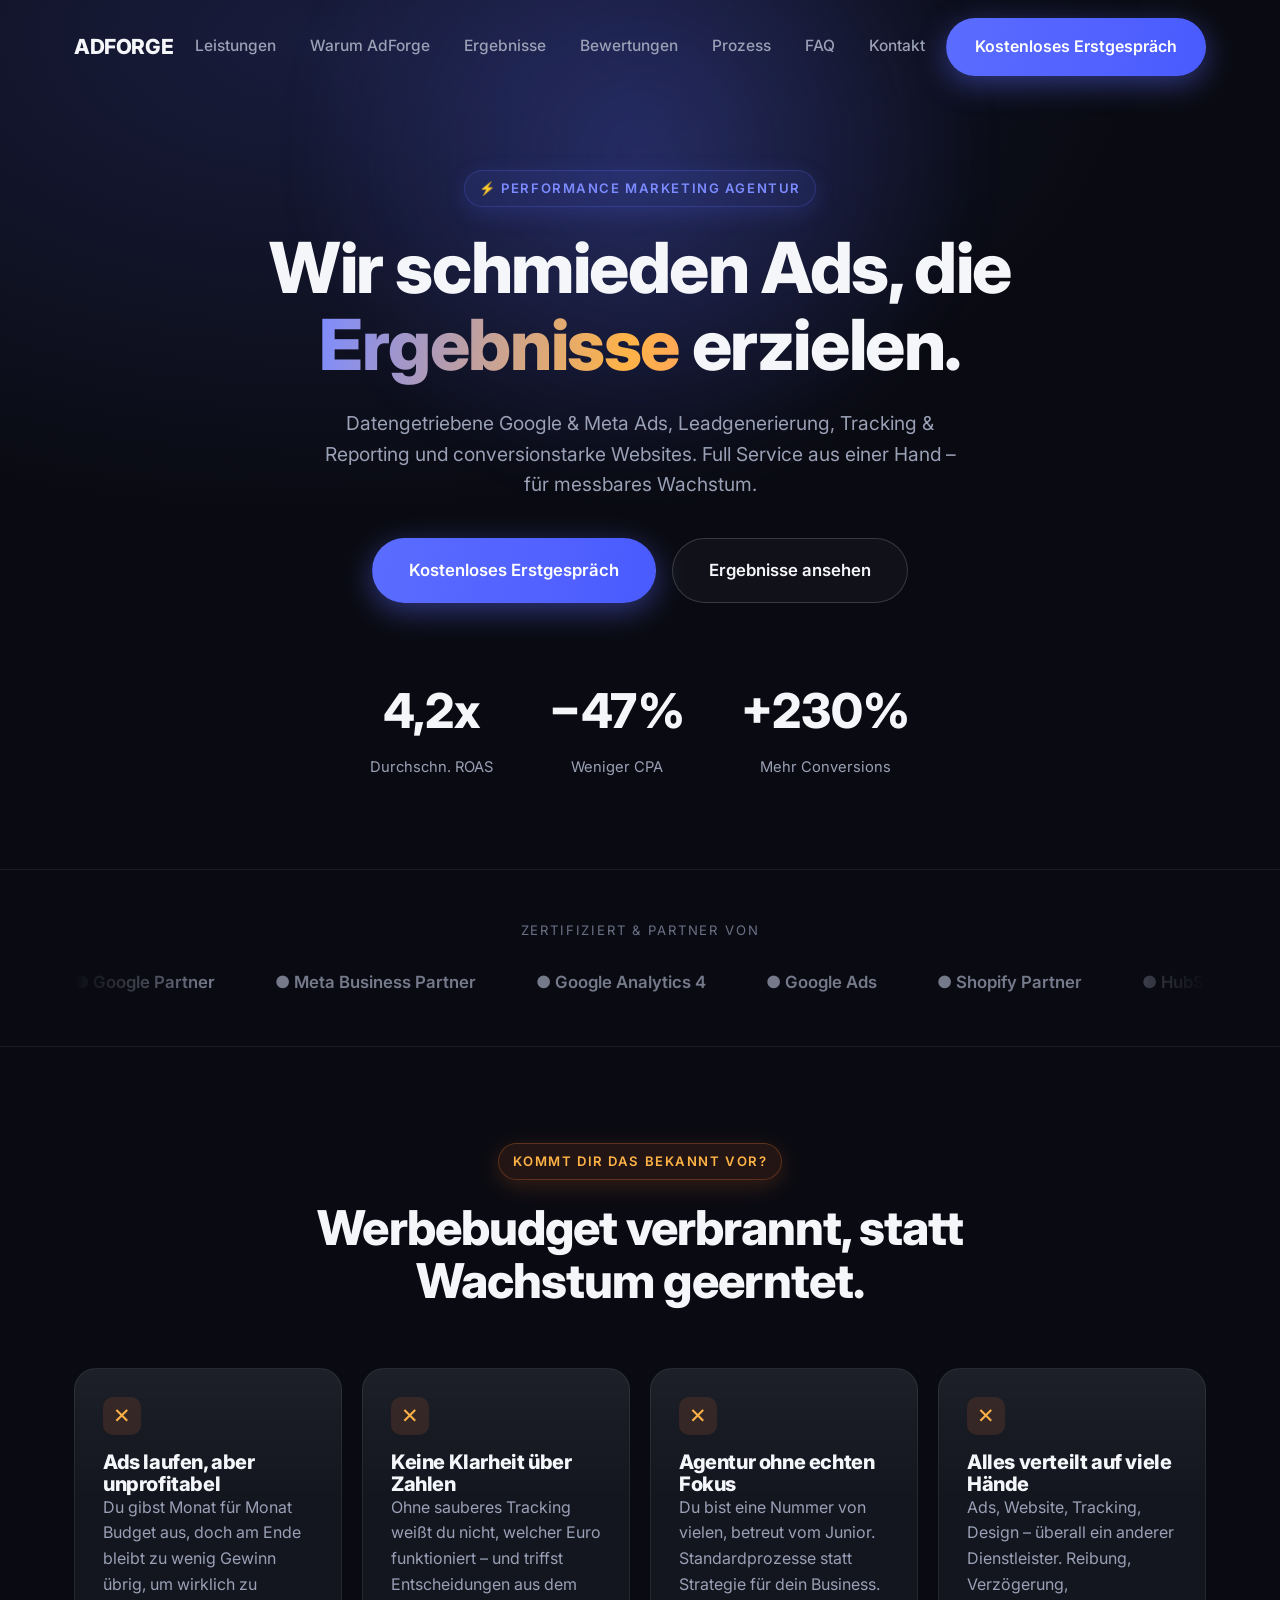
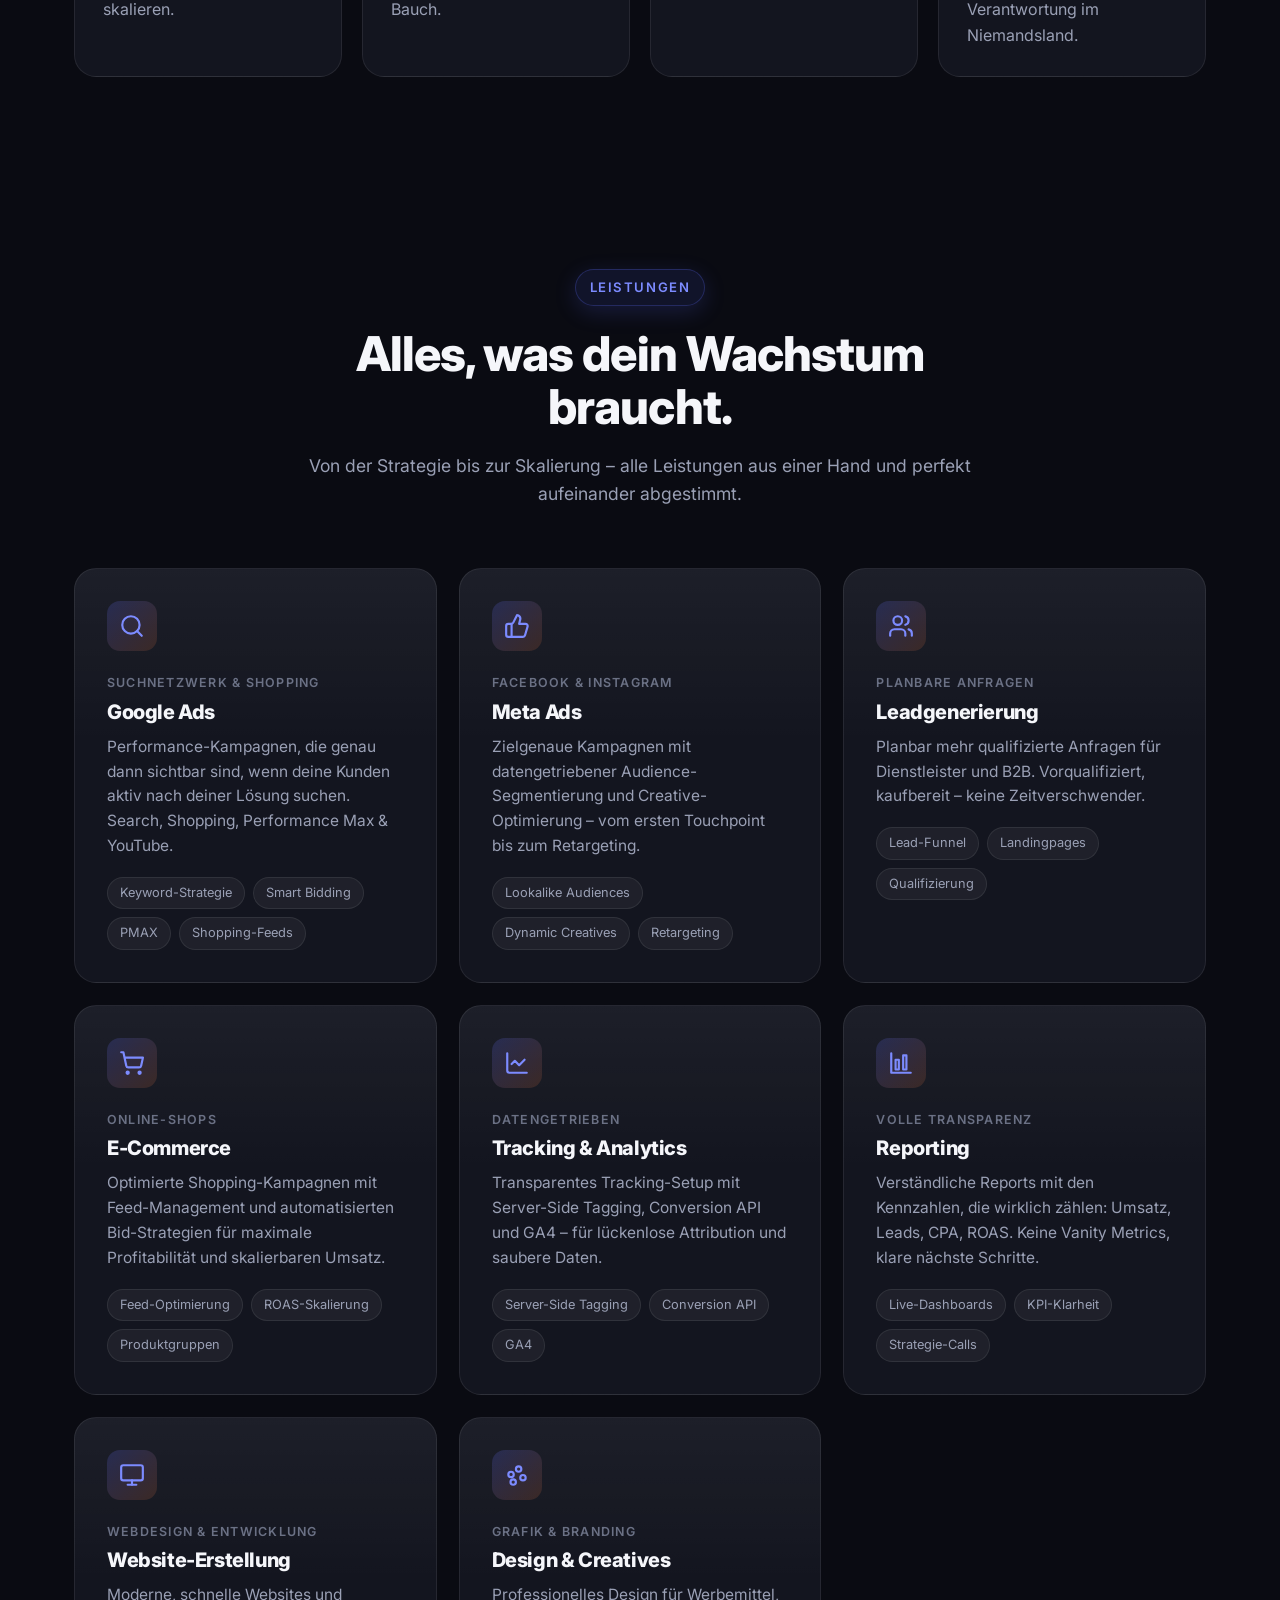
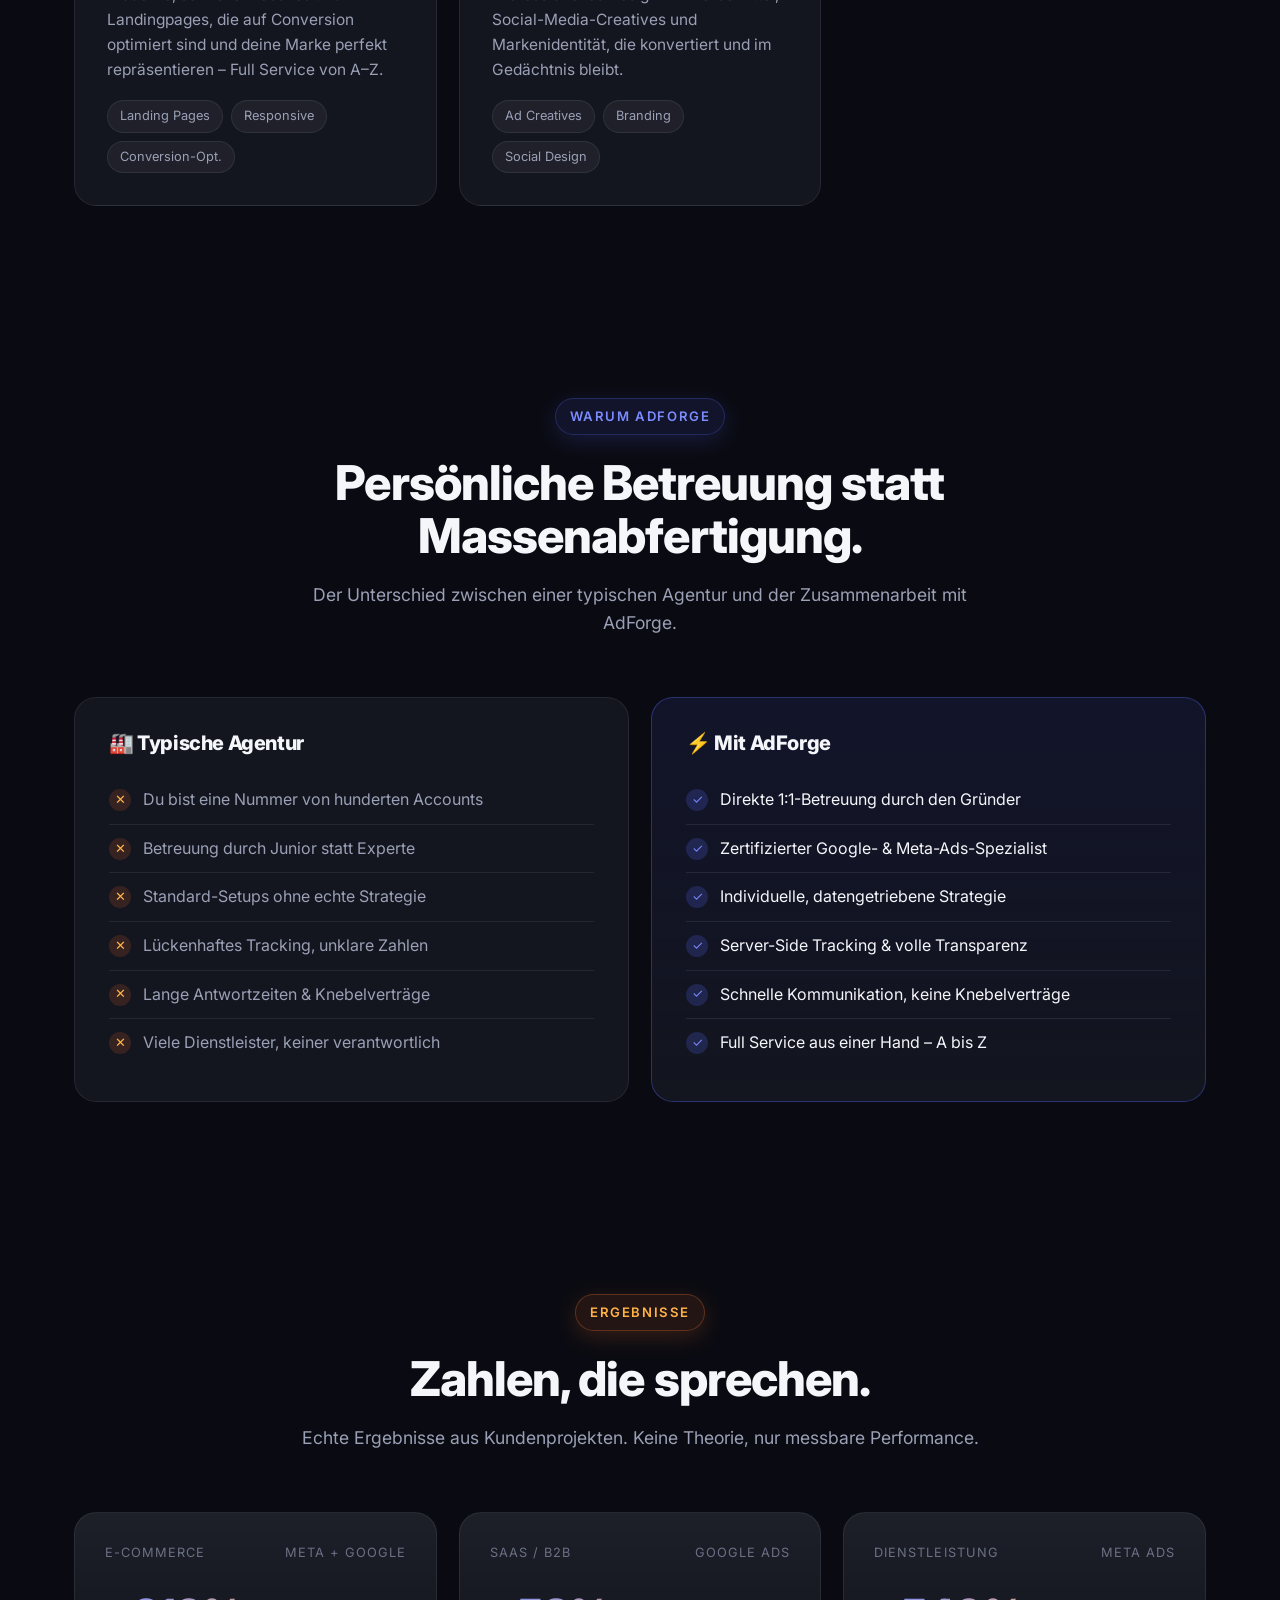
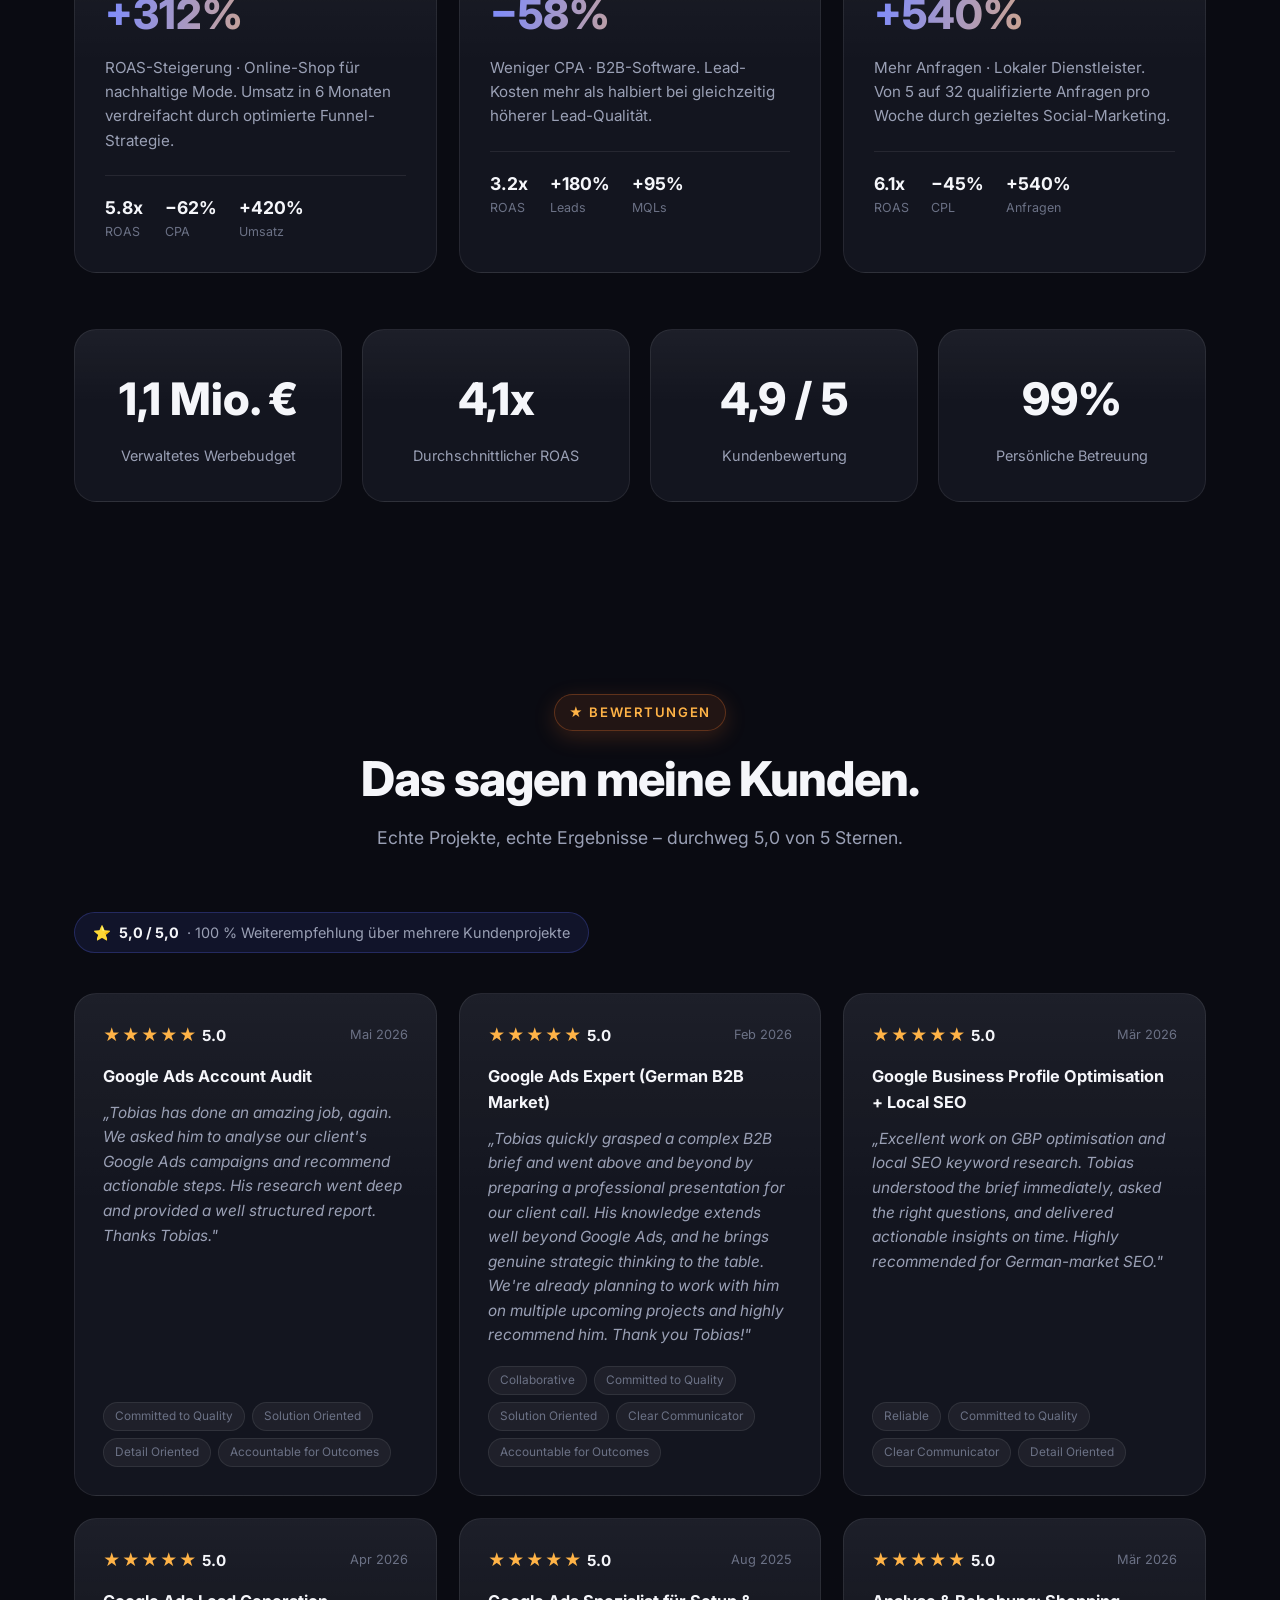
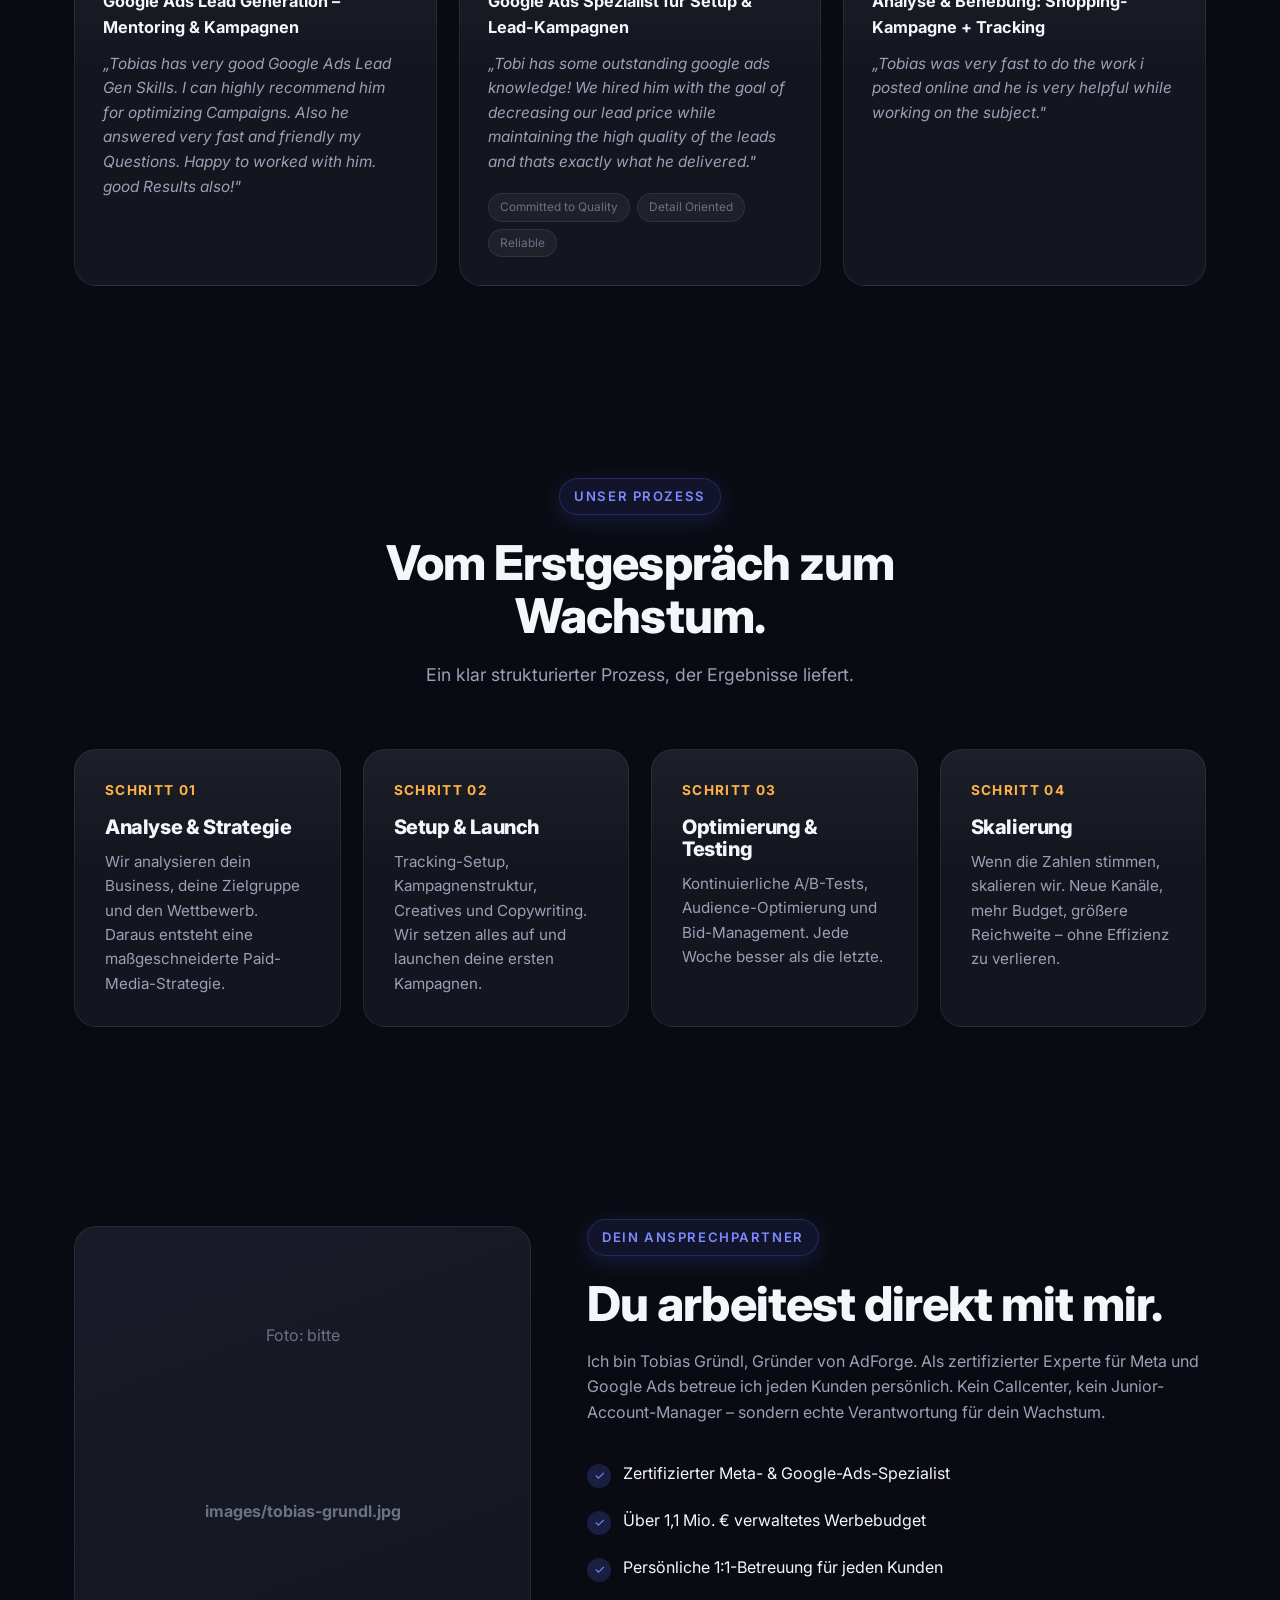
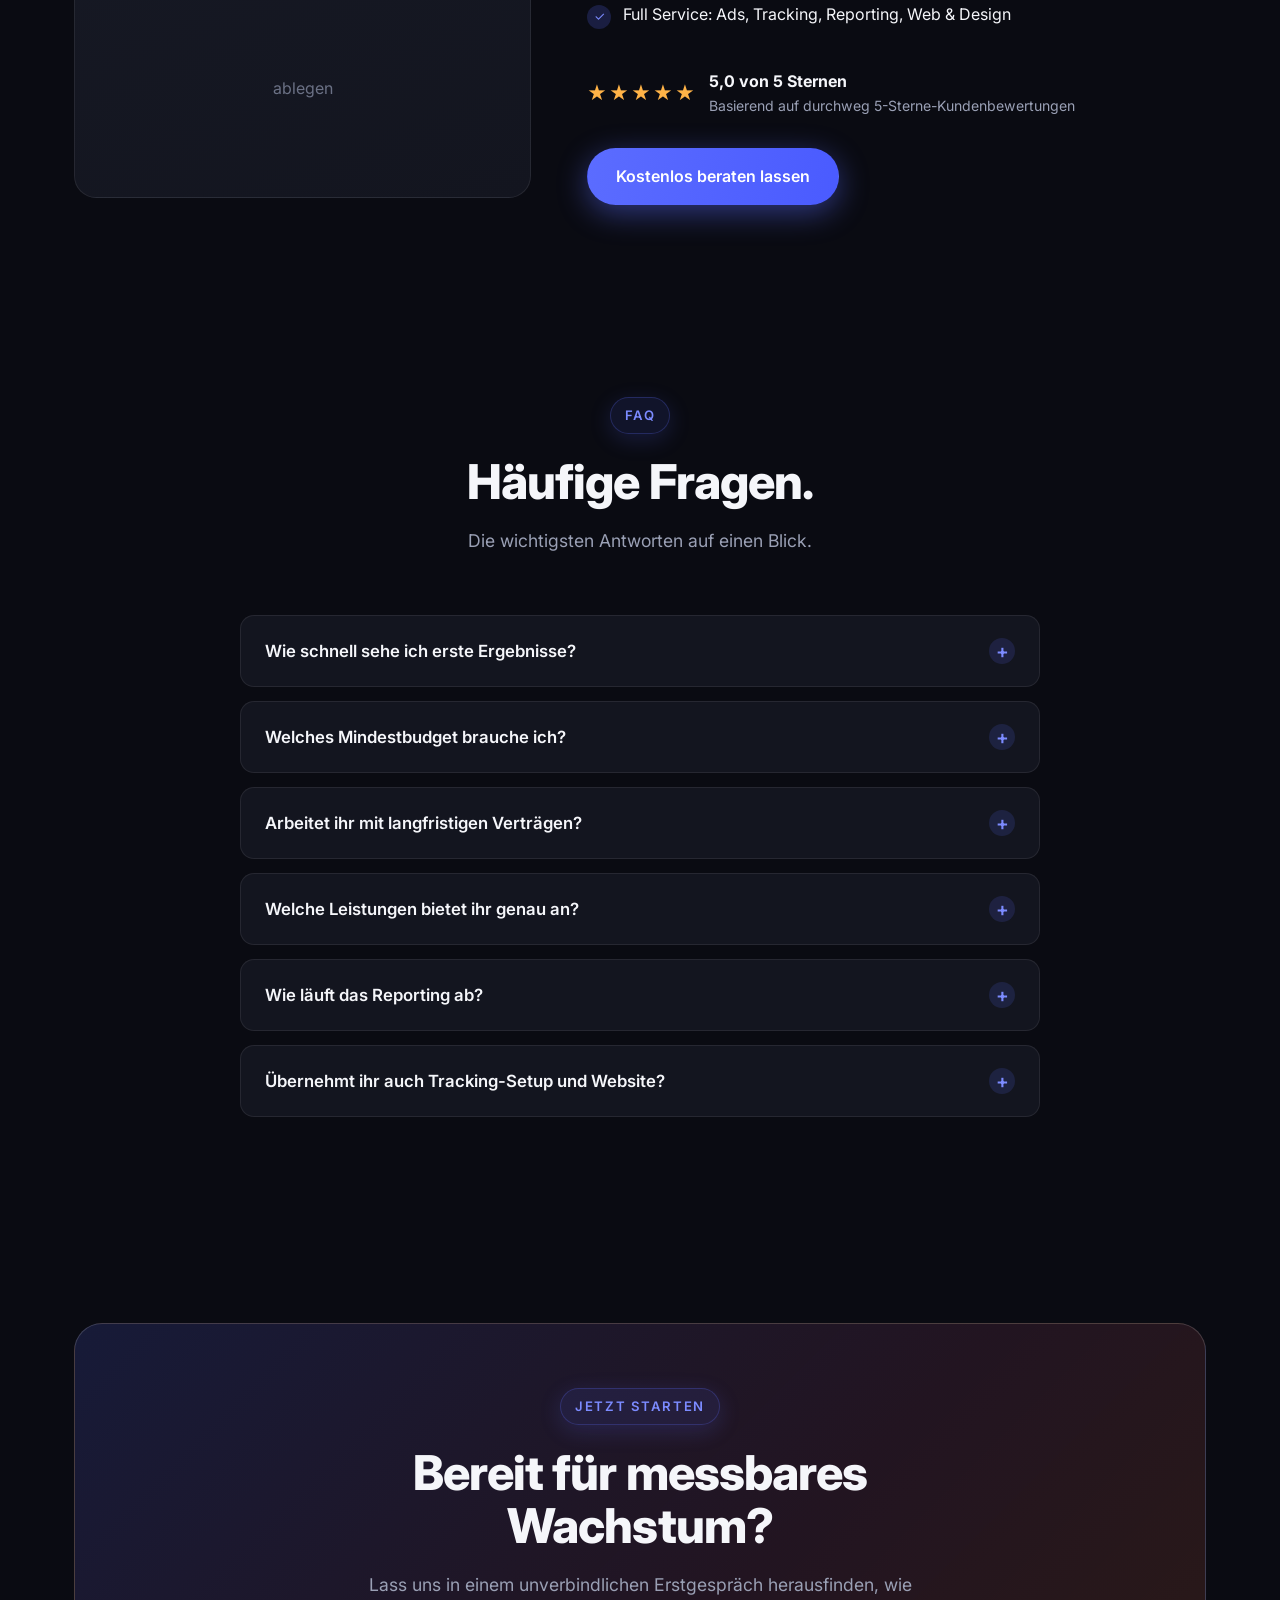
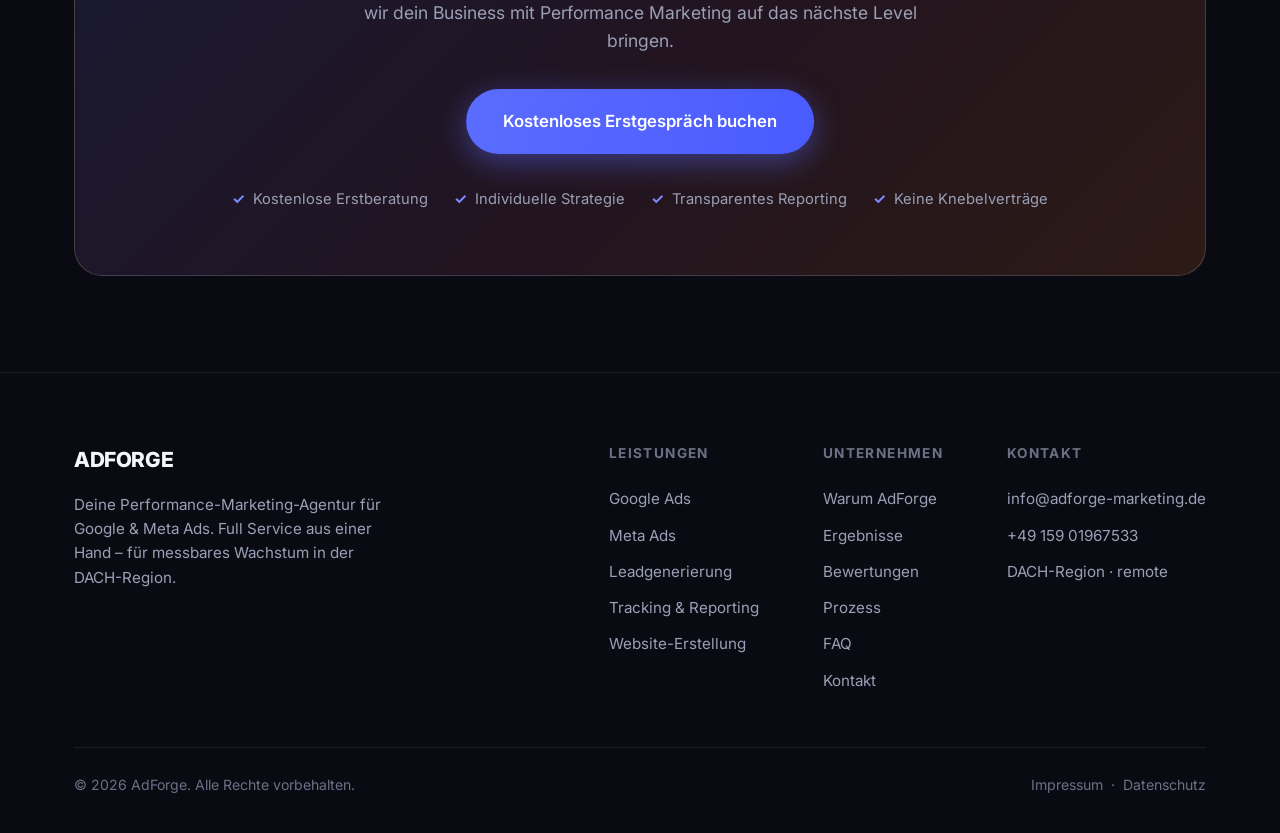
==== index.html @ 003fefde "Add files via upload" ====
<!DOCTYPE html>
<html lang="de">
<head>
  <meta charset="UTF-8" />
  <meta name="viewport" content="width=device-width, initial-scale=1" />
  <meta name="theme-color" content="#0a0b12" />

  <title>AdForge | Performance Marketing Agentur für Google &amp; Meta Ads</title>
  <meta name="description" content="AdForge ist deine Performance-Marketing-Agentur für Google Ads &amp; Meta Ads. Leadgenerierung, E-Commerce, Tracking, Reporting und conversionstarke Websites – Full Service aus einer Hand. Persönliche 1:1-Betreuung in der DACH-Region." />
  <meta name="keywords" content="Performance Marketing Agentur, Google Ads Agentur, Meta Ads Agentur, Facebook Ads, Leadgenerierung, E-Commerce Marketing, Conversion Tracking, Server-Side Tracking, Reporting, Website erstellen lassen, ROAS steigern, DACH" />
  <meta name="author" content="AdForge – Tobias Gründl" />
  <meta name="robots" content="index, follow, max-image-preview:large" />
  <link rel="canonical" href="https://www.adforge-marketing.de/" />

  <!-- Open Graph -->
  <meta property="og:type" content="website" />
  <meta property="og:locale" content="de_DE" />
  <meta property="og:site_name" content="AdForge" />
  <meta property="og:title" content="AdForge | Performance Marketing Agentur für Google &amp; Meta Ads" />
  <meta property="og:description" content="Datengetriebene Google &amp; Meta Ads, Leadgenerierung, Tracking, Reporting und conversionstarke Websites – Full Service aus einer Hand." />
  <meta property="og:url" content="https://www.adforge-marketing.de/" />
  <meta property="og:image" content="https://www.adforge-marketing.de/og-image.jpg" />
  <meta property="og:image:width" content="1200" />
  <meta property="og:image:height" content="630" />

  <!-- Twitter -->
  <meta name="twitter:card" content="summary_large_image" />
  <meta name="twitter:title" content="AdForge | Performance Marketing Agentur für Google &amp; Meta Ads" />
  <meta name="twitter:description" content="Datengetriebene Google &amp; Meta Ads, Leadgenerierung, Tracking, Reporting und conversionstarke Websites – Full Service aus einer Hand." />
  <meta name="twitter:image" content="https://www.adforge-marketing.de/og-image.jpg" />

  <link rel="icon" type="image/svg+xml" href="images/adforge-logo.svg" />

  <link rel="preconnect" href="https://fonts.googleapis.com" />
  <link rel="preconnect" href="https://fonts.gstatic.com" crossorigin />
  <link href="https://fonts.googleapis.com/css2?family=Inter:wght@400;500;600;700;800&display=swap" rel="stylesheet" />
  <link rel="stylesheet" href="styles.css" />

  <!-- Structured data -->
  <script type="application/ld+json">
  {
    "@context": "https://schema.org",
    "@type": "ProfessionalService",
    "name": "AdForge",
    "image": "https://www.adforge-marketing.de/og-image.jpg",
    "@id": "https://www.adforge-marketing.de/#organization",
    "url": "https://www.adforge-marketing.de/",
    "telephone": "+4915901967533",
    "email": "info@adforge-marketing.de",
    "description": "Performance-Marketing-Agentur für Google Ads und Meta Ads. Full-Service: Leadgenerierung, E-Commerce, Tracking, Reporting und Website-Erstellung.",
    "priceRange": "€€",
    "areaServed": ["DE", "AT", "CH"],
    "founder": { "@type": "Person", "name": "Tobias Gründl", "jobTitle": "Gründer & Performance Marketing Experte" },
    "address": { "@type": "PostalAddress", "addressRegion": "DACH", "addressCountry": "DE" },
    "sameAs": [],
    "aggregateRating": { "@type": "AggregateRating", "ratingValue": "5.0", "bestRating": "5", "ratingCount": "12" }
  }
  </script>
  <script type="application/ld+json">
  {
    "@context": "https://schema.org",
    "@type": "WebSite",
    "name": "AdForge",
    "url": "https://www.adforge-marketing.de/"
  }
  </script>
  <script type="application/ld+json">
  {
    "@context": "https://schema.org",
    "@type": "Product",
    "name": "AdForge – Google &amp; Meta Ads Performance Marketing",
    "description": "Performance-Marketing-Dienstleistungen von AdForge: Google Ads, Meta Ads, Leadgenerierung, Tracking, Reporting und Website-Erstellung.",
    "brand": { "@type": "Brand", "name": "AdForge" },
    "aggregateRating": { "@type": "AggregateRating", "ratingValue": "5.0", "bestRating": "5", "ratingCount": "6", "reviewCount": "6" },
    "review": [
      { "@type": "Review", "name": "Google Ads Account Audit", "reviewRating": { "@type": "Rating", "ratingValue": "5", "bestRating": "5" }, "author": { "@type": "Person", "name": "Verifizierter Kunde" }, "reviewBody": "Tobias has done an amazing job, again. We asked him to analyse our client's Google Ads campaigns and recommend actionable steps. His research went deep and provided a well structured report. Thanks Tobias." },
      { "@type": "Review", "name": "Google Ads Expert (German B2B Market)", "reviewRating": { "@type": "Rating", "ratingValue": "5", "bestRating": "5" }, "author": { "@type": "Person", "name": "Verifizierter Kunde" }, "reviewBody": "Tobias quickly grasped a complex B2B brief and went above and beyond by preparing a professional presentation for our client call. His knowledge extends well beyond Google Ads, and he brings genuine strategic thinking to the table. Highly recommend him." },
      { "@type": "Review", "name": "Google Business Profile Optimisation + Local SEO", "reviewRating": { "@type": "Rating", "ratingValue": "5", "bestRating": "5" }, "author": { "@type": "Person", "name": "Verifizierter Kunde" }, "reviewBody": "Excellent work on GBP optimisation and local SEO keyword research. Tobias understood the brief immediately, asked the right questions, and delivered actionable insights on time. Highly recommended for German-market SEO." },
      { "@type": "Review", "name": "Google Ads Lead Generation – Mentoring & Kampagnen", "reviewRating": { "@type": "Rating", "ratingValue": "5", "bestRating": "5" }, "author": { "@type": "Person", "name": "Verifizierter Kunde" }, "reviewBody": "Tobias has very good Google Ads Lead Gen Skills. I can highly recommend him for optimizing Campaigns. Also he answered very fast and friendly my Questions. good Results also!" },
      { "@type": "Review", "name": "Google Ads Spezialist für Setup & Lead-Kampagnen", "reviewRating": { "@type": "Rating", "ratingValue": "5", "bestRating": "5" }, "author": { "@type": "Person", "name": "Verifizierter Kunde" }, "reviewBody": "Tobi has some outstanding google ads knowledge! We hired him with the goal of decreasing our lead price while maintaining the high quality of the leads and thats exactly what he delivered." },
      { "@type": "Review", "name": "Analyse & Behebung: Shopping-Kampagne + Tracking", "reviewRating": { "@type": "Rating", "ratingValue": "5", "bestRating": "5" }, "author": { "@type": "Person", "name": "Verifizierter Kunde" }, "reviewBody": "Tobias was very fast to do the work i posted online and he is very helpful while working on the subject." }
    ]
  }
  </script>
  <script type="application/ld+json">
  {
    "@context": "https://schema.org",
    "@type": "FAQPage",
    "mainEntity": [
      { "@type": "Question", "name": "Wie schnell sehe ich erste Ergebnisse?", "acceptedAnswer": { "@type": "Answer", "text": "Erste Daten und Optimierungssignale liegen meist innerhalb der ersten 1–2 Wochen vor. Belastbare, profitable Ergebnisse entstehen in der Regel nach 4–8 Wochen kontinuierlicher Optimierung – abhängig von Budget, Branche und Zielsetzung." } },
      { "@type": "Question", "name": "Welches Mindestbudget brauche ich?", "acceptedAnswer": { "@type": "Answer", "text": "Sinnvoll starten wir meist ab rund 1.000 € Werbebudget pro Monat. Wichtiger als das Budget ist ein überzeugendes Angebot und gesunde Margen, damit wir profitabel skalieren können." } },
      { "@type": "Question", "name": "Arbeitet ihr mit langfristigen Verträgen?", "acceptedAnswer": { "@type": "Answer", "text": "Nein. Wir setzen auf Ergebnisse statt Knebelverträge. Die Zusammenarbeit ist flexibel kündbar – unsere Kunden bleiben, weil die Resultate stimmen." } },
      { "@type": "Question", "name": "Welche Leistungen bietet ihr an?", "acceptedAnswer": { "@type": "Answer", "text": "Google Ads, Meta Ads, Leadgenerierung, E-Commerce-Skalierung, Conversion- und Server-Side-Tracking, transparentes Reporting sowie Website- und Landingpage-Erstellung – alle Leistungen gleichwertig, Full Service von A bis Z." } },
      { "@type": "Question", "name": "Wie läuft das Reporting ab?", "acceptedAnswer": { "@type": "Answer", "text": "Du erhältst ein transparentes, verständliches Reporting mit den Kennzahlen, die wirklich zählen – plus regelmäßige Strategie-Updates. Keine Vanity Metrics, sondern Umsatz, Leads, CPA und ROAS." } },
      { "@type": "Question", "name": "Übernehmt ihr auch Tracking-Setup und Website?", "acceptedAnswer": { "@type": "Answer", "text": "Ja. Wir richten sauberes Tracking mit Server-Side Tagging, GA4 und Conversion API ein und bauen bei Bedarf schnelle, conversion-optimierte Websites und Landingpages – alles aus einer Hand." } }
    ]
  }
  </script>
</head>
<body>

  <!-- ===== Header ===== -->
  <header class="header">
    <div class="container nav">
      <a href="#top" class="logo" aria-label="AdForge Startseite">
        ADFORGE
      </a>
      <nav class="nav-links" aria-label="Hauptnavigation">
        <a href="#leistungen">Leistungen</a>
        <a href="#warum">Warum AdForge</a>
        <a href="#ergebnisse">Ergebnisse</a>
        <a href="#bewertungen">Bewertungen</a>
        <a href="#prozess">Prozess</a>
        <a href="#faq">FAQ</a>
        <a href="kontakt.html">Kontakt</a>
      </nav>
      <div class="nav-cta">
        <a href="kontakt.html" class="btn btn-primary">Kostenloses Erstgespräch</a>
        <button class="nav-toggle" aria-label="Menü öffnen"><span></span><span></span><span></span></button>
      </div>
    </div>
  </header>

  <main id="top">

    <!-- ===== Hero ===== -->
    <section class="hero">
      <div class="hero-glow"></div>
      <div class="container">
        <span class="eyebrow reveal">⚡ Performance Marketing Agentur</span>
        <h1 class="reveal d1">Wir schmieden Ads, die <span class="gradient-text">Ergebnisse</span> erzielen.</h1>
        <p class="sub reveal d2">Datengetriebene Google &amp; Meta Ads, Leadgenerierung, Tracking &amp; Reporting und conversionstarke Websites. Full Service aus einer Hand – für messbares Wachstum.</p>
        <div class="hero-cta reveal d3">
          <a href="kontakt.html" class="btn btn-primary btn-lg">Kostenloses Erstgespräch</a>
          <a href="#ergebnisse" class="btn btn-ghost btn-lg">Ergebnisse ansehen</a>
        </div>
        <div class="hero-stats reveal d4">
          <div class="stat"><div class="num" data-count="4.2" data-suffix="x">0</div><div class="label">Durchschn. ROAS</div></div>
          <div class="stat"><div class="num" data-count="47" data-prefix="−" data-suffix="%">0</div><div class="label">Weniger CPA</div></div>
          <div class="stat"><div class="num" data-count="230" data-prefix="+" data-suffix="%">0</div><div class="label">Mehr Conversions</div></div>
        </div>
      </div>
    </section>

    <!-- ===== Trust bar ===== -->
    <section class="trust" aria-label="Zertifizierungen und Partner">
      <div class="container">
        <p class="trust-label">Zertifiziert &amp; Partner von</p>
        <div class="marquee">
          <div class="marquee-track">
            <span class="brand-chip">● Google Partner</span>
            <span class="brand-chip">● Meta Business Partner</span>
            <span class="brand-chip">● Google Analytics 4</span>
            <span class="brand-chip">● Google Ads</span>
            <span class="brand-chip">● Shopify Partner</span>
            <span class="brand-chip">● HubSpot</span>
            <!-- duplicate for seamless loop -->
            <span class="brand-chip">● Google Partner</span>
            <span class="brand-chip">● Meta Business Partner</span>
            <span class="brand-chip">● Google Analytics 4</span>
            <span class="brand-chip">● Google Ads</span>
            <span class="brand-chip">● Shopify Partner</span>
            <span class="brand-chip">● HubSpot</span>
          </div>
        </div>
      </div>
    </section>

    <!-- ===== Pain points ===== -->
    <section id="problem">
      <div class="container">
        <div class="section-head reveal">
          <span class="eyebrow ember">Kommt dir das bekannt vor?</span>
          <h2>Werbebudget verbrannt, statt Wachstum geerntet.</h2>
        </div>
        <div class="pains">
          <div class="pain reveal"><div class="x">✕</div><h3>Ads laufen, aber unprofitabel</h3><p>Du gibst Monat für Monat Budget aus, doch am Ende bleibt zu wenig Gewinn übrig, um wirklich zu skalieren.</p></div>
          <div class="pain reveal d1"><div class="x">✕</div><h3>Keine Klarheit über Zahlen</h3><p>Ohne sauberes Tracking weißt du nicht, welcher Euro funktioniert – und triffst Entscheidungen aus dem Bauch.</p></div>
          <div class="pain reveal d2"><div class="x">✕</div><h3>Agentur ohne echten Fokus</h3><p>Du bist eine Nummer von vielen, betreut vom Junior. Standardprozesse statt Strategie für dein Business.</p></div>
          <div class="pain reveal d3"><div class="x">✕</div><h3>Alles verteilt auf viele Hände</h3><p>Ads, Website, Tracking, Design – überall ein anderer Dienstleister. Reibung, Verzögerung, Verantwortung im Niemandsland.</p></div>
        </div>
      </div>
    </section>

    <!-- ===== Services ===== -->
    <section id="leistungen">
      <div class="container">
        <div class="section-head reveal">
          <span class="eyebrow">Leistungen</span>
          <h2>Alles, was dein Wachstum braucht.</h2>
          <p>Von der Strategie bis zur Skalierung – alle Leistungen aus einer Hand und perfekt aufeinander abgestimmt.</p>
        </div>
        <div class="services-grid">

          <article class="service reveal">
            <div class="ico"><svg viewBox="0 0 24 24" fill="none" stroke-width="2" stroke-linecap="round" stroke-linejoin="round"><path d="m21 21-4.3-4.3"/><circle cx="11" cy="11" r="8"/></svg></div>
            <span class="tag">Suchnetzwerk &amp; Shopping</span>
            <h3>Google Ads</h3>
            <p>Performance-Kampagnen, die genau dann sichtbar sind, wenn deine Kunden aktiv nach deiner Lösung suchen. Search, Shopping, Performance Max &amp; YouTube.</p>
            <div class="chips"><span class="chip">Keyword-Strategie</span><span class="chip">Smart Bidding</span><span class="chip">PMAX</span><span class="chip">Shopping-Feeds</span></div>
          </article>

          <article class="service reveal d1">
            <div class="ico"><svg viewBox="0 0 24 24" fill="none" stroke-width="2" stroke-linecap="round" stroke-linejoin="round"><path d="M7 10v12"/><path d="M15 5.88 14 10h5.83a2 2 0 0 1 1.92 2.56l-2.33 8A2 2 0 0 1 17.5 22H4a2 2 0 0 1-2-2v-8a2 2 0 0 1 2-2h2.76a2 2 0 0 0 1.79-1.11L12 2a3.13 3.13 0 0 1 3 3.88Z"/></svg></div>
            <span class="tag">Facebook &amp; Instagram</span>
            <h3>Meta Ads</h3>
            <p>Zielgenaue Kampagnen mit datengetriebener Audience-Segmentierung und Creative-Optimierung – vom ersten Touchpoint bis zum Retargeting.</p>
            <div class="chips"><span class="chip">Lookalike Audiences</span><span class="chip">Dynamic Creatives</span><span class="chip">Retargeting</span></div>
          </article>

          <article class="service reveal d2">
            <div class="ico"><svg viewBox="0 0 24 24" fill="none" stroke-width="2" stroke-linecap="round" stroke-linejoin="round"><path d="M16 21v-2a4 4 0 0 0-4-4H6a4 4 0 0 0-4 4v2"/><circle cx="9" cy="7" r="4"/><path d="M22 21v-2a4 4 0 0 0-3-3.87"/><path d="M16 3.13a4 4 0 0 1 0 7.75"/></svg></div>
            <span class="tag">Planbare Anfragen</span>
            <h3>Leadgenerierung</h3>
            <p>Planbar mehr qualifizierte Anfragen für Dienstleister und B2B. Vorqualifiziert, kaufbereit – keine Zeitverschwender.</p>
            <div class="chips"><span class="chip">Lead-Funnel</span><span class="chip">Landingpages</span><span class="chip">Qualifizierung</span></div>
          </article>

          <article class="service reveal">
            <div class="ico"><svg viewBox="0 0 24 24" fill="none" stroke-width="2" stroke-linecap="round" stroke-linejoin="round"><circle cx="8" cy="21" r="1"/><circle cx="19" cy="21" r="1"/><path d="M2.05 2.05h2l2.66 12.42a2 2 0 0 0 2 1.58h9.78a2 2 0 0 0 1.95-1.57l1.65-7.43H5.12"/></svg></div>
            <span class="tag">Online-Shops</span>
            <h3>E-Commerce</h3>
            <p>Optimierte Shopping-Kampagnen mit Feed-Management und automatisierten Bid-Strategien für maximale Profitabilität und skalierbaren Umsatz.</p>
            <div class="chips"><span class="chip">Feed-Optimierung</span><span class="chip">ROAS-Skalierung</span><span class="chip">Produktgruppen</span></div>
          </article>

          <article class="service reveal d1">
            <div class="ico"><svg viewBox="0 0 24 24" fill="none" stroke-width="2" stroke-linecap="round" stroke-linejoin="round"><path d="M3 3v16a2 2 0 0 0 2 2h16"/><path d="m19 9-5 5-4-4-3 3"/></svg></div>
            <span class="tag">Datengetrieben</span>
            <h3>Tracking &amp; Analytics</h3>
            <p>Transparentes Tracking-Setup mit Server-Side Tagging, Conversion API und GA4 – für lückenlose Attribution und saubere Daten.</p>
            <div class="chips"><span class="chip">Server-Side Tagging</span><span class="chip">Conversion API</span><span class="chip">GA4</span></div>
          </article>

          <article class="service reveal d2">
            <div class="ico"><svg viewBox="0 0 24 24" fill="none" stroke-width="2" stroke-linecap="round" stroke-linejoin="round"><path d="M3 3v18h18"/><rect x="7" y="9" width="3" height="9"/><rect x="14" y="5" width="3" height="13"/></svg></div>
            <span class="tag">Volle Transparenz</span>
            <h3>Reporting</h3>
            <p>Verständliche Reports mit den Kennzahlen, die wirklich zählen: Umsatz, Leads, CPA, ROAS. Keine Vanity Metrics, klare nächste Schritte.</p>
            <div class="chips"><span class="chip">Live-Dashboards</span><span class="chip">KPI-Klarheit</span><span class="chip">Strategie-Calls</span></div>
          </article>

          <article class="service reveal">
            <div class="ico"><svg viewBox="0 0 24 24" fill="none" stroke-width="2" stroke-linecap="round" stroke-linejoin="round"><rect x="2" y="3" width="20" height="14" rx="2"/><line x1="8" y1="21" x2="16" y2="21"/><line x1="12" y1="17" x2="12" y2="21"/></svg></div>
            <span class="tag">Webdesign &amp; Entwicklung</span>
            <h3>Website-Erstellung</h3>
            <p>Moderne, schnelle Websites und Landingpages, die auf Conversion optimiert sind und deine Marke perfekt repräsentieren – Full Service von A–Z.</p>
            <div class="chips"><span class="chip">Landing Pages</span><span class="chip">Responsive</span><span class="chip">Conversion-Opt.</span></div>
          </article>

          <article class="service reveal d1">
            <div class="ico"><svg viewBox="0 0 24 24" fill="none" stroke-width="2" stroke-linecap="round" stroke-linejoin="round"><circle cx="13.5" cy="6.5" r="2.5"/><circle cx="6.5" cy="11.5" r="2.5"/><circle cx="17.5" cy="14.5" r="2.5"/><circle cx="8.5" cy="18.5" r="2.5"/></svg></div>
            <span class="tag">Grafik &amp; Branding</span>
            <h3>Design &amp; Creatives</h3>
            <p>Professionelles Design für Werbemittel, Social-Media-Creatives und Markenidentität, die konvertiert und im Gedächtnis bleibt.</p>
            <div class="chips"><span class="chip">Ad Creatives</span><span class="chip">Branding</span><span class="chip">Social Design</span></div>
          </article>

        </div>
      </div>
    </section>

    <!-- ===== Why AdForge ===== -->
    <section id="warum">
      <div class="container">
        <div class="section-head reveal">
          <span class="eyebrow">Warum AdForge</span>
          <h2>Persönliche Betreuung statt Massenabfertigung.</h2>
          <p>Der Unterschied zwischen einer typischen Agentur und der Zusammenarbeit mit AdForge.</p>
        </div>
        <div class="compare">
          <div class="compare-col bad reveal">
            <h3>🏭 Typische Agentur</h3>
            <ul>
              <li><span class="ic">✕</span> Du bist eine Nummer von hunderten Accounts</li>
              <li><span class="ic">✕</span> Betreuung durch Junior statt Experte</li>
              <li><span class="ic">✕</span> Standard-Setups ohne echte Strategie</li>
              <li><span class="ic">✕</span> Lückenhaftes Tracking, unklare Zahlen</li>
              <li><span class="ic">✕</span> Lange Antwortzeiten &amp; Knebelverträge</li>
              <li><span class="ic">✕</span> Viele Dienstleister, keiner verantwortlich</li>
            </ul>
          </div>
          <div class="compare-col good reveal d1">
            <h3>⚡ Mit AdForge</h3>
            <ul>
              <li><span class="ic">✓</span> Direkte 1:1-Betreuung durch den Gründer</li>
              <li><span class="ic">✓</span> Zertifizierter Google- &amp; Meta-Ads-Spezialist</li>
              <li><span class="ic">✓</span> Individuelle, datengetriebene Strategie</li>
              <li><span class="ic">✓</span> Server-Side Tracking &amp; volle Transparenz</li>
              <li><span class="ic">✓</span> Schnelle Kommunikation, keine Knebelverträge</li>
              <li><span class="ic">✓</span> Full Service aus einer Hand – A bis Z</li>
            </ul>
          </div>
        </div>
      </div>
    </section>

    <!-- ===== Results ===== -->
    <section id="ergebnisse">
      <div class="container">
        <div class="section-head reveal">
          <span class="eyebrow ember">Ergebnisse</span>
          <h2>Zahlen, die sprechen.</h2>
          <p>Echte Ergebnisse aus Kundenprojekten. Keine Theorie, nur messbare Performance.</p>
        </div>
        <div class="results-grid">
          <div class="result-card reveal">
            <div class="meta"><span>E-Commerce</span><span>Meta + Google</span></div>
            <div class="big gradient-text">+312%</div>
            <div class="desc">ROAS-Steigerung · Online-Shop für nachhaltige Mode. Umsatz in 6 Monaten verdreifacht durch optimierte Funnel-Strategie.</div>
            <div class="result-mini">
              <div><span class="v">5.8x</span><span class="k">ROAS</span></div>
              <div><span class="v">−62%</span><span class="k">CPA</span></div>
              <div><span class="v">+420%</span><span class="k">Umsatz</span></div>
            </div>
          </div>
          <div class="result-card reveal d1">
            <div class="meta"><span>SaaS / B2B</span><span>Google Ads</span></div>
            <div class="big gradient-text">−58%</div>
            <div class="desc">Weniger CPA · B2B-Software. Lead-Kosten mehr als halbiert bei gleichzeitig höherer Lead-Qualität.</div>
            <div class="result-mini">
              <div><span class="v">3.2x</span><span class="k">ROAS</span></div>
              <div><span class="v">+180%</span><span class="k">Leads</span></div>
              <div><span class="v">+95%</span><span class="k">MQLs</span></div>
            </div>
          </div>
          <div class="result-card reveal d2">
            <div class="meta"><span>Dienstleistung</span><span>Meta Ads</span></div>
            <div class="big gradient-text">+540%</div>
            <div class="desc">Mehr Anfragen · Lokaler Dienstleister. Von 5 auf 32 qualifizierte Anfragen pro Woche durch gezieltes Social-Marketing.</div>
            <div class="result-mini">
              <div><span class="v">6.1x</span><span class="k">ROAS</span></div>
              <div><span class="v">−45%</span><span class="k">CPL</span></div>
              <div><span class="v">+540%</span><span class="k">Anfragen</span></div>
            </div>
          </div>
        </div>
        <div class="bigstats">
          <div class="bigstat reveal"><div class="num" data-count="1.1" data-prefix="" data-suffix=" Mio. €">0</div><div class="label">Verwaltetes Werbebudget</div></div>
          <div class="bigstat reveal d1"><div class="num" data-count="4.2" data-suffix="x">0</div><div class="label">Durchschnittlicher ROAS</div></div>
          <div class="bigstat reveal d2"><div class="num" data-count="5.0" data-suffix=" / 5">0</div><div class="label">Kundenbewertung</div></div>
          <div class="bigstat reveal d3"><div class="num" data-count="100" data-suffix="%">0</div><div class="label">Persönliche Betreuung</div></div>
        </div>
      </div>
    </section>

    <!-- ===== Testimonials ===== -->
    <section id="bewertungen">
      <div class="container">
        <div class="section-head reveal">
          <span class="eyebrow ember">★ Bewertungen</span>
          <h2>Das sagen meine Kunden.</h2>
          <p>Echte Projekte, echte Ergebnisse – durchweg 5,0 von 5 Sternen.</p>
        </div>
        <div class="tm-src reveal">⭐ <strong>5,0 / 5,0</strong> · 100 % Weiterempfehlung über mehrere Kundenprojekte</div>
        <div class="tm-grid">

          <article class="tm-card reveal">
            <div class="tm-top"><span><span class="tm-stars">★★★★★</span> <span class="tm-score">5.0</span></span><span class="tm-date">Mai 2026</span></div>
            <div class="tm-title">Google Ads Account Audit</div>
            <p class="tm-quote">„Tobias has done an amazing job, again. We asked him to analyse our client's Google Ads campaigns and recommend actionable steps. His research went deep and provided a well structured report. Thanks Tobias."</p>
            <div class="tm-tags"><span class="tm-tag">Committed to Quality</span><span class="tm-tag">Solution Oriented</span><span class="tm-tag">Detail Oriented</span><span class="tm-tag">Accountable for Outcomes</span></div>
          </article>

          <article class="tm-card reveal d1">
            <div class="tm-top"><span><span class="tm-stars">★★★★★</span> <span class="tm-score">5.0</span></span><span class="tm-date">Feb 2026</span></div>
            <div class="tm-title">Google Ads Expert (German B2B Market)</div>
            <p class="tm-quote">„Tobias quickly grasped a complex B2B brief and went above and beyond by preparing a professional presentation for our client call. His knowledge extends well beyond Google Ads, and he brings genuine strategic thinking to the table. We're already planning to work with him on multiple upcoming projects and highly recommend him. Thank you Tobias!"</p>
            <div class="tm-tags"><span class="tm-tag">Collaborative</span><span class="tm-tag">Committed to Quality</span><span class="tm-tag">Solution Oriented</span><span class="tm-tag">Clear Communicator</span><span class="tm-tag">Accountable for Outcomes</span></div>
          </article>

          <article class="tm-card reveal d2">
            <div class="tm-top"><span><span class="tm-stars">★★★★★</span> <span class="tm-score">5.0</span></span><span class="tm-date">Mär 2026</span></div>
            <div class="tm-title">Google Business Profile Optimisation + Local SEO</div>
            <p class="tm-quote">„Excellent work on GBP optimisation and local SEO keyword research. Tobias understood the brief immediately, asked the right questions, and delivered actionable insights on time. Highly recommended for German-market SEO."</p>
            <div class="tm-tags"><span class="tm-tag">Reliable</span><span class="tm-tag">Committed to Quality</span><span class="tm-tag">Clear Communicator</span><span class="tm-tag">Detail Oriented</span></div>
          </article>

          <article class="tm-card reveal">
            <div class="tm-top"><span><span class="tm-stars">★★★★★</span> <span class="tm-score">5.0</span></span><span class="tm-date">Apr 2026</span></div>
            <div class="tm-title">Google Ads Lead Generation – Mentoring &amp; Kampagnen</div>
            <p class="tm-quote">„Tobias has very good Google Ads Lead Gen Skills. I can highly recommend him for optimizing Campaigns. Also he answered very fast and friendly my Questions. Happy to worked with him. good Results also!"</p>
          </article>

          <article class="tm-card reveal d1">
            <div class="tm-top"><span><span class="tm-stars">★★★★★</span> <span class="tm-score">5.0</span></span><span class="tm-date">Aug 2025</span></div>
            <div class="tm-title">Google Ads Spezialist für Setup &amp; Lead-Kampagnen</div>
            <p class="tm-quote">„Tobi has some outstanding google ads knowledge! We hired him with the goal of decreasing our lead price while maintaining the high quality of the leads and thats exactly what he delivered."</p>
            <div class="tm-tags"><span class="tm-tag">Committed to Quality</span><span class="tm-tag">Detail Oriented</span><span class="tm-tag">Reliable</span></div>
          </article>

          <article class="tm-card reveal d2">
            <div class="tm-top"><span><span class="tm-stars">★★★★★</span> <span class="tm-score">5.0</span></span><span class="tm-date">Mär 2026</span></div>
            <div class="tm-title">Analyse &amp; Behebung: Shopping-Kampagne + Tracking</div>
            <p class="tm-quote">„Tobias was very fast to do the work i posted online and he is very helpful while working on the subject."</p>
          </article>

        </div>
      </div>
    </section>

    <!-- ===== Process ===== -->
    <section id="prozess">
      <div class="container">
        <div class="section-head reveal">
          <span class="eyebrow">Unser Prozess</span>
          <h2>Vom Erstgespräch zum Wachstum.</h2>
          <p>Ein klar strukturierter Prozess, der Ergebnisse liefert.</p>
        </div>
        <div class="steps">
          <div class="step reveal"><div class="no">SCHRITT 01</div><h3>Analyse &amp; Strategie</h3><p>Wir analysieren dein Business, deine Zielgruppe und den Wettbewerb. Daraus entsteht eine maßgeschneiderte Paid-Media-Strategie.</p></div>
          <div class="step reveal d1"><div class="no">SCHRITT 02</div><h3>Setup &amp; Launch</h3><p>Tracking-Setup, Kampagnenstruktur, Creatives und Copywriting. Wir setzen alles auf und launchen deine ersten Kampagnen.</p></div>
          <div class="step reveal d2"><div class="no">SCHRITT 03</div><h3>Optimierung &amp; Testing</h3><p>Kontinuierliche A/B-Tests, Audience-Optimierung und Bid-Management. Jede Woche besser als die letzte.</p></div>
          <div class="step reveal d3"><div class="no">SCHRITT 04</div><h3>Skalierung</h3><p>Wenn die Zahlen stimmen, skalieren wir. Neue Kanäle, mehr Budget, größere Reichweite – ohne Effizienz zu verlieren.</p></div>
        </div>
      </div>
    </section>

    <!-- ===== Founder ===== -->
    <section id="ueber">
      <div class="container">
        <div class="founder">
          <div class="founder-img reveal">
            <img src="images/tobias-grundl.jpg" alt="Tobias Gründl – Gründer von AdForge, Performance Marketing Experte" loading="lazy"
                 onerror="this.style.display='none'; this.nextElementSibling.style.display='grid';" />
            <div class="ph" style="display:none;">Foto: bitte <strong>images/tobias-grundl.jpg</strong> ablegen</div>
          </div>
          <div class="founder-text reveal d1">
            <span class="eyebrow">Dein Ansprechpartner</span>
            <h2>Du arbeitest direkt mit mir.</h2>
            <p style="color:var(--muted); margin-top:18px;">Ich bin Tobias Gründl, Gründer von AdForge. Als zertifizierter Experte für Meta und Google Ads betreue ich jeden Kunden persönlich. Kein Callcenter, kein Junior-Account-Manager – sondern echte Verantwortung für dein Wachstum.</p>
            <ul>
              <li><span class="ic">✓</span> Zertifizierter Meta- &amp; Google-Ads-Spezialist</li>
              <li><span class="ic">✓</span> Über 1,1 Mio. € verwaltetes Werbebudget</li>
              <li><span class="ic">✓</span> Persönliche 1:1-Betreuung für jeden Kunden</li>
              <li><span class="ic">✓</span> Full Service: Ads, Tracking, Reporting, Web &amp; Design</li>
            </ul>
            <div class="rating">
              <span class="stars">★★★★★</span>
              <div><strong>5,0 von 5 Sternen</strong><div style="color:var(--muted); font-size:.88rem;">Basierend auf durchweg 5-Sterne-Kundenbewertungen</div></div>
            </div>
            <div style="margin-top:30px;"><a href="kontakt.html" class="btn btn-primary">Kostenlos beraten lassen</a></div>
          </div>
        </div>
      </div>
    </section>

    <!-- ===== FAQ ===== -->
    <section id="faq">
      <div class="container">
        <div class="section-head reveal">
          <span class="eyebrow">FAQ</span>
          <h2>Häufige Fragen.</h2>
          <p>Die wichtigsten Antworten auf einen Blick.</p>
        </div>
        <div class="faq-list reveal">
          <div class="faq-item"><button class="faq-q">Wie schnell sehe ich erste Ergebnisse?<span class="pm">+</span></button><div class="faq-a"><p>Erste Daten und Optimierungssignale liegen meist innerhalb der ersten 1–2 Wochen vor. Belastbare, profitable Ergebnisse entstehen in der Regel nach 4–8 Wochen kontinuierlicher Optimierung – abhängig von Budget, Branche und Zielsetzung.</p></div></div>
          <div class="faq-item"><button class="faq-q">Welches Mindestbudget brauche ich?<span class="pm">+</span></button><div class="faq-a"><p>Sinnvoll starten wir meist ab rund 1.000 € Werbebudget pro Monat. Wichtiger als das reine Budget ist ein überzeugendes Angebot mit gesunden Margen, damit wir profitabel skalieren können.</p></div></div>
          <div class="faq-item"><button class="faq-q">Arbeitet ihr mit langfristigen Verträgen?<span class="pm">+</span></button><div class="faq-a"><p>Nein. Wir setzen auf Ergebnisse statt Knebelverträge. Die Zusammenarbeit ist flexibel – unsere Kunden bleiben, weil die Resultate stimmen, nicht weil ein Vertrag sie bindet.</p></div></div>
          <div class="faq-item"><button class="faq-q">Welche Leistungen bietet ihr genau an?<span class="pm">+</span></button><div class="faq-a"><p>Google Ads, Meta Ads, Leadgenerierung, E-Commerce-Skalierung, Conversion- und Server-Side-Tracking, transparentes Reporting sowie Website- und Landingpage-Erstellung und Design – alle Leistungen gleichwertig, Full Service von A bis Z.</p></div></div>
          <div class="faq-item"><button class="faq-q">Wie läuft das Reporting ab?<span class="pm">+</span></button><div class="faq-a"><p>Du erhältst ein transparentes, verständliches Reporting mit den Kennzahlen, die wirklich zählen – Umsatz, Leads, CPA und ROAS – plus regelmäßige Strategie-Updates. Keine Vanity Metrics.</p></div></div>
          <div class="faq-item"><button class="faq-q">Übernehmt ihr auch Tracking-Setup und Website?<span class="pm">+</span></button><div class="faq-a"><p>Ja. Wir richten sauberes Tracking mit Server-Side Tagging, GA4 und Conversion API ein und bauen bei Bedarf schnelle, conversion-optimierte Websites und Landingpages – alles aus einer Hand.</p></div></div>
        </div>
      </div>
    </section>

    <!-- ===== Final CTA ===== -->
    <section class="cta-band">
      <div class="container">
        <div class="cta-box reveal">
          <span class="eyebrow">Jetzt starten</span>
          <h2>Bereit für messbares Wachstum?</h2>
          <p>Lass uns in einem unverbindlichen Erstgespräch herausfinden, wie wir dein Business mit Performance Marketing auf das nächste Level bringen.</p>
          <a href="kontakt.html" class="btn btn-primary btn-lg">Kostenloses Erstgespräch buchen</a>
          <div class="cta-perks">
            <span>Kostenlose Erstberatung</span>
            <span>Individuelle Strategie</span>
            <span>Transparentes Reporting</span>
            <span>Keine Knebelverträge</span>
          </div>
        </div>
      </div>
    </section>

  </main>

  <!-- ===== Footer ===== -->
  <footer class="footer">
    <div class="container">
      <div class="footer-top">
        <div class="footer-brand">
          <a href="#top" class="logo">ADFORGE</a>
          <p>Deine Performance-Marketing-Agentur für Google &amp; Meta Ads. Full Service aus einer Hand – für messbares Wachstum in der DACH-Region.</p>
        </div>
        <div class="footer-cols">
          <div class="footer-col">
            <h4>Leistungen</h4>
            <a href="#leistungen">Google Ads</a>
            <a href="#leistungen">Meta Ads</a>
            <a href="#leistungen">Leadgenerierung</a>
            <a href="#leistungen">Tracking &amp; Reporting</a>
            <a href="#leistungen">Website-Erstellung</a>
          </div>
          <div class="footer-col">
            <h4>Unternehmen</h4>
            <a href="#warum">Warum AdForge</a>
            <a href="#ergebnisse">Ergebnisse</a>
            <a href="#bewertungen">Bewertungen</a>
            <a href="#prozess">Prozess</a>
            <a href="#faq">FAQ</a>
            <a href="kontakt.html">Kontakt</a>
          </div>
          <div class="footer-col">
            <h4>Kontakt</h4>
            <a href="mailto:info@adforge-marketing.de">info@adforge-marketing.de</a>
            <a href="tel:+4915901967533">+49 159 01967533</a>
            <a href="kontakt.html">DACH-Region · remote</a>
          </div>
        </div>
      </div>
      <div class="footer-bottom">
        <span>© <span data-year>2026</span> AdForge. Alle Rechte vorbehalten.</span>
        <span><a href="impressum.html">Impressum</a> &nbsp;·&nbsp; <a href="datenschutz.html">Datenschutz</a></span>
      </div>
    </div>
  </footer>

  <script src="script.js"></script>
</body>
</html>
---- styles.css ----
/* ===================================================================
   AdForge – Dark Premium Stylesheet
   =================================================================== */

:root {
  --bg: #0a0b12;
  --bg-2: #0d0f1a;
  --surface: #13151f;
  --surface-2: #181b27;
  --border: rgba(255, 255, 255, 0.08);
  --border-strong: rgba(255, 255, 255, 0.16);

  --primary: #5b6cff;
  --primary-2: #7c8bff;
  --primary-glow: rgba(91, 108, 255, 0.45);

  --ember: #ff7a2f;
  --ember-2: #ffb347;
  --ember-glow: rgba(255, 122, 47, 0.45);

  --text: #f5f6fa;
  --muted: #9aa0b5;
  --muted-2: #6b7185;

  --radius: 18px;
  --radius-sm: 12px;
  --maxw: 1180px;

  --font: "Inter", -apple-system, BlinkMacSystemFont, "Segoe UI", Roboto, Helvetica, Arial, sans-serif;
}

* { margin: 0; padding: 0; box-sizing: border-box; }

html { scroll-behavior: smooth; scroll-padding-top: 90px; }

body {
  font-family: var(--font);
  background: var(--bg);
  color: var(--text);
  line-height: 1.6;
  -webkit-font-smoothing: antialiased;
  overflow-x: hidden;
}

/* Ambient background glow */
body::before {
  content: "";
  position: fixed;
  inset: 0;
  background:
    radial-gradient(60% 50% at 15% 0%, rgba(91, 108, 255, 0.16), transparent 60%),
    radial-gradient(50% 45% at 90% 10%, rgba(255, 122, 47, 0.12), transparent 60%),
    radial-gradient(60% 60% at 50% 100%, rgba(91, 108, 255, 0.08), transparent 70%);
  z-index: -2;
  pointer-events: none;
}

a { color: inherit; text-decoration: none; }
img { max-width: 100%; display: block; }
ul { list-style: none; }

.container { width: 100%; max-width: var(--maxw); margin: 0 auto; padding: 0 24px; }

section { padding: 96px 0; position: relative; }

/* ---------- Typography ---------- */
h1, h2, h3 { line-height: 1.1; letter-spacing: -0.02em; font-weight: 800; }
h1 { font-size: clamp(2.4rem, 6vw, 4.4rem); }
h2 { font-size: clamp(1.9rem, 4vw, 3rem); }
h3 { font-size: 1.25rem; }

.eyebrow {
  display: inline-flex; align-items: center; gap: 8px;
  font-size: 0.82rem; font-weight: 600; letter-spacing: 0.12em; text-transform: uppercase;
  color: var(--primary-2);
  padding: 7px 14px; border-radius: 100px;
  background: rgba(91, 108, 255, 0.1);
  border: 1px solid rgba(91, 108, 255, 0.25);
  margin-bottom: 22px;
}
.eyebrow.ember { color: var(--ember-2); background: rgba(255,122,47,0.1); border-color: rgba(255,122,47,0.28); }

.section-head { max-width: 720px; margin: 0 auto 60px; text-align: center; }
.section-head p { color: var(--muted); font-size: 1.1rem; margin-top: 18px; }

.gradient-text {
  background: linear-gradient(100deg, var(--primary-2), var(--ember-2));
  -webkit-background-clip: text; background-clip: text; color: transparent;
}

/* ---------- Buttons ---------- */
.btn {
  display: inline-flex; align-items: center; justify-content: center; gap: 10px;
  font-weight: 600; font-size: 1rem; padding: 15px 28px; border-radius: 100px;
  cursor: pointer; border: 1px solid transparent; transition: transform .25s ease, box-shadow .25s ease, background .25s ease;
  white-space: nowrap;
}
.btn-primary {
  color: #fff;
  background: linear-gradient(100deg, var(--primary), #4a5bff);
  box-shadow: 0 8px 30px var(--primary-glow);
}
.btn-primary:hover { transform: translateY(-3px); box-shadow: 0 14px 40px var(--primary-glow); }
.btn-ghost { color: var(--text); border-color: var(--border-strong); background: rgba(255,255,255,0.03); }
.btn-ghost:hover { background: rgba(255,255,255,0.08); transform: translateY(-3px); }
.btn-lg { padding: 18px 36px; font-size: 1.05rem; }

/* ---------- Header ---------- */
.header {
  position: fixed; top: 0; left: 0; right: 0; z-index: 100;
  transition: all .3s ease; padding: 18px 0;
}
.header.scrolled {
  background: rgba(10, 11, 18, 0.8);
  backdrop-filter: blur(18px); -webkit-backdrop-filter: blur(18px);
  border-bottom: 1px solid var(--border); padding: 12px 0;
}
.nav { display: flex; align-items: center; justify-content: space-between; }
.logo { display: flex; align-items: center; gap: 10px; font-weight: 800; font-size: 1.3rem; letter-spacing: -0.02em; }
.logo-mark {
  width: 38px; height: 38px; display: grid; place-items: center;
  font-size: 1.1rem; color: #fff; overflow: hidden;
}
.logo-mark img { width: 100%; height: 100%; object-fit: contain; }
.nav-links { display: flex; gap: 34px; align-items: center; }
.nav-links a { color: var(--muted); font-weight: 500; font-size: 0.97rem; transition: color .2s; position: relative; }
.nav-links a:hover { color: var(--text); }
.nav-cta { display: flex; align-items: center; gap: 14px; }
.nav-toggle { display: none; background: none; border: none; cursor: pointer; flex-direction: column; gap: 5px; padding: 8px; }
.nav-toggle span { width: 24px; height: 2px; background: var(--text); border-radius: 2px; transition: .3s; }

/* ---------- Hero ---------- */
.hero { padding: 170px 0 90px; text-align: center; overflow: hidden; }
.hero-glow {
  position: absolute; top: -10%; left: 50%; transform: translateX(-50%);
  width: 900px; height: 600px; pointer-events: none; z-index: -1;
  background: radial-gradient(circle at 50% 40%, rgba(91,108,255,0.28), transparent 60%);
  filter: blur(20px); animation: pulse 7s ease-in-out infinite;
}
@keyframes pulse { 0%,100%{opacity:.7; transform:translateX(-50%) scale(1);} 50%{opacity:1; transform:translateX(-50%) scale(1.08);} }
.hero h1 { max-width: 950px; margin: 0 auto 24px; }
.hero .sub { font-size: 1.2rem; color: var(--muted); max-width: 640px; margin: 0 auto 38px; }
.hero-cta { display: flex; gap: 16px; justify-content: center; flex-wrap: wrap; margin-bottom: 70px; }

.hero-stats { display: flex; justify-content: center; gap: 56px; flex-wrap: wrap; }
.stat { text-align: center; }
.stat .num { font-size: clamp(2rem, 4vw, 3rem); font-weight: 800; }
.stat .label { color: var(--muted); font-size: 0.92rem; margin-top: 6px; }

/* Sparks */
.spark { position: absolute; width: 3px; height: 3px; border-radius: 50%; background: var(--ember-2); box-shadow: 0 0 8px var(--ember-2); opacity: 0; }

/* ---------- Trust marquee ---------- */
.trust { padding: 50px 0; border-top: 1px solid var(--border); border-bottom: 1px solid var(--border); }
.trust-label { text-align: center; color: var(--muted-2); font-size: 0.82rem; letter-spacing: 0.14em; text-transform: uppercase; margin-bottom: 28px; }
.marquee { overflow: hidden; -webkit-mask-image: linear-gradient(90deg, transparent, #000 12%, #000 88%, transparent); mask-image: linear-gradient(90deg, transparent, #000 12%, #000 88%, transparent); }
.marquee-track { display: flex; gap: 60px; width: max-content; animation: scroll 28s linear infinite; }
.marquee:hover .marquee-track { animation-play-state: paused; }
@keyframes scroll { to { transform: translateX(-50%); } }
.brand-chip { display: flex; align-items: center; gap: 10px; color: var(--muted); font-weight: 600; font-size: 1.05rem; opacity: .75; transition: opacity .2s; white-space: nowrap; }
.brand-chip:hover { opacity: 1; }
.brand-chip svg { width: 22px; height: 22px; }

/* ---------- Pain points ---------- */
.pains { display: grid; grid-template-columns: repeat(auto-fit, minmax(260px, 1fr)); gap: 20px; }
.pain {
  background: var(--surface); border: 1px solid var(--border); border-radius: var(--radius);
  padding: 28px; position: relative; transition: border-color .25s, transform .25s;
}
.pain:hover { border-color: rgba(255,122,47,0.4); transform: translateY(-4px); }
.pain .x { width: 38px; height: 38px; border-radius: 10px; background: rgba(255,122,47,0.12); color: var(--ember-2); display: grid; place-items: center; font-size: 1.3rem; margin-bottom: 16px; }
.pain p { color: var(--muted); }

/* ---------- Services ---------- */
.services-grid { display: grid; grid-template-columns: repeat(auto-fill, minmax(300px, 1fr)); gap: 22px; }
.service {
  background: var(--surface); border: 1px solid var(--border); border-radius: var(--radius);
  padding: 32px; position: relative; overflow: hidden; transition: transform .3s, border-color .3s;
}
.service::after {
  content: ""; position: absolute; inset: 0; opacity: 0; transition: opacity .3s; pointer-events: none;
  background: radial-gradient(400px circle at var(--mx,50%) var(--my,0%), rgba(91,108,255,0.14), transparent 45%);
}
.service:hover { transform: translateY(-6px); border-color: var(--border-strong); }
.service:hover::after { opacity: 1; }
.service.featured { border-color: rgba(91,108,255,0.4); background: linear-gradient(180deg, rgba(91,108,255,0.08), var(--surface)); }
.service .tag { font-size: 0.78rem; color: var(--muted-2); text-transform: uppercase; letter-spacing: 0.1em; font-weight: 600; }
.service .ico { width: 50px; height: 50px; border-radius: 13px; display: grid; place-items: center; margin-bottom: 18px; background: linear-gradient(135deg, rgba(91,108,255,0.2), rgba(255,122,47,0.15)); }
.service .ico svg { width: 26px; height: 26px; stroke: var(--primary-2); }
.service h3 { margin: 6px 0 12px; }
.service p { color: var(--muted); font-size: 0.97rem; margin-bottom: 18px; }
.chips { display: flex; flex-wrap: wrap; gap: 8px; }
.chip { font-size: 0.8rem; padding: 5px 12px; border-radius: 100px; background: rgba(255,255,255,0.05); border: 1px solid var(--border); color: var(--muted); }
.featured-badge { position: absolute; top: 20px; right: 20px; font-size: 0.72rem; font-weight: 700; letter-spacing: 0.08em; text-transform: uppercase; color: #fff; padding: 5px 12px; border-radius: 100px; background: linear-gradient(100deg, var(--primary), var(--ember)); }

/* ---------- Compare ---------- */
.compare { display: grid; grid-template-columns: 1fr 1fr; gap: 22px; }
.compare-col { border-radius: var(--radius); padding: 34px; border: 1px solid var(--border); }
.compare-col.bad { background: var(--surface); }
.compare-col.good { background: linear-gradient(180deg, rgba(91,108,255,0.1), var(--surface)); border-color: rgba(91,108,255,0.35); }
.compare-col h3 { margin-bottom: 22px; display: flex; align-items: center; gap: 10px; }
.compare-col li { display: flex; gap: 12px; padding: 11px 0; color: var(--muted); border-bottom: 1px solid var(--border); align-items: flex-start; }
.compare-col li:last-child { border-bottom: none; }
.compare-col .ic { flex-shrink: 0; width: 22px; height: 22px; border-radius: 50%; display: grid; place-items: center; font-size: .8rem; margin-top: 2px; }
.bad .ic { background: rgba(255,122,47,0.15); color: var(--ember-2); }
.good .ic { background: rgba(91,108,255,0.2); color: var(--primary-2); }
.good li { color: var(--text); }

/* ---------- Results ---------- */
.results-grid { display: grid; grid-template-columns: repeat(auto-fit, minmax(300px, 1fr)); gap: 22px; margin-bottom: 56px; }
.result-card { background: var(--surface); border: 1px solid var(--border); border-radius: var(--radius); padding: 30px; transition: transform .3s, border-color .3s; }
.result-card:hover { transform: translateY(-5px); border-color: var(--border-strong); }
.result-card .meta { display: flex; justify-content: space-between; font-size: 0.8rem; color: var(--muted-2); text-transform: uppercase; letter-spacing: 0.08em; margin-bottom: 18px; }
.result-card .big { font-size: 2.6rem; font-weight: 800; margin-bottom: 8px; }
.result-card .desc { color: var(--muted); font-size: 0.95rem; margin-bottom: 22px; }
.result-mini { display: flex; gap: 22px; padding-top: 18px; border-top: 1px solid var(--border); }
.result-mini div span { display: block; }
.result-mini .v { font-weight: 700; font-size: 1.1rem; }
.result-mini .k { font-size: 0.78rem; color: var(--muted-2); }

.bigstats { display: grid; grid-template-columns: repeat(auto-fit, minmax(180px,1fr)); gap: 20px; }
.bigstat { text-align: center; background: var(--surface); border: 1px solid var(--border); border-radius: var(--radius); padding: 34px 20px; }
.bigstat .num { font-size: clamp(2rem,3.5vw,2.8rem); font-weight: 800; }
.bigstat .label { color: var(--muted); font-size: 0.9rem; margin-top: 8px; }

/* ---------- Testimonials ---------- */
.tm-grid { display: grid; grid-template-columns: repeat(auto-fill, minmax(330px, 1fr)); gap: 22px; }
.tm-card {
  background: var(--surface); border: 1px solid var(--border); border-radius: var(--radius);
  padding: 28px; display: flex; flex-direction: column; transition: transform .3s, border-color .3s;
}
.tm-card:hover { transform: translateY(-5px); border-color: var(--border-strong); }
.tm-top { display: flex; align-items: center; justify-content: space-between; gap: 12px; margin-bottom: 14px; }
.tm-stars { color: var(--ember-2); font-size: 1.05rem; letter-spacing: 2px; }
.tm-score { font-weight: 700; font-size: .95rem; color: var(--text); }
.tm-date { font-size: .8rem; color: var(--muted-2); white-space: nowrap; }
.tm-title { font-size: 1.02rem; font-weight: 700; margin-bottom: 12px; color: var(--text); }
.tm-quote { color: var(--muted); font-size: .96rem; font-style: italic; flex: 1; }
.tm-tags { display: flex; flex-wrap: wrap; gap: 7px; margin-top: 18px; }
.tm-tag { font-size: .74rem; padding: 4px 11px; border-radius: 100px; background: rgba(255,255,255,0.05); border: 1px solid var(--border); color: var(--muted-2); }
.tm-src { display: inline-flex; align-items: center; gap: 8px; justify-content: center; margin: 0 auto 40px; padding: 8px 18px; border-radius: 100px; background: rgba(91,108,255,0.1); border: 1px solid rgba(91,108,255,0.25); color: var(--muted); font-size: .9rem; }
.tm-src strong { color: var(--text); }

/* ---------- Process ---------- */
.steps { display: grid; grid-template-columns: repeat(auto-fit, minmax(240px, 1fr)); gap: 22px; }
.step { background: var(--surface); border: 1px solid var(--border); border-radius: var(--radius); padding: 30px; position: relative; transition: transform .3s, border-color .3s; }
.step:hover { transform: translateY(-5px); border-color: var(--border-strong); }
.step .no { font-size: 0.85rem; color: var(--primary-2); font-weight: 700; letter-spacing: 0.1em; }
.step h3 { margin: 14px 0 12px; }
.step p { color: var(--muted); font-size: 0.95rem; }

/* ---------- Founder ---------- */
.founder { display: grid; grid-template-columns: 0.85fr 1.15fr; gap: 56px; align-items: center; }
.founder-img { position: relative; border-radius: var(--radius); overflow: hidden; border: 1px solid var(--border); aspect-ratio: 4/5; background: linear-gradient(160deg, var(--surface-2), var(--surface)); }
.founder-img .ph { position: absolute; inset: 0; display: grid; place-items: center; text-align: center; color: var(--muted-2); padding: 20px; }
.founder-img img { width: 100%; height: 100%; object-fit: cover; }
.founder ul { margin: 26px 0 30px; }
.founder li { display: flex; gap: 12px; padding: 10px 0; align-items: flex-start; }
.founder li .ic { flex-shrink: 0; width: 24px; height: 24px; border-radius: 50%; background: rgba(91,108,255,0.2); color: var(--primary-2); display: grid; place-items: center; font-size: 0.8rem; margin-top: 3px; }
.rating { display: flex; align-items: center; gap: 12px; margin-top: 6px; }
.stars { color: var(--ember-2); font-size: 1.2rem; letter-spacing: 2px; }

/* ---------- FAQ ---------- */
.faq-list { max-width: 800px; margin: 0 auto; }
.faq-item { border: 1px solid var(--border); border-radius: var(--radius-sm); margin-bottom: 14px; background: var(--surface); overflow: hidden; transition: border-color .25s; }
.faq-item.open { border-color: rgba(91,108,255,0.4); }
.faq-q { width: 100%; text-align: left; background: none; border: none; color: var(--text); font-size: 1.05rem; font-weight: 600; padding: 22px 24px; cursor: pointer; display: flex; justify-content: space-between; align-items: center; gap: 16px; font-family: inherit; }
.faq-q .pm { flex-shrink: 0; width: 26px; height: 26px; border-radius: 50%; background: rgba(91,108,255,0.15); color: var(--primary-2); display: grid; place-items: center; transition: transform .3s; font-size: 1.2rem; }
.faq-item.open .pm { transform: rotate(45deg); }
.faq-a { max-height: 0; overflow: hidden; transition: max-height .35s ease; }
.faq-a p { padding: 0 24px 22px; color: var(--muted); }

/* ---------- CTA band ---------- */
.cta-band { text-align: center; }
.cta-box {
  background: linear-gradient(135deg, rgba(91,108,255,0.14), rgba(255,122,47,0.1));
  border: 1px solid var(--border-strong); border-radius: 28px; padding: 64px 40px; position: relative; overflow: hidden;
}
.cta-box h2 { max-width: 640px; margin: 0 auto 18px; }
.cta-box p { color: var(--muted); max-width: 560px; margin: 0 auto 34px; font-size: 1.1rem; }
.cta-perks { display: flex; gap: 26px; justify-content: center; flex-wrap: wrap; margin-top: 34px; }
.cta-perks span { color: var(--muted); font-size: 0.92rem; display: flex; align-items: center; gap: 8px; }
.cta-perks span::before { content: "✓"; color: var(--primary-2); font-weight: 700; }

/* ---------- Footer ---------- */
.footer { padding: 70px 0 36px; border-top: 1px solid var(--border); }
.footer-top { display: flex; justify-content: space-between; flex-wrap: wrap; gap: 40px; margin-bottom: 48px; }
.footer-brand { max-width: 320px; }
.footer-brand p { color: var(--muted); margin-top: 16px; font-size: 0.95rem; }
.footer-cols { display: flex; gap: 64px; flex-wrap: wrap; }
.footer-col h4 { font-size: 0.85rem; text-transform: uppercase; letter-spacing: 0.1em; color: var(--muted-2); margin-bottom: 16px; }
.footer-col a { display: block; color: var(--muted); padding: 6px 0; font-size: 0.95rem; transition: color .2s; }
.footer-col a:hover { color: var(--text); }
.footer-bottom { display: flex; justify-content: space-between; flex-wrap: wrap; gap: 14px; padding-top: 26px; border-top: 1px solid var(--border); color: var(--muted-2); font-size: 0.88rem; }
.footer-bottom a { color: var(--muted-2); }
.footer-bottom a:hover { color: var(--text); }

/* ---------- Contact page ---------- */
.contact-wrap { display: grid; grid-template-columns: 0.9fr 1.1fr; gap: 50px; align-items: start; }
.contact-info .info-item { display: flex; gap: 16px; padding: 18px 0; border-bottom: 1px solid var(--border); align-items: center; }
.contact-info .info-item:last-child { border-bottom: none; }
.contact-info .ic { width: 46px; height: 46px; border-radius: 12px; background: rgba(91,108,255,0.14); display: grid; place-items: center; flex-shrink: 0; }
.contact-info .ic svg { width: 22px; height: 22px; stroke: var(--primary-2); }
.contact-info .info-item .k { font-size: 0.82rem; color: var(--muted-2); }
.contact-info .info-item .v { font-weight: 600; }
.form-card { background: var(--surface); border: 1px solid var(--border); border-radius: var(--radius); padding: 36px; }
.field { margin-bottom: 20px; }
.field label { display: block; font-size: 0.9rem; font-weight: 500; margin-bottom: 8px; }
.field input, .field select, .field textarea {
  width: 100%; padding: 14px 16px; border-radius: var(--radius-sm); border: 1px solid var(--border-strong);
  background: var(--bg-2); color: var(--text); font-family: inherit; font-size: 0.97rem; transition: border-color .2s;
}
.field input:focus, .field select:focus, .field textarea:focus { outline: none; border-color: var(--primary); }
.field textarea { resize: vertical; min-height: 110px; }
.checkbox-grid { display: grid; grid-template-columns: 1fr 1fr; gap: 10px; }
.check { display: flex; align-items: center; gap: 9px; padding: 12px 14px; border: 1px solid var(--border); border-radius: var(--radius-sm); cursor: pointer; font-size: 0.9rem; transition: border-color .2s; }
.check:hover { border-color: var(--border-strong); }
.check input { width: auto; }
.form-note { font-size: 0.82rem; color: var(--muted-2); margin-top: 8px; }
.form-status { margin-top: 16px; padding: 14px 16px; border-radius: var(--radius-sm); font-size: 0.95rem; }
.form-status.ok { background: rgba(91,108,255,0.12); border: 1px solid rgba(91,108,255,0.4); color: var(--text); }
.form-status.err { background: rgba(255,122,47,0.12); border: 1px solid rgba(255,122,47,0.45); color: var(--ember-2); }
.btn[disabled] { opacity: .6; cursor: not-allowed; }
.legal-prose { max-width: 800px; margin: 0 auto; }
.legal-prose h2 { font-size: 1.5rem; margin: 38px 0 14px; }
.legal-prose p, .legal-prose li { color: var(--muted); margin-bottom: 12px; }
.legal-prose .ph { background: rgba(255,122,47,0.12); border: 1px dashed rgba(255,122,47,0.4); color: var(--ember-2); padding: 2px 8px; border-radius: 6px; font-size: 0.9em; }
.page-hero { padding: 150px 0 40px; text-align: center; }

/* ---------- Reveal animation ---------- */
.reveal { opacity: 0; transform: translateY(28px); transition: opacity .7s cubic-bezier(.2,.7,.2,1), transform .7s cubic-bezier(.2,.7,.2,1); }
.reveal.in { opacity: 1; transform: none; }
.reveal.d1 { transition-delay: .08s; } .reveal.d2 { transition-delay: .16s; }
.reveal.d3 { transition-delay: .24s; } .reveal.d4 { transition-delay: .32s; }

/* ---------- Mobile ---------- */
@media (max-width: 900px) {
  .founder { grid-template-columns: 1fr; }
  .compare { grid-template-columns: 1fr; }
  .contact-wrap { grid-template-columns: 1fr; }
  .footer-top { flex-direction: column; }
}
@media (max-width: 760px) {
  section { padding: 70px 0; }
  .nav-links, .nav-cta .btn { display: none; }
  .nav-toggle { display: flex; }
  .nav-links.open {
    display: flex; flex-direction: column; position: absolute; top: 64px; left: 16px; right: 16px;
    background: var(--surface); border: 1px solid var(--border); border-radius: var(--radius); padding: 22px; gap: 18px;
  }
  .hero-stats { gap: 32px; }
  .checkbox-grid { grid-template-columns: 1fr; }
  .footer-cols { gap: 36px; }
}
@media (prefers-reduced-motion: reduce) {
  * { animation: none !important; transition: none !important; scroll-behavior: auto !important; }
  .reveal { opacity: 1; transform: none; }
}

/* ===================================================================
   Lebendiger & freundlicher – Enhancements
   =================================================================== */
:root {
  --radius: 22px;
  --radius-sm: 14px;
  --peach: #ff9a6c;
  --pink: #ff6fa5;
}

/* Wärmerer, sanft wandernder Hintergrund-Schimmer */
body::before {
  background:
    radial-gradient(55% 45% at 12% 2%, rgba(91,108,255,0.18), transparent 60%),
    radial-gradient(50% 45% at 88% 8%, rgba(255,122,47,0.17), transparent 60%),
    radial-gradient(45% 40% at 78% 92%, rgba(255,111,165,0.11), transparent 65%),
    radial-gradient(55% 55% at 28% 100%, rgba(91,108,255,0.10), transparent 70%);
  background-size: 200% 200%;
  animation: auroraDrift 26s ease-in-out infinite alternate;
}
@keyframes auroraDrift {
  0%   { background-position: 0% 0%; }
  100% { background-position: 100% 100%; }
}

/* Schimmernde Verlaufs-Überschrift */
.gradient-text {
  background: linear-gradient(100deg, var(--primary-2), var(--ember-2), var(--pink), var(--primary-2));
  background-size: 260% auto;
  -webkit-background-clip: text; background-clip: text; color: transparent;
  animation: shimmer 7s linear infinite;
}
@keyframes shimmer { to { background-position: 260% center; } }

/* Freundlicheres „Aufploppen" beim Reinscrollen */
.reveal { transform: translateY(28px) scale(.985); }
.reveal.in { transform: none; }

/* Schwebende, leuchtende Leistungs-Icons */
.service .ico { animation: floaty 5s ease-in-out infinite; }
.service:nth-child(2n) .ico { animation-delay: .8s; }
.service:nth-child(3n) .ico { animation-delay: 1.6s; }
.service:hover .ico { box-shadow: 0 10px 30px rgba(255,122,47,0.35); }
@keyframes floaty { 0%,100% { transform: translateY(0); } 50% { transform: translateY(-7px); } }

/* Bouncier Buttons, sanft leuchtender Haupt-Button */
.btn { transition: transform .25s cubic-bezier(.34,1.56,.64,1), box-shadow .25s ease, background .25s ease; }
.btn:hover { transform: translateY(-3px) scale(1.03); }
.btn:active { transform: translateY(-1px) scale(.99); }
.btn-primary { animation: ctaGlow 3.2s ease-in-out infinite; }
@keyframes ctaGlow {
  0%,100% { box-shadow: 0 8px 30px rgba(91,108,255,0.40); }
  50%     { box-shadow: 0 10px 40px rgba(255,122,47,0.45); }
}

/* Wärmere, rundere Karten mit lebhafterem Hover */
.service, .result-card, .step, .tm-card, .pain, .bigstat {
  border-radius: var(--radius);
  background-image: linear-gradient(180deg, rgba(255,255,255,0.045), transparent 42%);
}
.service:hover, .result-card:hover, .step:hover, .tm-card:hover {
  transform: translateY(-8px) scale(1.012);
}

/* Freundliche Akzente */
.eyebrow { box-shadow: 0 6px 22px rgba(91,108,255,0.18); }
.eyebrow.ember { box-shadow: 0 6px 22px rgba(255,122,47,0.18); }
.brand-chip:hover { color: var(--ember-2); }
.step .no { color: var(--ember-2); }

/* CTA-Box etwas wärmer & lebendiger */
.cta-box {
  background: linear-gradient(135deg, rgba(91,108,255,0.16), rgba(255,111,165,0.10) 55%, rgba(255,122,47,0.14));
}

@media (prefers-reduced-motion: reduce) {
  body::before { animation: none !important; }
  .gradient-text { animation: none !important; }
  .service .ico { animation: none !important; }
  .btn-primary { animation: none !important; }
}
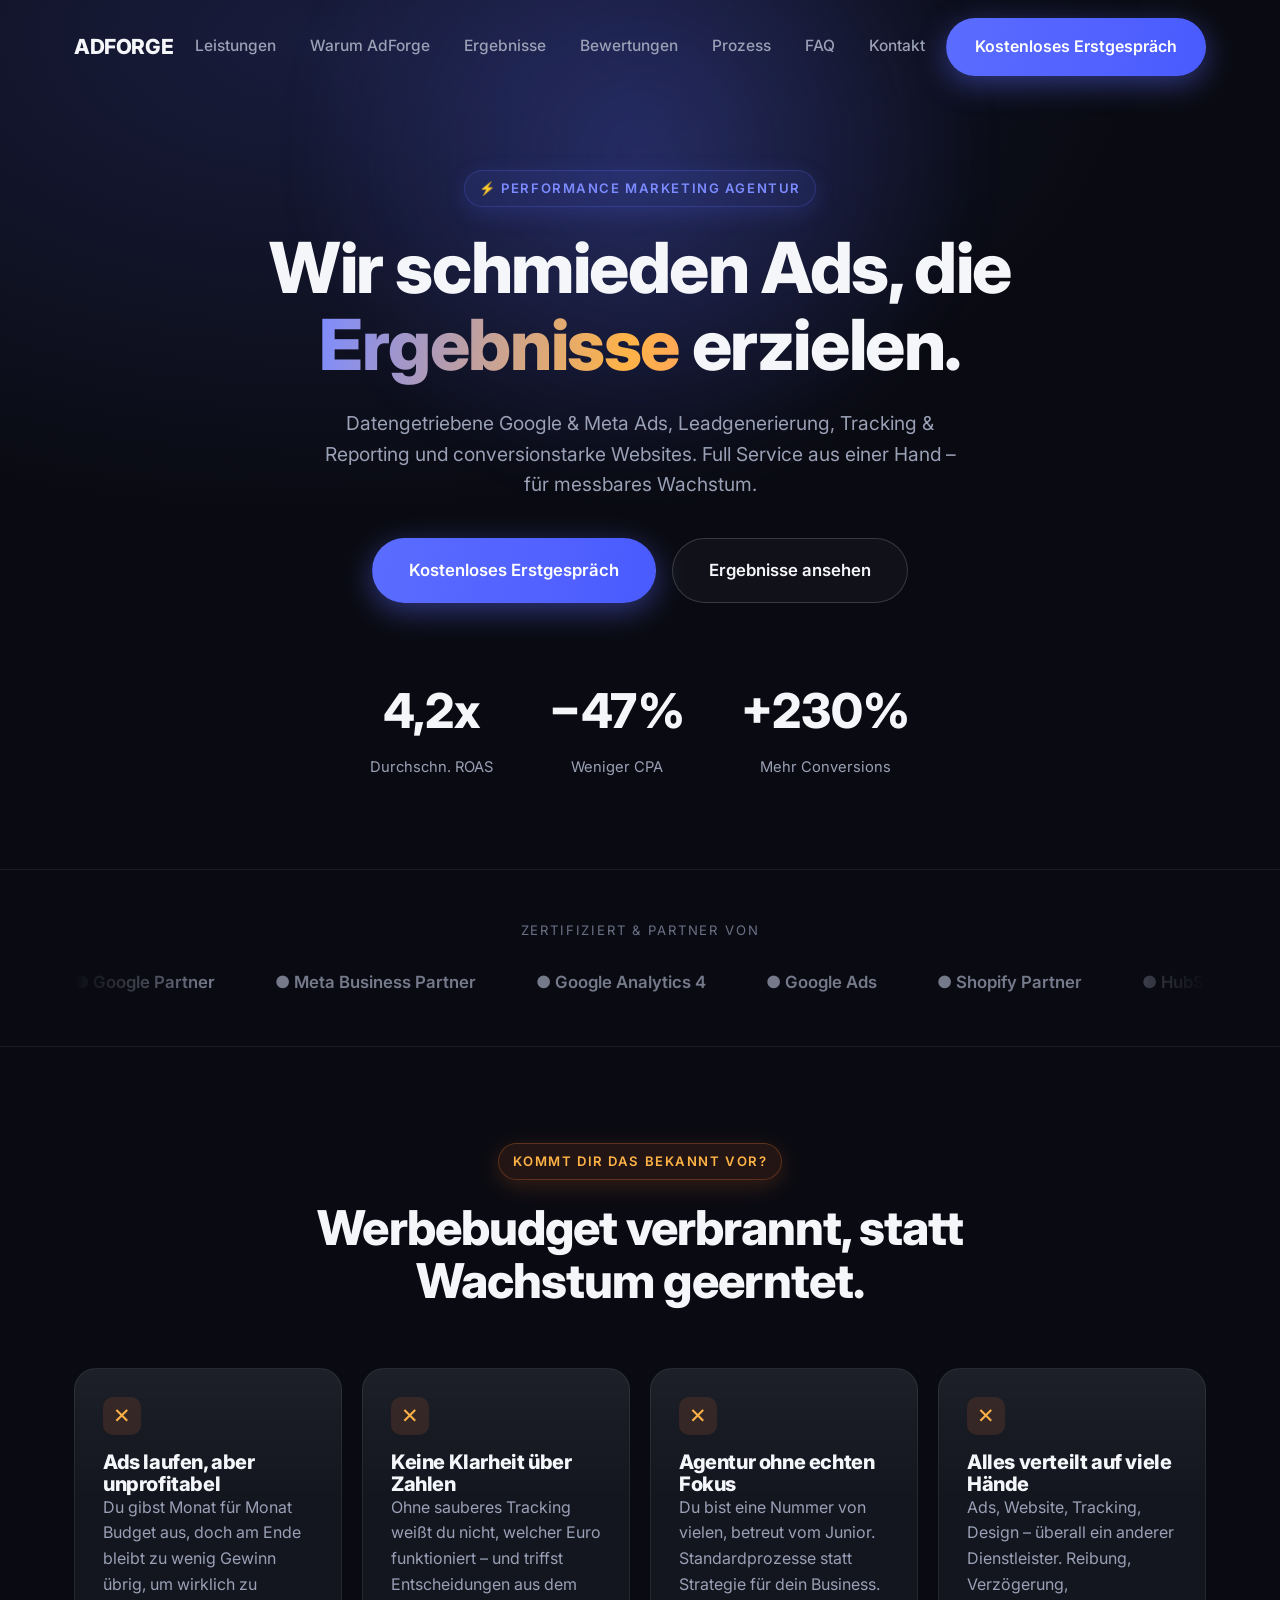
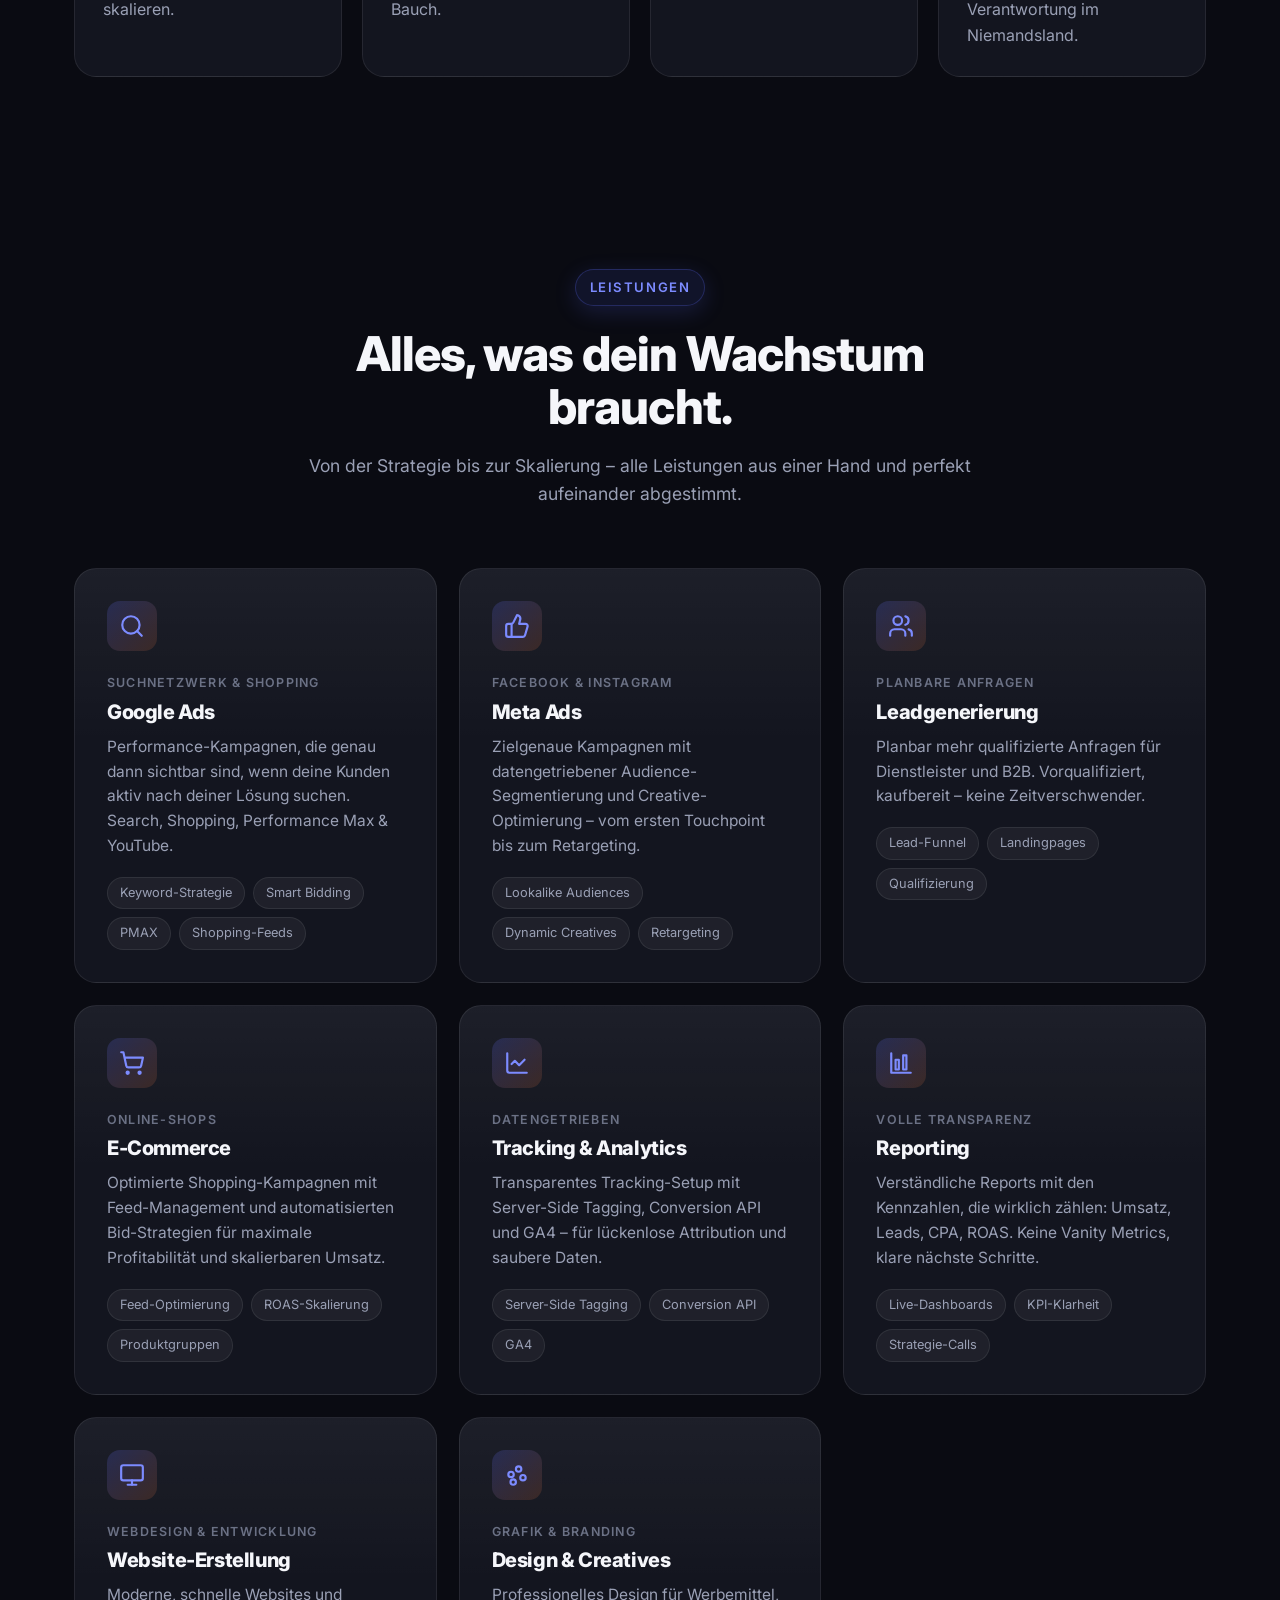
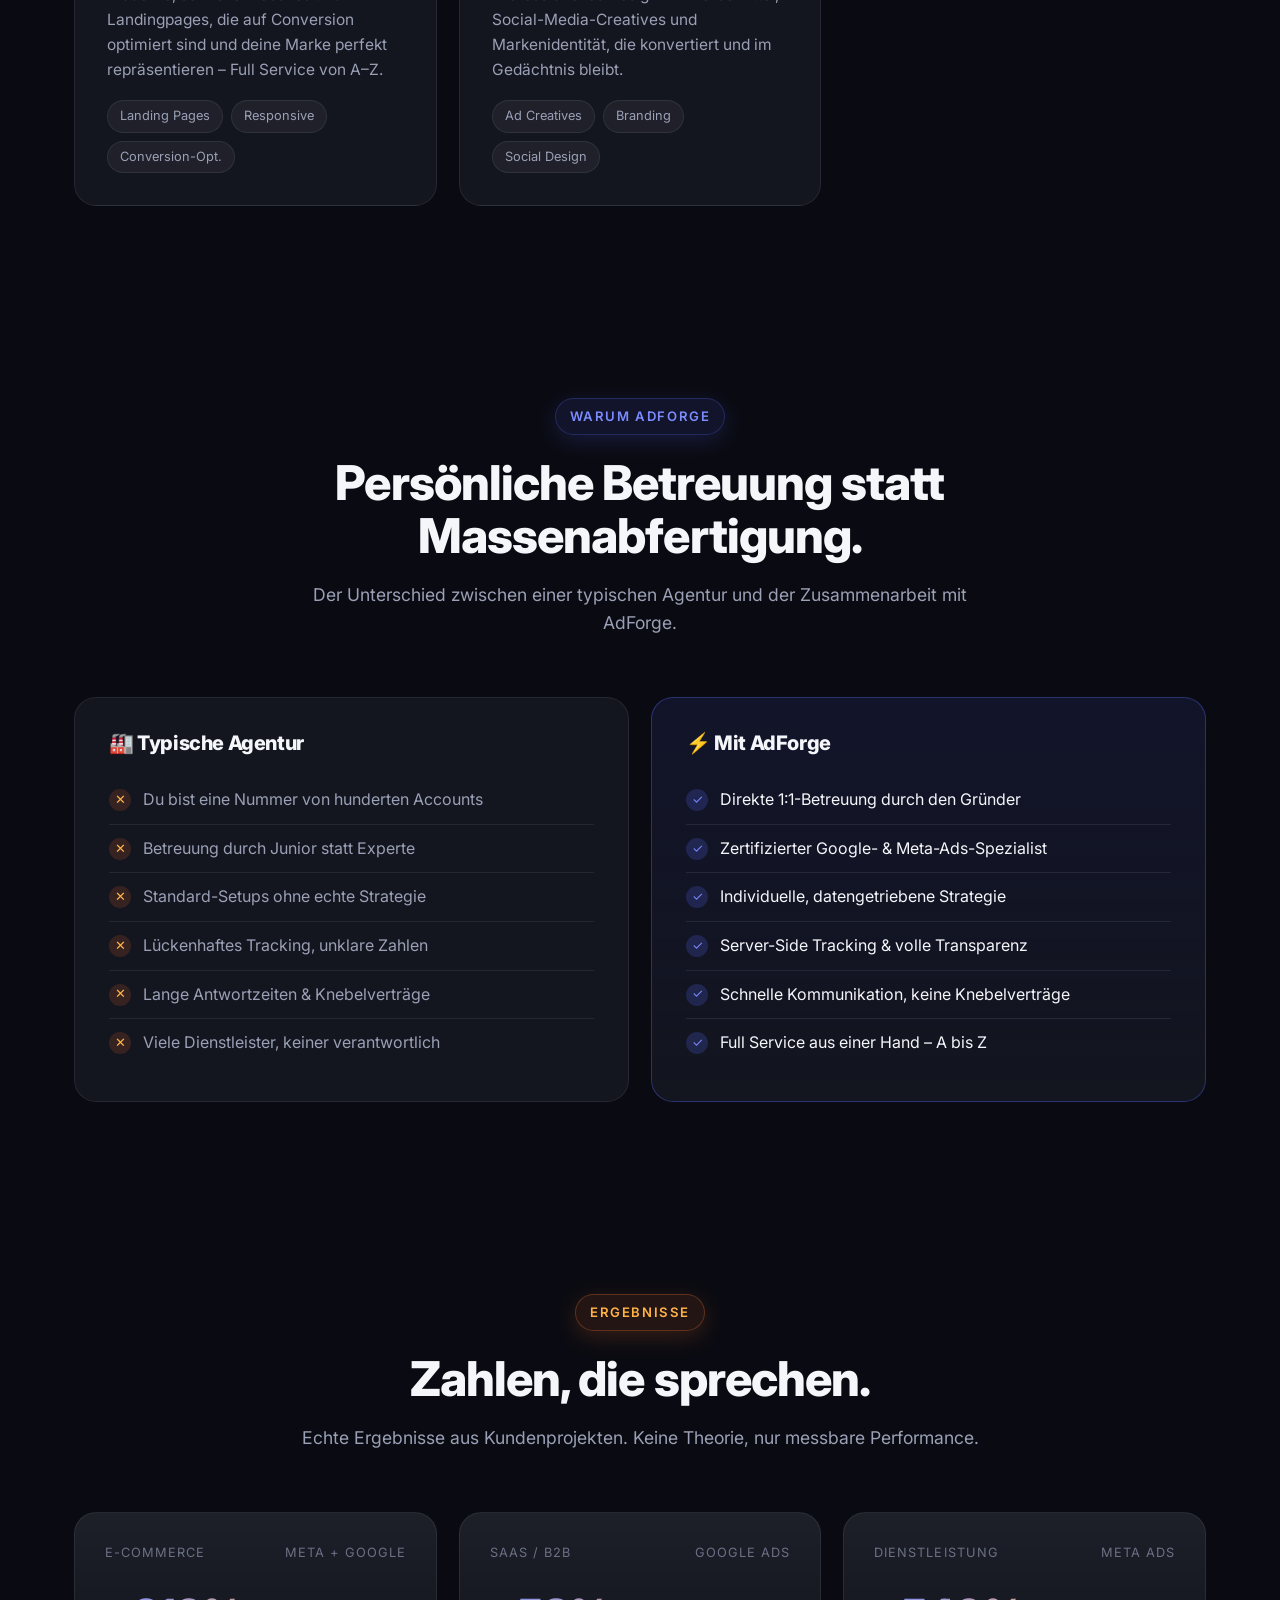
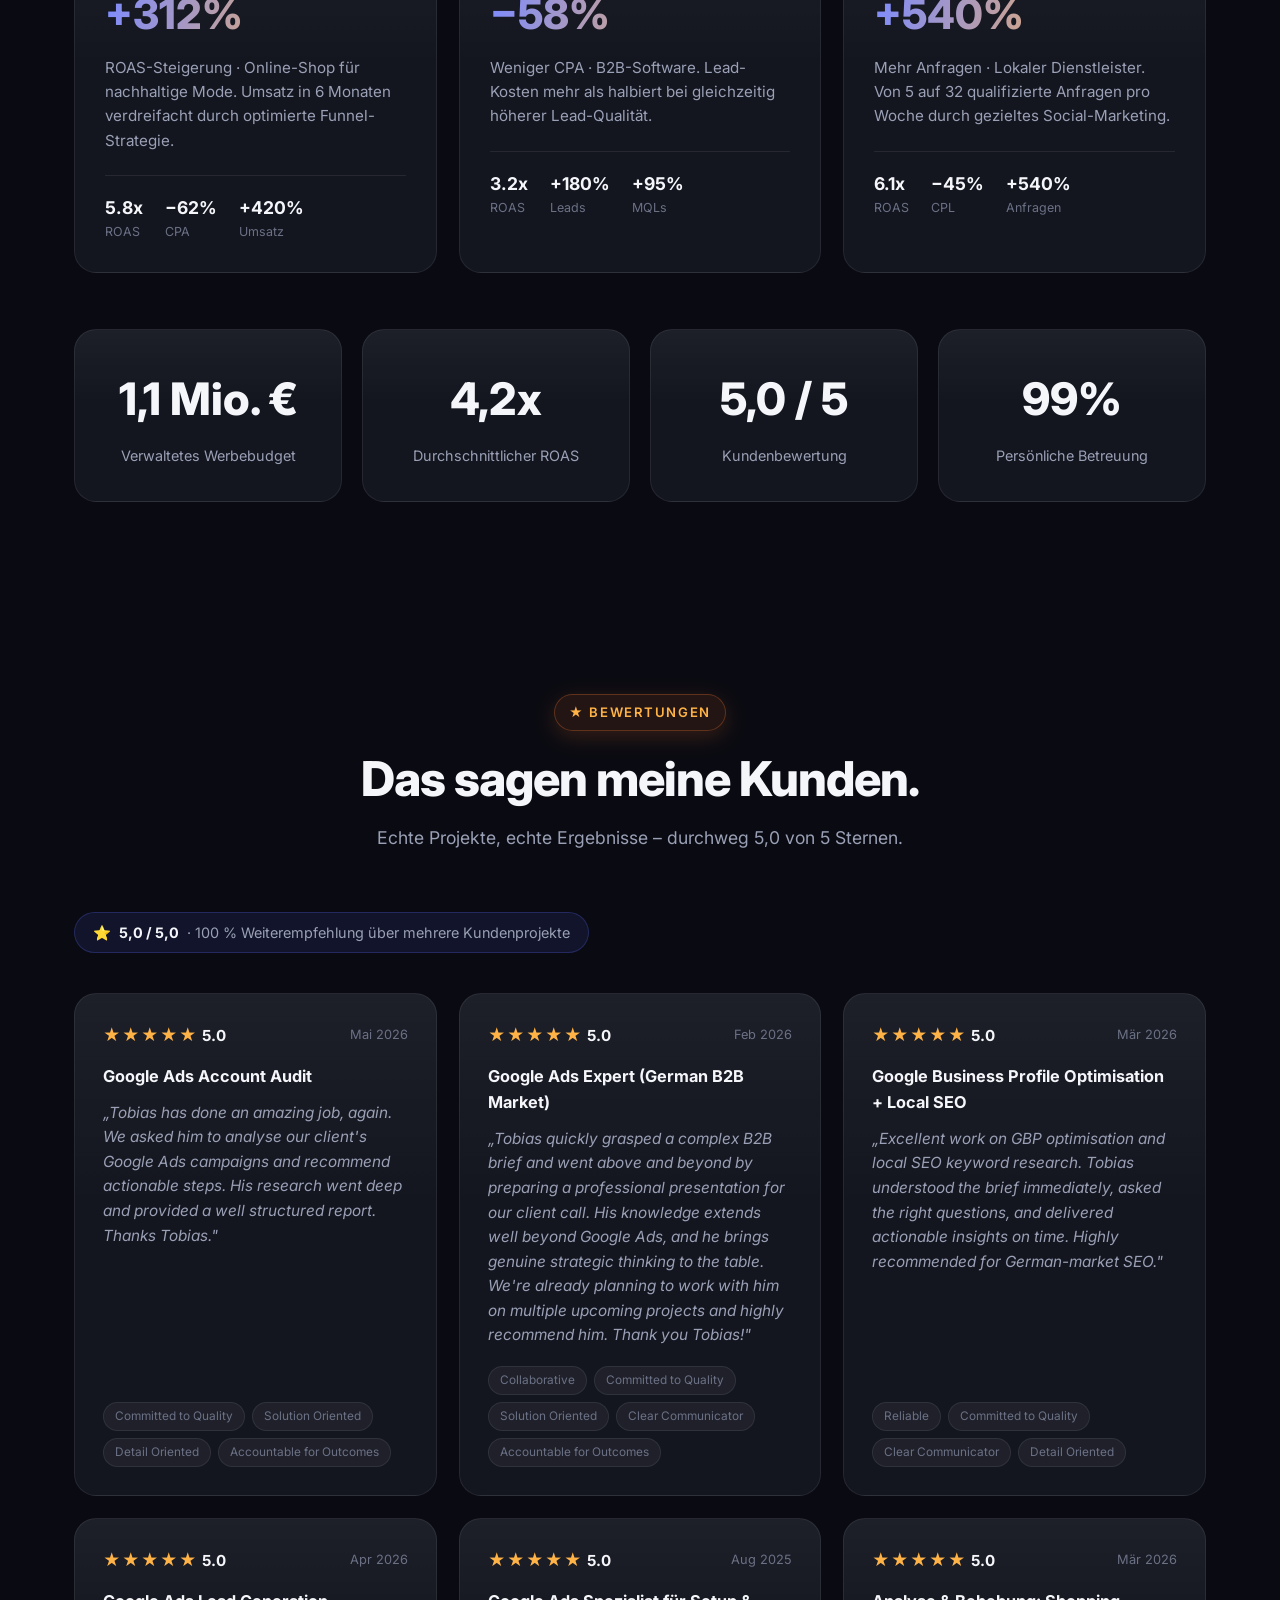
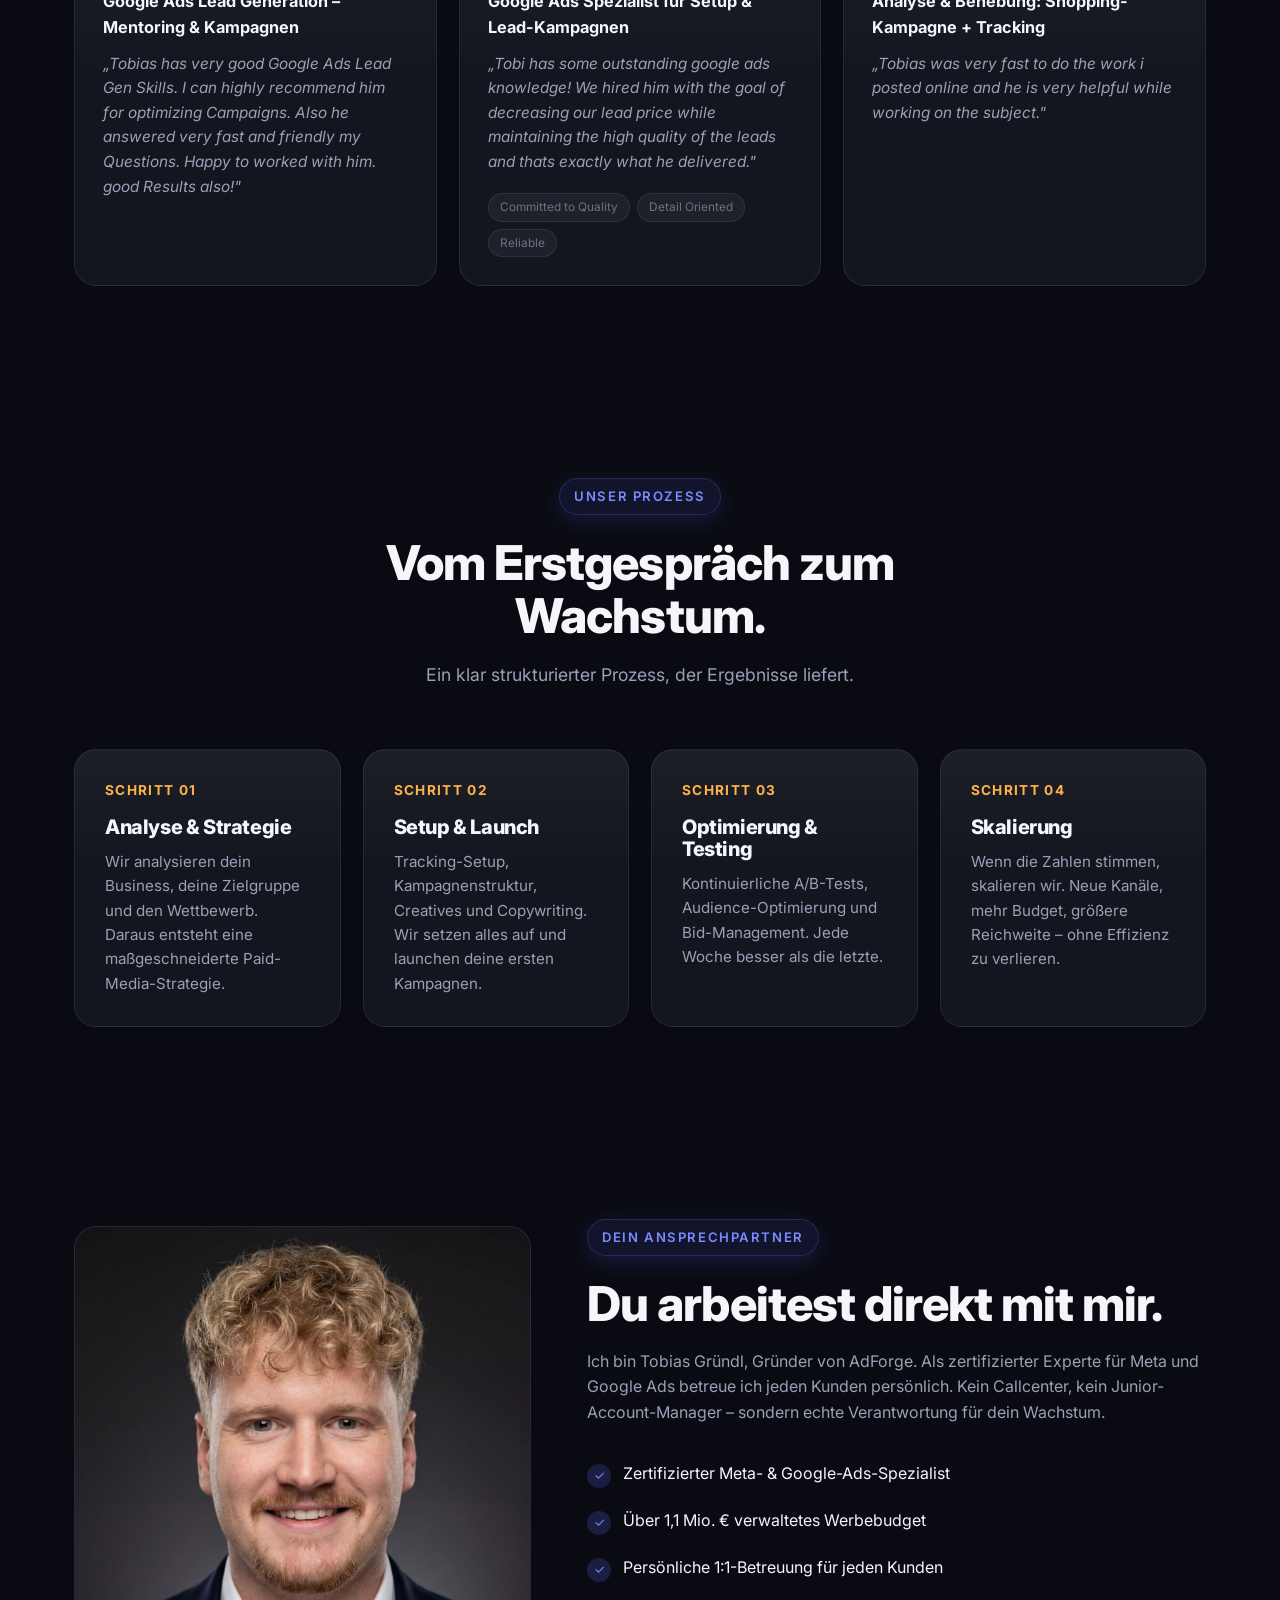
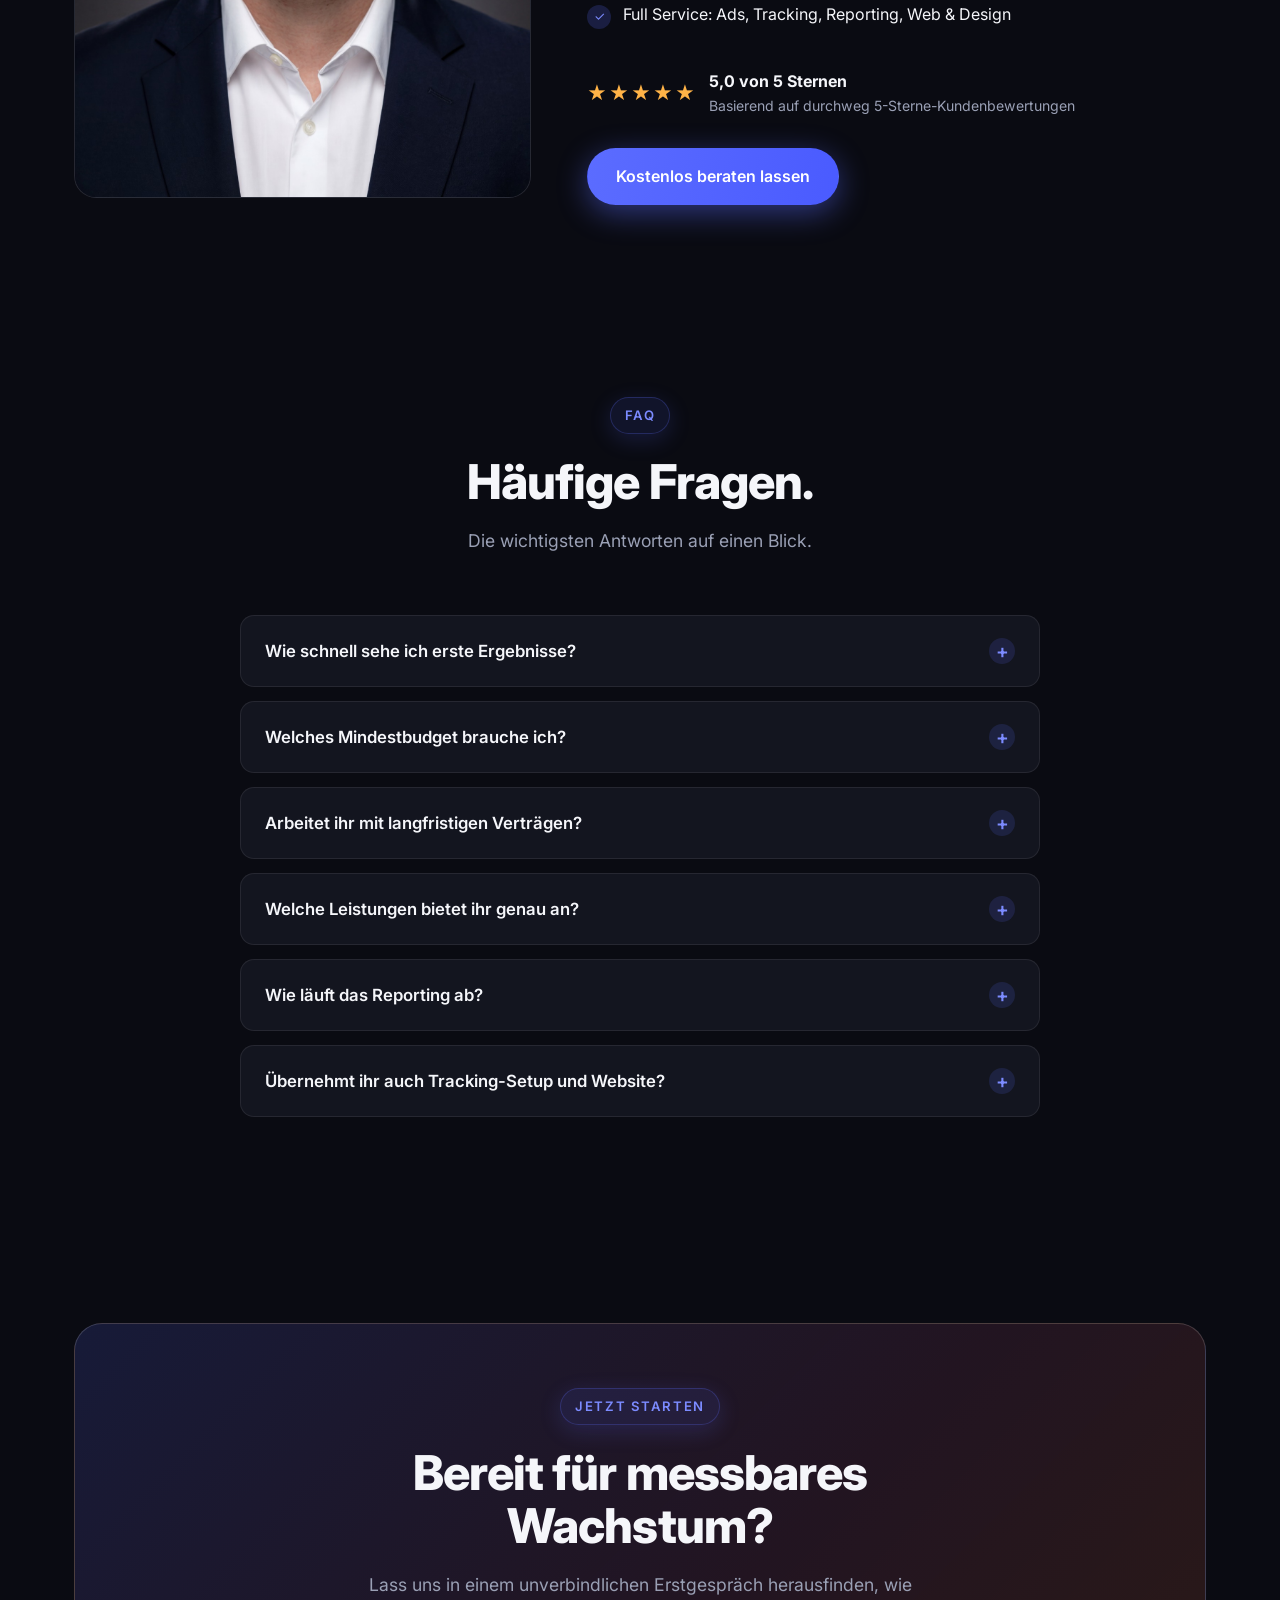
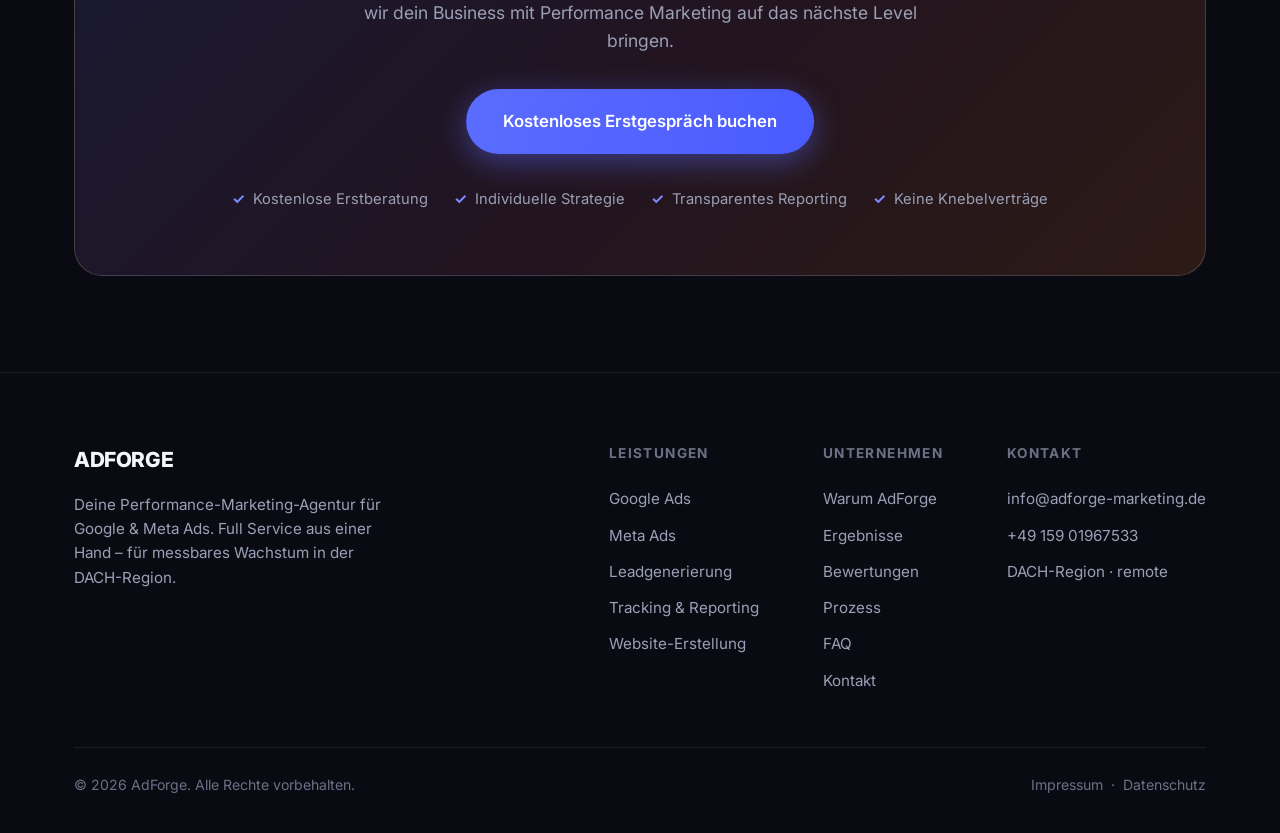
==== commit a47e2f09: "Add files via upload" ====
--- a/index.html
+++ b/index.html
@@ -34,7 +34,7 @@
   <link rel="preconnect" href="https://fonts.googleapis.com" />
   <link rel="preconnect" href="https://fonts.gstatic.com" crossorigin />
   <link href="https://fonts.googleapis.com/css2?family=Inter:wght@400;500;600;700;800&display=swap" rel="stylesheet" />
-  <link rel="stylesheet" href="styles.css" />
+  <link rel="stylesheet" href="styles.css?v=3" />
 
   <!-- Structured data -->
   <script type="application/ld+json">
@@ -525,6 +525,6 @@
     </div>
   </footer>
 
-  <script src="script.js"></script>
+  <script src="script.js?v=3"></script>
 </body>
 </html>
--- a/styles.css
+++ b/styles.css
@@ -438,3 +438,102 @@
   .service .ico { animation: none !important; }
   .btn-primary { animation: none !important; }
 }
+
+/* ===================================================================
+   Mobile-Layouts (≤760px) – bewusst abwechslungsreich, nur Mobile
+   =================================================================== */
+.slider-dots { display: none; }
+
+@media (max-width: 760px) {
+
+  /* Header: CTA kompakt sichtbar + Hamburger */
+  .nav-cta .btn { display: inline-flex; padding: 8px 12px; font-size: .74rem; }
+  .nav-cta { gap: 9px; }
+  .logo { font-size: 1.1rem; }
+  .logo-mark { width: 30px; height: 30px; }
+
+  /* Sektionen kompakter */
+  .section-head { margin-bottom: 34px; }
+  .section-head p { font-size: .96rem; }
+
+  /* 1) Pain-Points → 2×2 Kacheln */
+  .pains { grid-template-columns: 1fr 1fr; gap: 11px; }
+  .pain { padding: 16px 13px; border-radius: 16px; }
+  .pain:hover { transform: none; }
+  .pain .x { width: 32px; height: 32px; font-size: 1.05rem; margin-bottom: 10px; }
+  .pain h3 { font-size: .95rem; }
+  .pain p { font-size: .79rem; }
+
+  /* 2) Leistungen → wischbarer Slider */
+  .services-grid {
+    display: flex; gap: 14px; overflow-x: auto; overflow-y: hidden;
+    scroll-snap-type: x mandatory; -webkit-overflow-scrolling: touch;
+    padding: 4px 0 8px; scrollbar-width: none;
+  }
+  .services-grid::-webkit-scrollbar { display: none; }
+  .services-grid > .service { flex: 0 0 80%; scroll-snap-align: center; }
+  .service { padding: 24px 20px; }
+  .service:hover { transform: none; }
+  .services-grid .reveal { opacity: 1 !important; transform: none !important; }
+
+  /* 3) Warum AdForge → 2 Spalten nebeneinander, kompakt */
+  .compare { grid-template-columns: 1fr 1fr; gap: 10px; }
+  .compare-col { padding: 16px 11px; border-radius: 16px; }
+  .compare-col h3 { font-size: .88rem; margin-bottom: 12px; gap: 6px; }
+  .compare-col li { font-size: .72rem; padding: 7px 0; gap: 7px; }
+  .compare-col .ic { width: 18px; height: 18px; font-size: .6rem; margin-top: 1px; }
+
+  /* 4) Ergebnisse → 2×2 mit großen Zahlen */
+  .results-grid { grid-template-columns: 1fr 1fr; gap: 11px; margin-bottom: 32px; }
+  .result-card { padding: 16px 12px; border-radius: 16px; }
+  .result-card:hover { transform: none; }
+  .result-card .meta { flex-direction: column; gap: 3px; font-size: .6rem; margin-bottom: 9px; }
+  .result-card .big { font-size: 1.8rem; margin-bottom: 6px; }
+  .result-card .desc { font-size: .73rem; margin-bottom: 12px; }
+  .result-mini { gap: 9px; padding-top: 11px; }
+  .result-mini .v { font-size: .86rem; }
+  .result-mini .k { font-size: .57rem; }
+  .bigstats { grid-template-columns: 1fr 1fr; gap: 11px; }
+  .bigstat { padding: 22px 12px; }
+
+  /* 5) Bewertungen → wischbarer Slider */
+  .tm-grid {
+    display: flex; gap: 14px; overflow-x: auto; overflow-y: hidden;
+    scroll-snap-type: x mandatory; -webkit-overflow-scrolling: touch;
+    padding: 4px 0 8px; scrollbar-width: none;
+  }
+  .tm-grid::-webkit-scrollbar { display: none; }
+  .tm-grid > .tm-card { flex: 0 0 84%; scroll-snap-align: center; }
+  .tm-card:hover { transform: none; }
+  .tm-grid .reveal { opacity: 1 !important; transform: none !important; }
+
+  /* Slider-Punkte */
+  .slider-dots { display: flex; justify-content: center; gap: 8px; margin-top: 14px; }
+  .slider-dots button { width: 8px; height: 8px; padding: 0; border: none; border-radius: 50%; background: rgba(255,255,255,.22); cursor: pointer; transition: all .25s ease; }
+  .slider-dots button.active { background: var(--primary-2); width: 22px; border-radius: 5px; }
+
+  /* 6) Prozess → vertikale Timeline */
+  .steps { display: block; }
+  .step {
+    position: relative; background: transparent !important; border: none !important;
+    box-shadow: none !important; transform: none !important; border-radius: 0;
+    border-left: 2px solid rgba(91,108,255,.30);
+    margin-left: 7px; padding: 0 0 26px 24px;
+  }
+  .step:last-child { padding-bottom: 0; }
+  .step::before {
+    content: ""; position: absolute; left: -8px; top: 3px; width: 14px; height: 14px;
+    border-radius: 50%; background: linear-gradient(135deg, var(--primary), var(--ember));
+    box-shadow: 0 0 0 4px var(--bg);
+  }
+  .step .no { font-size: .72rem; }
+  .step h3 { margin: 8px 0 8px; font-size: 1.12rem; }
+  .step p { font-size: .9rem; }
+
+  /* Große CTA-Buttons: umbrechen statt überlaufen */
+  .btn-lg { white-space: normal; padding: 15px 22px; font-size: .95rem; line-height: 1.25; }
+  .hero-cta { width: 100%; }
+  .hero-cta .btn { width: 100%; }
+  .cta-box { padding: 40px 20px; }
+  .cta-box .btn-lg { display: flex; width: 100%; max-width: 100%; }
+}
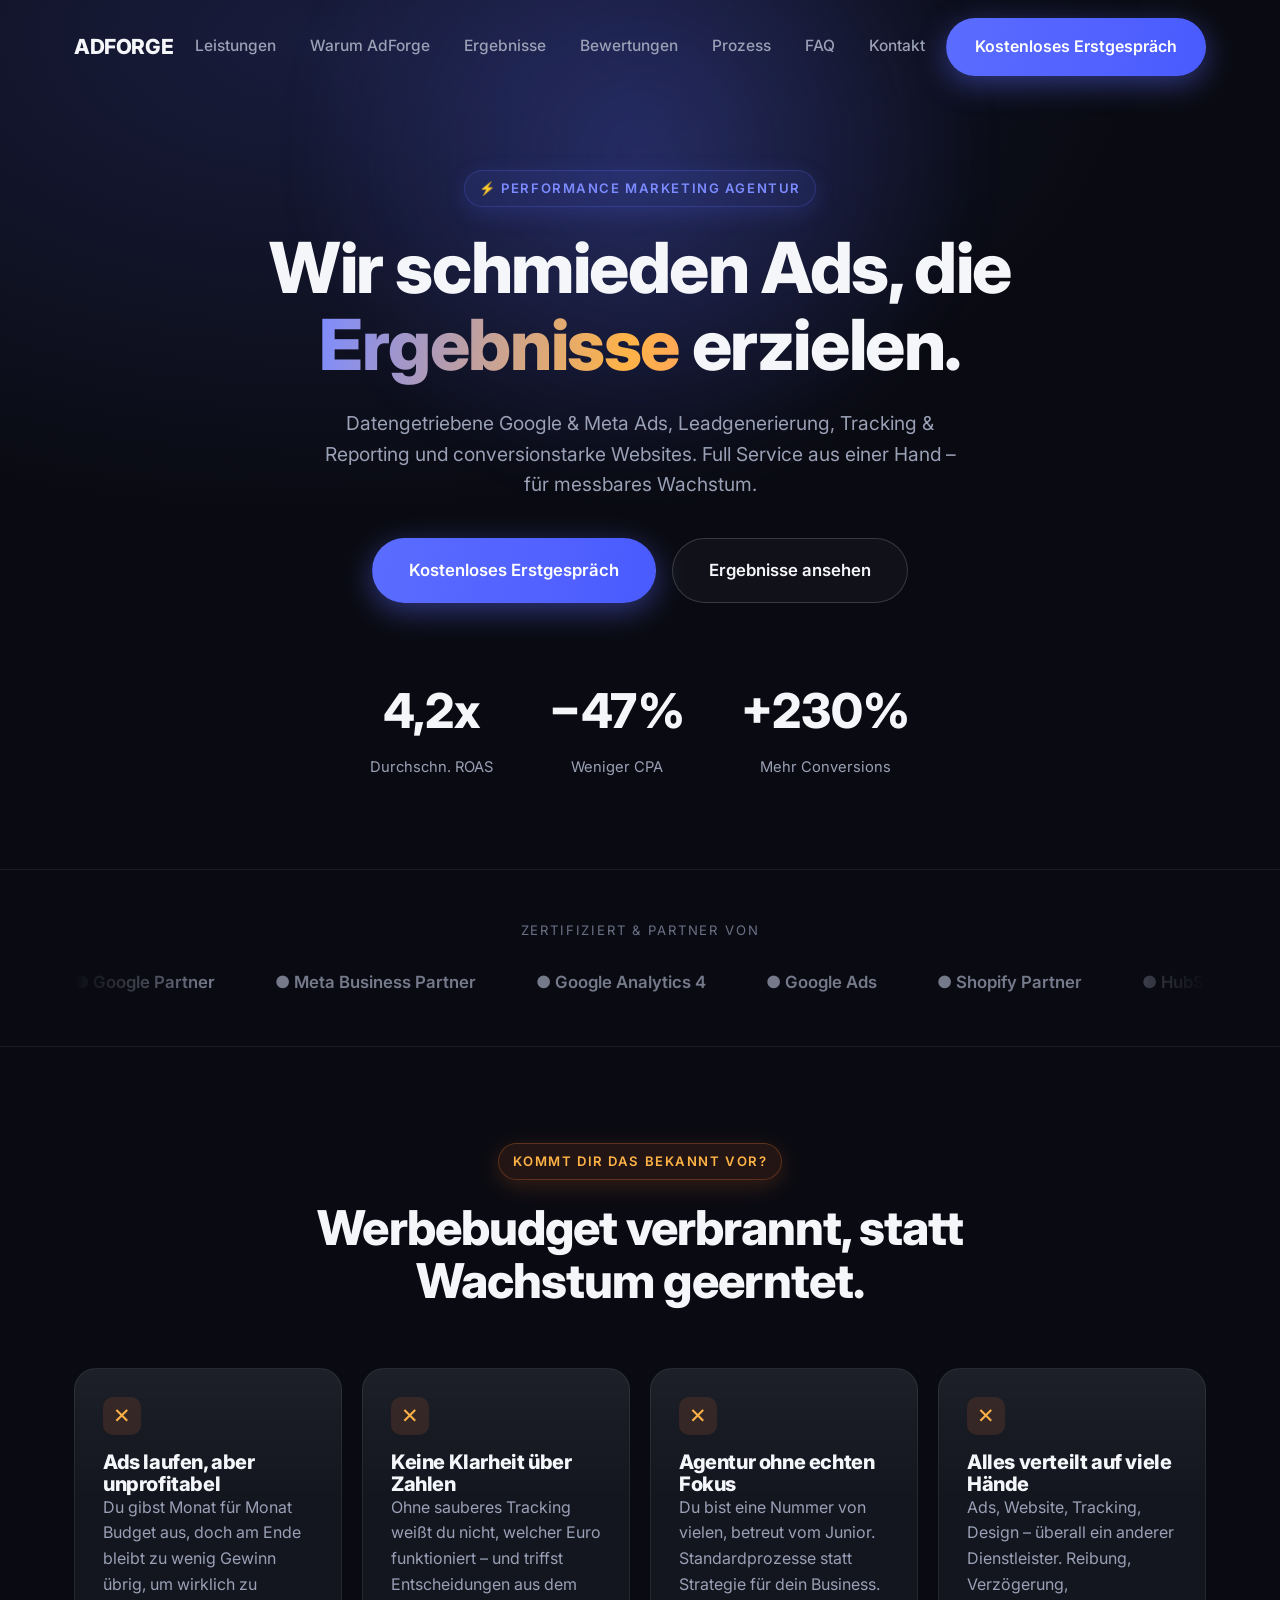
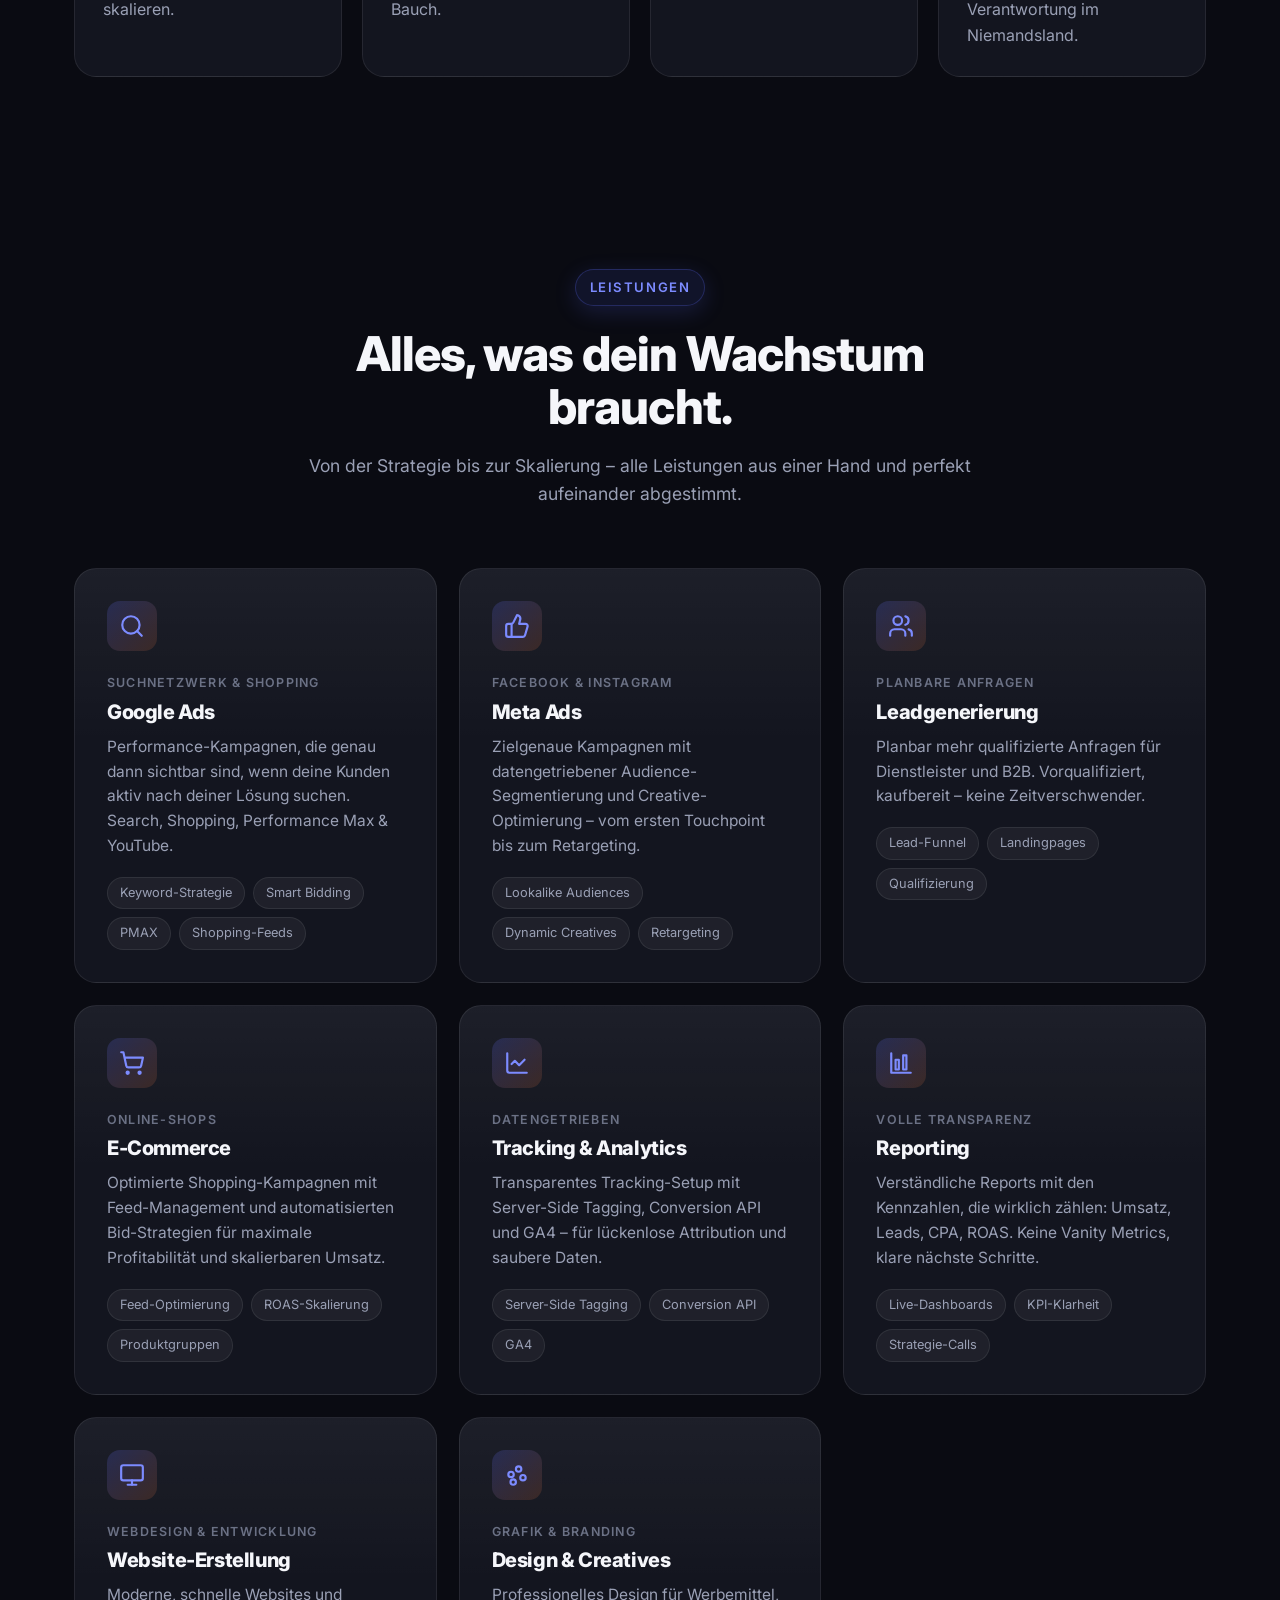
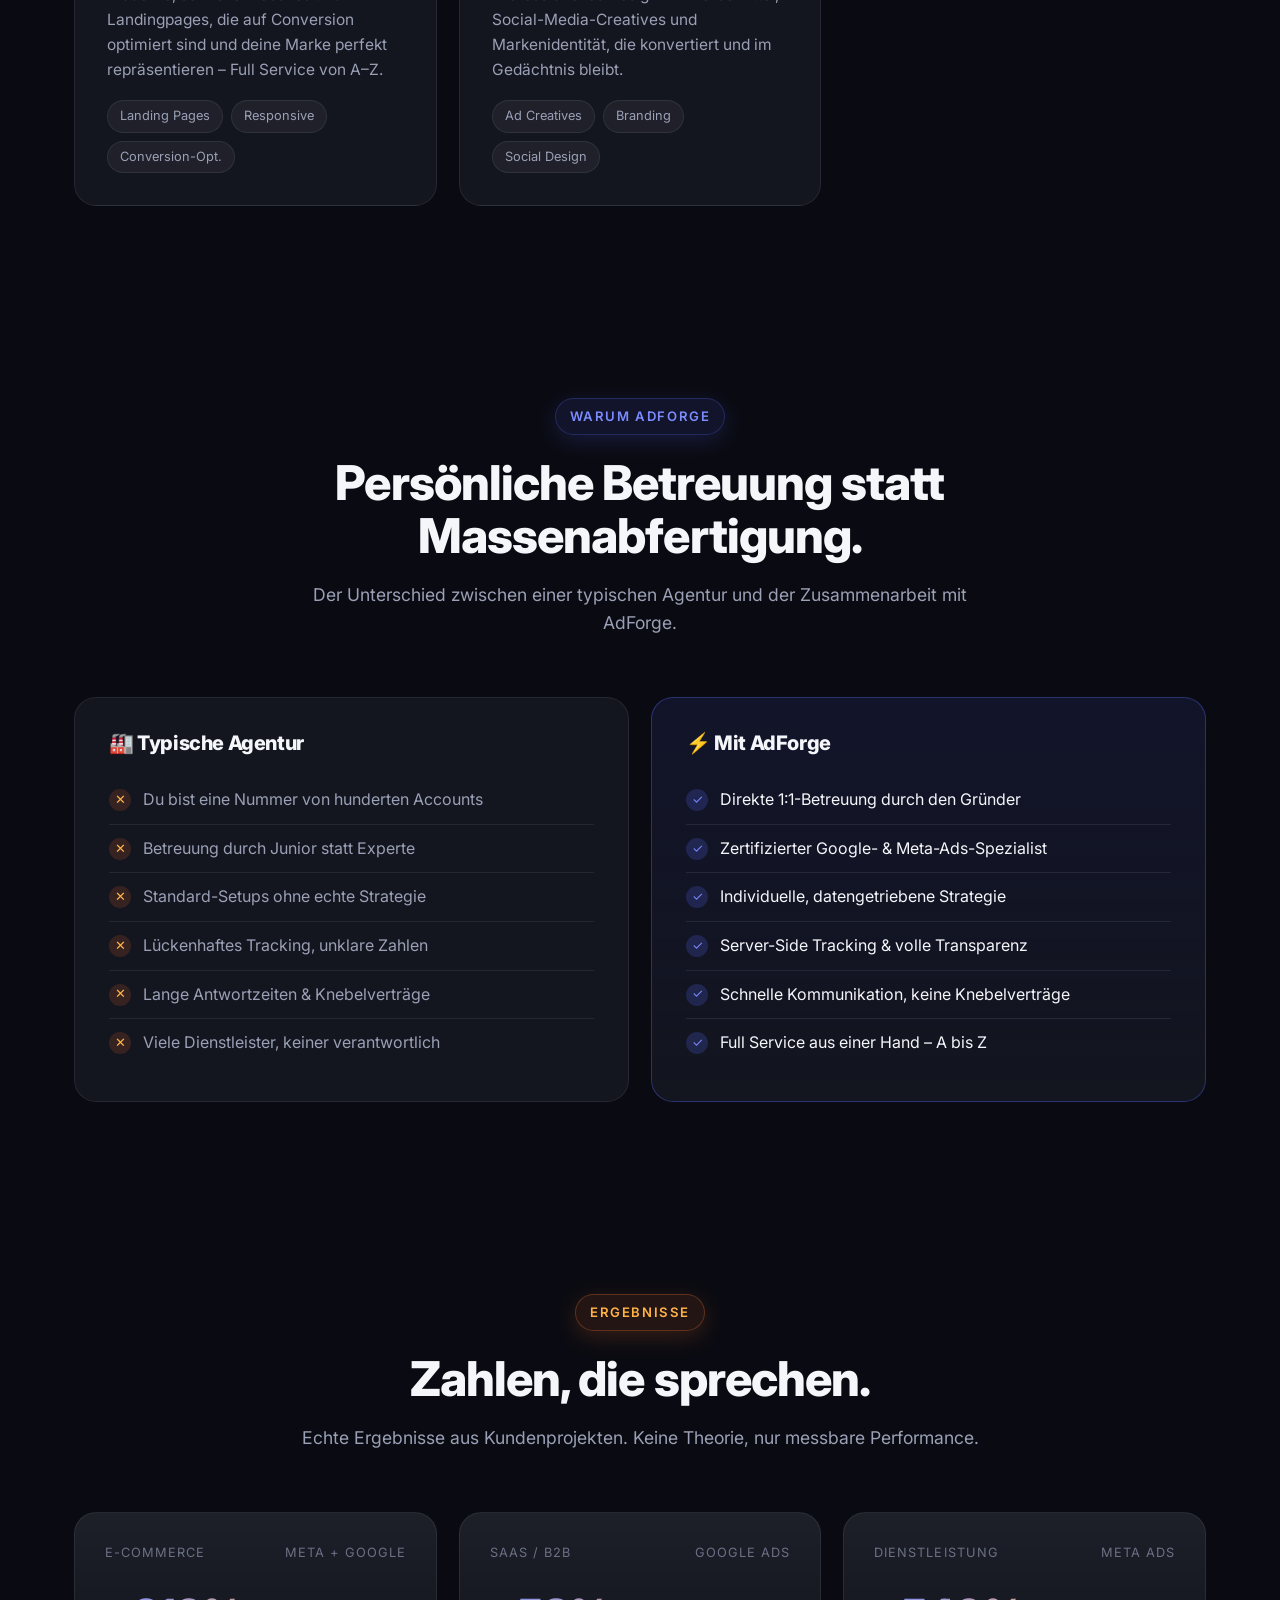
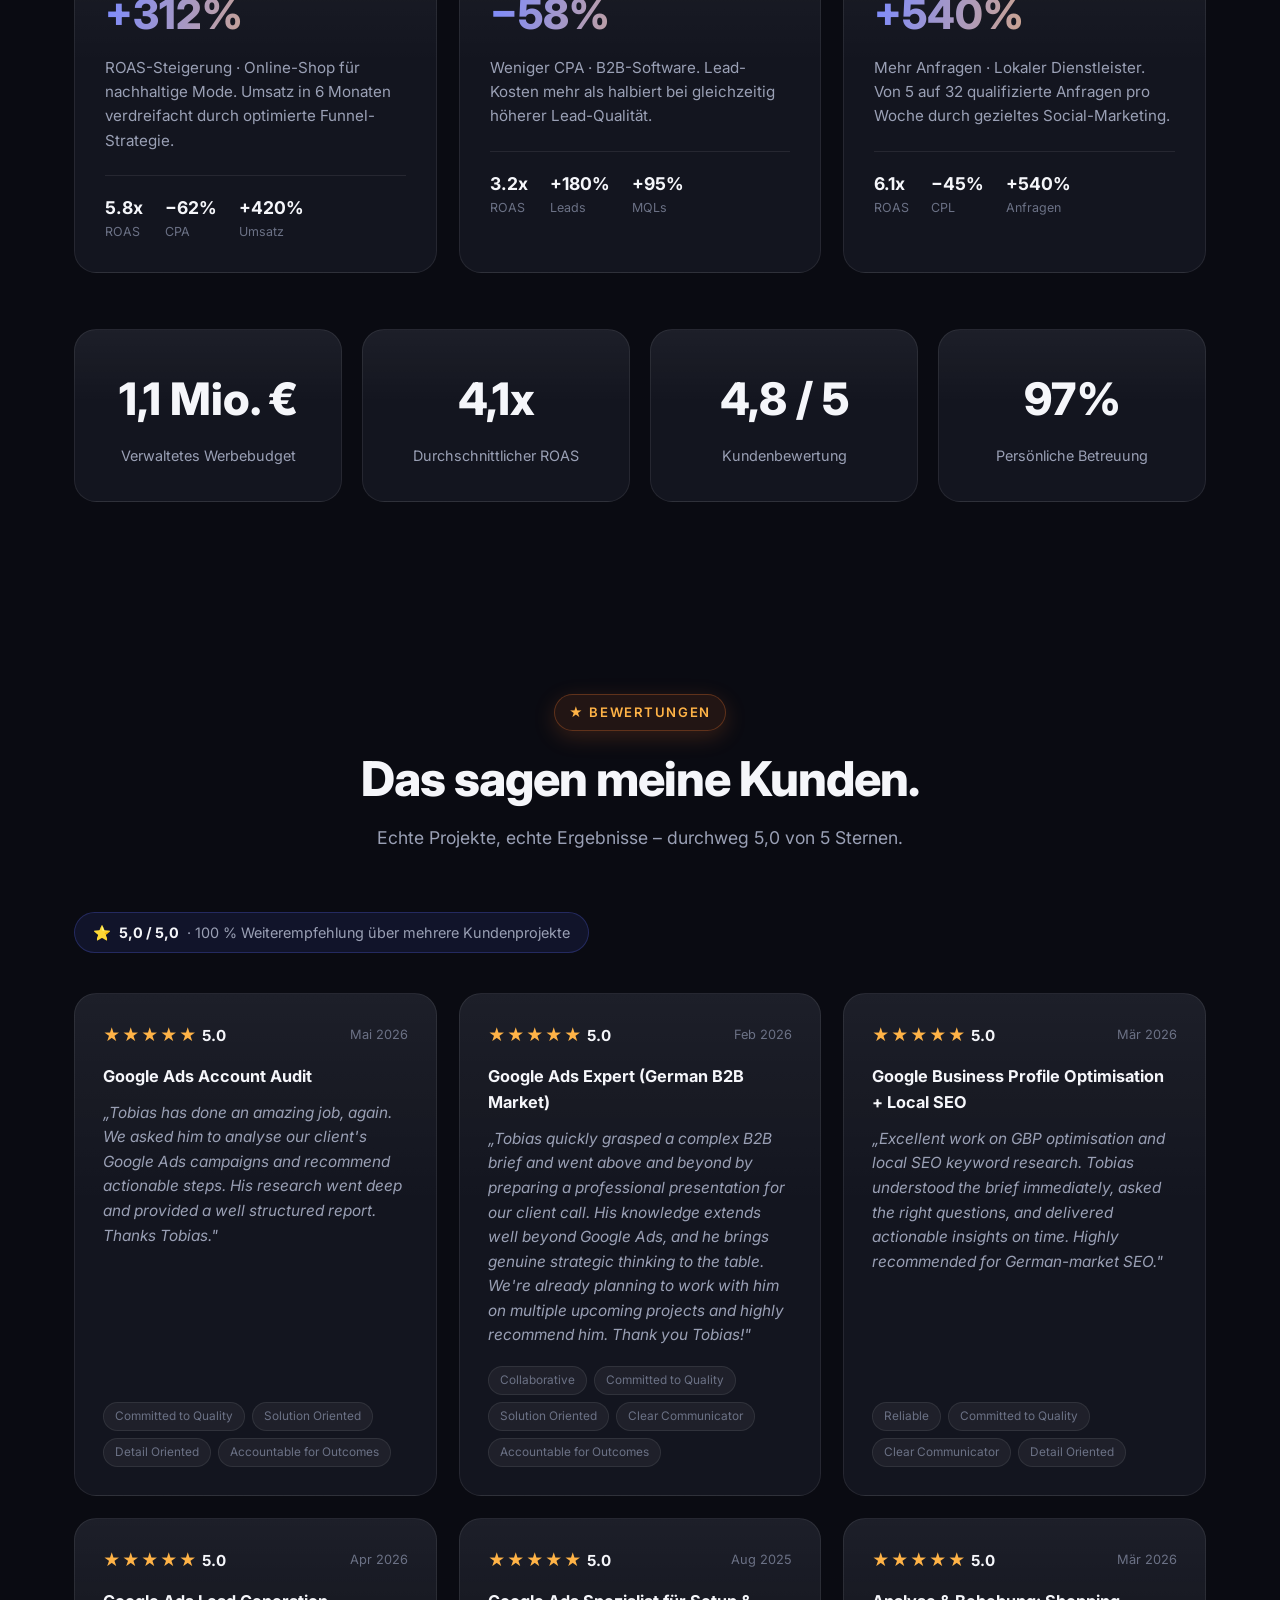
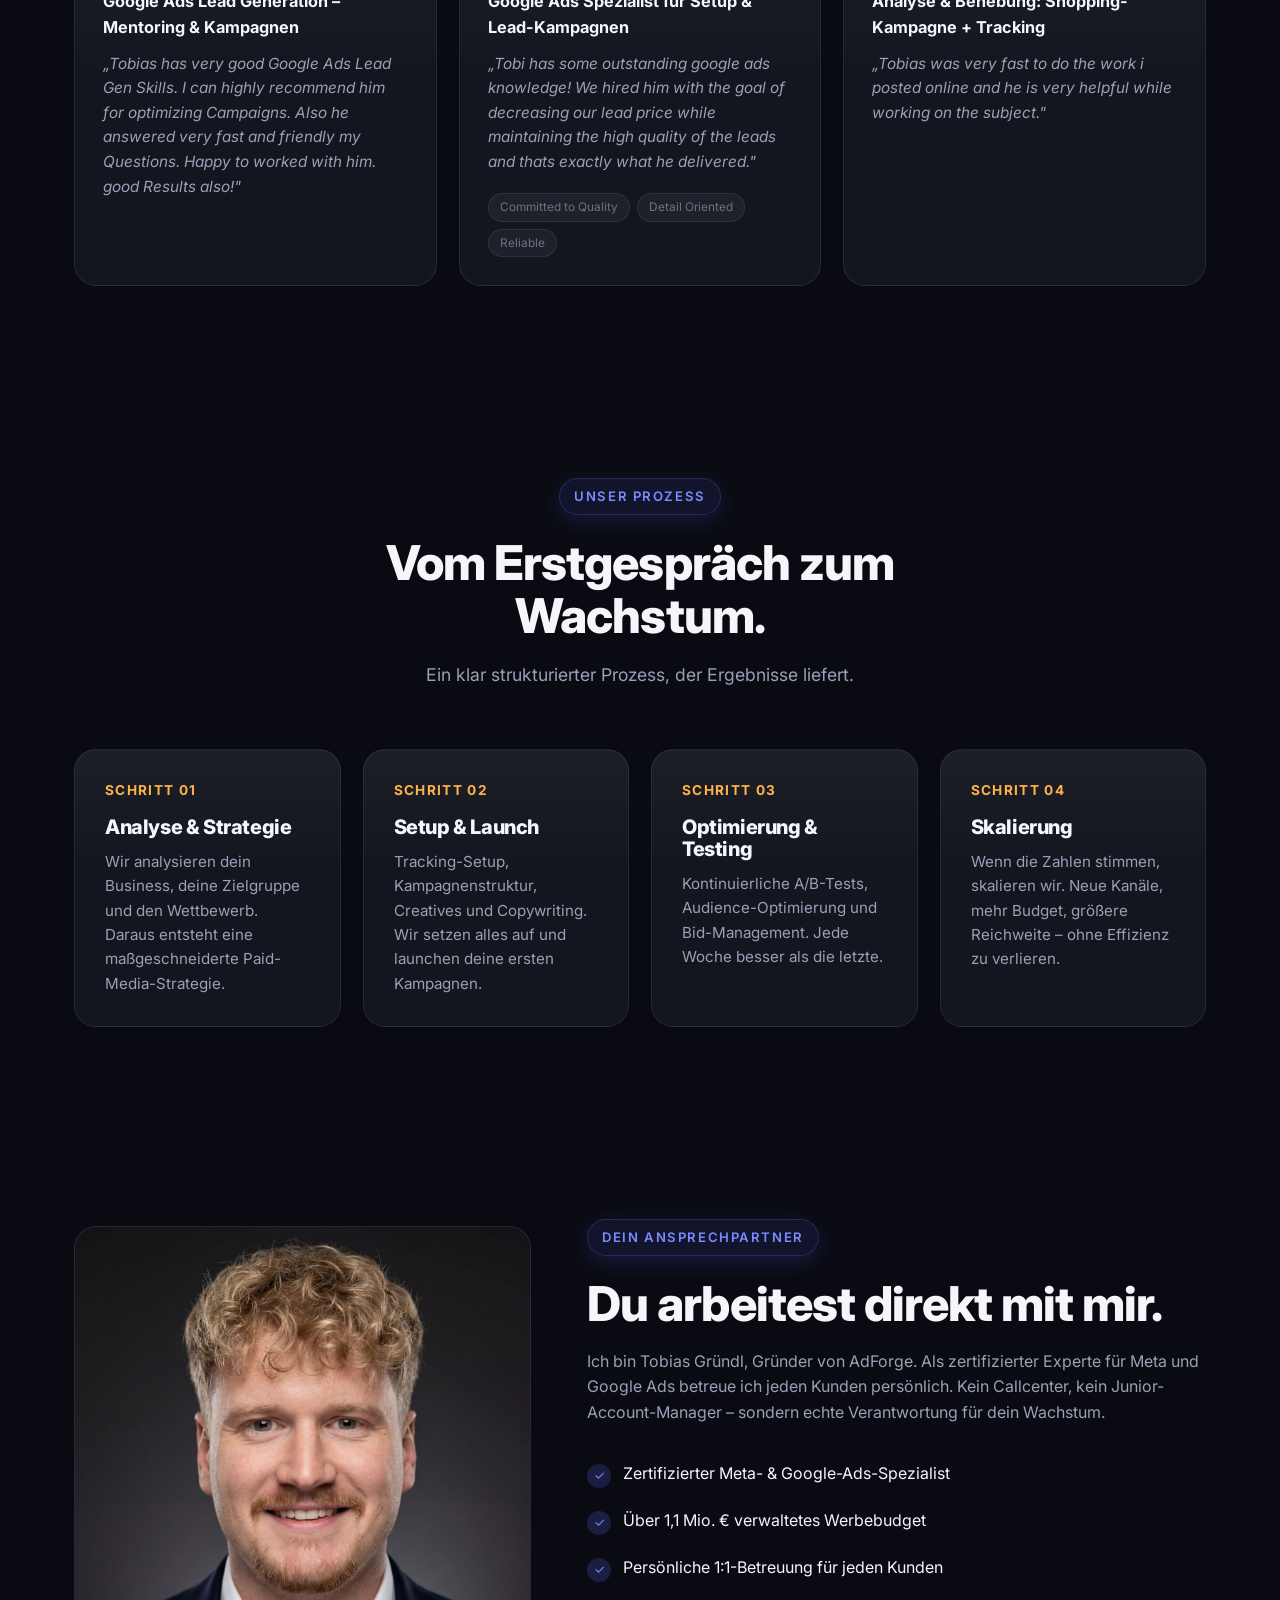
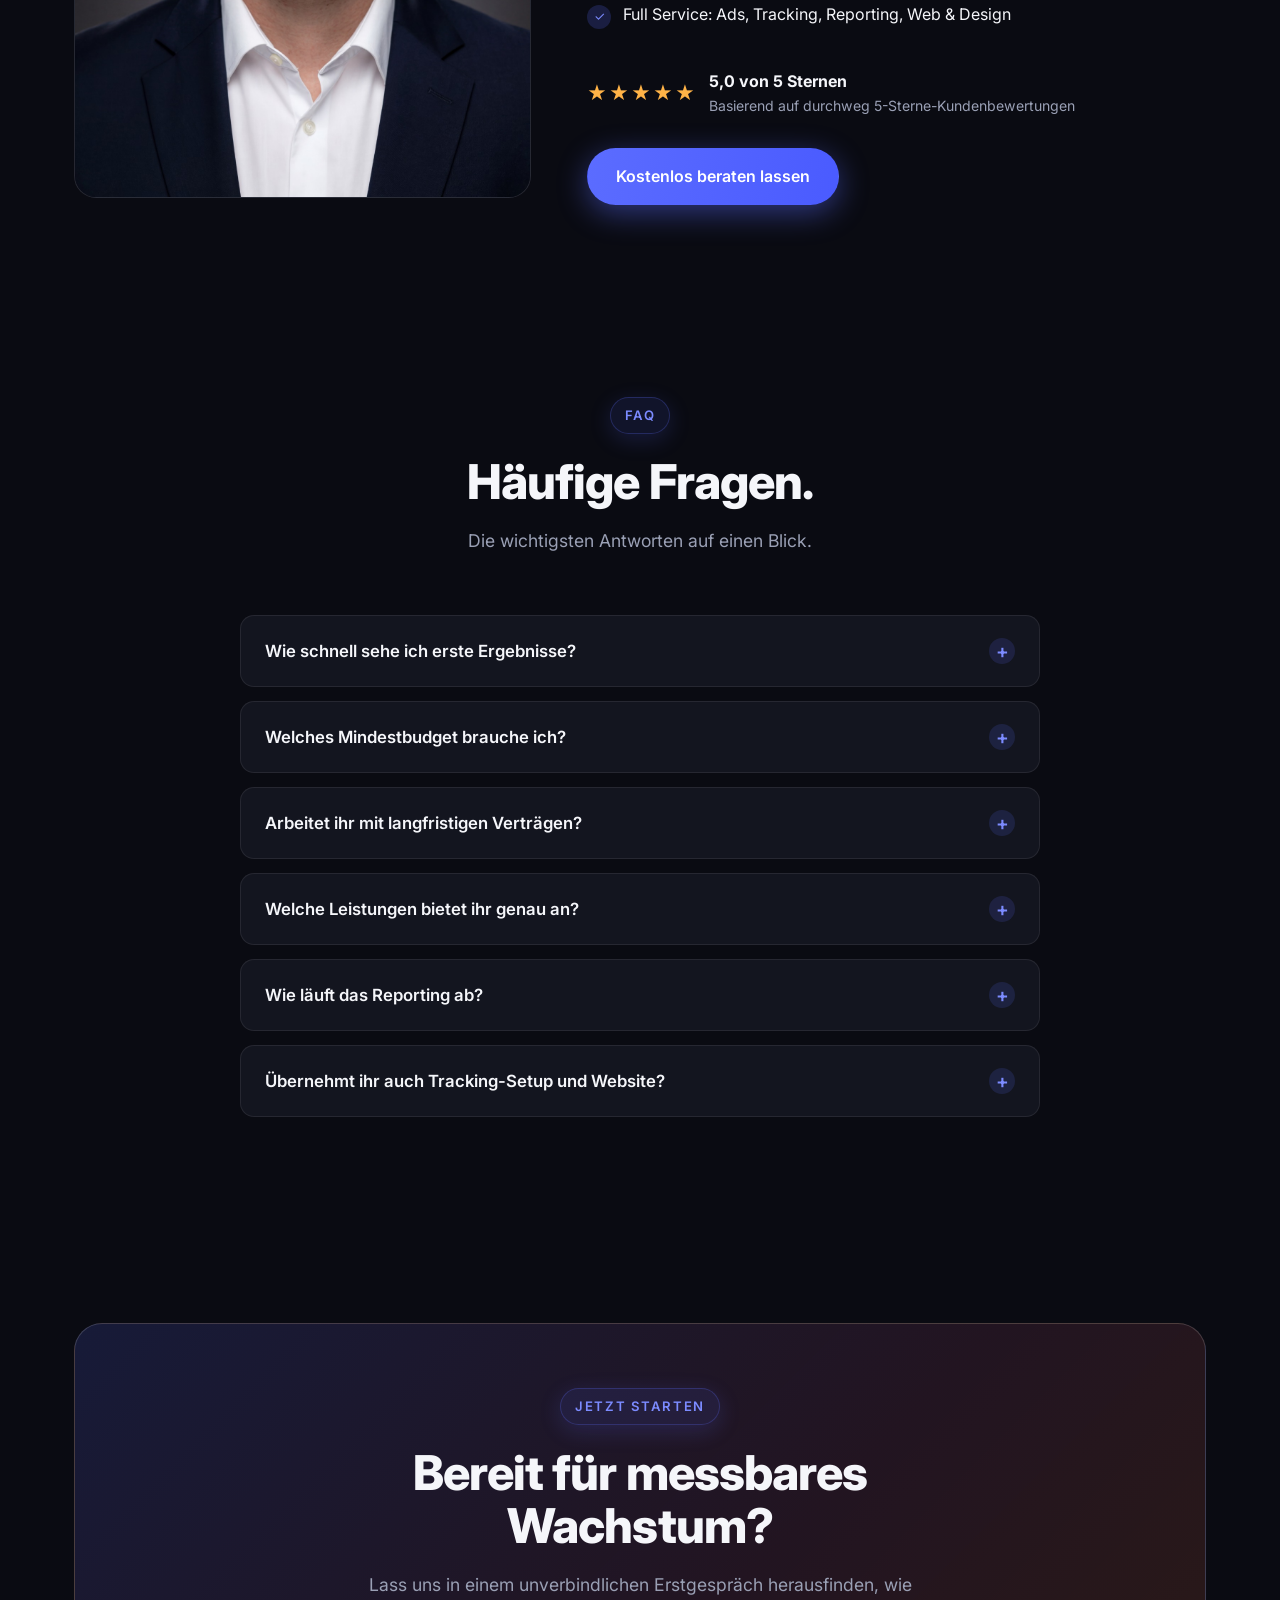
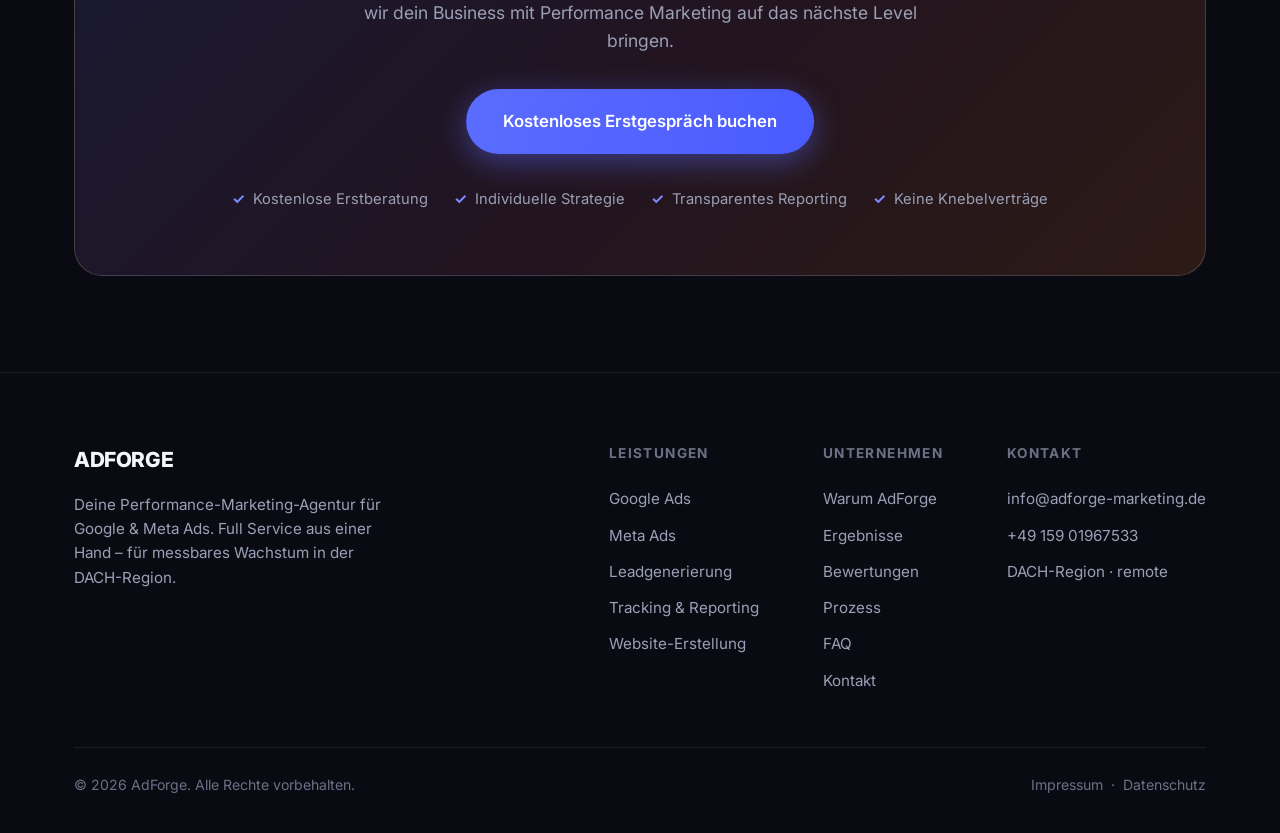
==== commit 9b425f22: "Add files via upload" ====
--- a/index.html
+++ b/index.html
@@ -1,6 +1,15 @@
 <!DOCTYPE html>
 <html lang="de">
 <head>
+  <!-- Google tag (gtag.js) -->
+  <script async src="https://www.googletagmanager.com/gtag/js?id=G-HGZVSD7EME"></script>
+  <script>
+    window.dataLayer = window.dataLayer || [];
+    function gtag(){dataLayer.push(arguments);}
+    gtag('js', new Date());
+    gtag('config', 'G-HGZVSD7EME');
+  </script>
+
   <meta charset="UTF-8" />
   <meta name="viewport" content="width=device-width, initial-scale=1" />
   <meta name="theme-color" content="#0a0b12" />
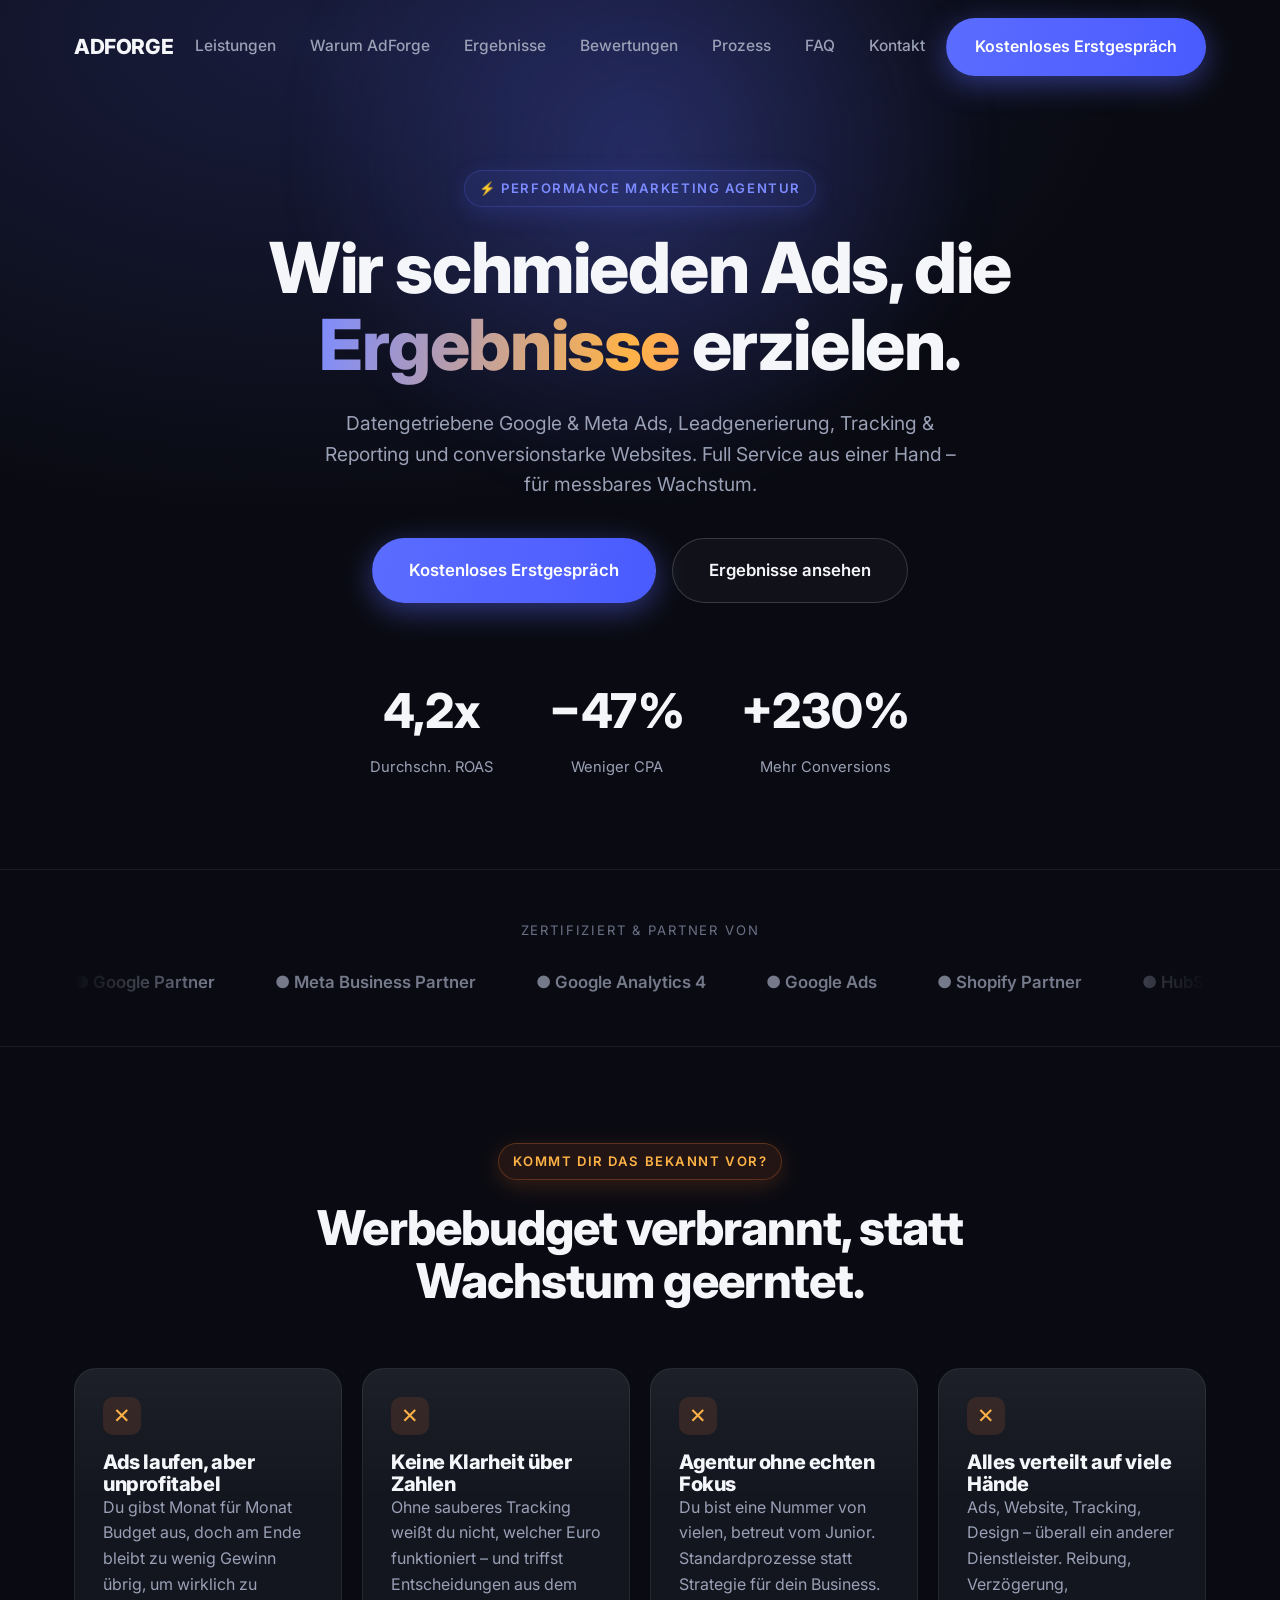
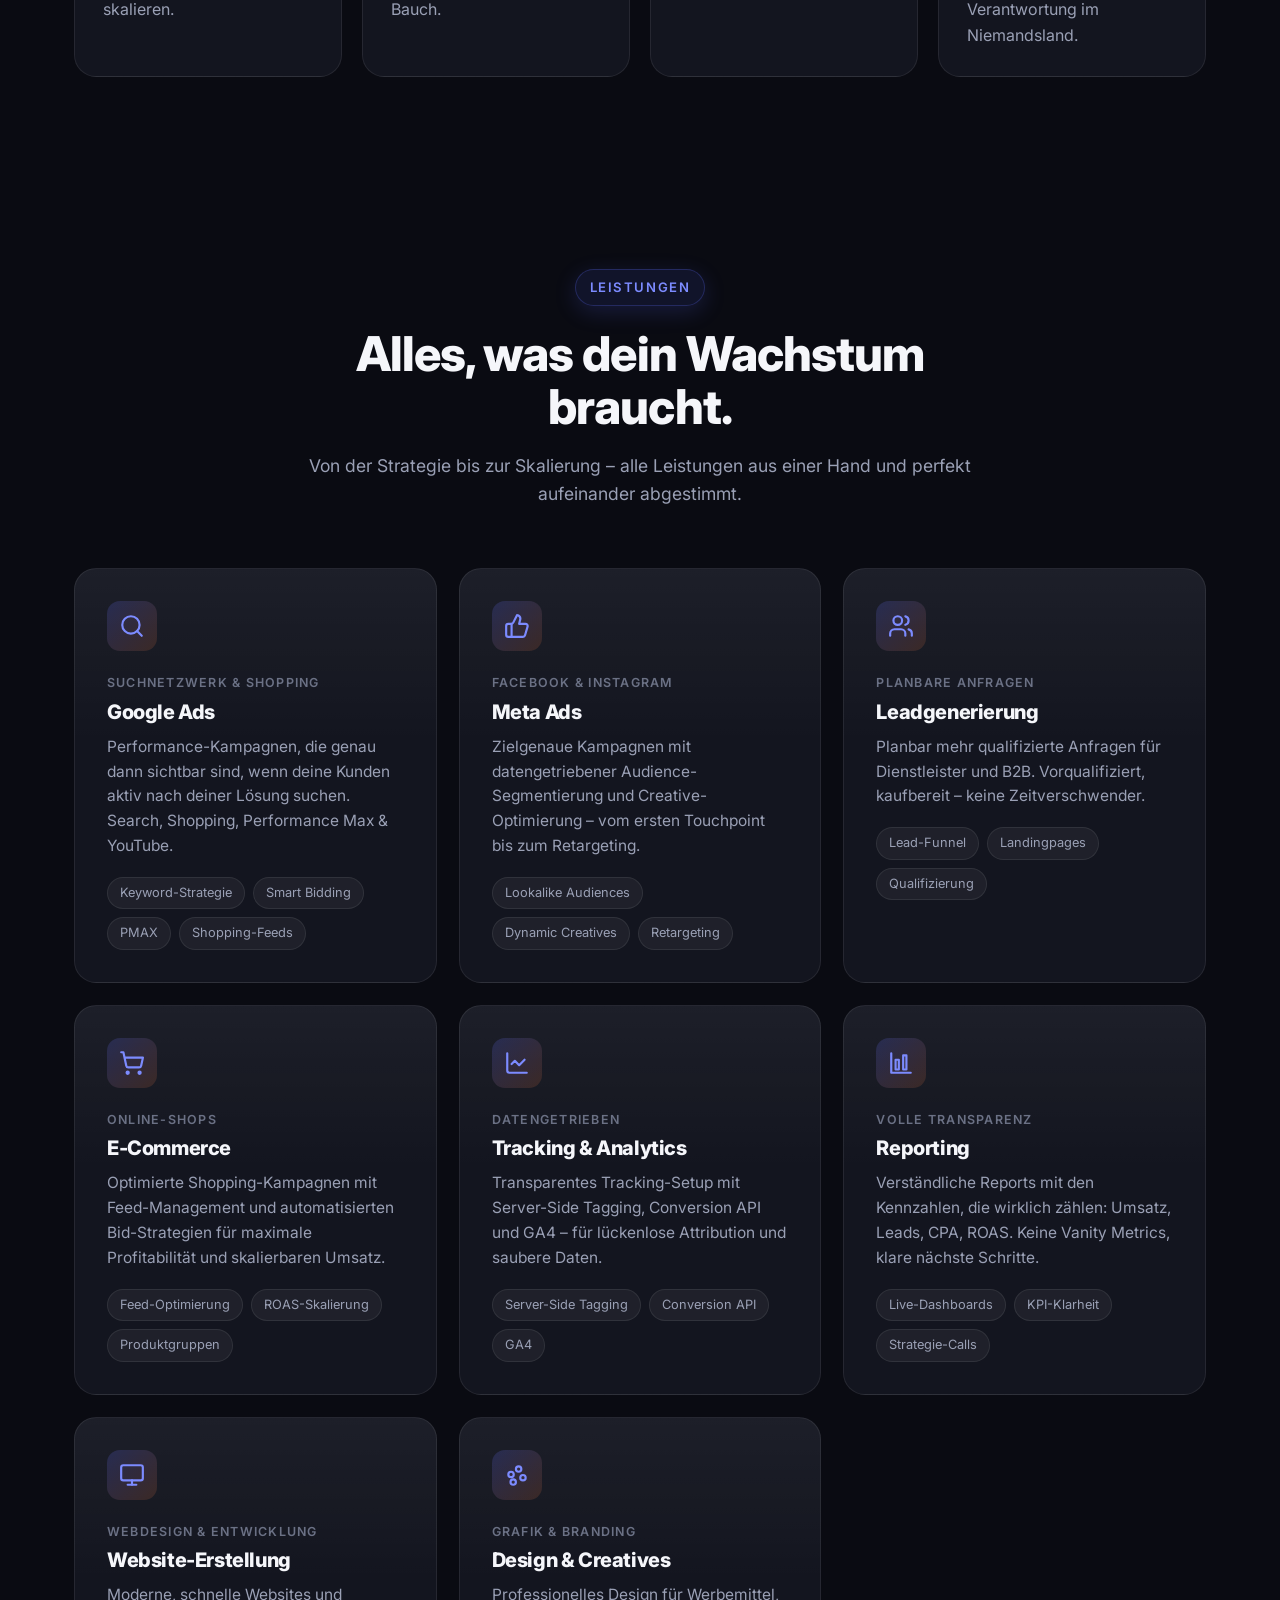
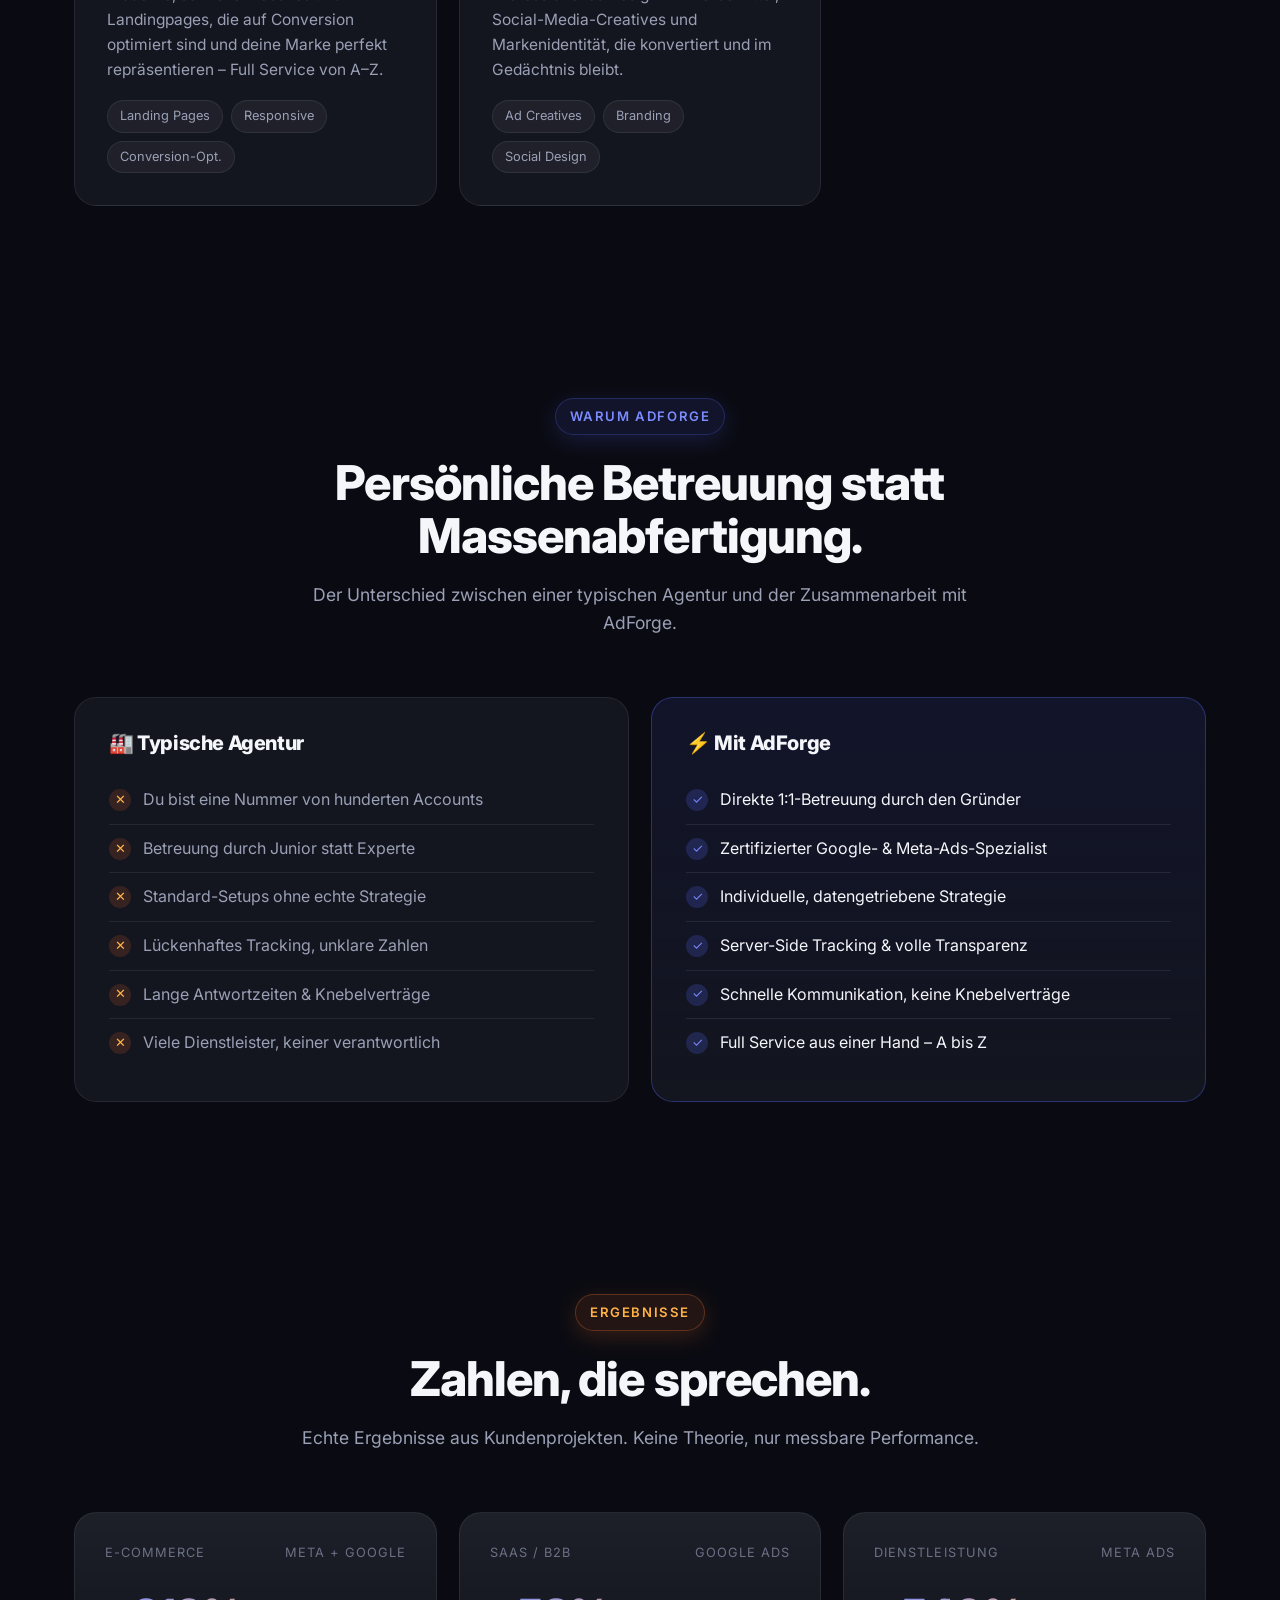
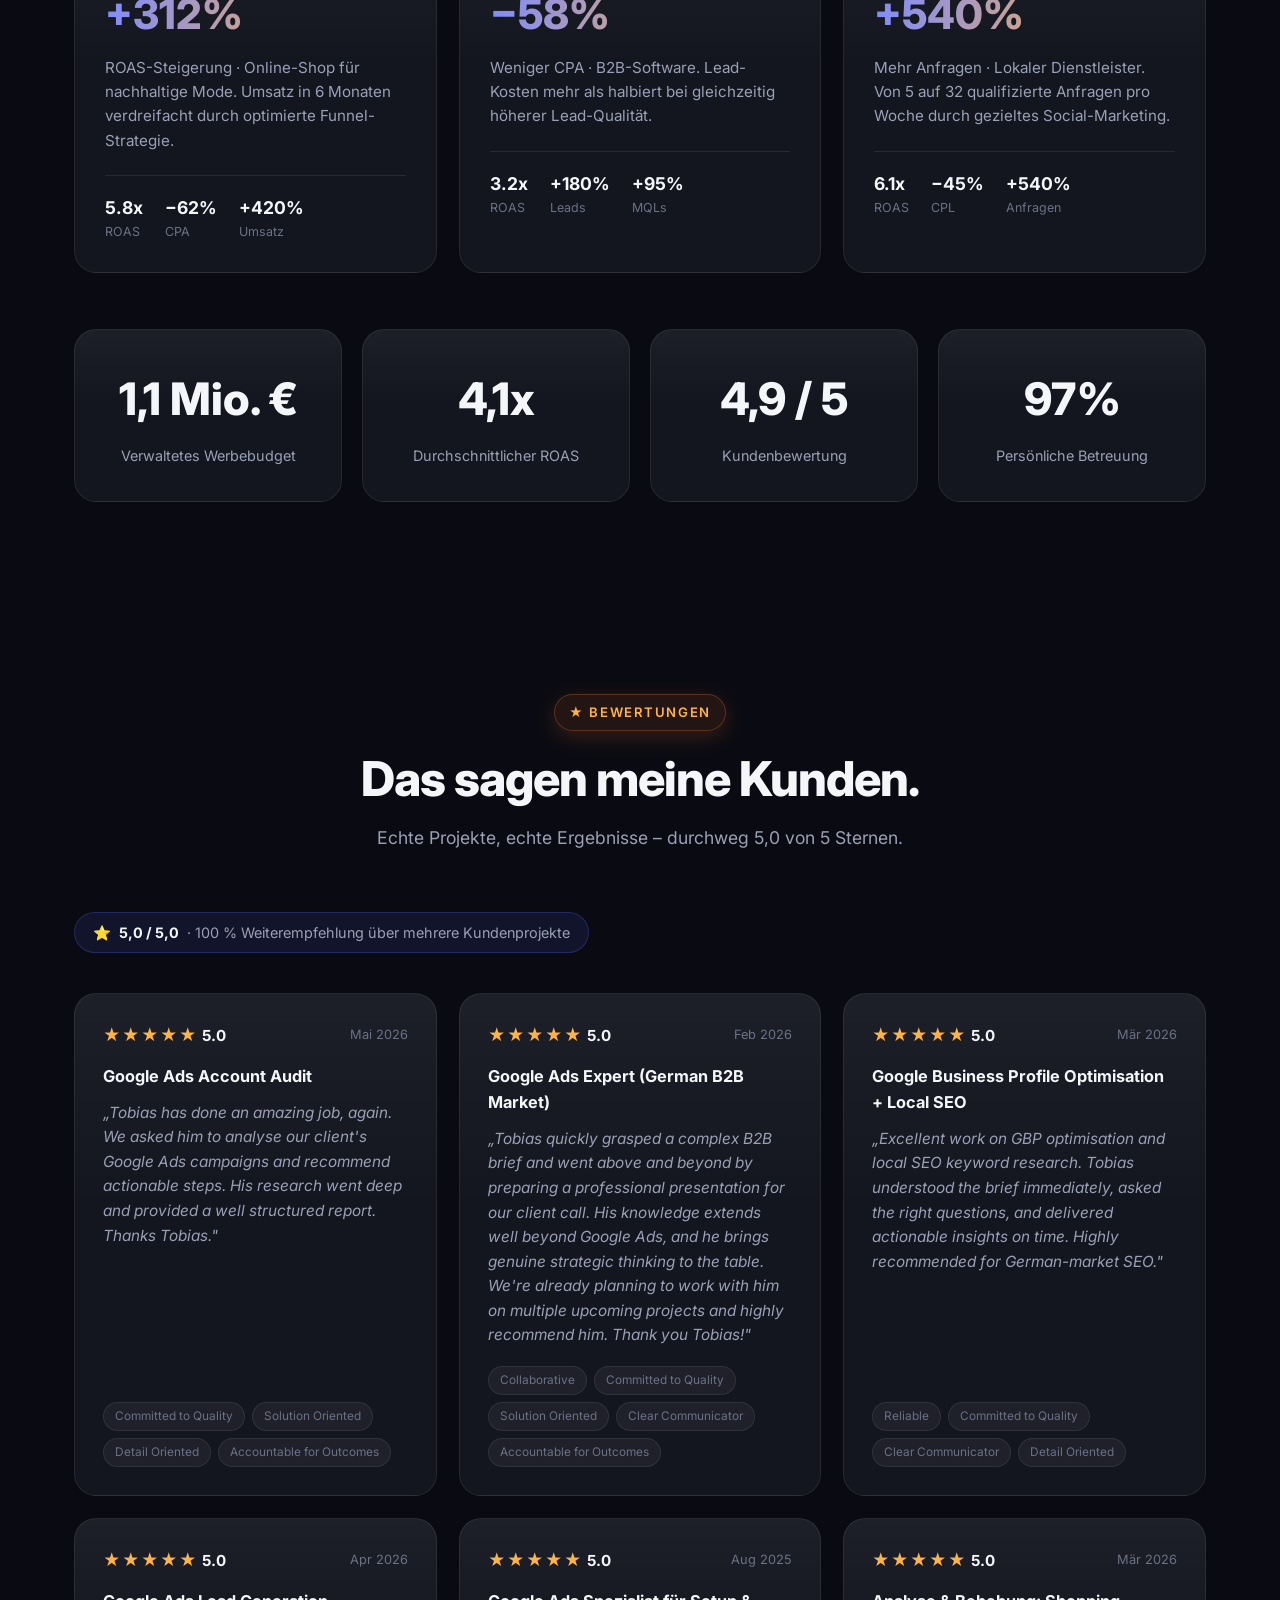
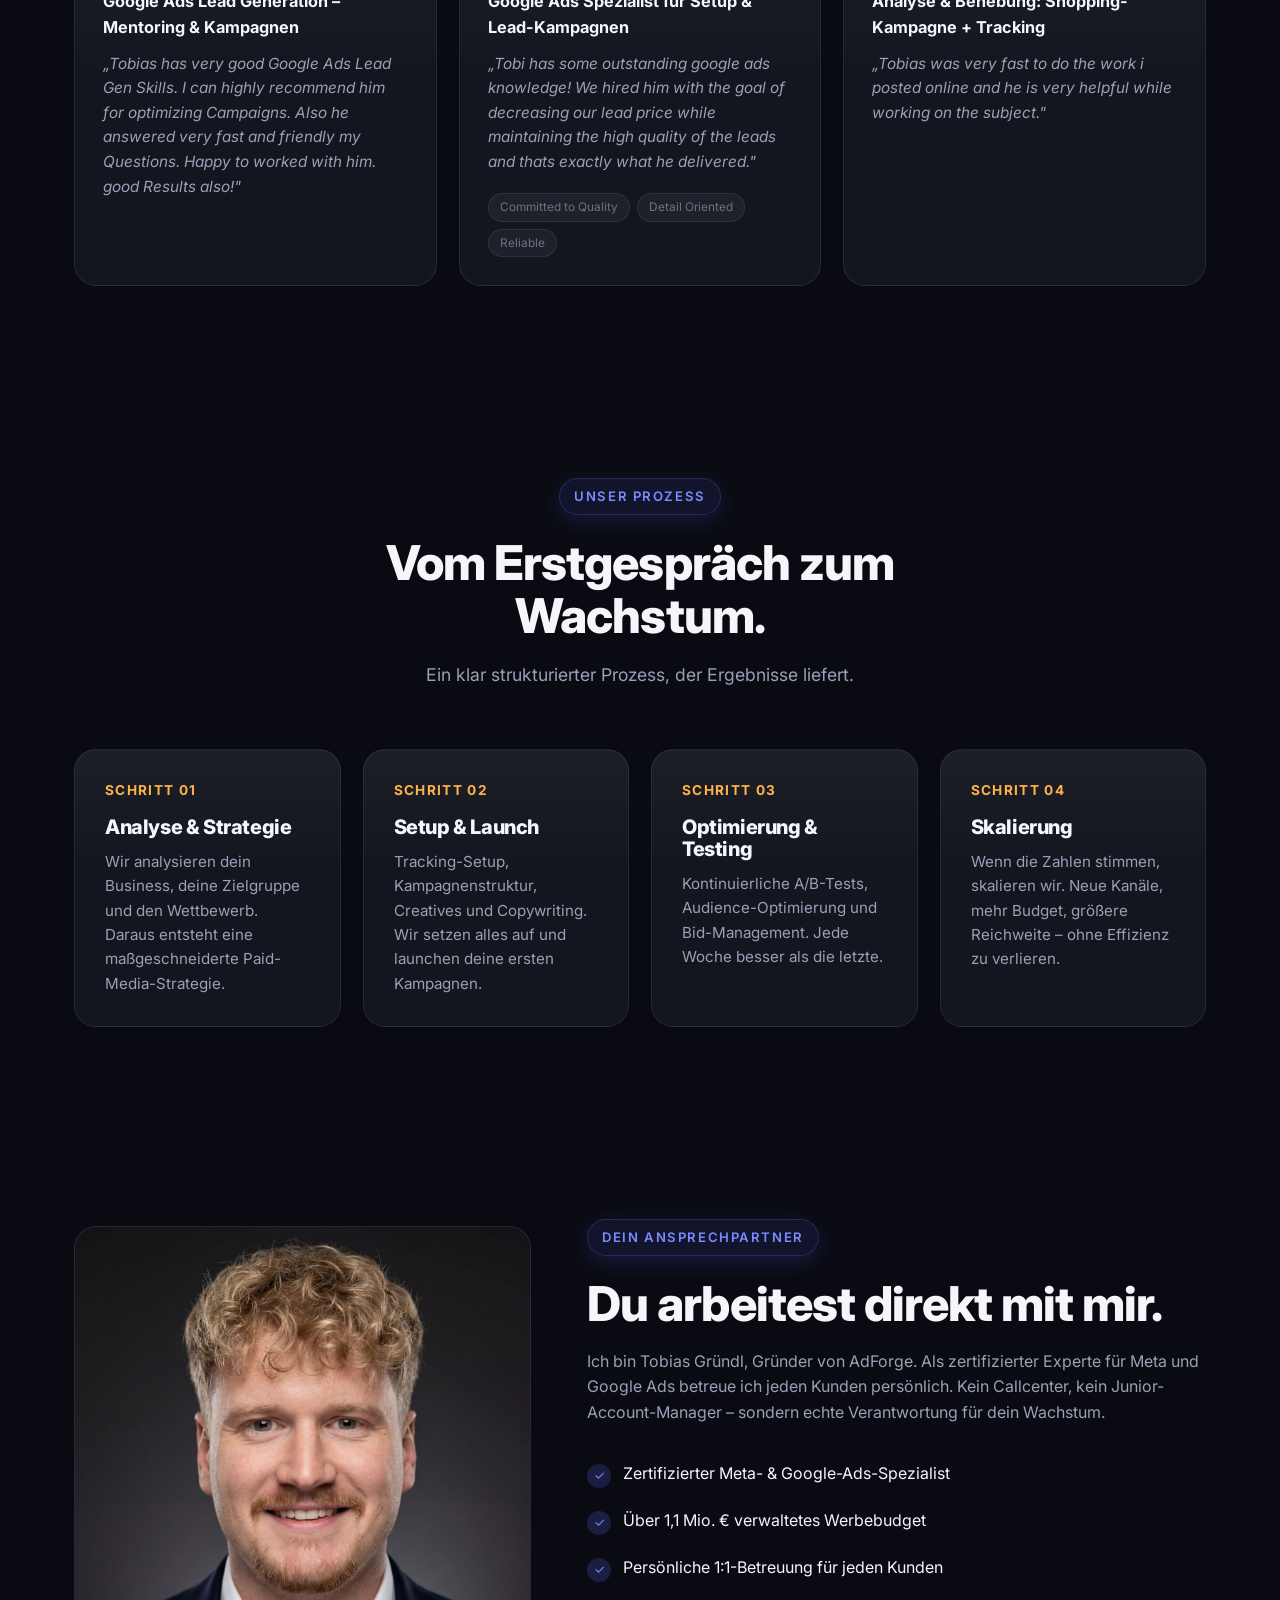
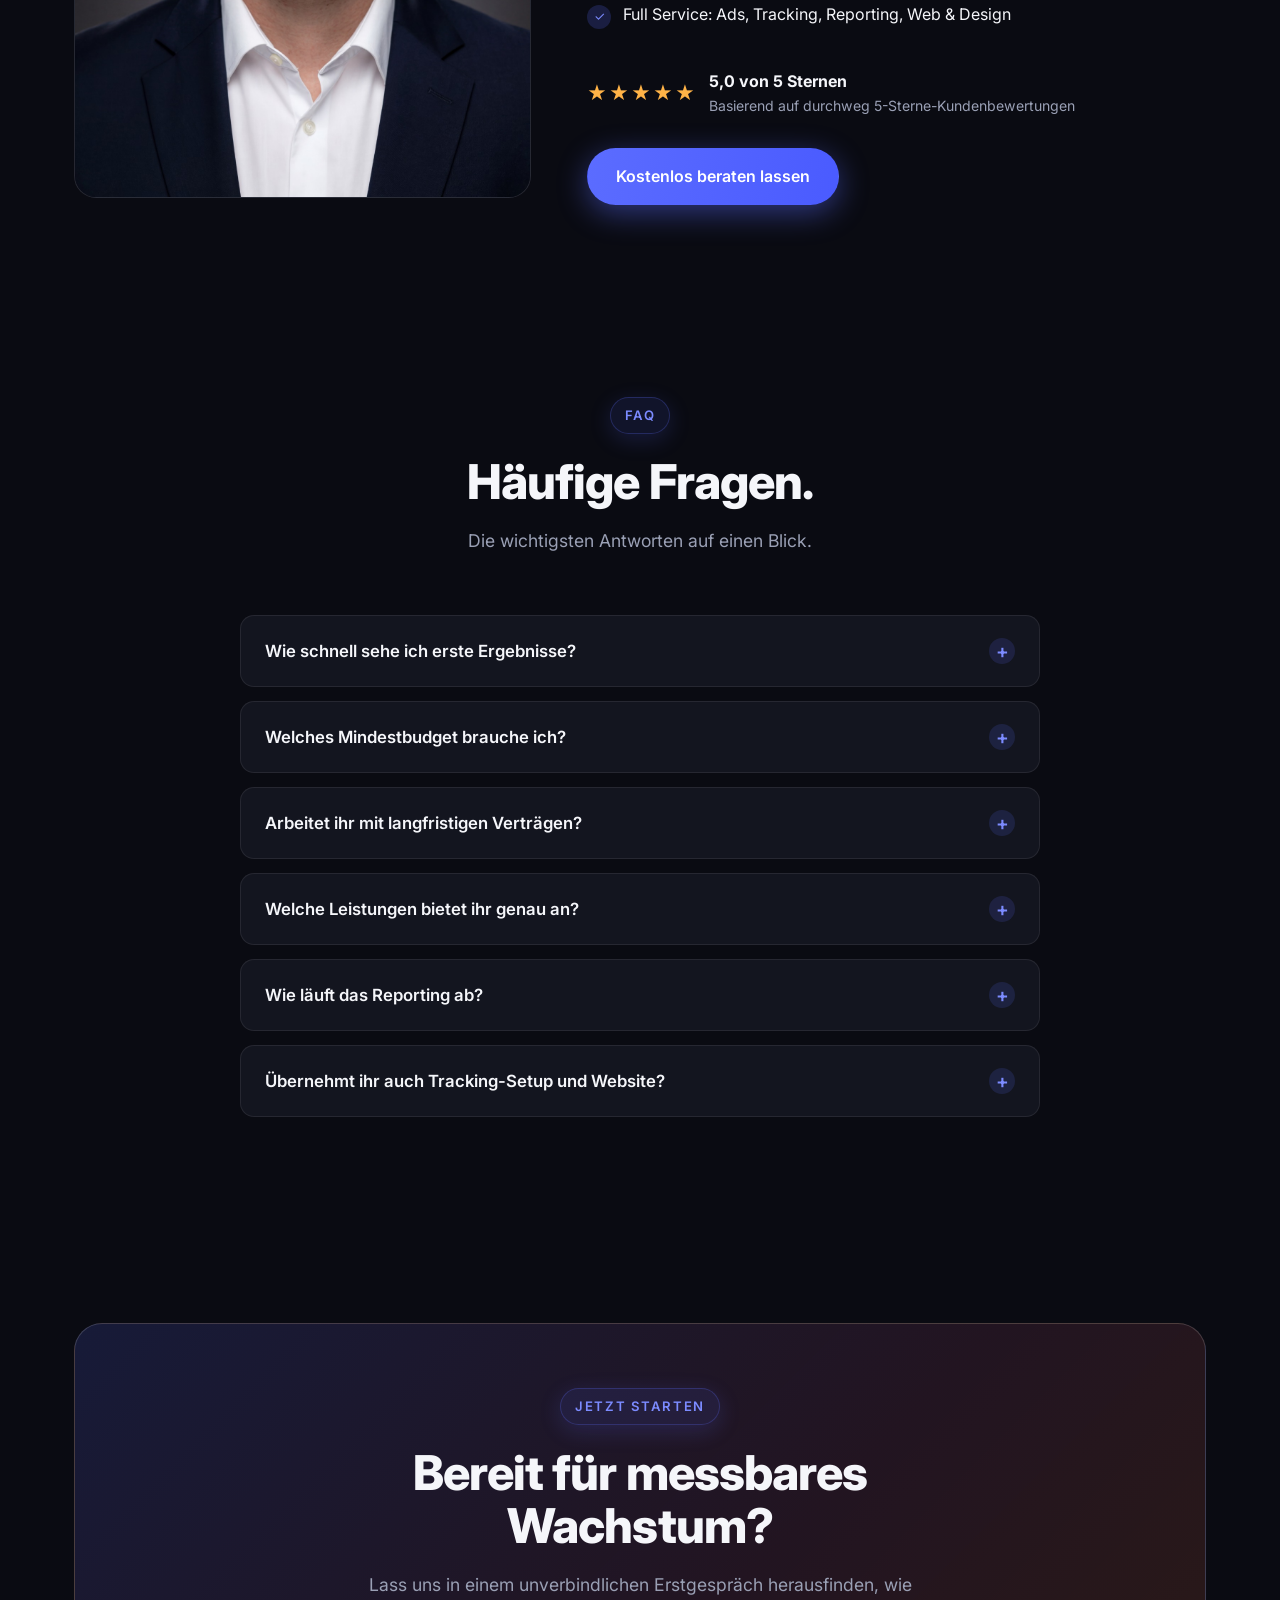
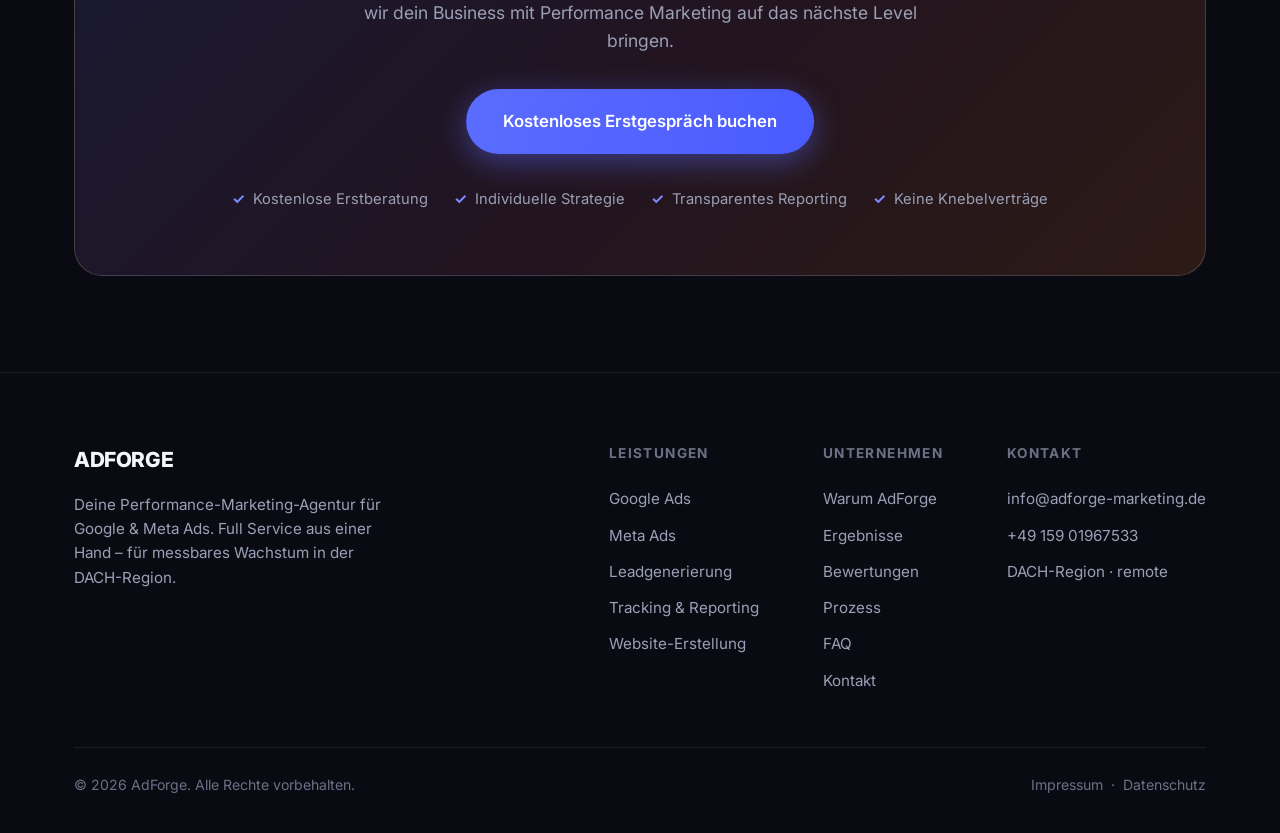
==== commit 7532738d: "Add files via upload" ====
--- a/index.html
+++ b/index.html
@@ -534,6 +534,6 @@
     </div>
   </footer>
 
-  <script src="script.js?v=3"></script>
+  <script src="script.js?v=4"></script>
 </body>
 </html>
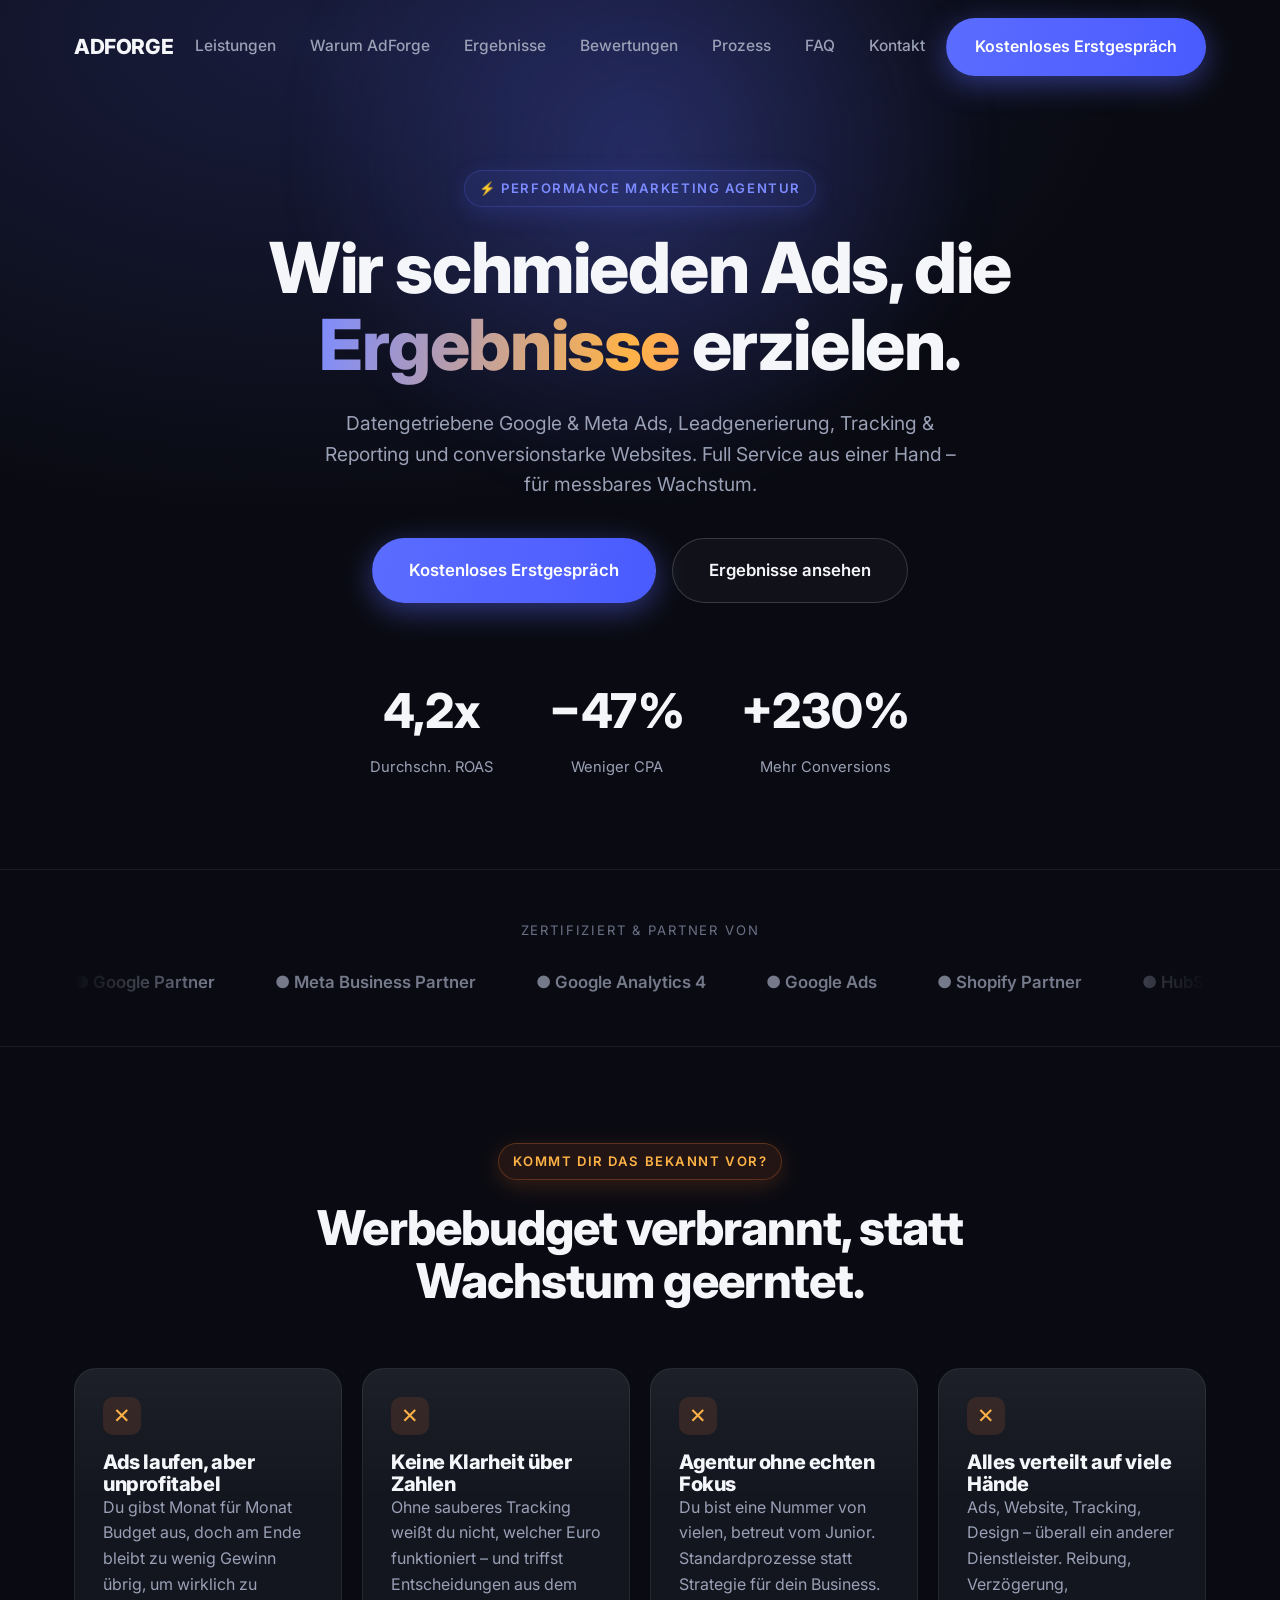
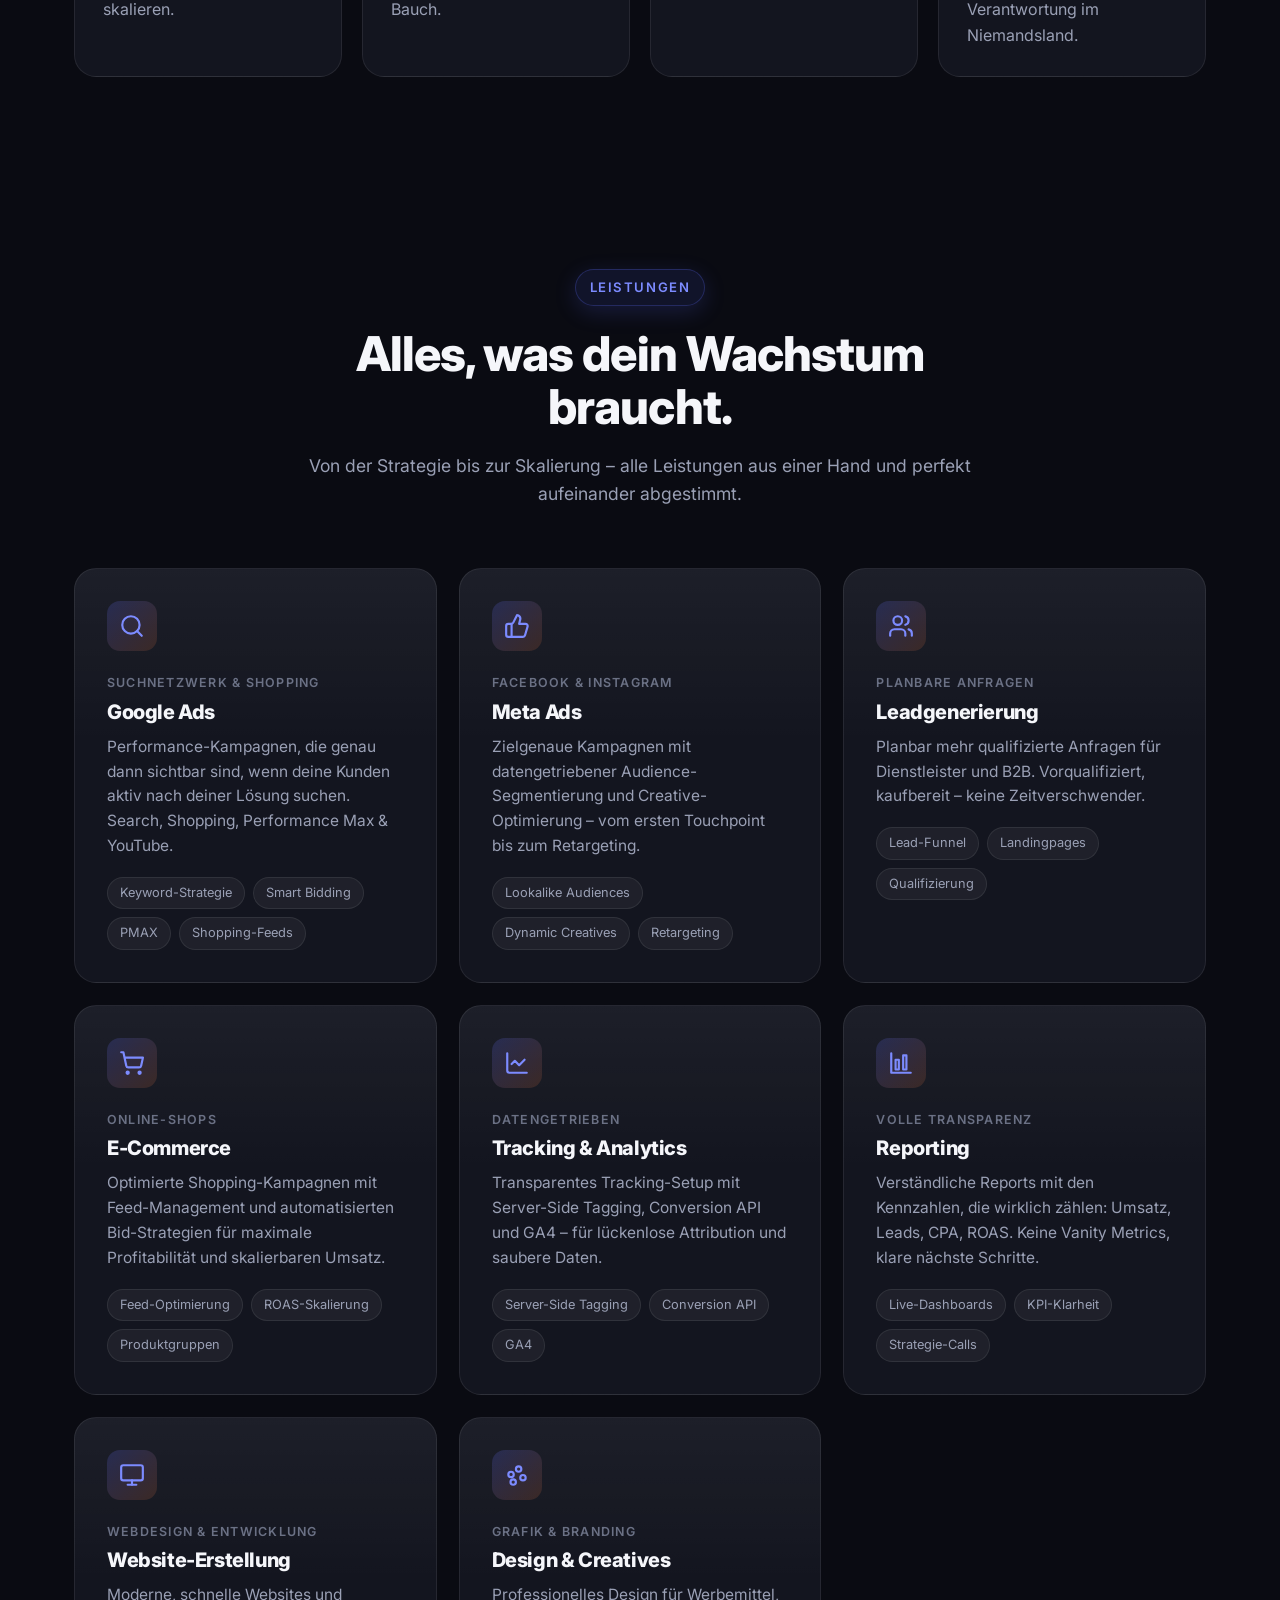
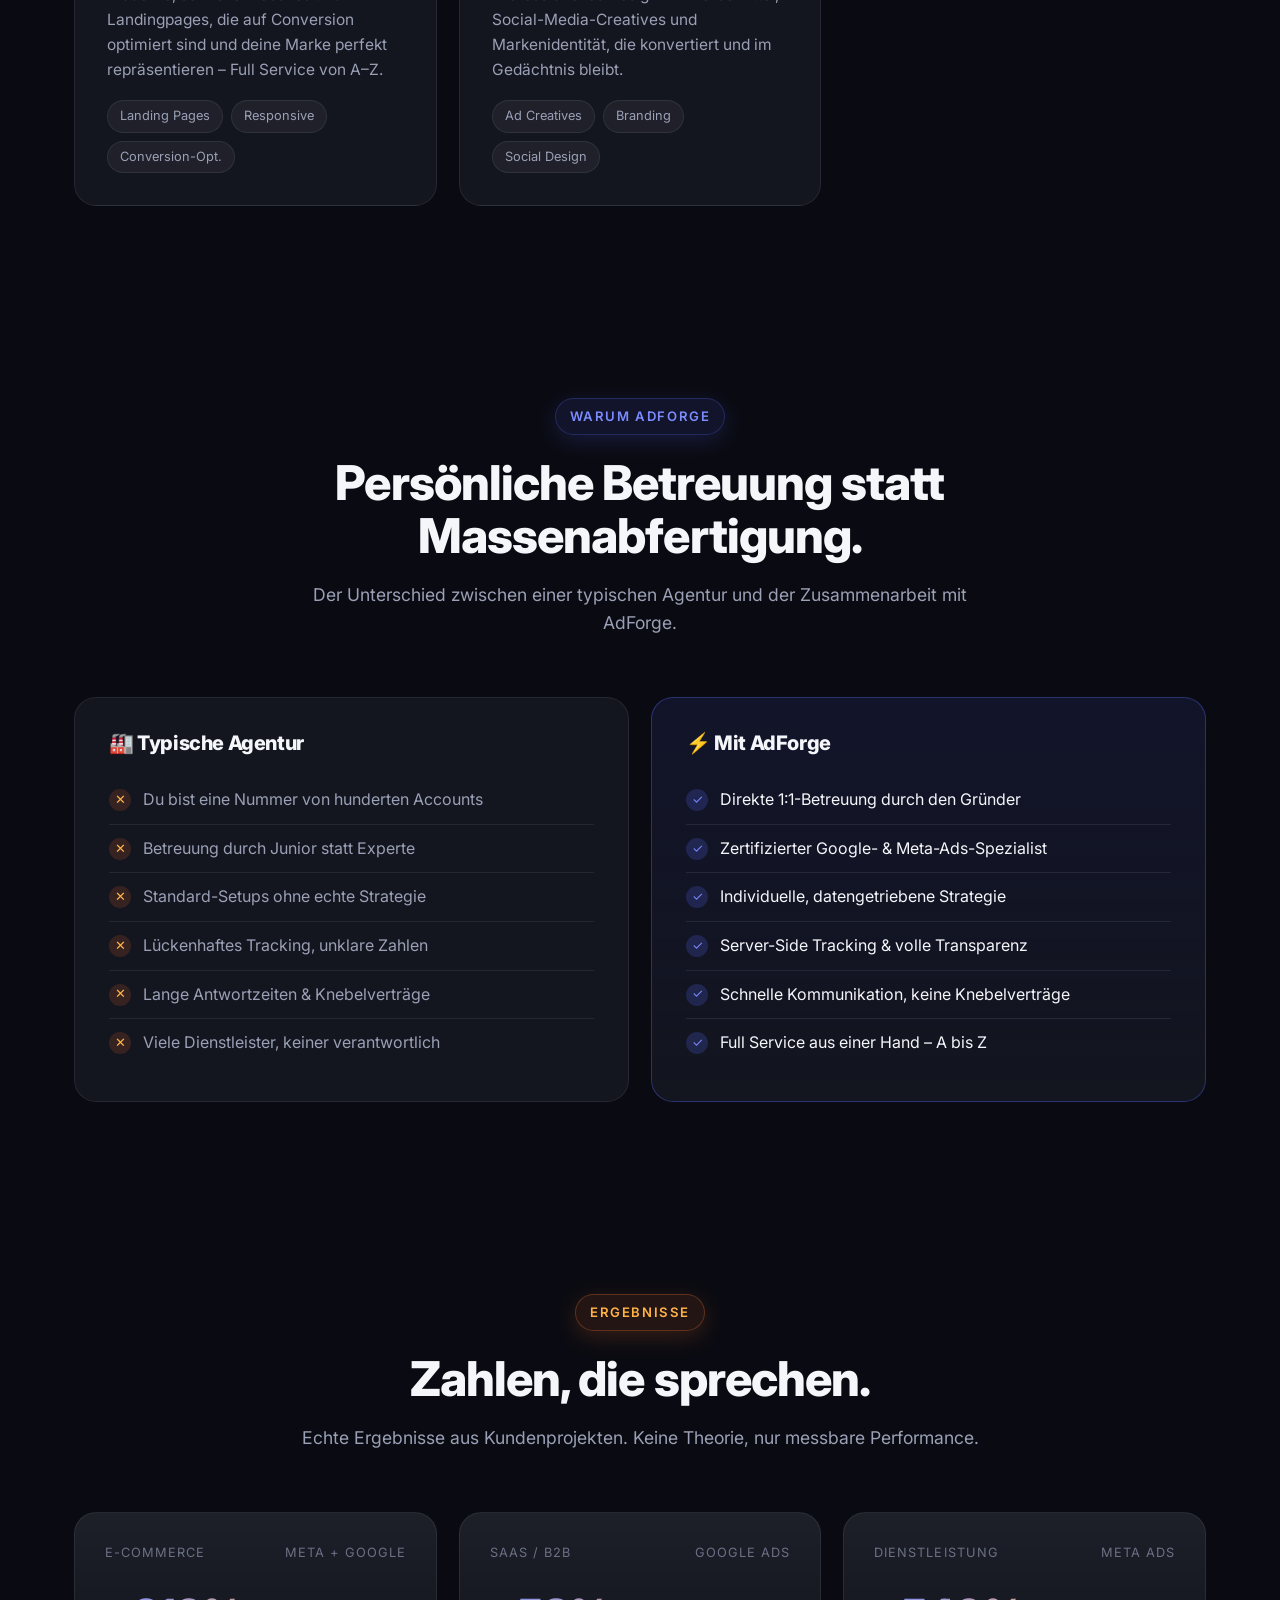
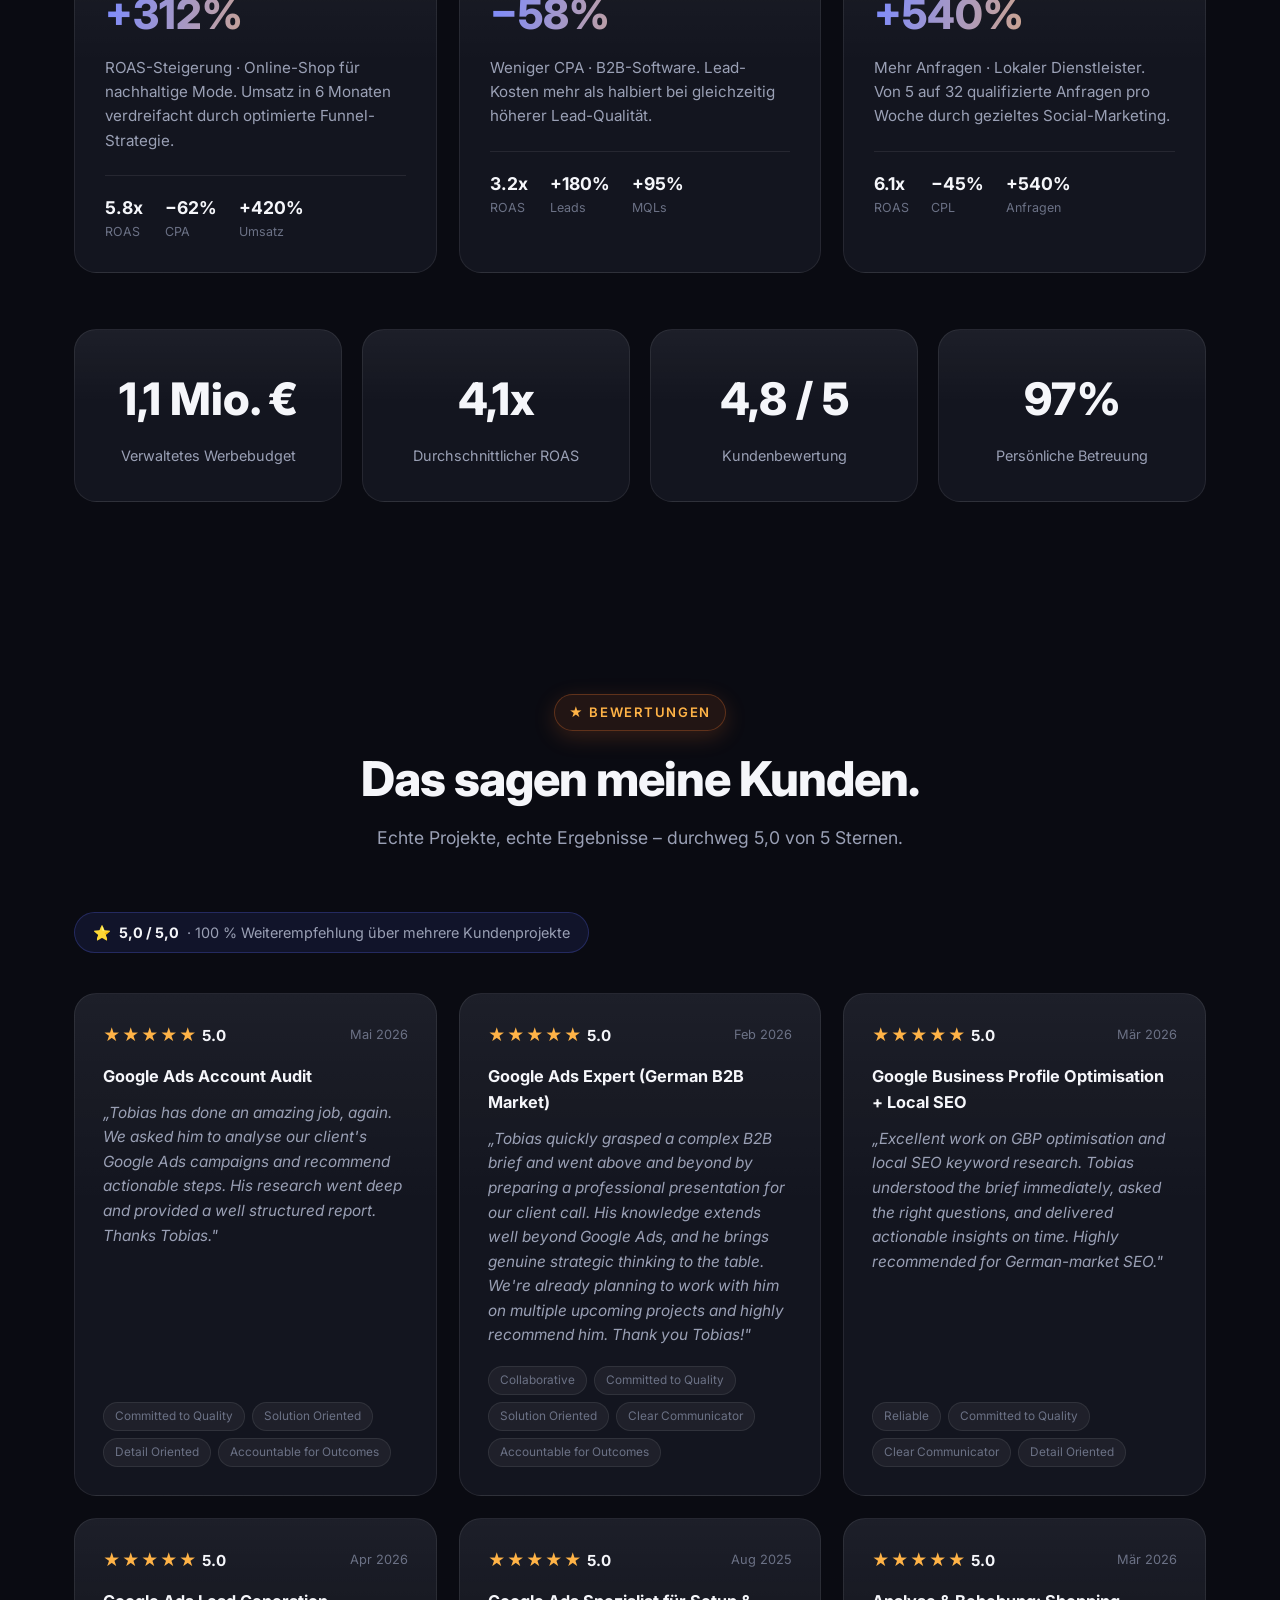
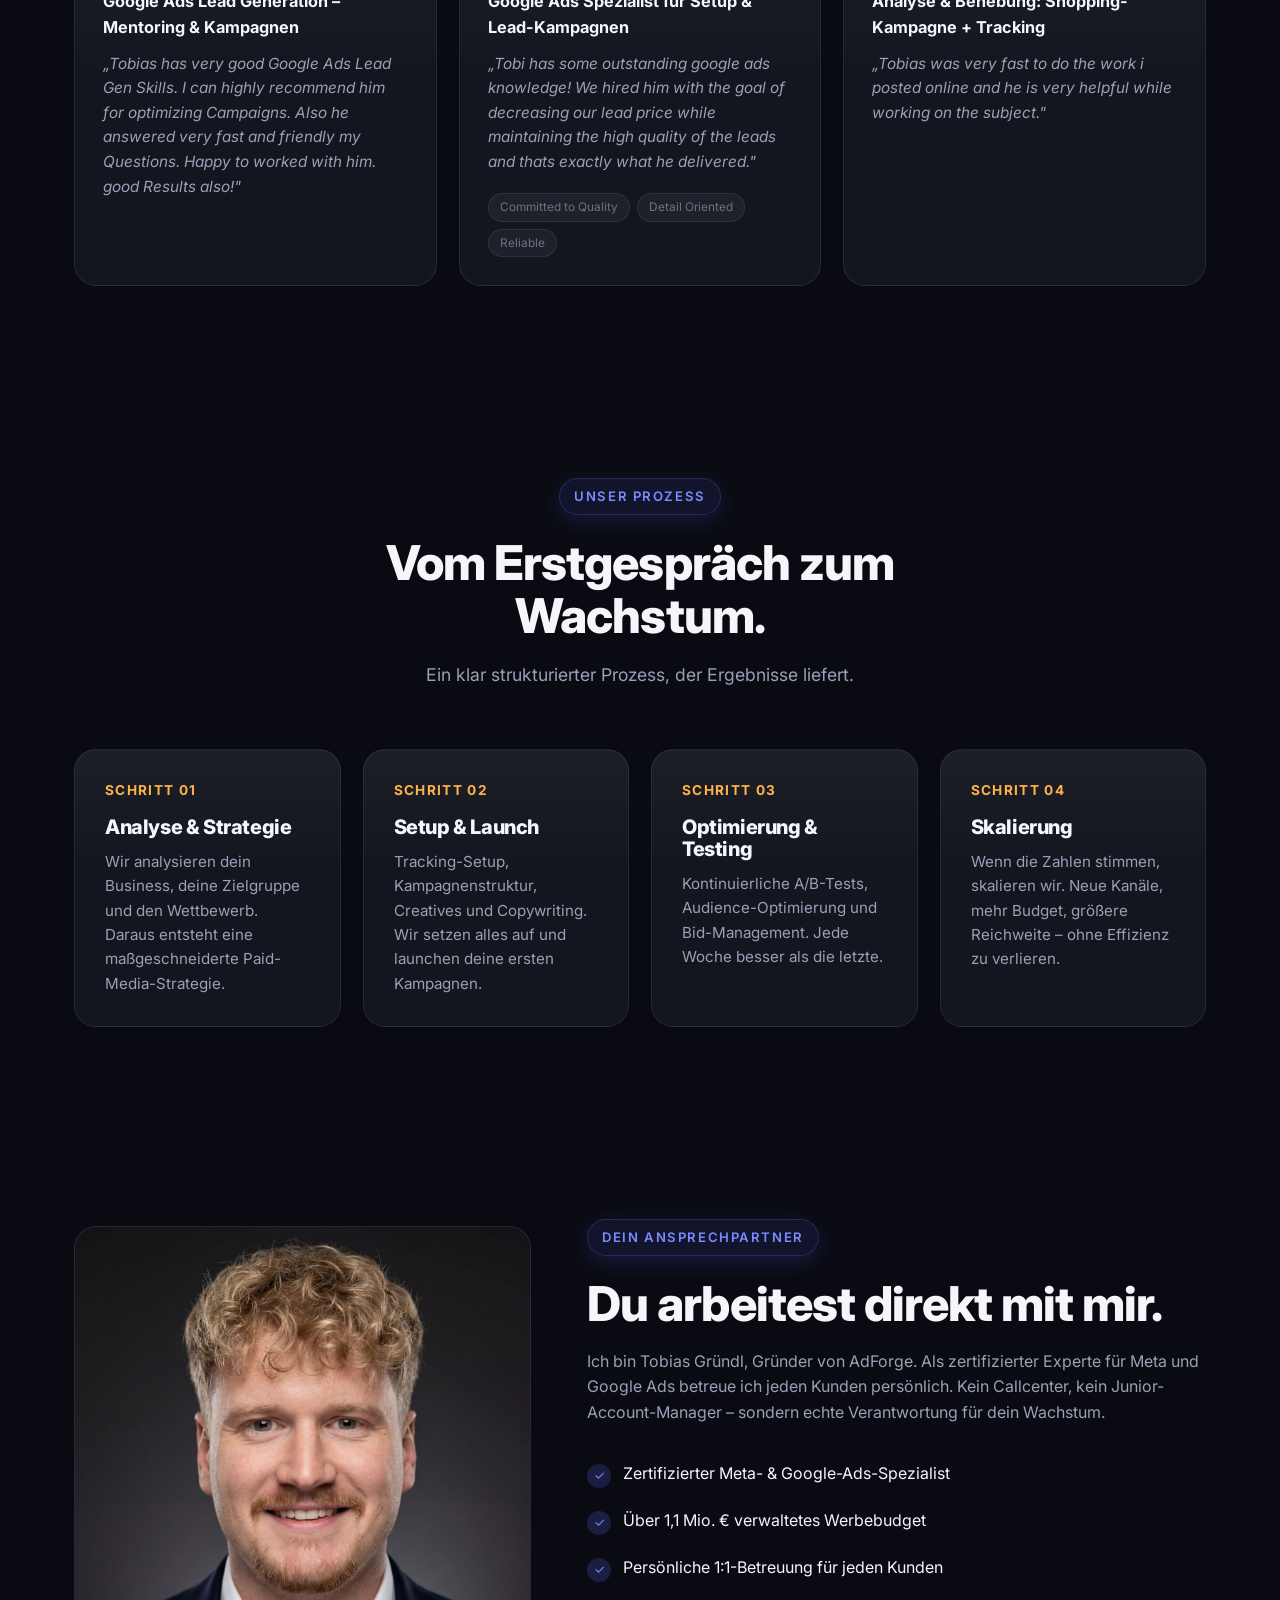
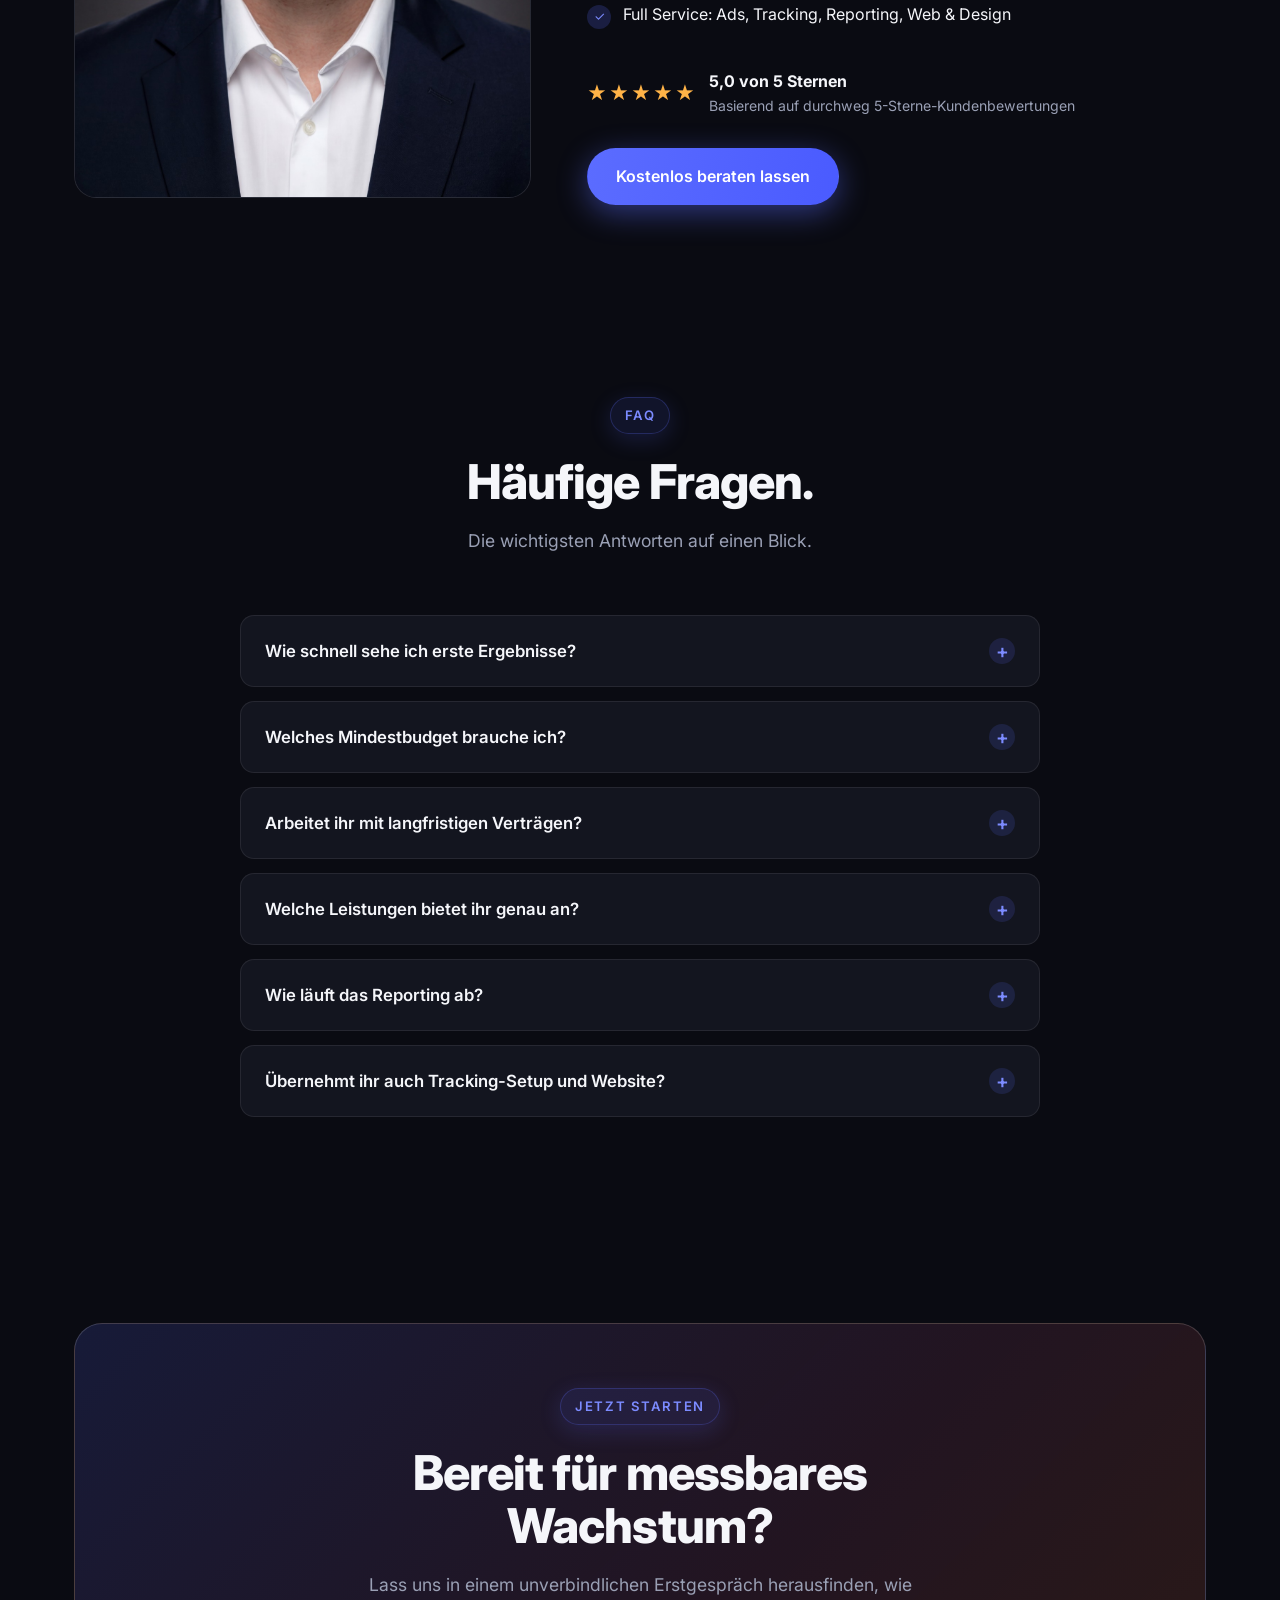
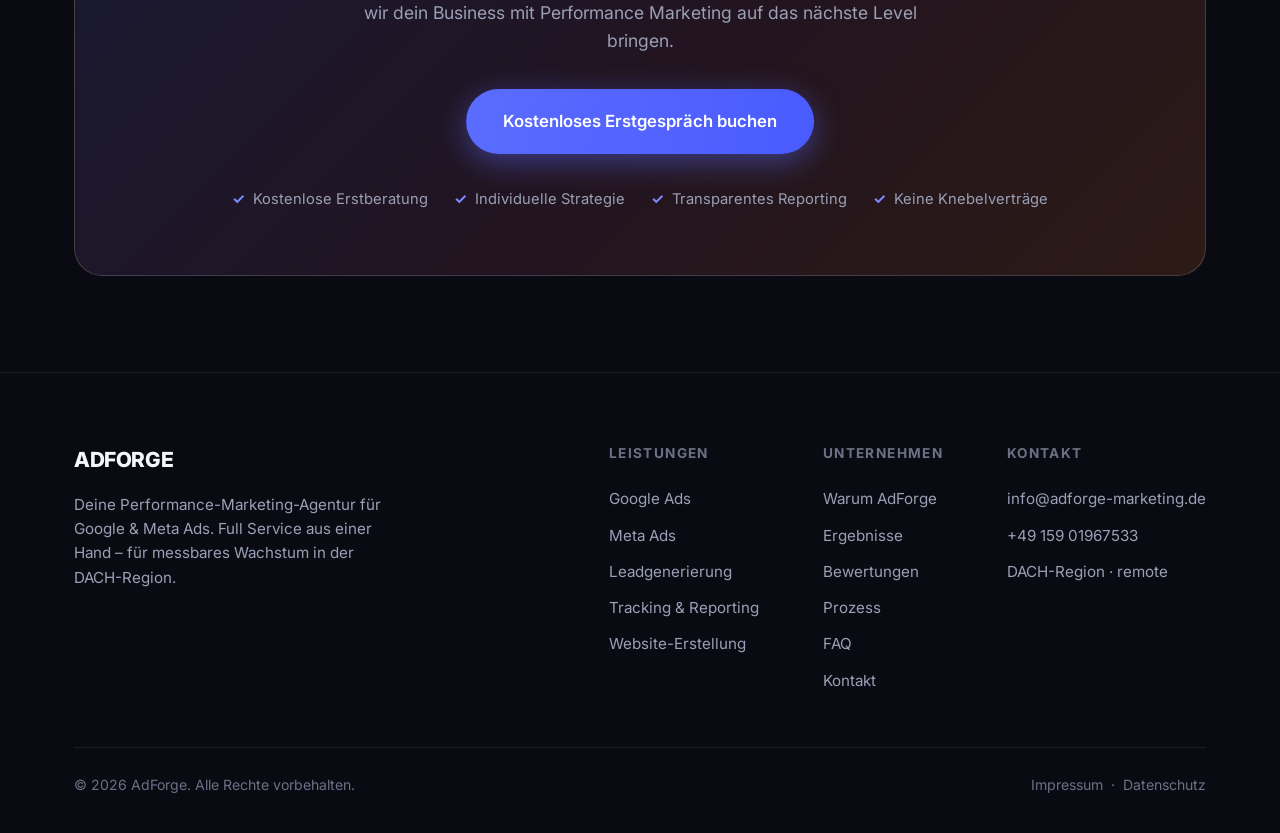
==== commit 4fe7ba5c: "Add files via upload" ====
--- a/index.html
+++ b/index.html
@@ -2,12 +2,12 @@
 <html lang="de">
 <head>
   <!-- Google tag (gtag.js) -->
-  <script async src="https://www.googletagmanager.com/gtag/js?id=G-HGZVSD7EME"></script>
+  <script async src="https://www.googletagmanager.com/gtag/js?id=G-VGM3GDMBKW"></script>
   <script>
     window.dataLayer = window.dataLayer || [];
     function gtag(){dataLayer.push(arguments);}
     gtag('js', new Date());
-    gtag('config', 'G-HGZVSD7EME');
+    gtag('config', 'G-VGM3GDMBKW');
   </script>
 
   <meta charset="UTF-8" />
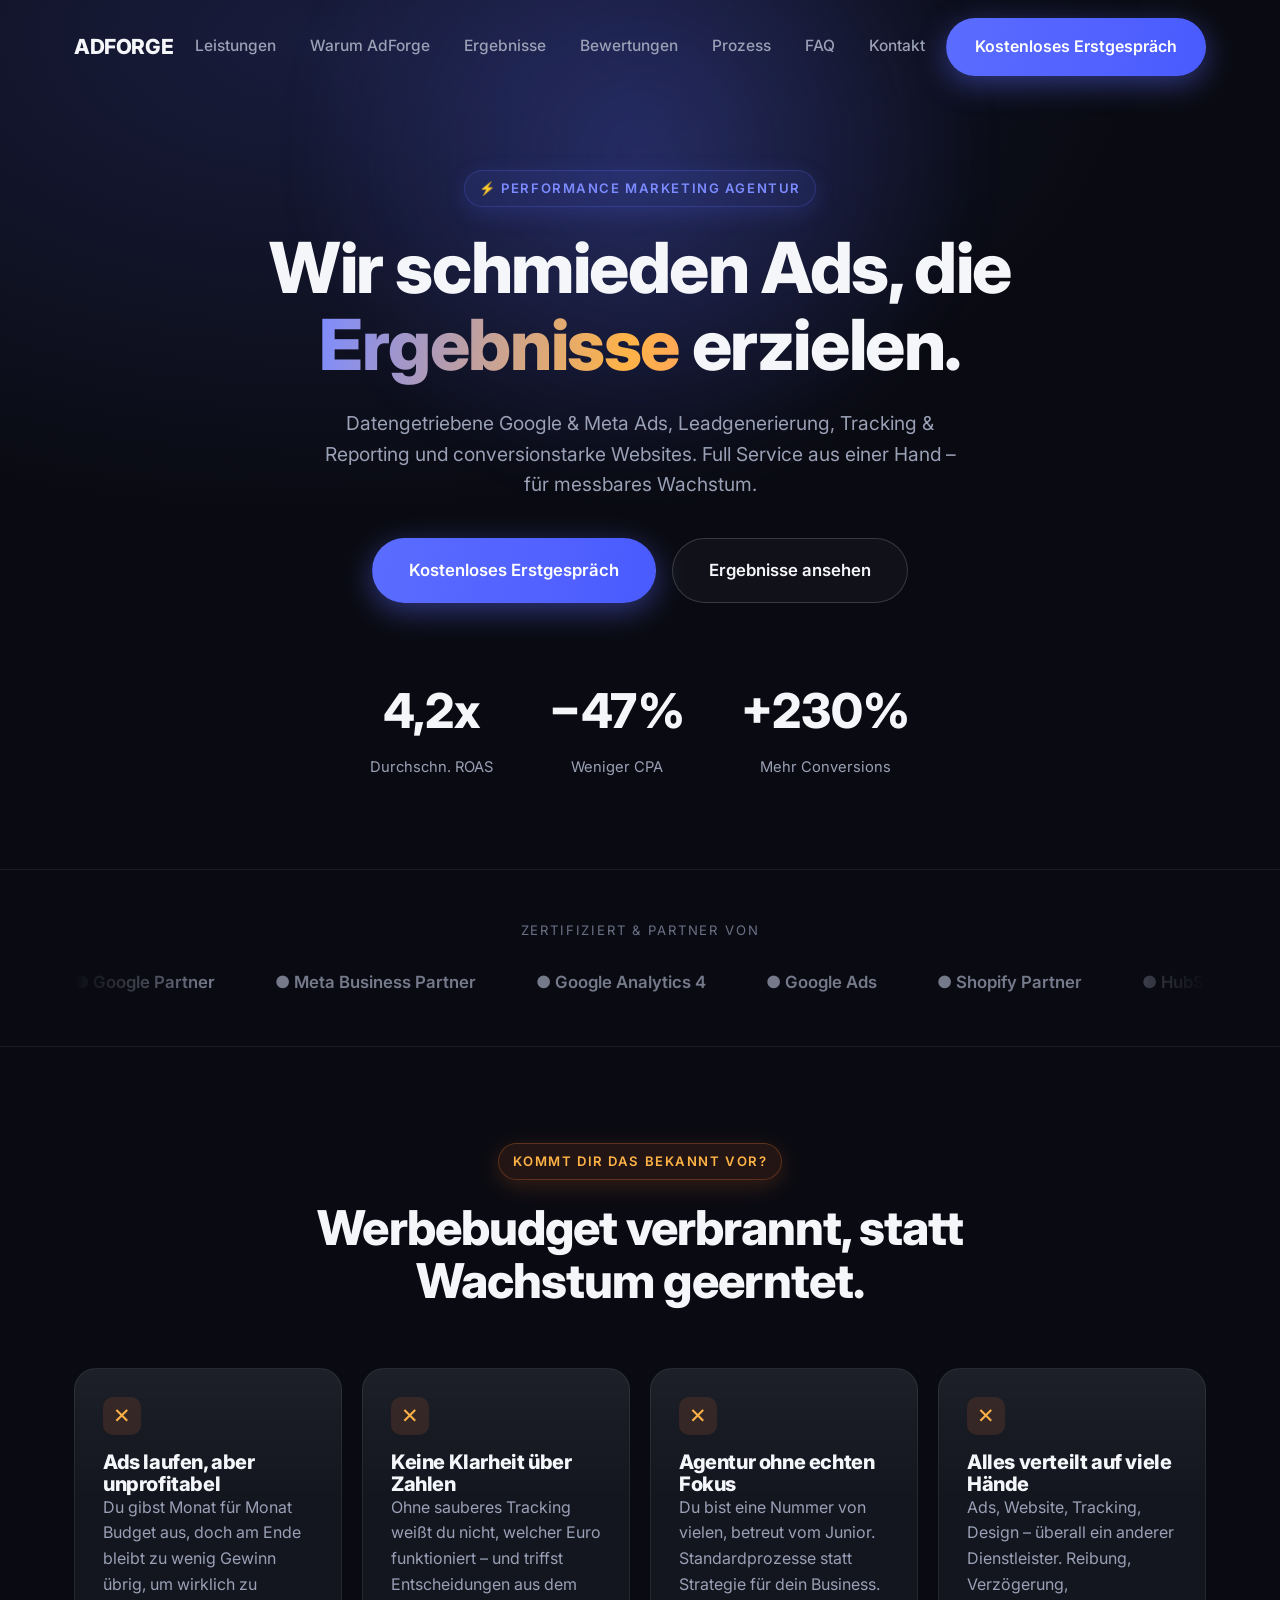
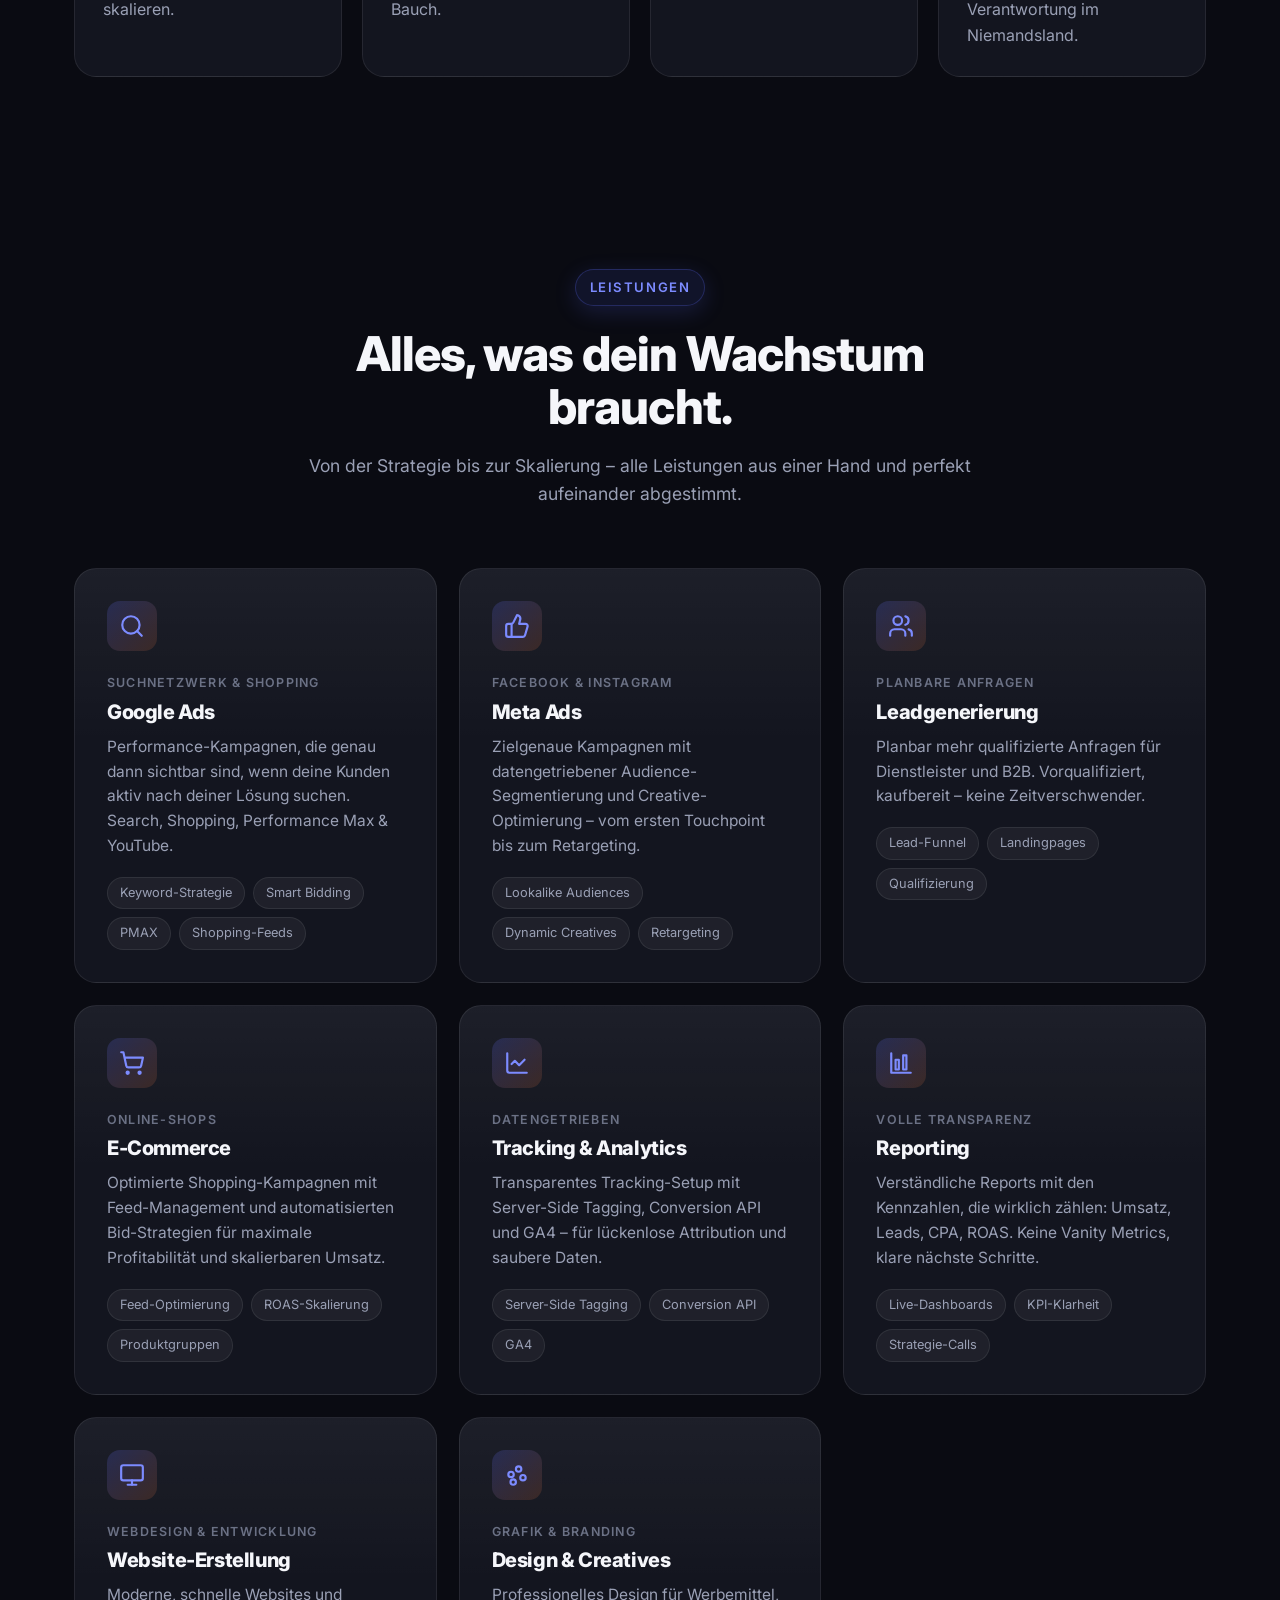
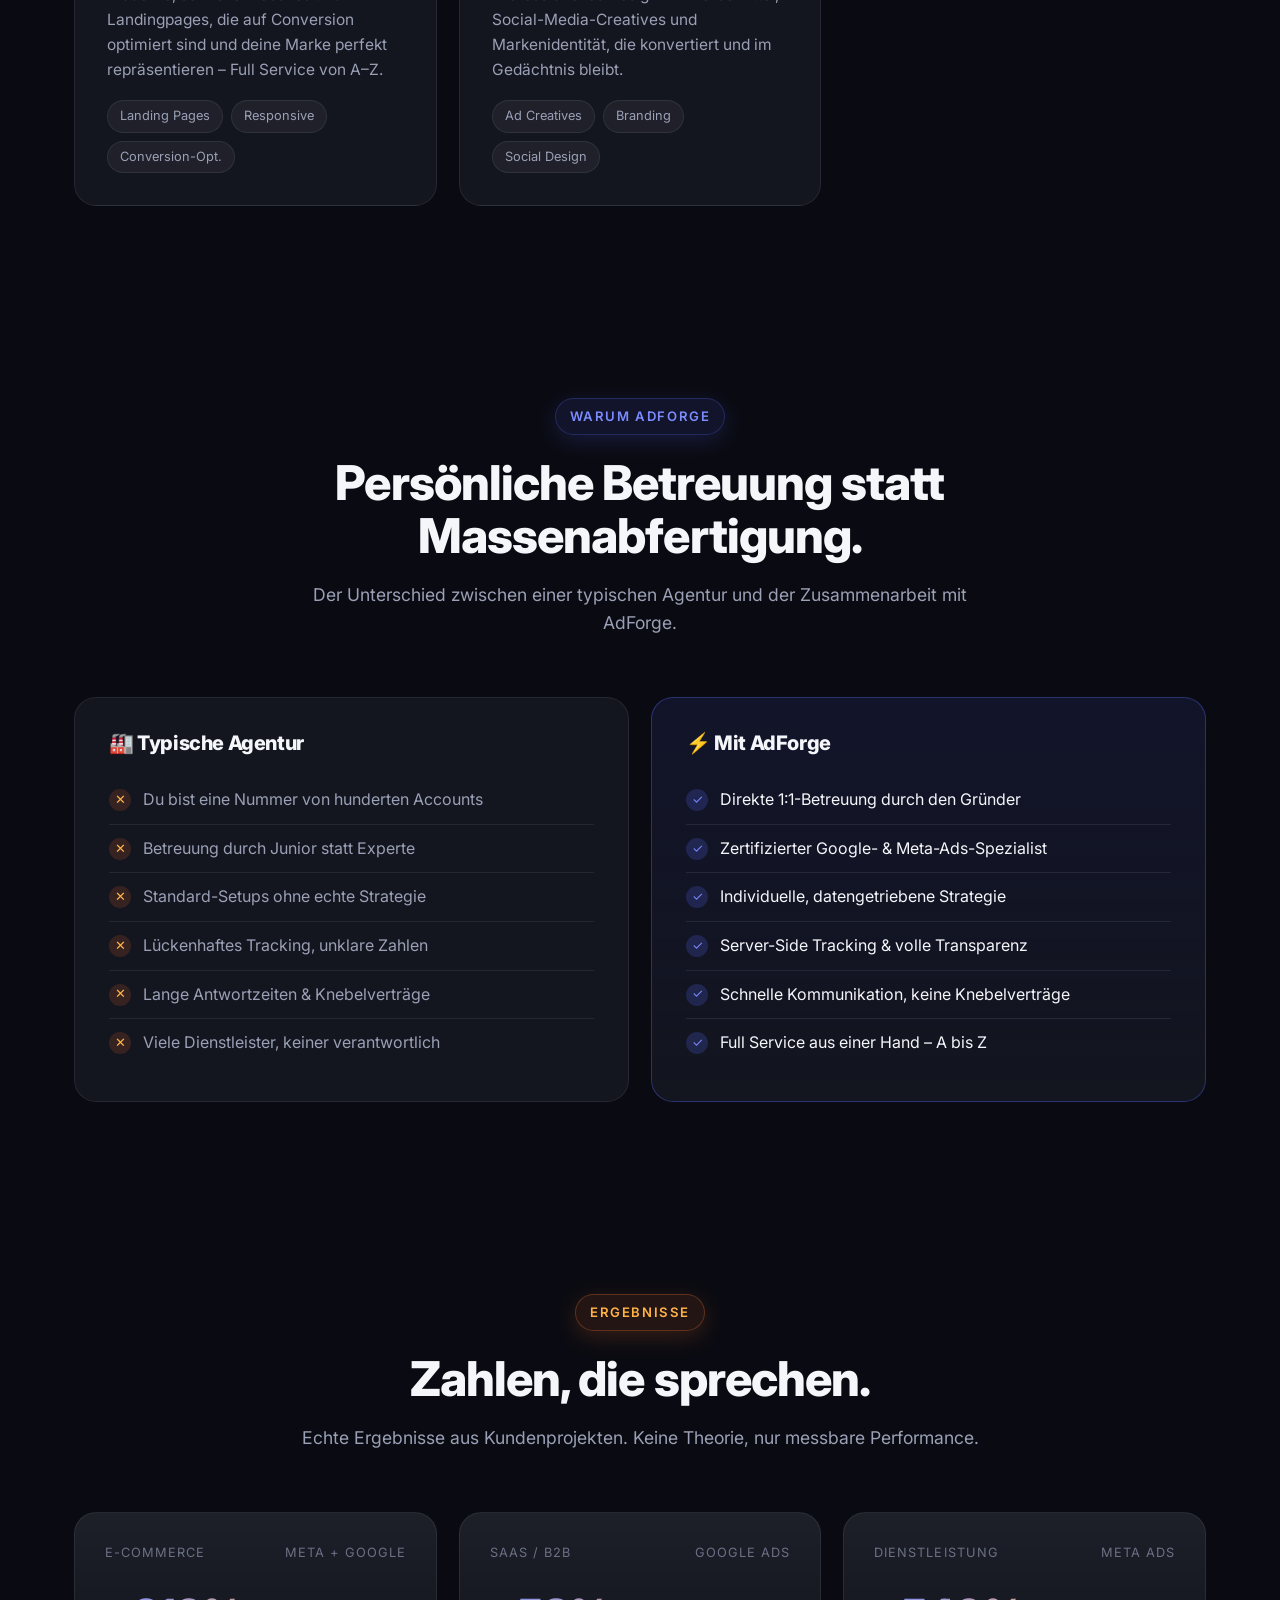
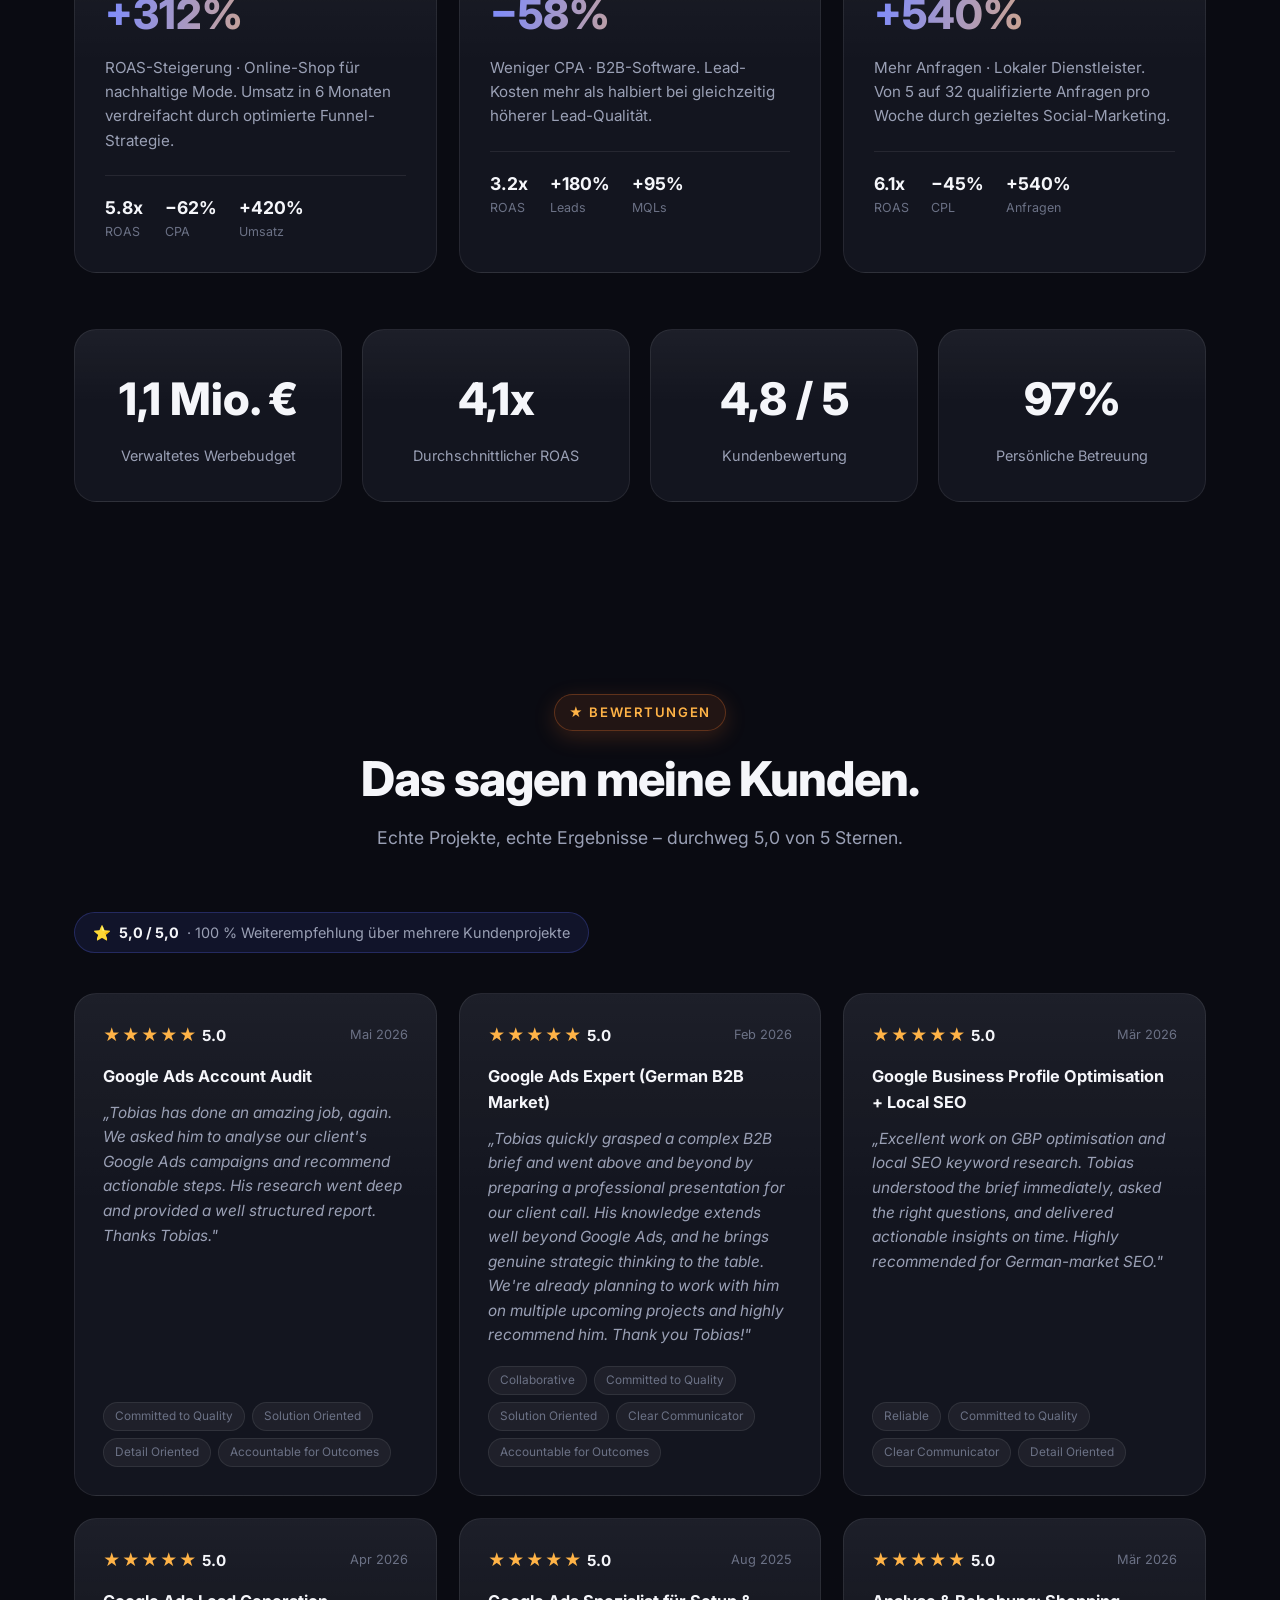
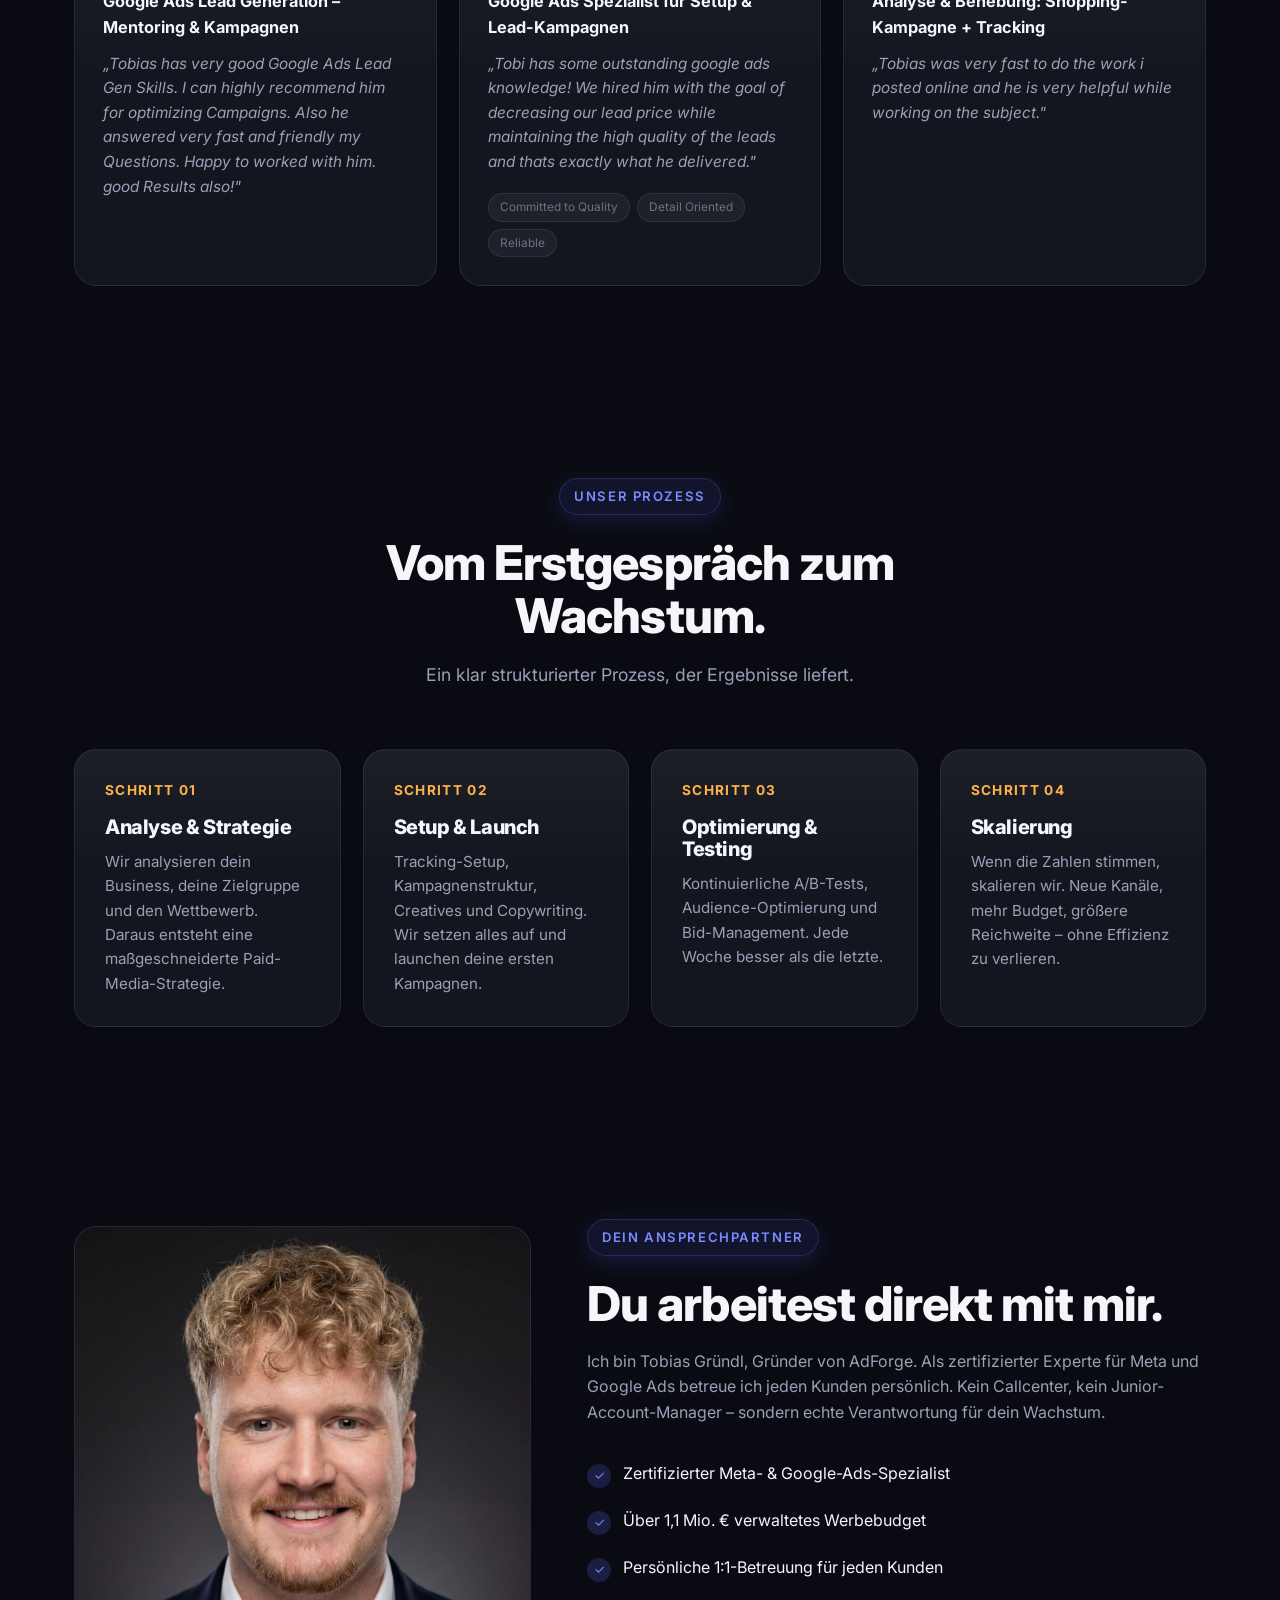
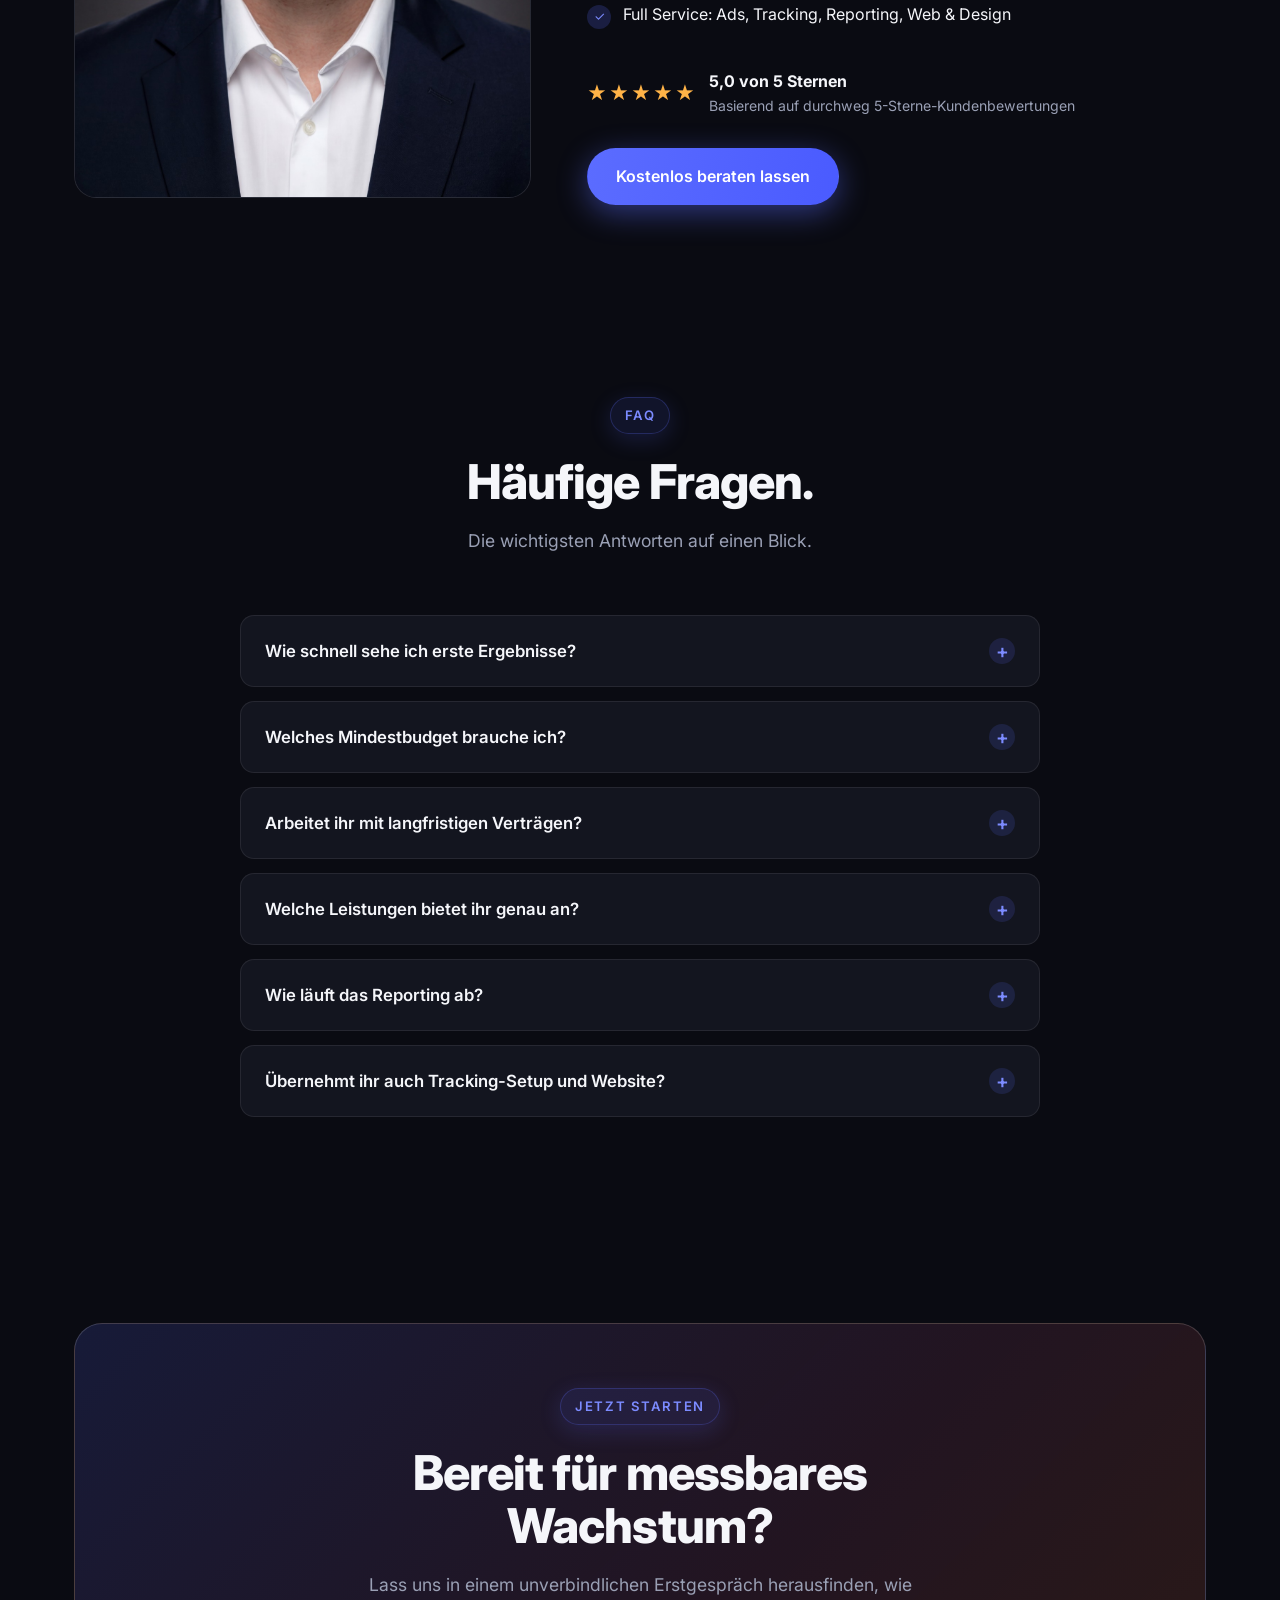
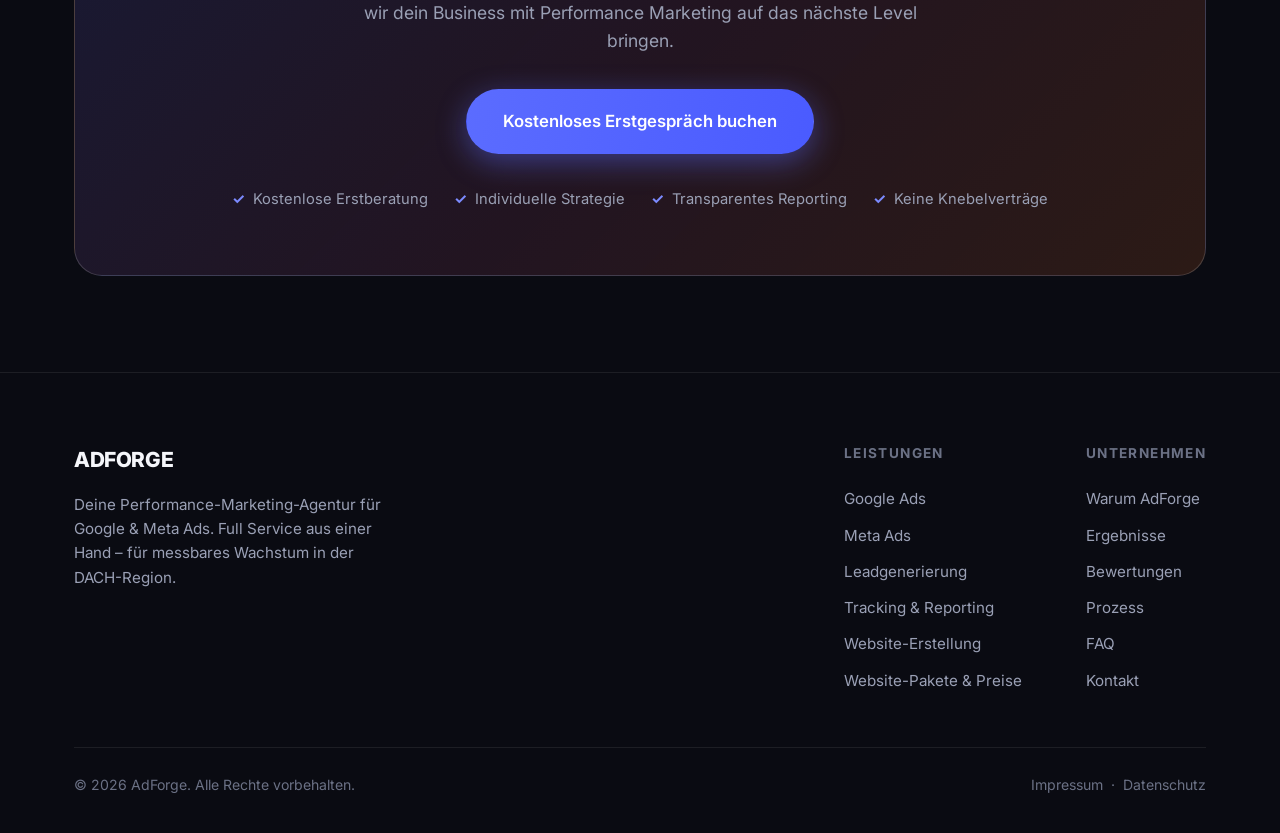
==== commit 5d0c6129: "Footer: Link zu Website-Paketen (websites.html) ergaenzt" ====
--- a/index.html
+++ b/index.html
@@ -1,539 +1,534 @@
 <!DOCTYPE html>
 <html lang="de">
 <head>
-  <!-- Google tag (gtag.js) -->
-  <script async src="https://www.googletagmanager.com/gtag/js?id=G-VGM3GDMBKW"></script>
-  <script>
-    window.dataLayer = window.dataLayer || [];
-    function gtag(){dataLayer.push(arguments);}
-    gtag('js', new Date());
-    gtag('config', 'G-VGM3GDMBKW');
-  </script>
-
-  <meta charset="UTF-8" />
-  <meta name="viewport" content="width=device-width, initial-scale=1" />
-  <meta name="theme-color" content="#0a0b12" />
-
-  <title>AdForge | Performance Marketing Agentur für Google &amp; Meta Ads</title>
-  <meta name="description" content="AdForge ist deine Performance-Marketing-Agentur für Google Ads &amp; Meta Ads. Leadgenerierung, E-Commerce, Tracking, Reporting und conversionstarke Websites – Full Service aus einer Hand. Persönliche 1:1-Betreuung in der DACH-Region." />
-  <meta name="keywords" content="Performance Marketing Agentur, Google Ads Agentur, Meta Ads Agentur, Facebook Ads, Leadgenerierung, E-Commerce Marketing, Conversion Tracking, Server-Side Tracking, Reporting, Website erstellen lassen, ROAS steigern, DACH" />
-  <meta name="author" content="AdForge – Tobias Gründl" />
-  <meta name="robots" content="index, follow, max-image-preview:large" />
-  <link rel="canonical" href="https://www.adforge-marketing.de/" />
-
-  <!-- Open Graph -->
-  <meta property="og:type" content="website" />
-  <meta property="og:locale" content="de_DE" />
-  <meta property="og:site_name" content="AdForge" />
-  <meta property="og:title" content="AdForge | Performance Marketing Agentur für Google &amp; Meta Ads" />
-  <meta property="og:description" content="Datengetriebene Google &amp; Meta Ads, Leadgenerierung, Tracking, Reporting und conversionstarke Websites – Full Service aus einer Hand." />
-  <meta property="og:url" content="https://www.adforge-marketing.de/" />
-  <meta property="og:image" content="https://www.adforge-marketing.de/og-image.jpg" />
-  <meta property="og:image:width" content="1200" />
-  <meta property="og:image:height" content="630" />
-
-  <!-- Twitter -->
-  <meta name="twitter:card" content="summary_large_image" />
-  <meta name="twitter:title" content="AdForge | Performance Marketing Agentur für Google &amp; Meta Ads" />
-  <meta name="twitter:description" content="Datengetriebene Google &amp; Meta Ads, Leadgenerierung, Tracking, Reporting und conversionstarke Websites – Full Service aus einer Hand." />
-  <meta name="twitter:image" content="https://www.adforge-marketing.de/og-image.jpg" />
-
-  <link rel="icon" type="image/svg+xml" href="images/adforge-logo.svg" />
-
-  <link rel="preconnect" href="https://fonts.googleapis.com" />
-  <link rel="preconnect" href="https://fonts.gstatic.com" crossorigin />
-  <link href="https://fonts.googleapis.com/css2?family=Inter:wght@400;500;600;700;800&display=swap" rel="stylesheet" />
-  <link rel="stylesheet" href="styles.css?v=3" />
-
-  <!-- Structured data -->
-  <script type="application/ld+json">
-  {
-    "@context": "https://schema.org",
-    "@type": "ProfessionalService",
-    "name": "AdForge",
-    "image": "https://www.adforge-marketing.de/og-image.jpg",
-    "@id": "https://www.adforge-marketing.de/#organization",
-    "url": "https://www.adforge-marketing.de/",
-    "telephone": "+4915901967533",
-    "email": "info@adforge-marketing.de",
-    "description": "Performance-Marketing-Agentur für Google Ads und Meta Ads. Full-Service: Leadgenerierung, E-Commerce, Tracking, Reporting und Website-Erstellung.",
-    "priceRange": "€€",
-    "areaServed": ["DE", "AT", "CH"],
-    "founder": { "@type": "Person", "name": "Tobias Gründl", "jobTitle": "Gründer & Performance Marketing Experte" },
-    "address": { "@type": "PostalAddress", "addressRegion": "DACH", "addressCountry": "DE" },
-    "sameAs": [],
-    "aggregateRating": { "@type": "AggregateRating", "ratingValue": "5.0", "bestRating": "5", "ratingCount": "12" }
-  }
-  </script>
-  <script type="application/ld+json">
-  {
-    "@context": "https://schema.org",
-    "@type": "WebSite",
-    "name": "AdForge",
-    "url": "https://www.adforge-marketing.de/"
-  }
-  </script>
-  <script type="application/ld+json">
-  {
-    "@context": "https://schema.org",
-    "@type": "Product",
-    "name": "AdForge – Google &amp; Meta Ads Performance Marketing",
-    "description": "Performance-Marketing-Dienstleistungen von AdForge: Google Ads, Meta Ads, Leadgenerierung, Tracking, Reporting und Website-Erstellung.",
-    "brand": { "@type": "Brand", "name": "AdForge" },
-    "aggregateRating": { "@type": "AggregateRating", "ratingValue": "5.0", "bestRating": "5", "ratingCount": "6", "reviewCount": "6" },
-    "review": [
-      { "@type": "Review", "name": "Google Ads Account Audit", "reviewRating": { "@type": "Rating", "ratingValue": "5", "bestRating": "5" }, "author": { "@type": "Person", "name": "Verifizierter Kunde" }, "reviewBody": "Tobias has done an amazing job, again. We asked him to analyse our client's Google Ads campaigns and recommend actionable steps. His research went deep and provided a well structured report. Thanks Tobias." },
-      { "@type": "Review", "name": "Google Ads Expert (German B2B Market)", "reviewRating": { "@type": "Rating", "ratingValue": "5", "bestRating": "5" }, "author": { "@type": "Person", "name": "Verifizierter Kunde" }, "reviewBody": "Tobias quickly grasped a complex B2B brief and went above and beyond by preparing a professional presentation for our client call. His knowledge extends well beyond Google Ads, and he brings genuine strategic thinking to the table. Highly recommend him." },
-      { "@type": "Review", "name": "Google Business Profile Optimisation + Local SEO", "reviewRating": { "@type": "Rating", "ratingValue": "5", "bestRating": "5" }, "author": { "@type": "Person", "name": "Verifizierter Kunde" }, "reviewBody": "Excellent work on GBP optimisation and local SEO keyword research. Tobias understood the brief immediately, asked the right questions, and delivered actionable insights on time. Highly recommended for German-market SEO." },
-      { "@type": "Review", "name": "Google Ads Lead Generation – Mentoring & Kampagnen", "reviewRating": { "@type": "Rating", "ratingValue": "5", "bestRating": "5" }, "author": { "@type": "Person", "name": "Verifizierter Kunde" }, "reviewBody": "Tobias has very good Google Ads Lead Gen Skills. I can highly recommend him for optimizing Campaigns. Also he answered very fast and friendly my Questions. good Results also!" },
-      { "@type": "Review", "name": "Google Ads Spezialist für Setup & Lead-Kampagnen", "reviewRating": { "@type": "Rating", "ratingValue": "5", "bestRating": "5" }, "author": { "@type": "Person", "name": "Verifizierter Kunde" }, "reviewBody": "Tobi has some outstanding google ads knowledge! We hired him with the goal of decreasing our lead price while maintaining the high quality of the leads and thats exactly what he delivered." },
-      { "@type": "Review", "name": "Analyse & Behebung: Shopping-Kampagne + Tracking", "reviewRating": { "@type": "Rating", "ratingValue": "5", "bestRating": "5" }, "author": { "@type": "Person", "name": "Verifizierter Kunde" }, "reviewBody": "Tobias was very fast to do the work i posted online and he is very helpful while working on the subject." }
-    ]
-  }
-  </script>
-  <script type="application/ld+json">
-  {
-    "@context": "https://schema.org",
-    "@type": "FAQPage",
-    "mainEntity": [
-      { "@type": "Question", "name": "Wie schnell sehe ich erste Ergebnisse?", "acceptedAnswer": { "@type": "Answer", "text": "Erste Daten und Optimierungssignale liegen meist innerhalb der ersten 1–2 Wochen vor. Belastbare, profitable Ergebnisse entstehen in der Regel nach 4–8 Wochen kontinuierlicher Optimierung – abhängig von Budget, Branche und Zielsetzung." } },
-      { "@type": "Question", "name": "Welches Mindestbudget brauche ich?", "acceptedAnswer": { "@type": "Answer", "text": "Sinnvoll starten wir meist ab rund 1.000 € Werbebudget pro Monat. Wichtiger als das Budget ist ein überzeugendes Angebot und gesunde Margen, damit wir profitabel skalieren können." } },
-      { "@type": "Question", "name": "Arbeitet ihr mit langfristigen Verträgen?", "acceptedAnswer": { "@type": "Answer", "text": "Nein. Wir setzen auf Ergebnisse statt Knebelverträge. Die Zusammenarbeit ist flexibel kündbar – unsere Kunden bleiben, weil die Resultate stimmen." } },
-      { "@type": "Question", "name": "Welche Leistungen bietet ihr an?", "acceptedAnswer": { "@type": "Answer", "text": "Google Ads, Meta Ads, Leadgenerierung, E-Commerce-Skalierung, Conversion- und Server-Side-Tracking, transparentes Reporting sowie Website- und Landingpage-Erstellung – alle Leistungen gleichwertig, Full Service von A bis Z." } },
-      { "@type": "Question", "name": "Wie läuft das Reporting ab?", "acceptedAnswer": { "@type": "Answer", "text": "Du erhältst ein transparentes, verständliches Reporting mit den Kennzahlen, die wirklich zählen – plus regelmäßige Strategie-Updates. Keine Vanity Metrics, sondern Umsatz, Leads, CPA und ROAS." } },
-      { "@type": "Question", "name": "Übernehmt ihr auch Tracking-Setup und Website?", "acceptedAnswer": { "@type": "Answer", "text": "Ja. Wir richten sauberes Tracking mit Server-Side Tagging, GA4 und Conversion API ein und bauen bei Bedarf schnelle, conversion-optimierte Websites und Landingpages – alles aus einer Hand." } }
-    ]
-  }
-  </script>
+<!-- Google tag (gtag.js) -->
+<script async src="https://www.googletagmanager.com/gtag/js?id=G-VGM3GDMBKW"></script>
+<script>
+window.dataLayer = window.dataLayer || [];
+function gtag(){dataLayer.push(arguments);}
+gtag('js', new Date());
+gtag('config', 'G-VGM3GDMBKW');
+</script>
+
+<meta charset="UTF-8" />
+<meta name="viewport" content="width=device-width, initial-scale=1" />
+<meta name="theme-color" content="#0a0b12" />
+
+<title>AdForge | Performance Marketing Agentur für Google &amp; Meta Ads</title>
+<meta name="description" content="AdForge ist deine Performance-Marketing-Agentur für Google Ads &amp; Meta Ads. Leadgenerierung, E-Commerce, Tracking, Reporting und conversionstarke Websites – Full Service aus einer Hand. Persönliche 1:1-Betreuung in der DACH-Region." />
+<meta name="keywords" content="Performance Marketing Agentur, Google Ads Agentur, Meta Ads Agentur, Facebook Ads, Leadgenerierung, E-Commerce Marketing, Conversion Tracking, Server-Side Tracking, Reporting, Website erstellen lassen, ROAS steigern, DACH" />
+<meta name="author" content="AdForge – Tobias Gründl" />
+<meta name="robots" content="index, follow, max-image-preview:large" />
+<link rel="canonical" href="https://www.adforge-marketing.de/" />
+
+<!-- Open Graph -->
+<meta property="og:type" content="website" />
+<meta property="og:locale" content="de_DE" />
+<meta property="og:site_name" content="AdForge" />
+<meta property="og:title" content="AdForge | Performance Marketing Agentur für Google &amp; Meta Ads" />
+<meta property="og:description" content="Datengetriebene Google &amp; Meta Ads, Leadgenerierung, Tracking, Reporting und conversionstarke Websites – Full Service aus einer Hand." />
+<meta property="og:url" content="https://www.adforge-marketing.de/" />
+<meta property="og:image" content="https://www.adforge-marketing.de/og-image.jpg" />
+<meta property="og:image:width" content="1200" />
+<meta property="og:image:height" content="630" />
+
+<!-- Twitter -->
+<meta name="twitter:card" content="summary_large_image" />
+<meta name="twitter:title" content="AdForge | Performance Marketing Agentur für Google &amp; Meta Ads" />
+<meta name="twitter:description" content="Datengetriebene Google &amp; Meta Ads, Leadgenerierung, Tracking, Reporting und conversionstarke Websites – Full Service aus einer Hand." />
+<meta name="twitter:image" content="https://www.adforge-marketing.de/og-image.jpg" />
+
+<link rel="icon" type="image/svg+xml" href="images/adforge-logo.svg" />
+
+<link rel="preconnect" href="https://fonts.googleapis.com" />
+<link rel="preconnect" href="https://fonts.gstatic.com" crossorigin />
+<link href="https://fonts.googleapis.com/css2?family=Inter:wght@400;500;600;700;800&display=swap" rel="stylesheet" />
+<link rel="stylesheet" href="styles.css?v=3" />
+
+<!-- Structured data -->
+<script type="application/ld+json">
+{
+"@context": "https://schema.org",
+"@type": "ProfessionalService",
+"name": "AdForge",
+"image": "https://www.adforge-marketing.de/og-image.jpg",
+"@id": "https://www.adforge-marketing.de/#organization",
+"url": "https://www.adforge-marketing.de/",
+"telephone": "+4915901967533",
+"email": "info@adforge-marketing.de",
+"description": "Performance-Marketing-Agentur für Google Ads und Meta Ads. Full-Service: Leadgenerierung, E-Commerce, Tracking, Reporting und Website-Erstellung.",
+"priceRange": "€€",
+"areaServed": ["DE", "AT", "CH"],
+"founder": { "@type": "Person", "name": "Tobias Gründl", "jobTitle": "Gründer & Performance Marketing Experte" },
+"address": { "@type": "PostalAddress", "addressRegion": "DACH", "addressCountry": "DE" },
+"sameAs": [],
+"aggregateRating": { "@type": "AggregateRating", "ratingValue": "5.0", "bestRating": "5", "ratingCount": "12" }
+}
+</script>
+<script type="application/ld+json">
+{
+"@context": "https://schema.org",
+"@type": "WebSite",
+"name": "AdForge",
+"url": "https://www.adforge-marketing.de/"
+}
+</script>
+<script type="application/ld+json">
+{
+"@context": "https://schema.org",
+"@type": "Product",
+"name": "AdForge – Google &amp; Meta Ads Performance Marketing",
+"description": "Performance-Marketing-Dienstleistungen von AdForge: Google Ads, Meta Ads, Leadgenerierung, Tracking, Reporting und Website-Erstellung.",
+"brand": { "@type": "Brand", "name": "AdForge" },
+"aggregateRating": { "@type": "AggregateRating", "ratingValue": "5.0", "bestRating": "5", "ratingCount": "6", "reviewCount": "6" },
+"review": [
+{ "@type": "Review", "name": "Google Ads Account Audit", "reviewRating": { "@type": "Rating", "ratingValue": "5", "bestRating": "5" }, "author": { "@type": "Person", "name": "Verifizierter Kunde" }, "reviewBody": "Tobias has done an amazing job, again. We asked him to analyse our client's Google Ads campaigns and recommend actionable steps. His research went deep and provided a well structured report. Thanks Tobias." },
+{ "@type": "Review", "name": "Google Ads Expert (German B2B Market)", "reviewRating": { "@type": "Rating", "ratingValue": "5", "bestRating": "5" }, "author": { "@type": "Person", "name": "Verifizierter Kunde" }, "reviewBody": "Tobias quickly grasped a complex B2B brief and went above and beyond by preparing a professional presentation for our client call. His knowledge extends well beyond Google Ads, and he brings genuine strategic thinking to the table. Highly recommend him." },
+{ "@type": "Review", "name": "Google Business Profile Optimisation + Local SEO", "reviewRating": { "@type": "Rating", "ratingValue": "5", "bestRating": "5" }, "author": { "@type": "Person", "name": "Verifizierter Kunde" }, "reviewBody": "Excellent work on GBP optimisation and local SEO keyword research. Tobias understood the brief immediately, asked the right questions, and delivered actionable insights on time. Highly recommended for German-market SEO." },
+{ "@type": "Review", "name": "Google Ads Lead Generation – Mentoring & Kampagnen", "reviewRating": { "@type": "Rating", "ratingValue": "5", "bestRating": "5" }, "author": { "@type": "Person", "name": "Verifizierter Kunde" }, "reviewBody": "Tobias has very good Google Ads Lead Gen Skills. I can highly recommend him for optimizing Campaigns. Also he answered very fast and friendly my Questions. good Results also!" },
+{ "@type": "Review", "name": "Google Ads Spezialist für Setup & Lead-Kampagnen", "reviewRating": { "@type": "Rating", "ratingValue": "5", "bestRating": "5" }, "author": { "@type": "Person", "name": "Verifizierter Kunde" }, "reviewBody": "Tobi has some outstanding google ads knowledge! We hired him with the goal of decreasing our lead price while maintaining the high quality of the leads and thats exactly what he delivered." },
+{ "@type": "Review", "name": "Analyse &amp; Behebung: Shopping-Kampagne + Tracking", "reviewRating": { "@type": "Rating", "ratingValue": "5", "bestRating": "5" }, "author": { "@type": "Person", "name": "Verifizierter Kunde" }, "reviewBody": "Tobias was very fast to do the work i posted online and he is very helpful while working on the subject." }
+]
+}
+</script>
+<script type="application/ld+json">
+{
+"@context": "https://schema.org",
+"@type": "FAQPage",
+"mainEntity": [
+{ "@type": "Question", "name": "Wie schnell sehe ich erste Ergebnisse?", "acceptedAnswer": { "@type": "Answer", "text": "Erste Daten und Optimierungssignale liegen meist innerhalb der ersten 1–2 Wochen vor. Belastbare, profitable Ergebnisse entstehen in der Regel nach 4–8 Wochen kontinuierlicher Optimierung – abhängig von Budget, Branche und Zielsetzung." } },
+{ "@type": "Question", "name": "Welches Mindestbudget brauche ich?", "acceptedAnswer": { "@type": "Answer", "text": "Sinnvoll starten wir meist ab rund 1.000 € Werbebudget pro Monat. Wichtiger als das Budget ist ein überzeugendes Angebot und gesunde Margen, damit wir profitabel skalieren können." } },
+{ "@type": "Question", "name": "Arbeitet ihr mit langfristigen Verträgen?", "acceptedAnswer": { "@type": "Answer", "text": "Nein. Wir setzen auf Ergebnisse statt Knebelverträge. Die Zusammenarbeit ist flexibel kündbar – unsere Kunden bleiben, weil die Resultate stimmen." } },
+{ "@type": "Question", "name": "Welche Leistungen bietet ihr an?", "acceptedAnswer": { "@type": "Answer", "text": "Google Ads, Meta Ads, Leadgenerierung, E-Commerce-Skalierung, Conversion- und Server-Side-Tracking, transparentes Reporting sowie Website- und Landingpage-Erstellung – alle Leistungen gleichwertig, Full Service von A bis Z." } },
+{ "@type": "Question", "name": "Wie läuft das Reporting ab?", "acceptedAnswer": { "@type": "Answer", "text": "Du erhältst ein transparentes, verständliches Reporting mit den Kennzahlen, die wirklich zählen – plus regelmäßige Strategie-Updates. Keine Vanity Metrics, sondern Umsatz, Leads, CPA und ROAS." } },
+{ "@type": "Question", "name": "Übernehmt ihr auch Tracking-Setup und Website?", "acceptedAnswer": { "@type": "Answer", "text": "Ja. Wir richten sauberes Tracking mit Server-Side Tagging, GA4 und Conversion API ein und bauen bei Bedarf schnelle, conversion-optimierte Websites und Landingpages – alles aus einer Hand." } }
+]
+}
+</script>
 </head>
 <body>
 
-  <!-- ===== Header ===== -->
-  <header class="header">
-    <div class="container nav">
-      <a href="#top" class="logo" aria-label="AdForge Startseite">
-        ADFORGE
-      </a>
-      <nav class="nav-links" aria-label="Hauptnavigation">
-        <a href="#leistungen">Leistungen</a>
-        <a href="#warum">Warum AdForge</a>
-        <a href="#ergebnisse">Ergebnisse</a>
-        <a href="#bewertungen">Bewertungen</a>
-        <a href="#prozess">Prozess</a>
-        <a href="#faq">FAQ</a>
-        <a href="kontakt.html">Kontakt</a>
-      </nav>
-      <div class="nav-cta">
-        <a href="kontakt.html" class="btn btn-primary">Kostenloses Erstgespräch</a>
-        <button class="nav-toggle" aria-label="Menü öffnen"><span></span><span></span><span></span></button>
-      </div>
-    </div>
-  </header>
-
-  <main id="top">
-
-    <!-- ===== Hero ===== -->
-    <section class="hero">
-      <div class="hero-glow"></div>
-      <div class="container">
-        <span class="eyebrow reveal">⚡ Performance Marketing Agentur</span>
-        <h1 class="reveal d1">Wir schmieden Ads, die <span class="gradient-text">Ergebnisse</span> erzielen.</h1>
-        <p class="sub reveal d2">Datengetriebene Google &amp; Meta Ads, Leadgenerierung, Tracking &amp; Reporting und conversionstarke Websites. Full Service aus einer Hand – für messbares Wachstum.</p>
-        <div class="hero-cta reveal d3">
-          <a href="kontakt.html" class="btn btn-primary btn-lg">Kostenloses Erstgespräch</a>
-          <a href="#ergebnisse" class="btn btn-ghost btn-lg">Ergebnisse ansehen</a>
-        </div>
-        <div class="hero-stats reveal d4">
-          <div class="stat"><div class="num" data-count="4.2" data-suffix="x">0</div><div class="label">Durchschn. ROAS</div></div>
-          <div class="stat"><div class="num" data-count="47" data-prefix="−" data-suffix="%">0</div><div class="label">Weniger CPA</div></div>
-          <div class="stat"><div class="num" data-count="230" data-prefix="+" data-suffix="%">0</div><div class="label">Mehr Conversions</div></div>
-        </div>
-      </div>
-    </section>
-
-    <!-- ===== Trust bar ===== -->
-    <section class="trust" aria-label="Zertifizierungen und Partner">
-      <div class="container">
-        <p class="trust-label">Zertifiziert &amp; Partner von</p>
-        <div class="marquee">
-          <div class="marquee-track">
-            <span class="brand-chip">● Google Partner</span>
-            <span class="brand-chip">● Meta Business Partner</span>
-            <span class="brand-chip">● Google Analytics 4</span>
-            <span class="brand-chip">● Google Ads</span>
-            <span class="brand-chip">● Shopify Partner</span>
-            <span class="brand-chip">● HubSpot</span>
-            <!-- duplicate for seamless loop -->
-            <span class="brand-chip">● Google Partner</span>
-            <span class="brand-chip">● Meta Business Partner</span>
-            <span class="brand-chip">● Google Analytics 4</span>
-            <span class="brand-chip">● Google Ads</span>
-            <span class="brand-chip">● Shopify Partner</span>
-            <span class="brand-chip">● HubSpot</span>
-          </div>
-        </div>
-      </div>
-    </section>
-
-    <!-- ===== Pain points ===== -->
-    <section id="problem">
-      <div class="container">
-        <div class="section-head reveal">
-          <span class="eyebrow ember">Kommt dir das bekannt vor?</span>
-          <h2>Werbebudget verbrannt, statt Wachstum geerntet.</h2>
-        </div>
-        <div class="pains">
-          <div class="pain reveal"><div class="x">✕</div><h3>Ads laufen, aber unprofitabel</h3><p>Du gibst Monat für Monat Budget aus, doch am Ende bleibt zu wenig Gewinn übrig, um wirklich zu skalieren.</p></div>
-          <div class="pain reveal d1"><div class="x">✕</div><h3>Keine Klarheit über Zahlen</h3><p>Ohne sauberes Tracking weißt du nicht, welcher Euro funktioniert – und triffst Entscheidungen aus dem Bauch.</p></div>
-          <div class="pain reveal d2"><div class="x">✕</div><h3>Agentur ohne echten Fokus</h3><p>Du bist eine Nummer von vielen, betreut vom Junior. Standardprozesse statt Strategie für dein Business.</p></div>
-          <div class="pain reveal d3"><div class="x">✕</div><h3>Alles verteilt auf viele Hände</h3><p>Ads, Website, Tracking, Design – überall ein anderer Dienstleister. Reibung, Verzögerung, Verantwortung im Niemandsland.</p></div>
-        </div>
-      </div>
-    </section>
-
-    <!-- ===== Services ===== -->
-    <section id="leistungen">
-      <div class="container">
-        <div class="section-head reveal">
-          <span class="eyebrow">Leistungen</span>
-          <h2>Alles, was dein Wachstum braucht.</h2>
-          <p>Von der Strategie bis zur Skalierung – alle Leistungen aus einer Hand und perfekt aufeinander abgestimmt.</p>
-        </div>
-        <div class="services-grid">
-
-          <article class="service reveal">
-            <div class="ico"><svg viewBox="0 0 24 24" fill="none" stroke-width="2" stroke-linecap="round" stroke-linejoin="round"><path d="m21 21-4.3-4.3"/><circle cx="11" cy="11" r="8"/></svg></div>
-            <span class="tag">Suchnetzwerk &amp; Shopping</span>
-            <h3>Google Ads</h3>
-            <p>Performance-Kampagnen, die genau dann sichtbar sind, wenn deine Kunden aktiv nach deiner Lösung suchen. Search, Shopping, Performance Max &amp; YouTube.</p>
-            <div class="chips"><span class="chip">Keyword-Strategie</span><span class="chip">Smart Bidding</span><span class="chip">PMAX</span><span class="chip">Shopping-Feeds</span></div>
-          </article>
-
-          <article class="service reveal d1">
-            <div class="ico"><svg viewBox="0 0 24 24" fill="none" stroke-width="2" stroke-linecap="round" stroke-linejoin="round"><path d="M7 10v12"/><path d="M15 5.88 14 10h5.83a2 2 0 0 1 1.92 2.56l-2.33 8A2 2 0 0 1 17.5 22H4a2 2 0 0 1-2-2v-8a2 2 0 0 1 2-2h2.76a2 2 0 0 0 1.79-1.11L12 2a3.13 3.13 0 0 1 3 3.88Z"/></svg></div>
-            <span class="tag">Facebook &amp; Instagram</span>
-            <h3>Meta Ads</h3>
-            <p>Zielgenaue Kampagnen mit datengetriebener Audience-Segmentierung und Creative-Optimierung – vom ersten Touchpoint bis zum Retargeting.</p>
-            <div class="chips"><span class="chip">Lookalike Audiences</span><span class="chip">Dynamic Creatives</span><span class="chip">Retargeting</span></div>
-          </article>
-
-          <article class="service reveal d2">
-            <div class="ico"><svg viewBox="0 0 24 24" fill="none" stroke-width="2" stroke-linecap="round" stroke-linejoin="round"><path d="M16 21v-2a4 4 0 0 0-4-4H6a4 4 0 0 0-4 4v2"/><circle cx="9" cy="7" r="4"/><path d="M22 21v-2a4 4 0 0 0-3-3.87"/><path d="M16 3.13a4 4 0 0 1 0 7.75"/></svg></div>
-            <span class="tag">Planbare Anfragen</span>
-            <h3>Leadgenerierung</h3>
-            <p>Planbar mehr qualifizierte Anfragen für Dienstleister und B2B. Vorqualifiziert, kaufbereit – keine Zeitverschwender.</p>
-            <div class="chips"><span class="chip">Lead-Funnel</span><span class="chip">Landingpages</span><span class="chip">Qualifizierung</span></div>
-          </article>
-
-          <article class="service reveal">
-            <div class="ico"><svg viewBox="0 0 24 24" fill="none" stroke-width="2" stroke-linecap="round" stroke-linejoin="round"><circle cx="8" cy="21" r="1"/><circle cx="19" cy="21" r="1"/><path d="M2.05 2.05h2l2.66 12.42a2 2 0 0 0 2 1.58h9.78a2 2 0 0 0 1.95-1.57l1.65-7.43H5.12"/></svg></div>
-            <span class="tag">Online-Shops</span>
-            <h3>E-Commerce</h3>
-            <p>Optimierte Shopping-Kampagnen mit Feed-Management und automatisierten Bid-Strategien für maximale Profitabilität und skalierbaren Umsatz.</p>
-            <div class="chips"><span class="chip">Feed-Optimierung</span><span class="chip">ROAS-Skalierung</span><span class="chip">Produktgruppen</span></div>
-          </article>
-
-          <article class="service reveal d1">
-            <div class="ico"><svg viewBox="0 0 24 24" fill="none" stroke-width="2" stroke-linecap="round" stroke-linejoin="round"><path d="M3 3v16a2 2 0 0 0 2 2h16"/><path d="m19 9-5 5-4-4-3 3"/></svg></div>
-            <span class="tag">Datengetrieben</span>
-            <h3>Tracking &amp; Analytics</h3>
-            <p>Transparentes Tracking-Setup mit Server-Side Tagging, Conversion API und GA4 – für lückenlose Attribution und saubere Daten.</p>
-            <div class="chips"><span class="chip">Server-Side Tagging</span><span class="chip">Conversion API</span><span class="chip">GA4</span></div>
-          </article>
-
-          <article class="service reveal d2">
-            <div class="ico"><svg viewBox="0 0 24 24" fill="none" stroke-width="2" stroke-linecap="round" stroke-linejoin="round"><path d="M3 3v18h18"/><rect x="7" y="9" width="3" height="9"/><rect x="14" y="5" width="3" height="13"/></svg></div>
-            <span class="tag">Volle Transparenz</span>
-            <h3>Reporting</h3>
-            <p>Verständliche Reports mit den Kennzahlen, die wirklich zählen: Umsatz, Leads, CPA, ROAS. Keine Vanity Metrics, klare nächste Schritte.</p>
-            <div class="chips"><span class="chip">Live-Dashboards</span><span class="chip">KPI-Klarheit</span><span class="chip">Strategie-Calls</span></div>
-          </article>
-
-          <article class="service reveal">
-            <div class="ico"><svg viewBox="0 0 24 24" fill="none" stroke-width="2" stroke-linecap="round" stroke-linejoin="round"><rect x="2" y="3" width="20" height="14" rx="2"/><line x1="8" y1="21" x2="16" y2="21"/><line x1="12" y1="17" x2="12" y2="21"/></svg></div>
-            <span class="tag">Webdesign &amp; Entwicklung</span>
-            <h3>Website-Erstellung</h3>
-            <p>Moderne, schnelle Websites und Landingpages, die auf Conversion optimiert sind und deine Marke perfekt repräsentieren – Full Service von A–Z.</p>
-            <div class="chips"><span class="chip">Landing Pages</span><span class="chip">Responsive</span><span class="chip">Conversion-Opt.</span></div>
-          </article>
-
-          <article class="service reveal d1">
-            <div class="ico"><svg viewBox="0 0 24 24" fill="none" stroke-width="2" stroke-linecap="round" stroke-linejoin="round"><circle cx="13.5" cy="6.5" r="2.5"/><circle cx="6.5" cy="11.5" r="2.5"/><circle cx="17.5" cy="14.5" r="2.5"/><circle cx="8.5" cy="18.5" r="2.5"/></svg></div>
-            <span class="tag">Grafik &amp; Branding</span>
-            <h3>Design &amp; Creatives</h3>
-            <p>Professionelles Design für Werbemittel, Social-Media-Creatives und Markenidentität, die konvertiert und im Gedächtnis bleibt.</p>
-            <div class="chips"><span class="chip">Ad Creatives</span><span class="chip">Branding</span><span class="chip">Social Design</span></div>
-          </article>
-
-        </div>
-      </div>
-    </section>
-
-    <!-- ===== Why AdForge ===== -->
-    <section id="warum">
-      <div class="container">
-        <div class="section-head reveal">
-          <span class="eyebrow">Warum AdForge</span>
-          <h2>Persönliche Betreuung statt Massenabfertigung.</h2>
-          <p>Der Unterschied zwischen einer typischen Agentur und der Zusammenarbeit mit AdForge.</p>
-        </div>
-        <div class="compare">
-          <div class="compare-col bad reveal">
-            <h3>🏭 Typische Agentur</h3>
-            <ul>
-              <li><span class="ic">✕</span> Du bist eine Nummer von hunderten Accounts</li>
-              <li><span class="ic">✕</span> Betreuung durch Junior statt Experte</li>
-              <li><span class="ic">✕</span> Standard-Setups ohne echte Strategie</li>
-              <li><span class="ic">✕</span> Lückenhaftes Tracking, unklare Zahlen</li>
-              <li><span class="ic">✕</span> Lange Antwortzeiten &amp; Knebelverträge</li>
-              <li><span class="ic">✕</span> Viele Dienstleister, keiner verantwortlich</li>
-            </ul>
-          </div>
-          <div class="compare-col good reveal d1">
-            <h3>⚡ Mit AdForge</h3>
-            <ul>
-              <li><span class="ic">✓</span> Direkte 1:1-Betreuung durch den Gründer</li>
-              <li><span class="ic">✓</span> Zertifizierter Google- &amp; Meta-Ads-Spezialist</li>
-              <li><span class="ic">✓</span> Individuelle, datengetriebene Strategie</li>
-              <li><span class="ic">✓</span> Server-Side Tracking &amp; volle Transparenz</li>
-              <li><span class="ic">✓</span> Schnelle Kommunikation, keine Knebelverträge</li>
-              <li><span class="ic">✓</span> Full Service aus einer Hand – A bis Z</li>
-            </ul>
-          </div>
-        </div>
-      </div>
-    </section>
-
-    <!-- ===== Results ===== -->
-    <section id="ergebnisse">
-      <div class="container">
-        <div class="section-head reveal">
-          <span class="eyebrow ember">Ergebnisse</span>
-          <h2>Zahlen, die sprechen.</h2>
-          <p>Echte Ergebnisse aus Kundenprojekten. Keine Theorie, nur messbare Performance.</p>
-        </div>
-        <div class="results-grid">
-          <div class="result-card reveal">
-            <div class="meta"><span>E-Commerce</span><span>Meta + Google</span></div>
-            <div class="big gradient-text">+312%</div>
-            <div class="desc">ROAS-Steigerung · Online-Shop für nachhaltige Mode. Umsatz in 6 Monaten verdreifacht durch optimierte Funnel-Strategie.</div>
-            <div class="result-mini">
-              <div><span class="v">5.8x</span><span class="k">ROAS</span></div>
-              <div><span class="v">−62%</span><span class="k">CPA</span></div>
-              <div><span class="v">+420%</span><span class="k">Umsatz</span></div>
-            </div>
-          </div>
-          <div class="result-card reveal d1">
-            <div class="meta"><span>SaaS / B2B</span><span>Google Ads</span></div>
-            <div class="big gradient-text">−58%</div>
-            <div class="desc">Weniger CPA · B2B-Software. Lead-Kosten mehr als halbiert bei gleichzeitig höherer Lead-Qualität.</div>
-            <div class="result-mini">
-              <div><span class="v">3.2x</span><span class="k">ROAS</span></div>
-              <div><span class="v">+180%</span><span class="k">Leads</span></div>
-              <div><span class="v">+95%</span><span class="k">MQLs</span></div>
-            </div>
-          </div>
-          <div class="result-card reveal d2">
-            <div class="meta"><span>Dienstleistung</span><span>Meta Ads</span></div>
-            <div class="big gradient-text">+540%</div>
-            <div class="desc">Mehr Anfragen · Lokaler Dienstleister. Von 5 auf 32 qualifizierte Anfragen pro Woche durch gezieltes Social-Marketing.</div>
-            <div class="result-mini">
-              <div><span class="v">6.1x</span><span class="k">ROAS</span></div>
-              <div><span class="v">−45%</span><span class="k">CPL</span></div>
-              <div><span class="v">+540%</span><span class="k">Anfragen</span></div>
-            </div>
-          </div>
-        </div>
-        <div class="bigstats">
-          <div class="bigstat reveal"><div class="num" data-count="1.1" data-prefix="" data-suffix=" Mio. €">0</div><div class="label">Verwaltetes Werbebudget</div></div>
-          <div class="bigstat reveal d1"><div class="num" data-count="4.2" data-suffix="x">0</div><div class="label">Durchschnittlicher ROAS</div></div>
-          <div class="bigstat reveal d2"><div class="num" data-count="5.0" data-suffix=" / 5">0</div><div class="label">Kundenbewertung</div></div>
-          <div class="bigstat reveal d3"><div class="num" data-count="100" data-suffix="%">0</div><div class="label">Persönliche Betreuung</div></div>
-        </div>
-      </div>
-    </section>
-
-    <!-- ===== Testimonials ===== -->
-    <section id="bewertungen">
-      <div class="container">
-        <div class="section-head reveal">
-          <span class="eyebrow ember">★ Bewertungen</span>
-          <h2>Das sagen meine Kunden.</h2>
-          <p>Echte Projekte, echte Ergebnisse – durchweg 5,0 von 5 Sternen.</p>
-        </div>
-        <div class="tm-src reveal">⭐ <strong>5,0 / 5,0</strong> · 100 % Weiterempfehlung über mehrere Kundenprojekte</div>
-        <div class="tm-grid">
-
-          <article class="tm-card reveal">
-            <div class="tm-top"><span><span class="tm-stars">★★★★★</span> <span class="tm-score">5.0</span></span><span class="tm-date">Mai 2026</span></div>
-            <div class="tm-title">Google Ads Account Audit</div>
-            <p class="tm-quote">„Tobias has done an amazing job, again. We asked him to analyse our client's Google Ads campaigns and recommend actionable steps. His research went deep and provided a well structured report. Thanks Tobias."</p>
-            <div class="tm-tags"><span class="tm-tag">Committed to Quality</span><span class="tm-tag">Solution Oriented</span><span class="tm-tag">Detail Oriented</span><span class="tm-tag">Accountable for Outcomes</span></div>
-          </article>
-
-          <article class="tm-card reveal d1">
-            <div class="tm-top"><span><span class="tm-stars">★★★★★</span> <span class="tm-score">5.0</span></span><span class="tm-date">Feb 2026</span></div>
-            <div class="tm-title">Google Ads Expert (German B2B Market)</div>
-            <p class="tm-quote">„Tobias quickly grasped a complex B2B brief and went above and beyond by preparing a professional presentation for our client call. His knowledge extends well beyond Google Ads, and he brings genuine strategic thinking to the table. We're already planning to work with him on multiple upcoming projects and highly recommend him. Thank you Tobias!"</p>
-            <div class="tm-tags"><span class="tm-tag">Collaborative</span><span class="tm-tag">Committed to Quality</span><span class="tm-tag">Solution Oriented</span><span class="tm-tag">Clear Communicator</span><span class="tm-tag">Accountable for Outcomes</span></div>
-          </article>
-
-          <article class="tm-card reveal d2">
-            <div class="tm-top"><span><span class="tm-stars">★★★★★</span> <span class="tm-score">5.0</span></span><span class="tm-date">Mär 2026</span></div>
-            <div class="tm-title">Google Business Profile Optimisation + Local SEO</div>
-            <p class="tm-quote">„Excellent work on GBP optimisation and local SEO keyword research. Tobias understood the brief immediately, asked the right questions, and delivered actionable insights on time. Highly recommended for German-market SEO."</p>
-            <div class="tm-tags"><span class="tm-tag">Reliable</span><span class="tm-tag">Committed to Quality</span><span class="tm-tag">Clear Communicator</span><span class="tm-tag">Detail Oriented</span></div>
-          </article>
-
-          <article class="tm-card reveal">
-            <div class="tm-top"><span><span class="tm-stars">★★★★★</span> <span class="tm-score">5.0</span></span><span class="tm-date">Apr 2026</span></div>
-            <div class="tm-title">Google Ads Lead Generation – Mentoring &amp; Kampagnen</div>
-            <p class="tm-quote">„Tobias has very good Google Ads Lead Gen Skills. I can highly recommend him for optimizing Campaigns. Also he answered very fast and friendly my Questions. Happy to worked with him. good Results also!"</p>
-          </article>
-
-          <article class="tm-card reveal d1">
-            <div class="tm-top"><span><span class="tm-stars">★★★★★</span> <span class="tm-score">5.0</span></span><span class="tm-date">Aug 2025</span></div>
-            <div class="tm-title">Google Ads Spezialist für Setup &amp; Lead-Kampagnen</div>
-            <p class="tm-quote">„Tobi has some outstanding google ads knowledge! We hired him with the goal of decreasing our lead price while maintaining the high quality of the leads and thats exactly what he delivered."</p>
-            <div class="tm-tags"><span class="tm-tag">Committed to Quality</span><span class="tm-tag">Detail Oriented</span><span class="tm-tag">Reliable</span></div>
-          </article>
-
-          <article class="tm-card reveal d2">
-            <div class="tm-top"><span><span class="tm-stars">★★★★★</span> <span class="tm-score">5.0</span></span><span class="tm-date">Mär 2026</span></div>
-            <div class="tm-title">Analyse &amp; Behebung: Shopping-Kampagne + Tracking</div>
-            <p class="tm-quote">„Tobias was very fast to do the work i posted online and he is very helpful while working on the subject."</p>
-          </article>
-
-        </div>
-      </div>
-    </section>
-
-    <!-- ===== Process ===== -->
-    <section id="prozess">
-      <div class="container">
-        <div class="section-head reveal">
-          <span class="eyebrow">Unser Prozess</span>
-          <h2>Vom Erstgespräch zum Wachstum.</h2>
-          <p>Ein klar strukturierter Prozess, der Ergebnisse liefert.</p>
-        </div>
-        <div class="steps">
-          <div class="step reveal"><div class="no">SCHRITT 01</div><h3>Analyse &amp; Strategie</h3><p>Wir analysieren dein Business, deine Zielgruppe und den Wettbewerb. Daraus entsteht eine maßgeschneiderte Paid-Media-Strategie.</p></div>
-          <div class="step reveal d1"><div class="no">SCHRITT 02</div><h3>Setup &amp; Launch</h3><p>Tracking-Setup, Kampagnenstruktur, Creatives und Copywriting. Wir setzen alles auf und launchen deine ersten Kampagnen.</p></div>
-          <div class="step reveal d2"><div class="no">SCHRITT 03</div><h3>Optimierung &amp; Testing</h3><p>Kontinuierliche A/B-Tests, Audience-Optimierung und Bid-Management. Jede Woche besser als die letzte.</p></div>
-          <div class="step reveal d3"><div class="no">SCHRITT 04</div><h3>Skalierung</h3><p>Wenn die Zahlen stimmen, skalieren wir. Neue Kanäle, mehr Budget, größere Reichweite – ohne Effizienz zu verlieren.</p></div>
-        </div>
-      </div>
-    </section>
-
-    <!-- ===== Founder ===== -->
-    <section id="ueber">
-      <div class="container">
-        <div class="founder">
-          <div class="founder-img reveal">
-            <img src="images/tobias-grundl.jpg" alt="Tobias Gründl – Gründer von AdForge, Performance Marketing Experte" loading="lazy"
-                 onerror="this.style.display='none'; this.nextElementSibling.style.display='grid';" />
-            <div class="ph" style="display:none;">Foto: bitte <strong>images/tobias-grundl.jpg</strong> ablegen</div>
-          </div>
-          <div class="founder-text reveal d1">
-            <span class="eyebrow">Dein Ansprechpartner</span>
-            <h2>Du arbeitest direkt mit mir.</h2>
-            <p style="color:var(--muted); margin-top:18px;">Ich bin Tobias Gründl, Gründer von AdForge. Als zertifizierter Experte für Meta und Google Ads betreue ich jeden Kunden persönlich. Kein Callcenter, kein Junior-Account-Manager – sondern echte Verantwortung für dein Wachstum.</p>
-            <ul>
-              <li><span class="ic">✓</span> Zertifizierter Meta- &amp; Google-Ads-Spezialist</li>
-              <li><span class="ic">✓</span> Über 1,1 Mio. € verwaltetes Werbebudget</li>
-              <li><span class="ic">✓</span> Persönliche 1:1-Betreuung für jeden Kunden</li>
-              <li><span class="ic">✓</span> Full Service: Ads, Tracking, Reporting, Web &amp; Design</li>
-            </ul>
-            <div class="rating">
-              <span class="stars">★★★★★</span>
-              <div><strong>5,0 von 5 Sternen</strong><div style="color:var(--muted); font-size:.88rem;">Basierend auf durchweg 5-Sterne-Kundenbewertungen</div></div>
-            </div>
-            <div style="margin-top:30px;"><a href="kontakt.html" class="btn btn-primary">Kostenlos beraten lassen</a></div>
-          </div>
-        </div>
-      </div>
-    </section>
-
-    <!-- ===== FAQ ===== -->
-    <section id="faq">
-      <div class="container">
-        <div class="section-head reveal">
-          <span class="eyebrow">FAQ</span>
-          <h2>Häufige Fragen.</h2>
-          <p>Die wichtigsten Antworten auf einen Blick.</p>
-        </div>
-        <div class="faq-list reveal">
-          <div class="faq-item"><button class="faq-q">Wie schnell sehe ich erste Ergebnisse?<span class="pm">+</span></button><div class="faq-a"><p>Erste Daten und Optimierungssignale liegen meist innerhalb der ersten 1–2 Wochen vor. Belastbare, profitable Ergebnisse entstehen in der Regel nach 4–8 Wochen kontinuierlicher Optimierung – abhängig von Budget, Branche und Zielsetzung.</p></div></div>
-          <div class="faq-item"><button class="faq-q">Welches Mindestbudget brauche ich?<span class="pm">+</span></button><div class="faq-a"><p>Sinnvoll starten wir meist ab rund 1.000 € Werbebudget pro Monat. Wichtiger als das reine Budget ist ein überzeugendes Angebot mit gesunden Margen, damit wir profitabel skalieren können.</p></div></div>
-          <div class="faq-item"><button class="faq-q">Arbeitet ihr mit langfristigen Verträgen?<span class="pm">+</span></button><div class="faq-a"><p>Nein. Wir setzen auf Ergebnisse statt Knebelverträge. Die Zusammenarbeit ist flexibel – unsere Kunden bleiben, weil die Resultate stimmen, nicht weil ein Vertrag sie bindet.</p></div></div>
-          <div class="faq-item"><button class="faq-q">Welche Leistungen bietet ihr genau an?<span class="pm">+</span></button><div class="faq-a"><p>Google Ads, Meta Ads, Leadgenerierung, E-Commerce-Skalierung, Conversion- und Server-Side-Tracking, transparentes Reporting sowie Website- und Landingpage-Erstellung und Design – alle Leistungen gleichwertig, Full Service von A bis Z.</p></div></div>
-          <div class="faq-item"><button class="faq-q">Wie läuft das Reporting ab?<span class="pm">+</span></button><div class="faq-a"><p>Du erhältst ein transparentes, verständliches Reporting mit den Kennzahlen, die wirklich zählen – Umsatz, Leads, CPA und ROAS – plus regelmäßige Strategie-Updates. Keine Vanity Metrics.</p></div></div>
-          <div class="faq-item"><button class="faq-q">Übernehmt ihr auch Tracking-Setup und Website?<span class="pm">+</span></button><div class="faq-a"><p>Ja. Wir richten sauberes Tracking mit Server-Side Tagging, GA4 und Conversion API ein und bauen bei Bedarf schnelle, conversion-optimierte Websites und Landingpages – alles aus einer Hand.</p></div></div>
-        </div>
-      </div>
-    </section>
-
-    <!-- ===== Final CTA ===== -->
-    <section class="cta-band">
-      <div class="container">
-        <div class="cta-box reveal">
-          <span class="eyebrow">Jetzt starten</span>
-          <h2>Bereit für messbares Wachstum?</h2>
-          <p>Lass uns in einem unverbindlichen Erstgespräch herausfinden, wie wir dein Business mit Performance Marketing auf das nächste Level bringen.</p>
-          <a href="kontakt.html" class="btn btn-primary btn-lg">Kostenloses Erstgespräch buchen</a>
-          <div class="cta-perks">
-            <span>Kostenlose Erstberatung</span>
-            <span>Individuelle Strategie</span>
-            <span>Transparentes Reporting</span>
-            <span>Keine Knebelverträge</span>
-          </div>
-        </div>
-      </div>
-    </section>
-
-  </main>
-
-  <!-- ===== Footer ===== -->
-  <footer class="footer">
-    <div class="container">
-      <div class="footer-top">
-        <div class="footer-brand">
-          <a href="#top" class="logo">ADFORGE</a>
-          <p>Deine Performance-Marketing-Agentur für Google &amp; Meta Ads. Full Service aus einer Hand – für messbares Wachstum in der DACH-Region.</p>
-        </div>
-        <div class="footer-cols">
-          <div class="footer-col">
-            <h4>Leistungen</h4>
-            <a href="#leistungen">Google Ads</a>
-            <a href="#leistungen">Meta Ads</a>
-            <a href="#leistungen">Leadgenerierung</a>
-            <a href="#leistungen">Tracking &amp; Reporting</a>
-            <a href="#leistungen">Website-Erstellung</a>
-          </div>
-          <div class="footer-col">
-            <h4>Unternehmen</h4>
-            <a href="#warum">Warum AdForge</a>
-            <a href="#ergebnisse">Ergebnisse</a>
-            <a href="#bewertungen">Bewertungen</a>
-            <a href="#prozess">Prozess</a>
-            <a href="#faq">FAQ</a>
-            <a href="kontakt.html">Kontakt</a>
-          </div>
-          <div class="footer-col">
-            <h4>Kontakt</h4>
-            <a href="mailto:info@adforge-marketing.de">info@adforge-marketing.de</a>
-            <a href="tel:+4915901967533">+49 159 01967533</a>
-            <a href="kontakt.html">DACH-Region · remote</a>
-          </div>
-        </div>
-      </div>
-      <div class="footer-bottom">
-        <span>© <span data-year>2026</span> AdForge. Alle Rechte vorbehalten.</span>
-        <span><a href="impressum.html">Impressum</a> &nbsp;·&nbsp; <a href="datenschutz.html">Datenschutz</a></span>
-      </div>
-    </div>
-  </footer>
-
-  <script src="script.js?v=4"></script>
+<!-- ===== Header ===== -->
+<header class="header">
+<div class="container nav">
+<a href="#top" class="logo" aria-label="AdForge Startseite">
+ADFORGE
+</a>
+<nav class="nav-links" aria-label="Hauptnavigation">
+<a href="#leistungen">Leistungen</a>
+<a href="#warum">Warum AdForge</a>
+<a href="#ergebnisse">Ergebnisse</a>
+<a href="#bewertungen">Bewertungen</a>
+<a href="#prozess">Prozess</a>
+<a href="#faq">FAQ</a>
+<a href="kontakt.html">Kontakt</a>
+</nav>
+<div class="nav-cta">
+<a href="kontakt.html" class="btn btn-primary">Kostenloses Erstgespräch</a>
+<button class="nav-toggle" aria-label="Menü öffnen"><span></span><span></span><span></span></button>
+</div>
+</div>
+</header>
+
+<main id="top">
+
+<!-- ===== Hero ===== -->
+<section class="hero">
+<div class="hero-glow"></div>
+<div class="container">
+<span class="eyebrow reveal">⚡ Performance Marketing Agentur</span>
+<h1 class="reveal d1">Wir schmieden Ads, die <span class="gradient-text">Ergebnisse</span> erzielen.</h1>
+<p class="sub reveal d2">Datengetriebene Google &amp; Meta Ads, Leadgenerierung, Tracking &amp; Reporting und conversionstarke Websites. Full Service aus einer Hand – für messbares Wachstum.</p>
+<div class="hero-cta reveal d3">
+<a href="kontakt.html" class="btn btn-primary btn-lg">Kostenloses Erstgespräch</a>
+<a href="#ergebnisse" class="btn btn-ghost btn-lg">Ergebnisse ansehen</a>
+</div>
+<div class="hero-stats reveal d4">
+<div class="stat"><div class="num" data-count="4.2" data-suffix="x">0</div><div class="label">Durchschn. ROAS</div></div>
+<div class="stat"><div class="num" data-count="47" data-prefix="−" data-suffix="%">0</div><div class="label">Weniger CPA</div></div>
+<div class="stat"><div class="num" data-count="230" data-prefix="+" data-suffix="%">0</div><div class="label">Mehr Conversions</div></div>
+</div>
+</div>
+</section>
+
+<!-- ===== Trust bar ===== -->
+<section class="trust" aria-label="Zertifizierungen und Partner">
+<div class="container">
+<p class="trust-label">Zertifiziert &amp; Partner von</p>
+<div class="marquee">
+<div class="marquee-track">
+<span class="brand-chip">● Google Partner</span>
+<span class="brand-chip">● Meta Business Partner</span>
+<span class="brand-chip">● Google Analytics 4</span>
+<span class="brand-chip">● Google Ads</span>
+<span class="brand-chip">● Shopify Partner</span>
+<span class="brand-chip">● HubSpot</span>
+<!-- duplicate for seamless loop -->
+<span class="brand-chip">● Google Partner</span>
+<span class="brand-chip">● Meta Business Partner</span>
+<span class="brand-chip">● Google Analytics 4</span>
+<span class="brand-chip">● Google Ads</span>
+<span class="brand-chip">● Shopify Partner</span>
+<span class="brand-chip">● HubSpot</span>
+</div>
+</div>
+</div>
+</section>
+
+<!-- ===== Pain points ===== -->
+<section id="problem">
+<div class="container">
+<div class="section-head reveal">
+<span class="eyebrow ember">Kommt dir das bekannt vor?</span>
+<h2>Werbebudget verbrannt, statt Wachstum geerntet.</h2>
+</div>
+<div class="pains">
+<div class="pain reveal"><div class="x">✕</div><h3>Ads laufen, aber unprofitabel</h3><p>Du gibst Monat für Monat Budget aus, doch am Ende bleibt zu wenig Gewinn übrig, um wirklich zu skalieren.</p></div>
+<div class="pain reveal d1"><div class="x">✕</div><h3>Keine Klarheit über Zahlen</h3><p>Ohne sauberes Tracking weißt du nicht, welcher Euro funktioniert – und triffst Entscheidungen aus dem Bauch.</p></div>
+<div class="pain reveal d2"><div class="x">✕</div><h3>Agentur ohne echten Fokus</h3><p>Du bist eine Nummer von vielen, betreut vom Junior. Standardprozesse statt Strategie für dein Business.</p></div>
+<div class="pain reveal d3"><div class="x">✕</div><h3>Alles verteilt auf viele Hände</h3><p>Ads, Website, Tracking, Design – überall ein anderer Dienstleister. Reibung, Verzögerung, Verantwortung im Niemandsland.</p></div>
+</div>
+</div>
+</section>
+
+<!-- ===== Services ===== -->
+<section id="leistungen">
+<div class="container">
+<div class="section-head reveal">
+<span class="eyebrow">Leistungen</span>
+<h2>Alles, was dein Wachstum braucht.</h2>
+<p>Von der Strategie bis zur Skalierung – alle Leistungen aus einer Hand und perfekt aufeinander abgestimmt.</p>
+</div>
+<div class="services-grid">
+
+<article class="service reveal">
+<div class="ico"><svg viewBox="0 0 24 24" fill="none" stroke-width="2" stroke-linecap="round" stroke-linejoin="round"><path d="m21 21-4.3-4.3"/><circle cx="11" cy="11" r="8"/></svg></div>
+<span class="tag">Suchnetzwerk &amp; Shopping</span>
+<h3>Google Ads</h3>
+<p>Performance-Kampagnen, die genau dann sichtbar sind, wenn deine Kunden aktiv nach deiner Lösung suchen. Search, Shopping, Performance Max &amp; YouTube.</p>
+<div class="chips"><span class="chip">Keyword-Strategie</span><span class="chip">Smart Bidding</span><span class="chip">PMAX</span><span class="chip">Shopping-Feeds</span></div>
+</article>
+
+<article class="service reveal d1">
+<div class="ico"><svg viewBox="0 0 24 24" fill="none" stroke-width="2" stroke-linecap="round" stroke-linejoin="round"><path d="M7 10v12"/><path d="M15 5.88 14 10h5.83a2 2 0 0 1 1.92 2.56l-2.33 8A2 2 0 0 1 17.5 22H4a2 2 0 0 1-2-2v-8a2 2 0 0 1 2-2h2.76a2 2 0 0 0 1.79-1.11L12 2a3.13 3.13 0 0 1 3 3.88Z"/></svg></div>
+<span class="tag">Facebook &amp; Instagram</span>
+<h3>Meta Ads</h3>
+<p>Zielgenaue Kampagnen mit datengetriebener Audience-Segmentierung und Creative-Optimierung – vom ersten Touchpoint bis zum Retargeting.</p>
+<div class="chips"><span class="chip">Lookalike Audiences</span><span class="chip">Dynamic Creatives</span><span class="chip">Retargeting</span></div>
+</article>
+
+<article class="service reveal d2">
+<div class="ico"><svg viewBox="0 0 24 24" fill="none" stroke-width="2" stroke-linecap="round" stroke-linejoin="round"><path d="M16 21v-2a4 4 0 0 0-4-4H6a4 4 0 0 0-4 4v2"/><circle cx="9" cy="7" r="4"/><path d="M22 21v-2a4 4 0 0 0-3-3.87"/><path d="M16 3.13a4 4 0 0 1 0 7.75"/></svg></div>
+<span class="tag">Planbare Anfragen</span>
+<h3>Leadgenerierung</h3>
+<p>Planbar mehr qualifizierte Anfragen für Dienstleister und B2B. Vorqualifiziert, kaufbereit – keine Zeitverschwender.</p>
+<div class="chips"><span class="chip">Lead-Funnel</span><span class="chip">Landingpages</span><span class="chip">Qualifizierung</span></div>
+</article>
+
+<article class="service reveal">
+<div class="ico"><svg viewBox="0 0 24 24" fill="none" stroke-width="2" stroke-linecap="round" stroke-linejoin="round"><circle cx="8" cy="21" r="1"/><circle cx="19" cy="21" r="1"/><path d="M2.05 2.05h2l2.66 12.42a2 2 0 0 0 2 1.58h9.78a2 2 0 0 0 1.95-1.57l1.65-7.43H5.12"/></svg></div>
+<span class="tag">Online-Shops</span>
+<h3>E-Commerce</h3>
+<p>Optimierte Shopping-Kampagnen mit Feed-Management und automatisierten Bid-Strategien für maximale Profitabilität und skalierbaren Umsatz.</p>
+<div class="chips"><span class="chip">Feed-Optimierung</span><span class="chip">ROAS-Skalierung</span><span class="chip">Produktgruppen</span></div>
+</article>
+
+<article class="service reveal d1">
+<div class="ico"><svg viewBox="0 0 24 24" fill="none" stroke-width="2" stroke-linecap="round" stroke-linejoin="round"><path d="M3 3v16a2 2 0 0 0 2 2h16"/><path d="m19 9-5 5-4-4-3 3"/></svg></div>
+<span class="tag">Datengetrieben</span>
+<h3>Tracking &amp; Analytics</h3>
+<p>Transparentes Tracking-Setup mit Server-Side Tagging, Conversion API und GA4 – für lückenlose Attribution und saubere Daten.</p>
+<div class="chips"><span class="chip">Server-Side Tagging</span><span class="chip">Conversion API</span><span class="chip">GA4</span></div>
+</article>
+
+<article class="service reveal d2">
+<div class="ico"><svg viewBox="0 0 24 24" fill="none" stroke-width="2" stroke-linecap="round" stroke-linejoin="round"><path d="M3 3v18h18"/><rect x="7" y="9" width="3" height="9"/><rect x="14" y="5" width="3" height="13"/></svg></div>
+<span class="tag">Volle Transparenz</span>
+<h3>Reporting</h3>
+<p>Verständliche Reports mit den Kennzahlen, die wirklich zählen: Umsatz, Leads, CPA, ROAS. Keine Vanity Metrics, klare nächste Schritte.</p>
+<div class="chips"><span class="chip">Live-Dashboards</span><span class="chip">KPI-Klarheit</span><span class="chip">Strategie-Calls</span></div>
+</article>
+
+<article class="service reveal">
+<div class="ico"><svg viewBox="0 0 24 24" fill="none" stroke-width="2" stroke-linecap="round" stroke-linejoin="round"><rect x="2" y="3" width="20" height="14" rx="2"/><line x1="8" y1="21" x2="16" y2="21"/><line x1="12" y1="17" x2="12" y2="21"/></svg></div>
+<span class="tag">Webdesign &amp; Entwicklung</span>
+<h3>Website-Erstellung</h3>
+<p>Moderne, schnelle Websites und Landingpages, die auf Conversion optimiert sind und deine Marke perfekt repräsentieren – Full Service von A–Z.</p>
+<div class="chips"><span class="chip">Landing Pages</span><span class="chip">Responsive</span><span class="chip">Conversion-Opt.</span></div>
+</article>
+
+<article class="service reveal d1">
+<div class="ico"><svg viewBox="0 0 24 24" fill="none" stroke-width="2" stroke-linecap="round" stroke-linejoin="round"><circle cx="13.5" cy="6.5" r="2.5"/><circle cx="6.5" cy="11.5" r="2.5"/><circle cx="17.5" cy="14.5" r="2.5"/><circle cx="8.5" cy="18.5" r="2.5"/></svg></div>
+<span class="tag">Grafik &amp; Branding</span>
+<h3>Design &amp; Creatives</h3>
+<p>Professionelles Design für Werbemittel, Social-Media-Creatives und Markenidentität, die konvertiert und im Gedächtnis bleibt.</p>
+<div class="chips"><span class="chip">Ad Creatives</span><span class="chip">Branding</span><span class="chip">Social Design</span></div>
+</article>
+
+</div>
+</div>
+</section>
+
+<!-- ===== Why AdForge ===== -->
+<section id="warum">
+<div class="container">
+<div class="section-head reveal">
+<span class="eyebrow">Warum AdForge</span>
+<h2>Persönliche Betreuung statt Massenabfertigung.</h2>
+<p>Der Unterschied zwischen einer typischen Agentur und der Zusammenarbeit mit AdForge.</p>
+</div>
+<div class="compare">
+<div class="compare-col bad reveal">
+<h3>🏭 Typische Agentur</h3>
+<ul>
+<li><span class="ic">✕</span> Du bist eine Nummer von hunderten Accounts</li>
+<li><span class="ic">✕</span> Betreuung durch Junior statt Experte</li>
+<li><span class="ic">✕</span> Standard-Setups ohne echte Strategie</li>
+<li><span class="ic">✕</span> Lückenhaftes Tracking, unklare Zahlen</li>
+<li><span class="ic">✕</span> Lange Antwortzeiten &amp; Knebelverträge</li>
+<li><span class="ic">✕</span> Viele Dienstleister, keiner verantwortlich</li>
+</ul>
+</div>
+<div class="compare-col good reveal d1">
+<h3>⚡ Mit AdForge</h3>
+<ul>
+<li><span class="ic">✓</span> Direkte 1:1-Betreuung durch den Gründer</li>
+<li><span class="ic">✓</span> Zertifizierter Google- &amp; Meta-Ads-Spezialist</li>
+<li><span class="ic">✓</span> Individuelle, datengetriebene Strategie</li>
+<li><span class="ic">✓</span> Server-Side Tracking &amp; volle Transparenz</li>
+<li><span class="ic">✓</span> Schnelle Kommunikation, keine Knebelverträge</li>
+<li><span class="ic">✓</span> Full Service aus einer Hand – A bis Z</li>
+</ul>
+</div>
+</div>
+</div>
+</section>
+
+<!-- ===== Results ===== -->
+<section id="ergebnisse">
+<div class="container">
+<div class="section-head reveal">
+<span class="eyebrow ember">Ergebnisse</span>
+<h2>Zahlen, die sprechen.</h2>
+<p>Echte Ergebnisse aus Kundenprojekten. Keine Theorie, nur messbare Performance.</p>
+</div>
+<div class="results-grid">
+<div class="result-card reveal">
+<div class="meta"><span>E-Commerce</span><span>Meta + Google</span></div>
+<div class="big gradient-text">+312%</div>
+<div class="desc">ROAS-Steigerung · Online-Shop für nachhaltige Mode. Umsatz in 6 Monaten verdreifacht durch optimierte Funnel-Strategie.</div>
+<div class="result-mini">
+<div><span class="v">5.8x</span><span class="k">ROAS</span></div>
+<div><span class="v">−62%</span><span class="k">CPA</span></div>
+<div><span class="v">+420%</span><span class="k">Umsatz</span></div>
+</div>
+</div>
+<div class="result-card reveal d1">
+<div class="meta"><span>SaaS / B2B</span><span>Google Ads</span></div>
+<div class="big gradient-text">−58%</div>
+<div class="desc">Weniger CPA · B2B-Software. Lead-Kosten mehr als halbiert bei gleichzeitig höherer Lead-Qualität.</div>
+<div class="result-mini">
+<div><span class="v">3.2x</span><span class="k">ROAS</span></div>
+<div><span class="v">+180%</span><span class="k">Leads</span></div>
+<div><span class="v">+95%</span><span class="k">MQLs</span></div>
+</div>
+</div>
+<div class="result-card reveal d2">
+<div class="meta"><span>Dienstleistung</span><span>Meta Ads</span></div>
+<div class="big gradient-text">+540%</div>
+<div class="desc">Mehr Anfragen · Lokaler Dienstleister. Von 5 auf 32 qualifizierte Anfragen pro Woche durch gezieltes Social-Marketing.</div>
+<div class="result-mini">
+<div><span class="v">6.1x</span><span class="k">ROAS</span></div>
+<div><span class="v">−45%</span><span class="k">CPL</span></div>
+<div><span class="v">+540%</span><span class="k">Anfragen</span></div>
+</div>
+</div>
+</div>
+<div class="bigstats">
+<div class="bigstat reveal"><div class="num" data-count="1.1" data-prefix="" data-suffix=" Mio. €">0</div><div class="label">Verwaltetes Werbebudget</div></div>
+<div class="bigstat reveal d1"><div class="num" data-count="4.2" data-suffix="x">0</div><div class="label">Durchschnittlicher ROAS</div></div>
+<div class="bigstat reveal d2"><div class="num" data-count="5.0" data-suffix=" / 5">0</div><div class="label">Kundenbewertung</div></div>
+<div class="bigstat reveal d3"><div class="num" data-count="100" data-suffix="%">0</div><div class="label">Persönliche Betreuung</div></div>
+</div>
+</div>
+</section>
+
+<!-- ===== Testimonials ===== -->
+<section id="bewertungen">
+<div class="container">
+<div class="section-head reveal">
+<span class="eyebrow ember">★ Bewertungen</span>
+<h2>Das sagen meine Kunden.</h2>
+<p>Echte Projekte, echte Ergebnisse – durchweg 5,0 von 5 Sternen.</p>
+</div>
+<div class="tm-src reveal">⭐ <strong>5,0 / 5,0</strong> · 100 % Weiterempfehlung über mehrere Kundenprojekte</div>
+<div class="tm-grid">
+
+<article class="tm-card reveal">
+<div class="tm-top"><span><span class="tm-stars">★★★★★</span> <span class="tm-score">5.0</span></span><span class="tm-date">Mai 2026</span></div>
+<div class="tm-title">Google Ads Account Audit</div>
+<p class="tm-quote">„Tobias has done an amazing job, again. We asked him to analyse our client's Google Ads campaigns and recommend actionable steps. His research went deep and provided a well structured report. Thanks Tobias."</p>
+<div class="tm-tags"><span class="tm-tag">Committed to Quality</span><span class="tm-tag">Solution Oriented</span><span class="tm-tag">Detail Oriented</span><span class="tm-tag">Accountable for Outcomes</span></div>
+</article>
+
+<article class="tm-card reveal d1">
+<div class="tm-top"><span><span class="tm-stars">★★★★★</span> <span class="tm-score">5.0</span></span><span class="tm-date">Feb 2026</span></div>
+<div class="tm-title">Google Ads Expert (German B2B Market)</div>
+<p class="tm-quote">„Tobias quickly grasped a complex B2B brief and went above and beyond by preparing a professional presentation for our client call. His knowledge extends well beyond Google Ads, and he brings genuine strategic thinking to the table. We're already planning to work with him on multiple upcoming projects and highly recommend him. Thank you Tobias!"</p>
+<div class="tm-tags"><span class="tm-tag">Collaborative</span><span class="tm-tag">Committed to Quality</span><span class="tm-tag">Solution Oriented</span><span class="tm-tag">Clear Communicator</span><span class="tm-tag">Accountable for Outcomes</span></div>
+</article>
+
+<article class="tm-card reveal d2">
+<div class="tm-top"><span><span class="tm-stars">★★★★★</span> <span class="tm-score">5.0</span></span><span class="tm-date">Mär 2026</span></div>
+<div class="tm-title">Google Business Profile Optimisation + Local SEO</div>
+<p class="tm-quote">„Excellent work on GBP optimisation and local SEO keyword research. Tobias understood the brief immediately, asked the right questions, and delivered actionable insights on time. Highly recommended for German-market SEO."</p>
+<div class="tm-tags"><span class="tm-tag">Reliable</span><span class="tm-tag">Committed to Quality</span><span class="tm-tag">Clear Communicator</span><span class="tm-tag">Detail Oriented</span></div>
+</article>
+
+<article class="tm-card reveal">
+<div class="tm-top"><span><span class="tm-stars">★★★★★</span> <span class="tm-score">5.0</span></span><span class="tm-date">Apr 2026</span></div>
+<div class="tm-title">Google Ads Lead Generation – Mentoring &amp; Kampagnen</div>
+<p class="tm-quote">„Tobias has very good Google Ads Lead Gen Skills. I can highly recommend him for optimizing Campaigns. Also he answered very fast and friendly my Questions. Happy to worked with him. good Results also!"</p>
+</article>
+
+<article class="tm-card reveal d1">
+<div class="tm-top"><span><span class="tm-stars">★★★★★</span> <span class="tm-score">5.0</span></span><span class="tm-date">Aug 2025</span></div>
+<div class="tm-title">Google Ads Spezialist für Setup &amp; Lead-Kampagnen</div>
+<p class="tm-quote">„Tobi has some outstanding google ads knowledge! We hired him with the goal of decreasing our lead price while maintaining the high quality of the leads and thats exactly what he delivered."</p>
+<div class="tm-tags"><span class="tm-tag">Committed to Quality</span><span class="tm-tag">Detail Oriented</span><span class="tm-tag">Reliable</span></div>
+</article>
+
+<article class="tm-card reveal d2">
+<div class="tm-top"><span><span class="tm-stars">★★★★★</span> <span class="tm-score">5.0</span></span><span class="tm-date">Mär 2026</span></div>
+<div class="tm-title">Analyse &amp; Behebung: Shopping-Kampagne + Tracking</div>
+<p class="tm-quote">„Tobias was very fast to do the work i posted online and he is very helpful while working on the subject."</p>
+</article>
+
+</div>
+</div>
+</section>
+
+<!-- ===== Process ===== -->
+<section id="prozess">
+<div class="container">
+<div class="section-head reveal">
+<span class="eyebrow">Unser Prozess</span>
+<h2>Vom Erstgespräch zum Wachstum.</h2>
+<p>Ein klar strukturierter Prozess, der Ergebnisse liefert.</p>
+</div>
+<div class="steps">
+<div class="step reveal"><div class="no">SCHRITT 01</div><h3>Analyse &amp; Strategie</h3><p>Wir analysieren dein Business, deine Zielgruppe und den Wettbewerb. Daraus entsteht eine maßgeschneiderte Paid-Media-Strategie.</p></div>
+<div class="step reveal d1"><div class="no">SCHRITT 02</div><h3>Setup &amp; Launch</h3><p>Tracking-Setup, Kampagnenstruktur, Creatives und Copywriting. Wir setzen alles auf und launchen deine ersten Kampagnen.</p></div>
+<div class="step reveal d2"><div class="no">SCHRITT 03</div><h3>Optimierung &amp; Testing</h3><p>Kontinuierliche A/B-Tests, Audience-Optimierung und Bid-Management. Jede Woche besser als die letzte.</p></div>
+<div class="step reveal d3"><div class="no">SCHRITT 04</div><h3>Skalierung</h3><p>Wenn die Zahlen stimmen, skalieren wir. Neue Kanäle, mehr Budget, größere Reichweite – ohne Effizienz zu verlieren.</p></div>
+</div>
+</div>
+</section>
+
+<!-- ===== Founder ===== -->
+<section id="ueber">
+<div class="container">
+<div class="founder">
+<div class="founder-img reveal">
+<img src="images/tobias-grundl.jpg" alt="Tobias Gründl – Gründer von AdForge, Performance Marketing Experte" loading="lazy"
+onerror="this.style.display='none'; this.nextElementSibling.style.display='grid';" />
+<div class="ph" style="display:none;">Foto: bitte <strong>images/tobias-grundl.jpg</strong> ablegen</div>
+</div>
+<div class="founder-text reveal d1">
+<span class="eyebrow">Dein Ansprechpartner</span>
+<h2>Du arbeitest direkt mit mir.</h2>
+<p style="color:var(--muted); margin-top:18px;">Ich bin Tobias Gründl, Gründer von AdForge. Als zertifizierter Experte für Meta und Google Ads betreue ich jeden Kunden persönlich. Kein Callcenter, kein Junior-Account-Manager – sondern echte Verantwortung für dein Wachstum.</p>
+<ul>
+<li><span class="ic">✓</span> Zertifizierter Meta- &amp; Google-Ads-Spezialist</li>
+<li><span class="ic">✓</span> Über 1,1 Mio. € verwaltetes Werbebudget</li>
+<li><span class="ic">✓</span> Persönliche 1:1-Betreuung für jeden Kunden</li>
+<li><span class="ic">✓</span> Full Service: Ads, Tracking, Reporting, Web &amp; Design</li>
+</ul>
+<div class="rating">
+<span class="stars">★★★★★</span>
+<div><strong>5,0 von 5 Sternen</strong><div style="color:var(--muted); font-size:.88rem;">Basierend auf durchweg 5-Sterne-Kundenbewertungen</div></div>
+</div>
+<div style="margin-top:30px;"><a href="kontakt.html" class="btn btn-primary">Kostenlos beraten lassen</a></div>
+</div>
+</div>
+</div>
+</section>
+
+<!-- ===== FAQ ===== -->
+<section id="faq">
+<div class="container">
+<div class="section-head reveal">
+<span class="eyebrow">FAQ</span>
+<h2>Häufige Fragen.</h2>
+<p>Die wichtigsten Antworten auf einen Blick.</p>
+</div>
+<div class="faq-list reveal">
+<div class="faq-item"><button class="faq-q">Wie schnell sehe ich erste Ergebnisse?<span class="pm">+</span></button><div class="faq-a"><p>Erste Daten und Optimierungssignale liegen meist innerhalb der ersten 1–2 Wochen vor. Belastbare, profitable Ergebnisse entstehen in der Regel nach 4–8 Wochen kontinuierlicher Optimierung – abhängig von Budget, Branche und Zielsetzung.</p></div></div>
+<div class="faq-item"><button class="faq-q">Welches Mindestbudget brauche ich?<span class="pm">+</span></button><div class="faq-a"><p>Sinnvoll starten wir meist ab rund 1.000 € Werbebudget pro Monat. Wichtiger als das reine Budget ist ein überzeugendes Angebot mit gesunden Margen, damit wir profitabel skalieren können.</p></div></div>
+<div class="faq-item"><button class="faq-q">Arbeitet ihr mit langfristigen Verträgen?<span class="pm">+</span></button><div class="faq-a"><p>Nein. Wir setzen auf Ergebnisse statt Knebelverträge. Die Zusammenarbeit ist flexibel – unsere Kunden bleiben, weil die Resultate stimmen, nicht weil ein Vertrag sie bindet.</p></div></div>
+<div class="faq-item"><button class="faq-q">Welche Leistungen bietet ihr genau an?<span class="pm">+</span></button><div class="faq-a"><p>Google Ads, Meta Ads, Leadgenerierung, E-Commerce-Skalierung, Conversion- und Server-Side-Tracking, transparentes Reporting sowie Website- und Landingpage-Erstellung und Design – alle Leistungen gleichwertig, Full Service von A bis Z.</p></div></div>
+<div class="faq-item"><button class="faq-q">Wie läuft das Reporting ab?<span class="pm">+</span></button><div class="faq-a"><p>Du erhältst ein transparentes, verständliches Reporting mit den Kennzahlen, die wirklich zählen – Umsatz, Leads, CPA und ROAS – plus regelmäßige Strategie-Updates. Keine Vanity Metrics.</p></div></div>
+<div class="faq-item"><button class="faq-q">Übernehmt ihr auch Tracking-Setup und Website?<span class="pm">+</span></button><div class="faq-a"><p>Ja. Wir richten sauberes Tracking mit Server-Side Tagging, GA4 und Conversion API ein und bauen bei Bedarf schnelle, conversion-optimierte Websites und Landingpages – alles aus einer Hand.</p></div></div>
+</div>
+</div>
+</section>
+
+<!-- ===== Final CTA ===== -->
+<section class="cta-band">
+<div class="container">
+<div class="cta-box reveal">
+<span class="eyebrow">Jetzt starten</span>
+<h2>Bereit für messbares Wachstum?</h2>
+<p>Lass uns in einem unverbindlichen Erstgespräch herausfinden, wie wir dein Business mit Performance Marketing auf das nächste Level bringen.</p>
+<a href="kontakt.html" class="btn btn-primary btn-lg">Kostenloses Erstgespräch buchen</a>
+<div class="cta-perks">
+<span>Kostenlose Erstberatung</span>
+<span>Individuelle Strategie</span>
+<span>Transparentes Reporting</span>
+<span>Keine Knebelverträge</span>
+</div>
+</div>
+</div>
+</section>
+
+</main>
+
+<!-- ===== Footer ===== -->
+<footer class="footer">
+<div class="container">
+<div class="footer-top">
+<div class="footer-brand">
+<a href="#top" class="logo">ADFORGE</a>
+<p>Deine Performance-Marketing-Agentur für Google &amp; Meta Ads. Full Service aus einer Hand – für messbares Wachstum in der DACH-Region.</p>
+</div>
+<div class="footer-cols">
+<div class="footer-col">
+<h4>Leistungen</h4>
+<a href="#leistungen">Google Ads</a>
+<a href="#leistungen">Meta Ads</a>
+<a href="#leistungen">Leadgenerierung</a>
+<a href="#leistungen">Tracking &amp; Reporting</a>
+<a href="#leistungen">Website-Erstellung</a>
+<a href="websites.html">Website-Pakete &amp; Preise</a>
+</div>
+<div class="footer-col">
+<h4>Unternehmen</h4>
+<a href="#warum">Warum AdForge</a>
+<a href="#ergebnisse">Ergebnisse</a>
+<a href="#bewertungen">Bewertungen</a>
+<a href="#prozess">Prozess</a>
+<a href="#faq">FAQ</a>
+<a href="kontakt.html">Kontakt</a>
+</div>
+</div>
+</div>
+<div class="footer-bottom">
+<span>© <span data-year>2026</span> AdForge. Alle Rechte vorbehalten.</span>
+<span><a href="impressum.html">Impressum</a> &nbsp;·&nbsp; <a href="datenschutz.html">Datenschutz</a></span>
+</div>
+</div>
+</footer>
+
+<script src="script.js?v=4"></script>
 </body>
 </html>
--- a/styles.css
+++ b/styles.css
@@ -378,7 +378,7 @@
   animation: auroraDrift 26s ease-in-out infinite alternate;
 }
 @keyframes auroraDrift {
-  0%   { background-position: 0% 0%; }
+  0% { background-position: 0% 0%; }
   100% { background-position: 100% 100%; }
 }
 
@@ -409,7 +409,7 @@
 .btn-primary { animation: ctaGlow 3.2s ease-in-out infinite; }
 @keyframes ctaGlow {
   0%,100% { box-shadow: 0 8px 30px rgba(91,108,255,0.40); }
-  50%     { box-shadow: 0 10px 40px rgba(255,122,47,0.45); }
+  50% { box-shadow: 0 10px 40px rgba(255,122,47,0.45); }
 }
 
 /* Wärmere, rundere Karten mit lebhafterem Hover */
@@ -537,3 +537,54 @@
   .cta-box { padding: 40px 20px; }
   .cta-box .btn-lg { display: flex; width: 100%; max-width: 100%; }
 }
+
+/* ===================================================================
+   Pricing-Pakete (Website-Verkaufsseite websites.html)
+   =================================================================== */
+.pricing-grid { display: grid; grid-template-columns: repeat(2, 1fr); gap: 24px; }
+.price-card {
+  position: relative; background: var(--surface); border: 1px solid var(--border);
+  border-radius: var(--radius); padding: 36px 32px; display: flex; flex-direction: column;
+  transition: transform .3s, border-color .3s;
+}
+.price-card:hover { transform: translateY(-6px); border-color: var(--border-strong); }
+.price-card.featured { border-color: rgba(91,108,255,0.4); background: linear-gradient(180deg, rgba(91,108,255,0.1), var(--surface)); }
+.price-card .price-ribbon {
+  position: absolute; top: -14px; right: 26px; font-size: .72rem; font-weight: 700;
+  letter-spacing: .08em; text-transform: uppercase; color: #fff; padding: 6px 16px;
+  border-radius: 100px; background: linear-gradient(100deg, var(--primary), var(--ember));
+}
+.price-card .price-tag { font-size: .78rem; color: var(--muted-2); text-transform: uppercase; letter-spacing: .1em; font-weight: 600; margin-bottom: 8px; }
+.price-card h3 { margin-bottom: 6px; }
+.price-card .tagline { color: var(--muted); font-size: .95rem; margin-bottom: 22px; }
+.price-card .amount { font-size: 2.6rem; font-weight: 800; margin-bottom: 4px; }
+.price-card .amount span { font-size: 1rem; font-weight: 600; color: var(--muted); }
+.price-card .note { font-size: .82rem; color: var(--muted-2); margin-bottom: 24px; }
+.price-list { list-style: none; margin: 0 0 28px; padding: 0; flex: 1; }
+.price-list li { display: flex; gap: 10px; align-items: flex-start; font-size: .92rem; padding: 9px 0; border-bottom: 1px solid var(--border); }
+.price-list li:last-child { border-bottom: none; }
+.price-list li .ck { color: var(--primary-2); font-weight: 800; flex-shrink: 0; }
+
+/* Paket-Auswahl im Formular */
+.pkg-choice { display: grid; grid-template-columns: 1fr 1fr; gap: 12px; margin-bottom: 22px; }
+.pkg-option {
+  border: 1px solid var(--border-strong); border-radius: var(--radius-sm); padding: 14px 16px;
+  cursor: pointer; background: var(--bg-2); transition: border-color .2s, background .2s;
+}
+.pkg-option.active { border-color: var(--primary); background: rgba(91,108,255,0.12); }
+.pkg-option .pkg-name { font-weight: 700; font-size: .92rem; }
+.pkg-option .pkg-price { font-size: .82rem; color: var(--muted); margin-top: 2px; }
+.pkg-option input { display: none; }
+.price-summary {
+  display: flex; align-items: center; justify-content: space-between;
+  border: 1px dashed rgba(91,108,255,0.4); border-radius: var(--radius-sm);
+  padding: 14px 18px; margin-bottom: 22px; background: rgba(91,108,255,0.06);
+}
+.price-summary .label { font-size: .85rem; color: var(--muted); }
+.price-summary .total { font-size: 1.4rem; font-weight: 800; }
+.check { justify-content: space-between; }
+
+@media (max-width: 760px) {
+  .pricing-grid { grid-template-columns: 1fr; }
+  .pkg-choice { grid-template-columns: 1fr; }
+}
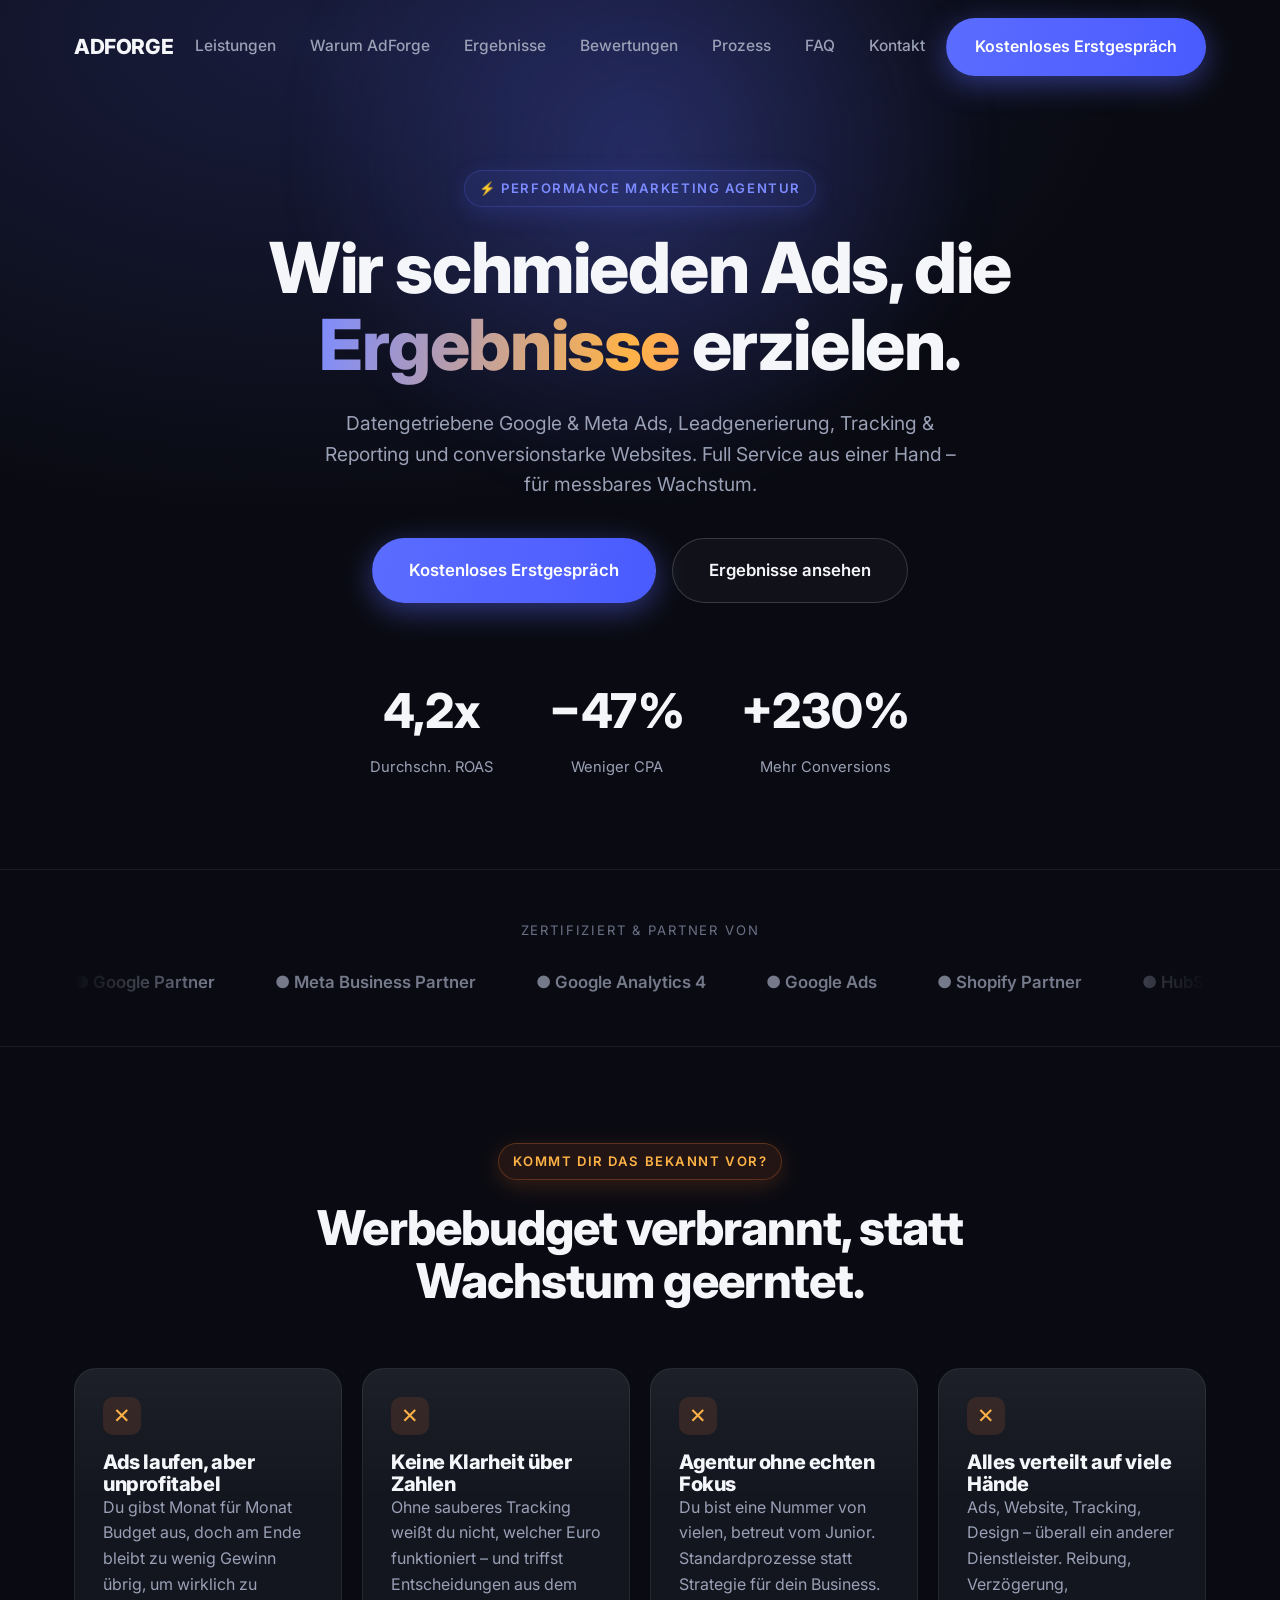
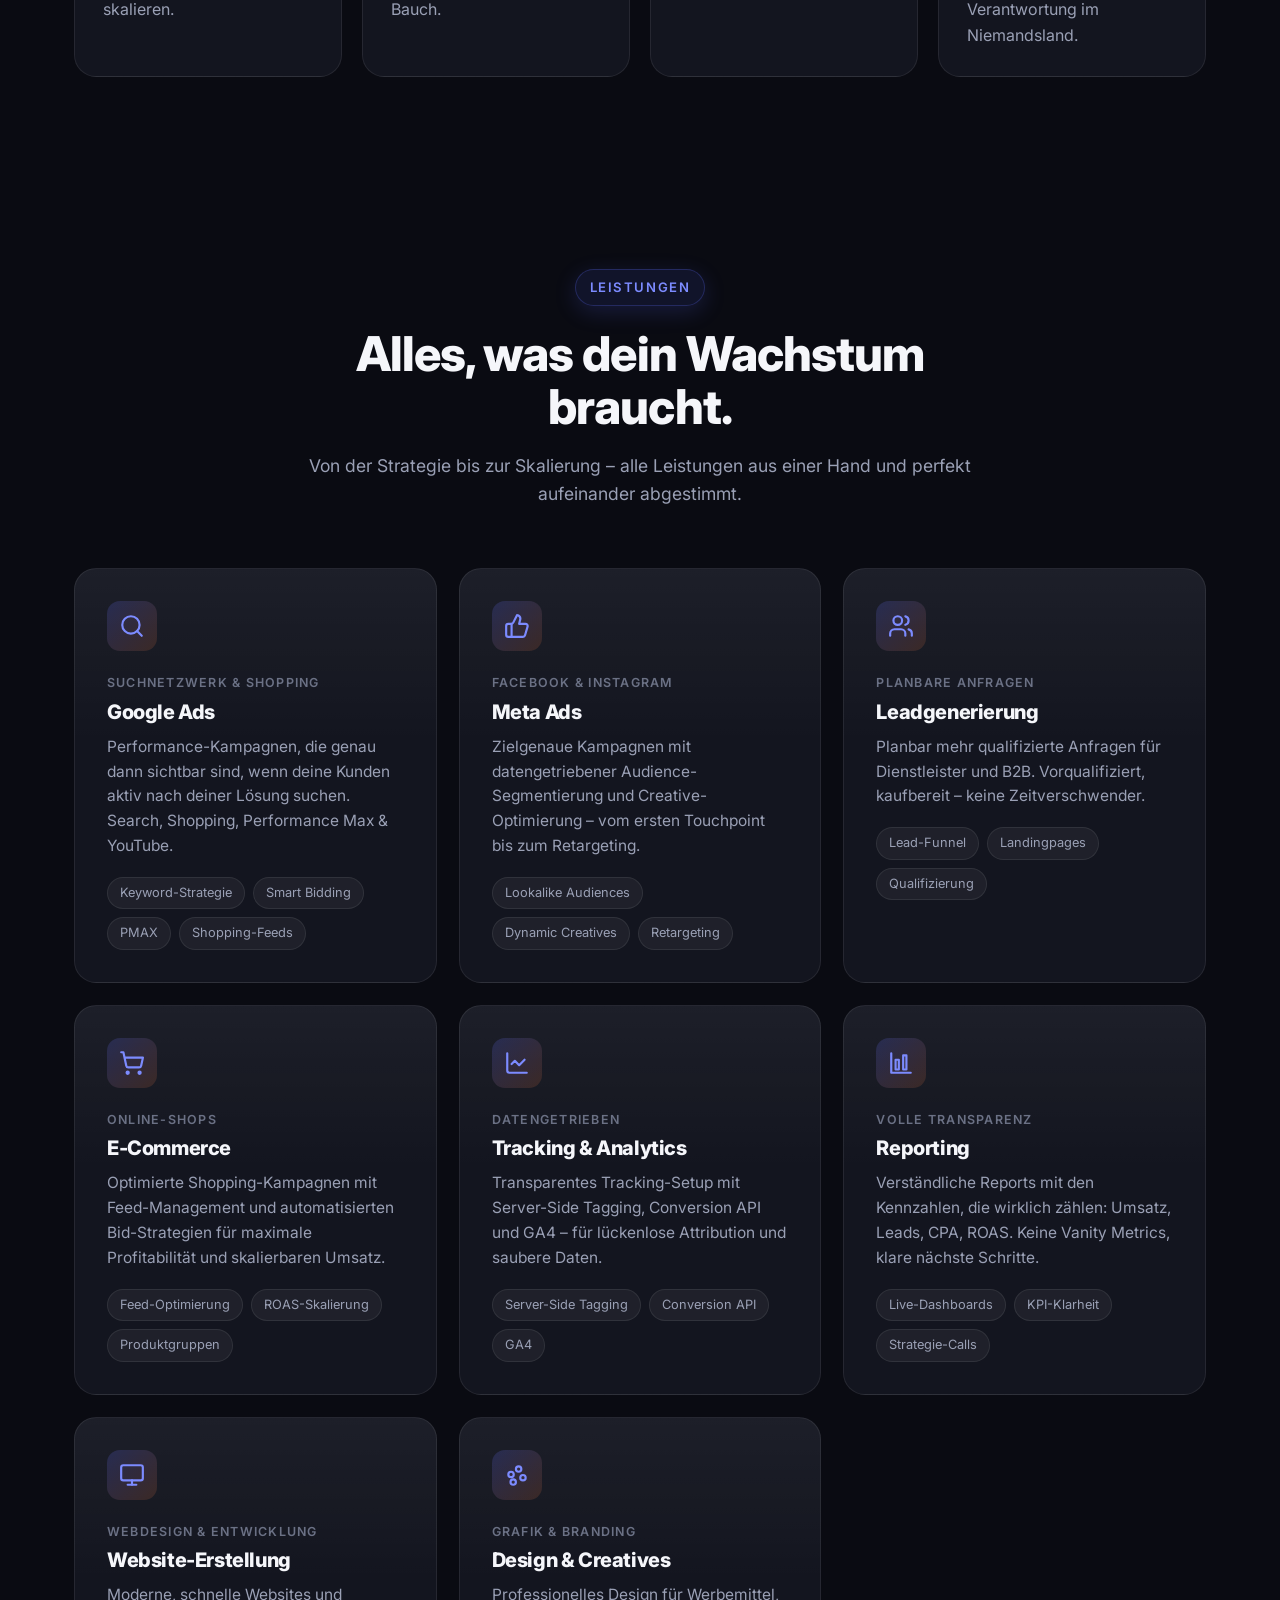
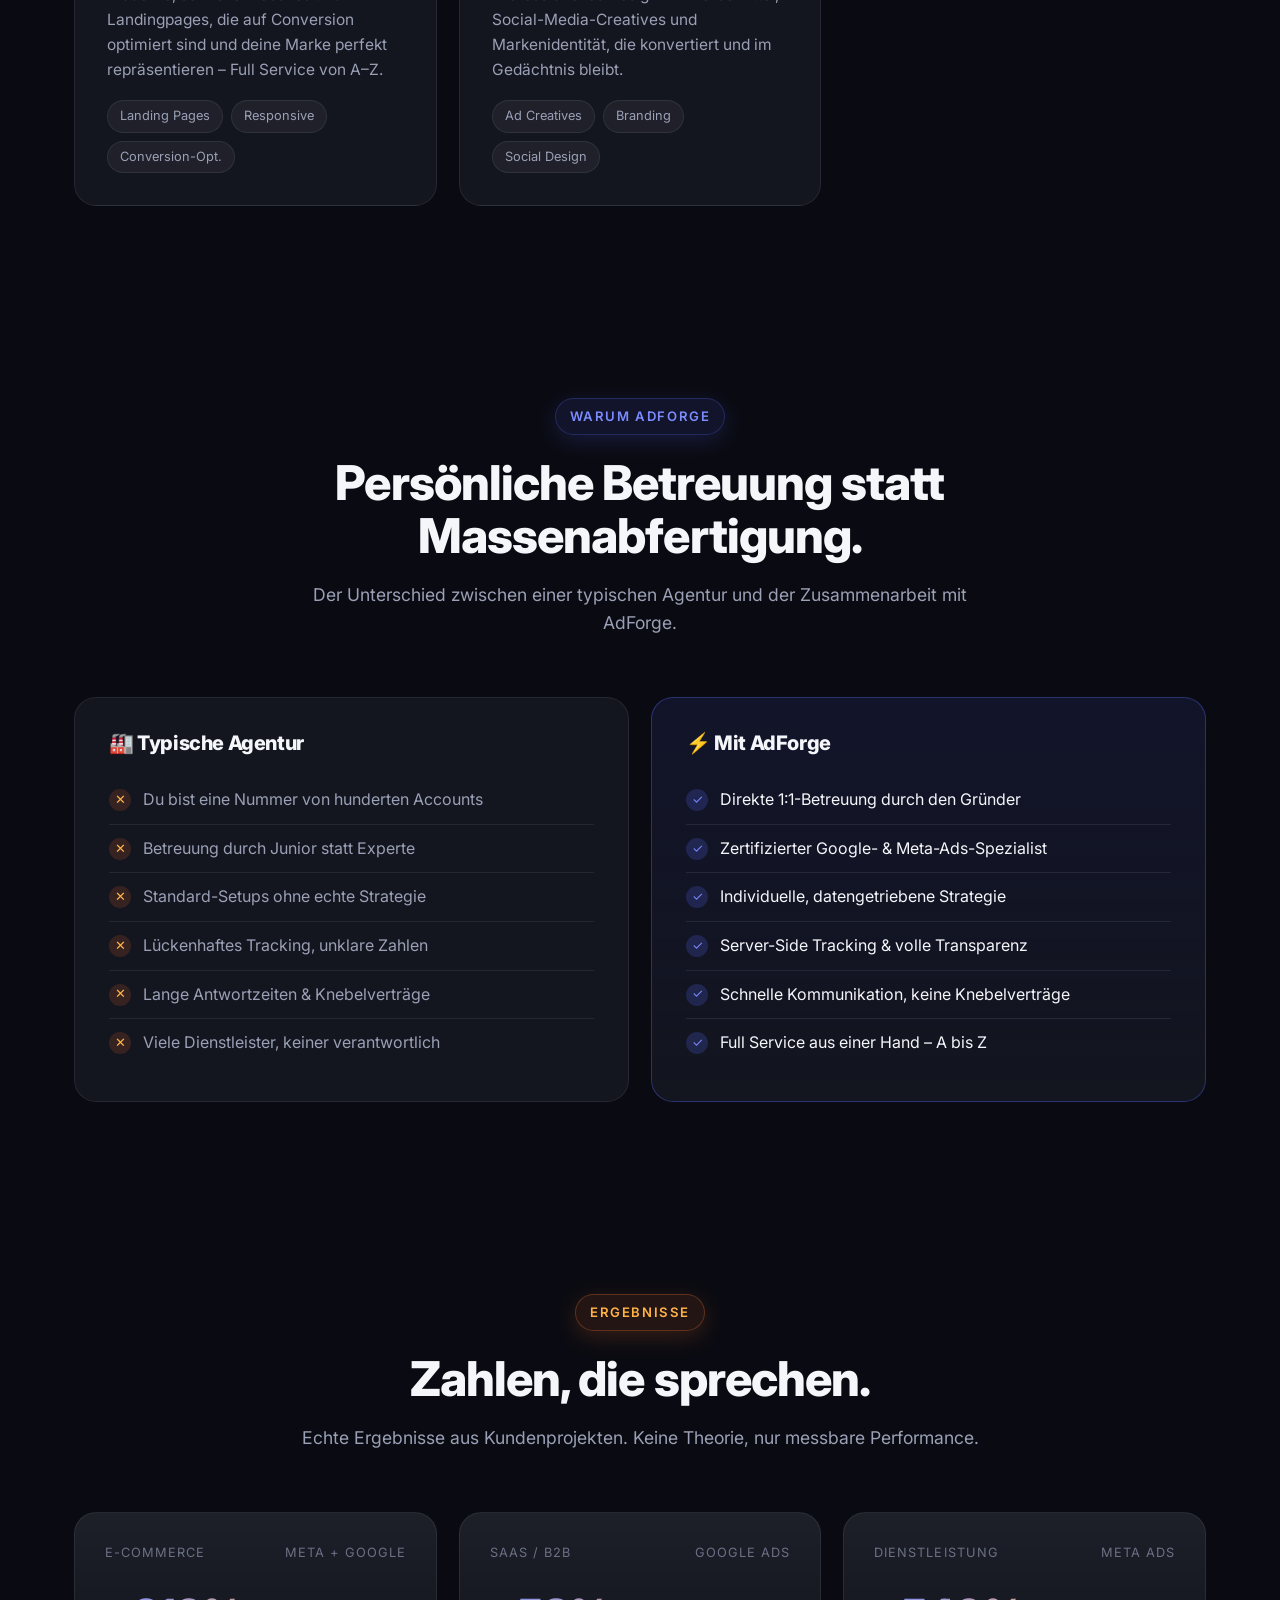
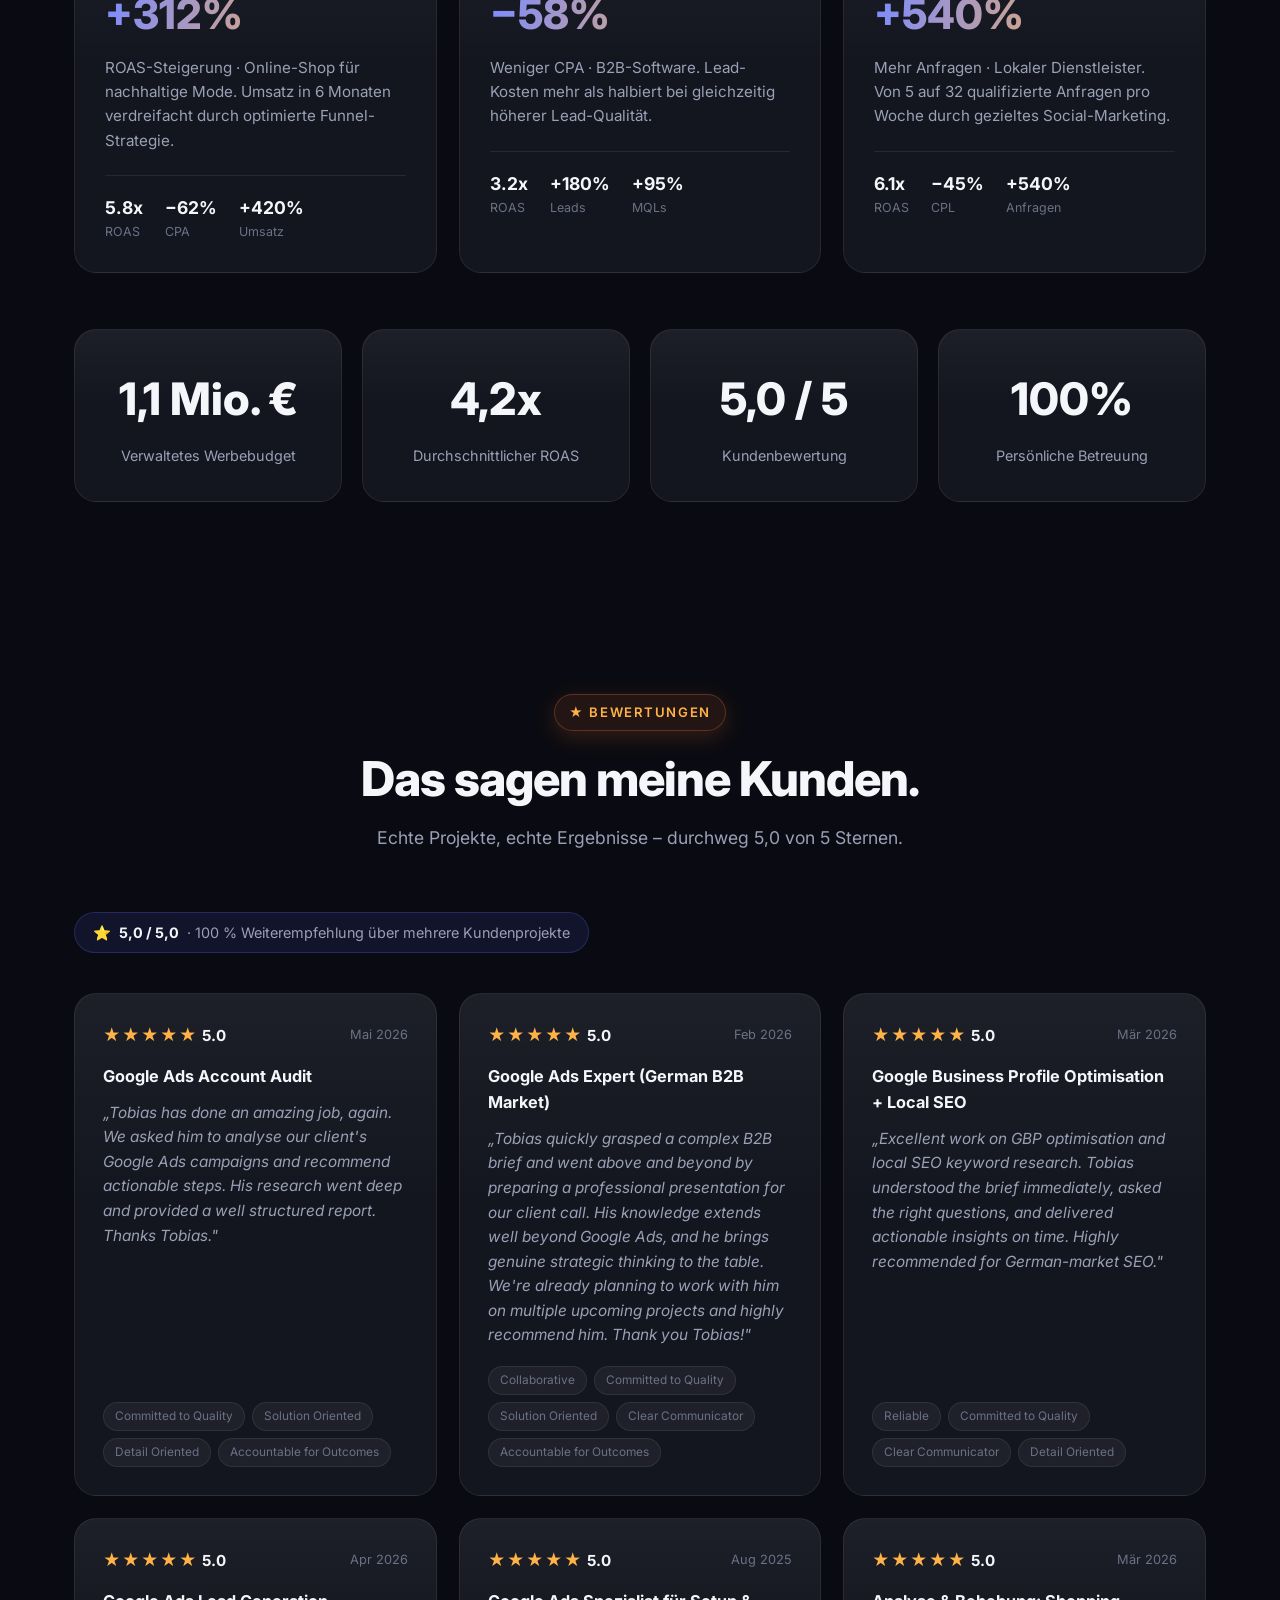
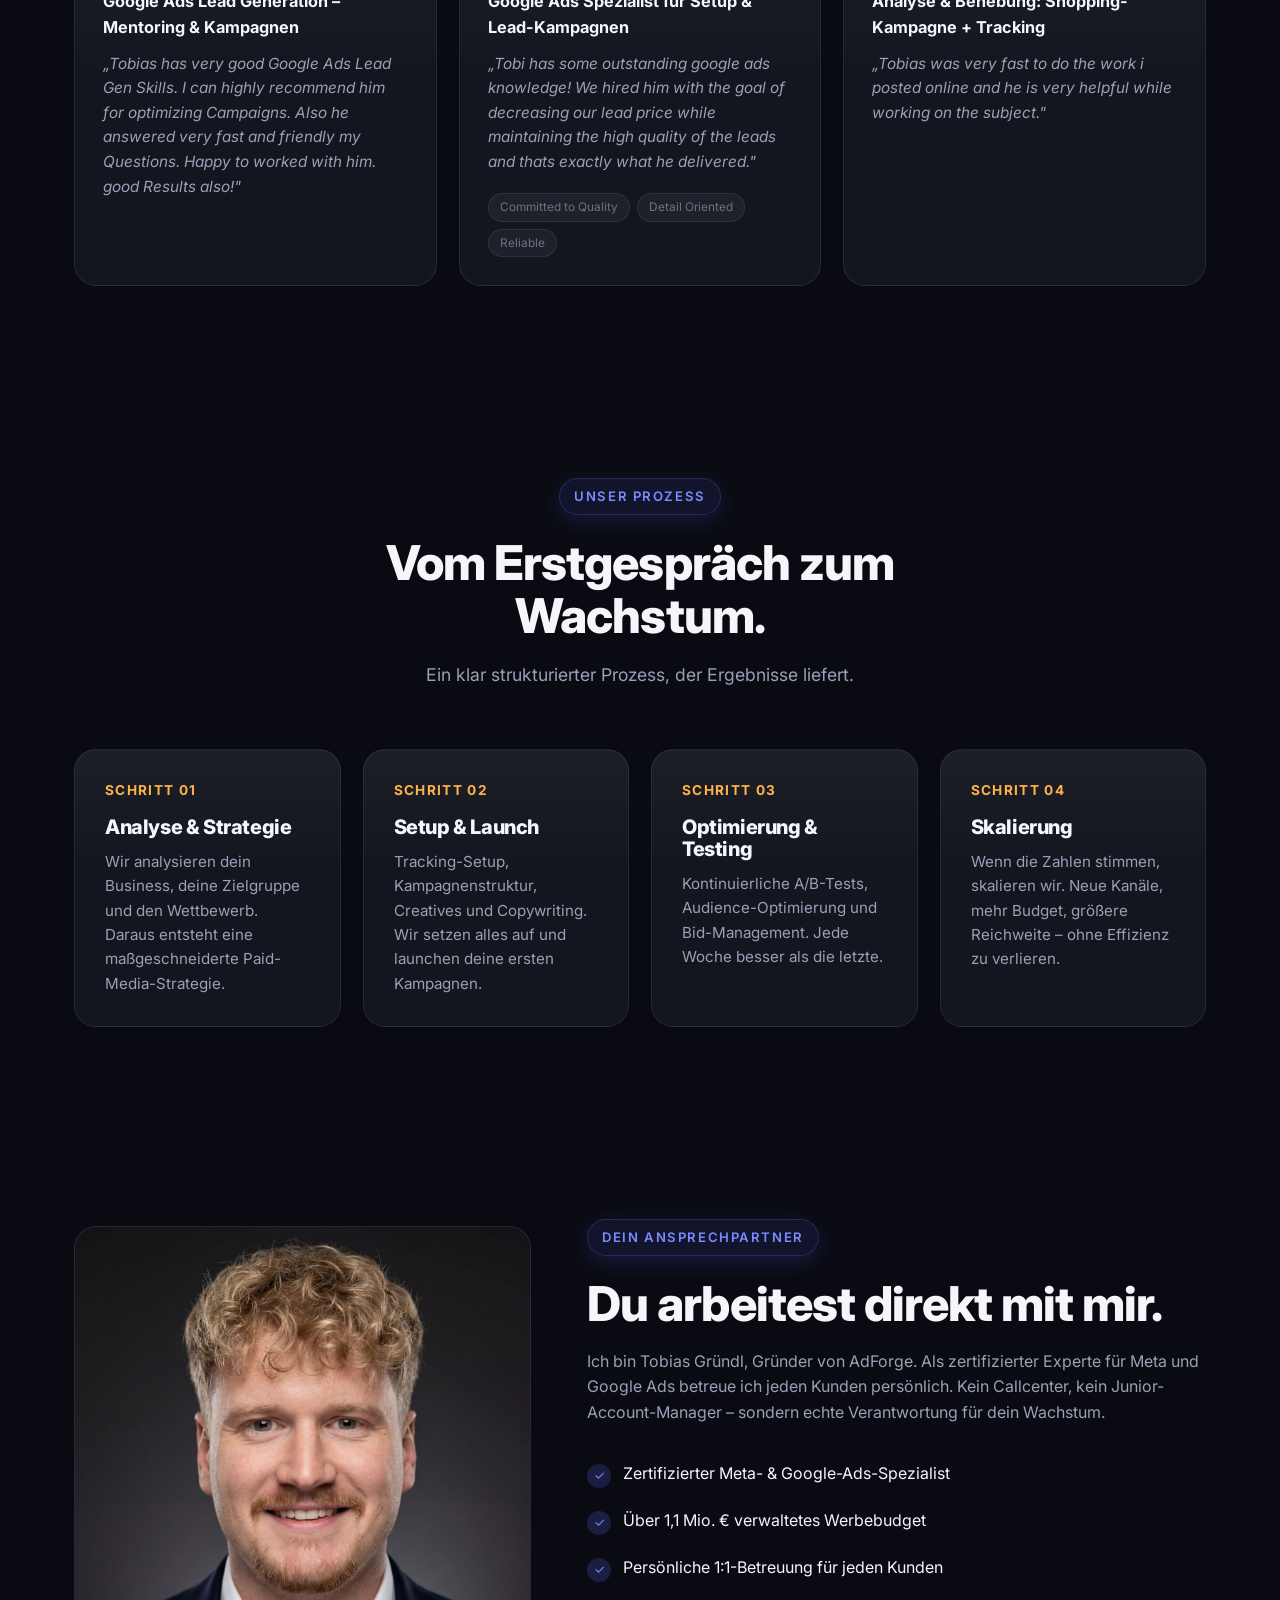
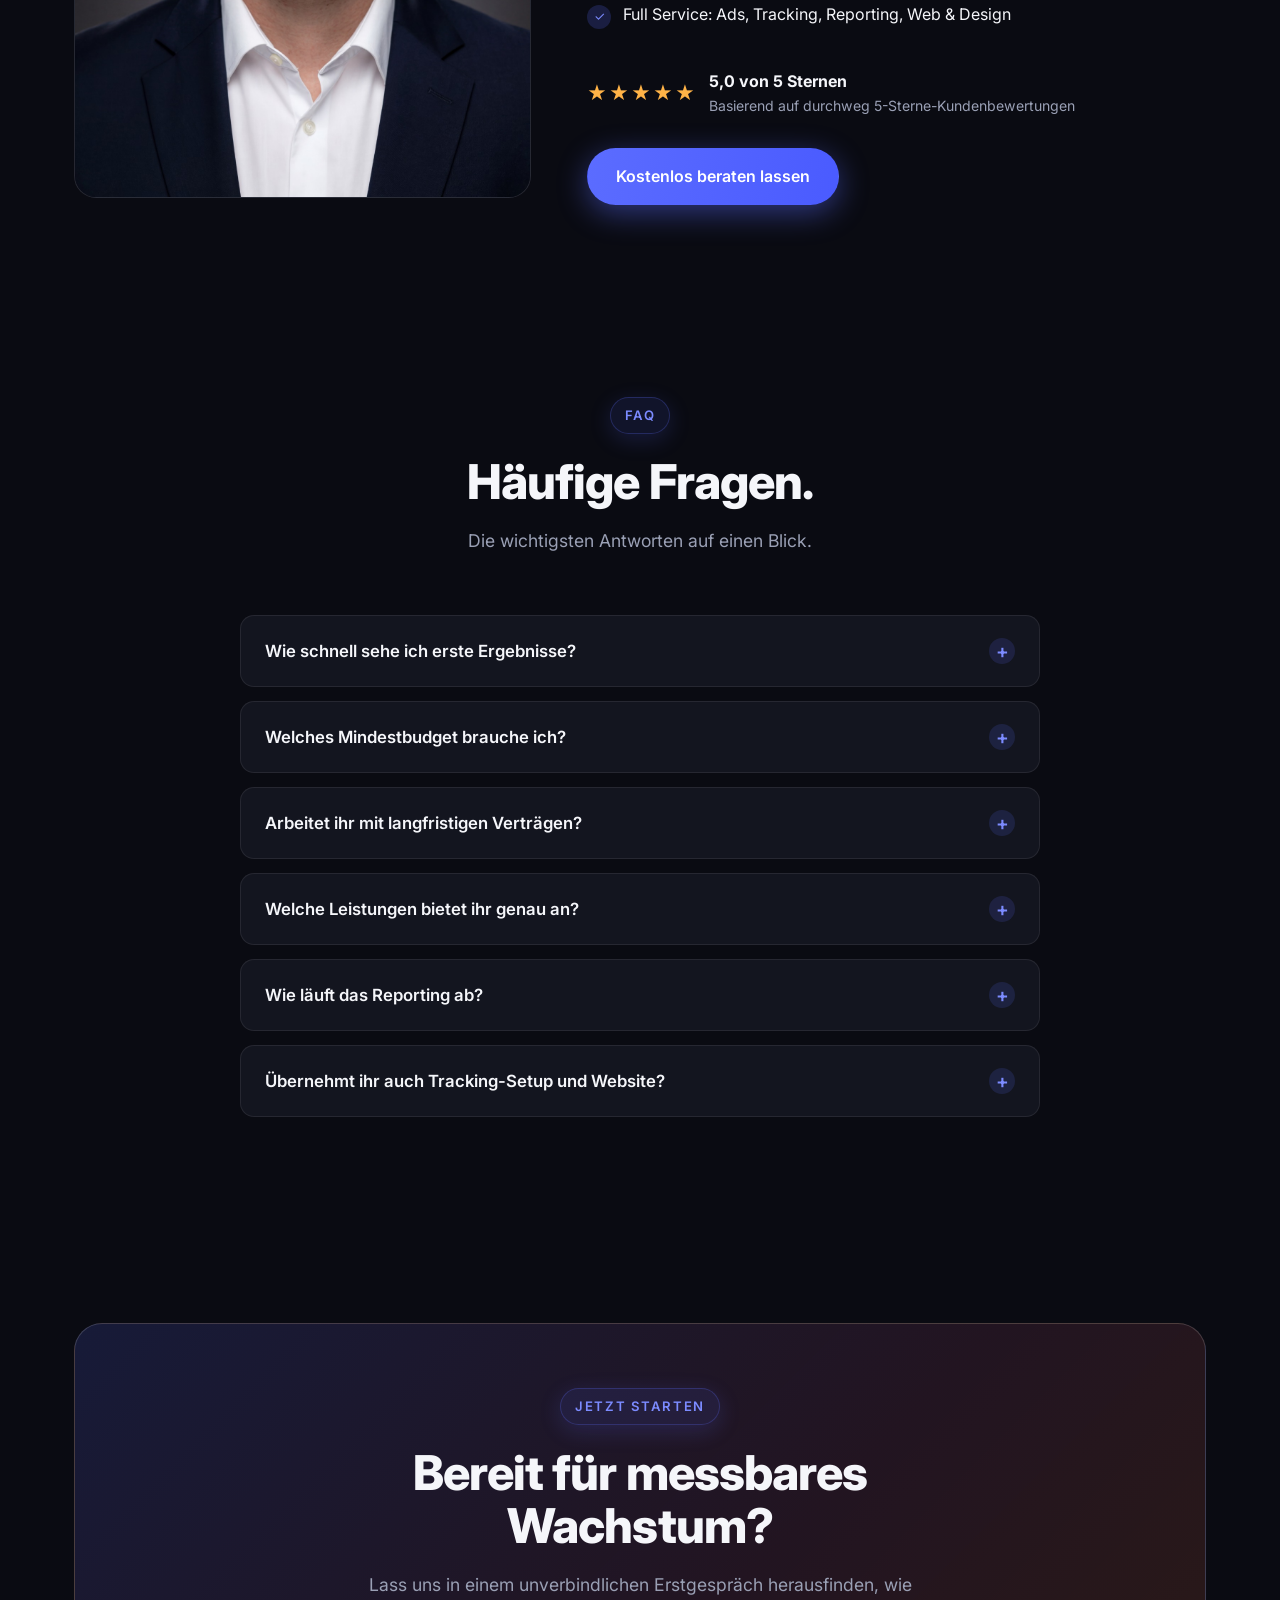
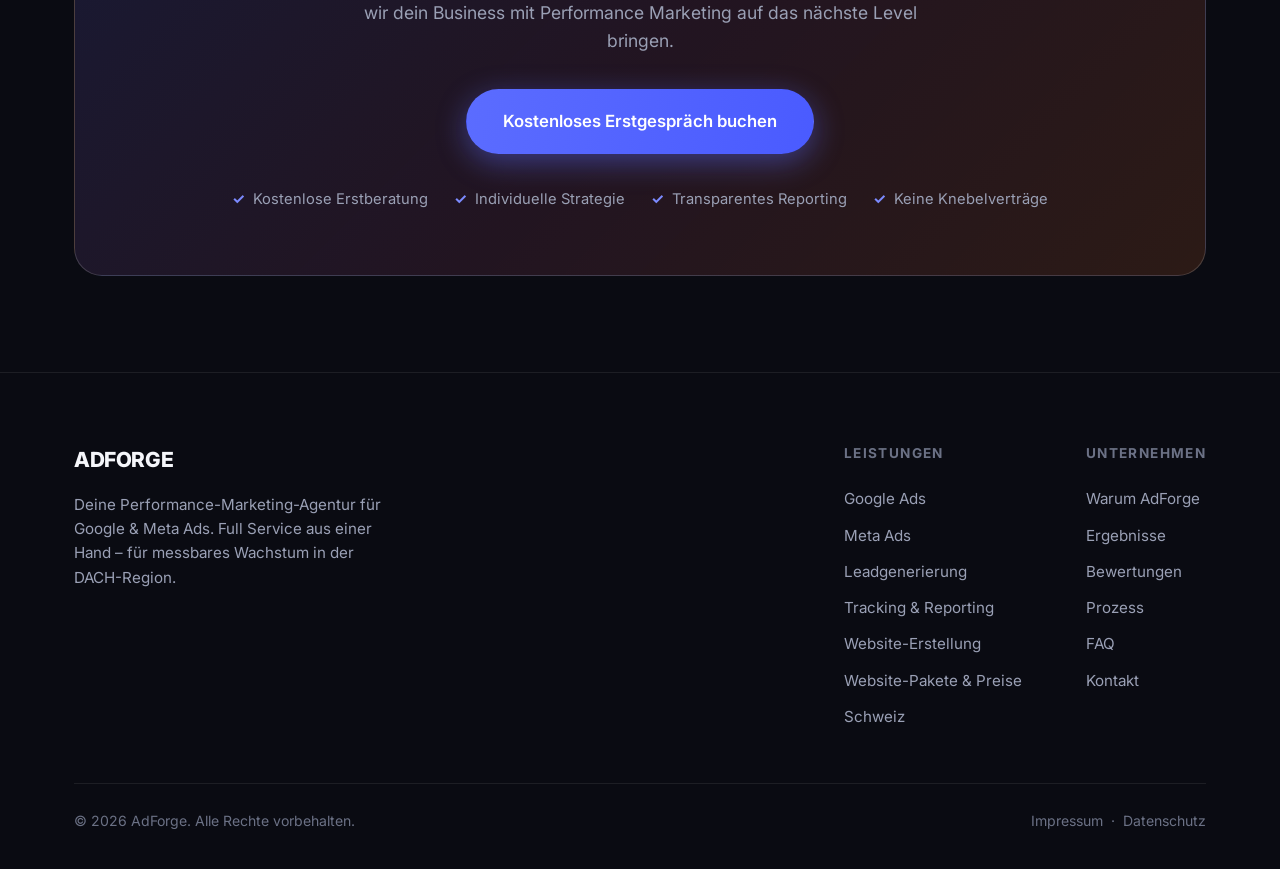
==== commit c91d1e0b: "Add link to Schweiz in index.html" ====
--- a/index.html
+++ b/index.html
@@ -510,6 +510,7 @@
 <a href="#leistungen">Tracking &amp; Reporting</a>
 <a href="#leistungen">Website-Erstellung</a>
 <a href="websites.html">Website-Pakete &amp; Preise</a>
+        <a href="schweiz.html">Schweiz</a>
 </div>
 <div class="footer-col">
 <h4>Unternehmen</h4>
--- a/styles.css
+++ b/styles.css
@@ -588,3 +588,70 @@
   .pricing-grid { grid-template-columns: 1fr; }
   .pkg-choice { grid-template-columns: 1fr; }
 }
+
+/* ===================================================================
+   Schweiz-Landingpage (schweiz.html) – ruhigerer, zweispaltiger Hero
+   =================================================================== */
+.nav-avatar { width: 32px; height: 32px; border-radius: 50%; object-fit: cover; border: 1px solid var(--border-strong); }
+
+.hero-ch { padding: 156px 0 96px; text-align: left; }
+.hero-ch .container { display: grid; grid-template-columns: 1.3fr 1fr; gap: 64px; align-items: center; }
+.hero-ch .spark { display: none; }
+.hero-ch h1 { max-width: 640px; margin: 0 0 22px; }
+.hero-ch .sub { text-align: left; margin: 0 0 34px; max-width: 600px; }
+.hero-ch .hero-cta { justify-content: flex-start; margin-bottom: 0; }
+
+.hero-trust { display: flex; gap: 24px; flex-wrap: wrap; margin-top: 30px; }
+.hero-trust span { display: flex; align-items: center; gap: 8px; font-size: .87rem; color: var(--muted); }
+.hero-trust span::before { content: "✓"; color: var(--primary-2); font-weight: 700; }
+
+.hero-portrait { position: relative; max-width: 460px; margin: 0 auto; }
+.hero-portrait img {
+  width: 100%; aspect-ratio: 4 / 5; object-fit: cover; border-radius: var(--radius);
+  border: 1px solid var(--border); display: block;
+}
+.portrait-card {
+  position: absolute; left: 18px; right: 18px; bottom: 18px;
+  background: rgba(13, 15, 26, 0.88); backdrop-filter: blur(10px); -webkit-backdrop-filter: blur(10px);
+  border: 1px solid var(--border-strong); border-radius: var(--radius-sm); padding: 16px 18px;
+}
+.portrait-card .name { font-weight: 700; font-size: 1rem; }
+.portrait-card .role { font-size: .85rem; color: var(--primary-2); margin-top: 2px; }
+.portrait-card .tag { font-size: .78rem; color: var(--muted-2); margin-top: 6px; }
+.portrait-stat {
+  position: absolute; top: -16px; right: -16px; background: var(--surface);
+  border: 1px solid var(--border-strong); border-radius: var(--radius-sm);
+  padding: 14px 18px; text-align: center; box-shadow: 0 20px 40px -14px rgba(0,0,0,.55);
+}
+.portrait-stat .num { font-size: 1.25rem; font-weight: 800; }
+.portrait-stat .label { font-size: .68rem; color: var(--muted-2); margin-top: 2px; max-width: 110px; }
+
+.system-grid { display: grid; grid-template-columns: repeat(2, 1fr); gap: 22px; }
+
+.case-grid { display: grid; grid-template-columns: 1fr 1fr; gap: 48px; align-items: start; }
+.case-info h3 { font-size: 1.05rem; margin: 0 0 14px; }
+.case-info h3 + p { margin-bottom: 26px; }
+.case-info ul { display: flex; flex-direction: column; gap: 11px; }
+.case-info li { display: flex; gap: 10px; color: var(--text); font-size: .95rem; align-items: flex-start; }
+.case-info li .ic { color: var(--primary-2); font-weight: 800; flex-shrink: 0; }
+.case-kpis .bigstats { grid-template-columns: repeat(2, 1fr); }
+
+.cta-mini { padding: 56px 0; text-align: center; }
+.cta-mini p { color: var(--muted); font-size: 1.1rem; margin-bottom: 24px; }
+
+@media (max-width: 900px) {
+  .hero-ch .container { grid-template-columns: 1fr; }
+  .case-grid { grid-template-columns: 1fr; gap: 36px; }
+}
+
+@media (max-width: 760px) {
+  .hero-ch { padding: 118px 0 60px; text-align: center; }
+  .hero-ch h1, .hero-ch .sub { margin-left: auto; margin-right: auto; text-align: center; }
+  .hero-ch .hero-cta { justify-content: center; }
+  .hero-trust { justify-content: center; }
+  .hero-portrait { max-width: 320px; margin-top: 8px; }
+  .portrait-stat { top: -12px; right: -8px; padding: 10px 14px; }
+  .portrait-stat .label { max-width: 90px; }
+  .system-grid { grid-template-columns: 1fr; }
+  .nav-avatar { display: none; }
+}
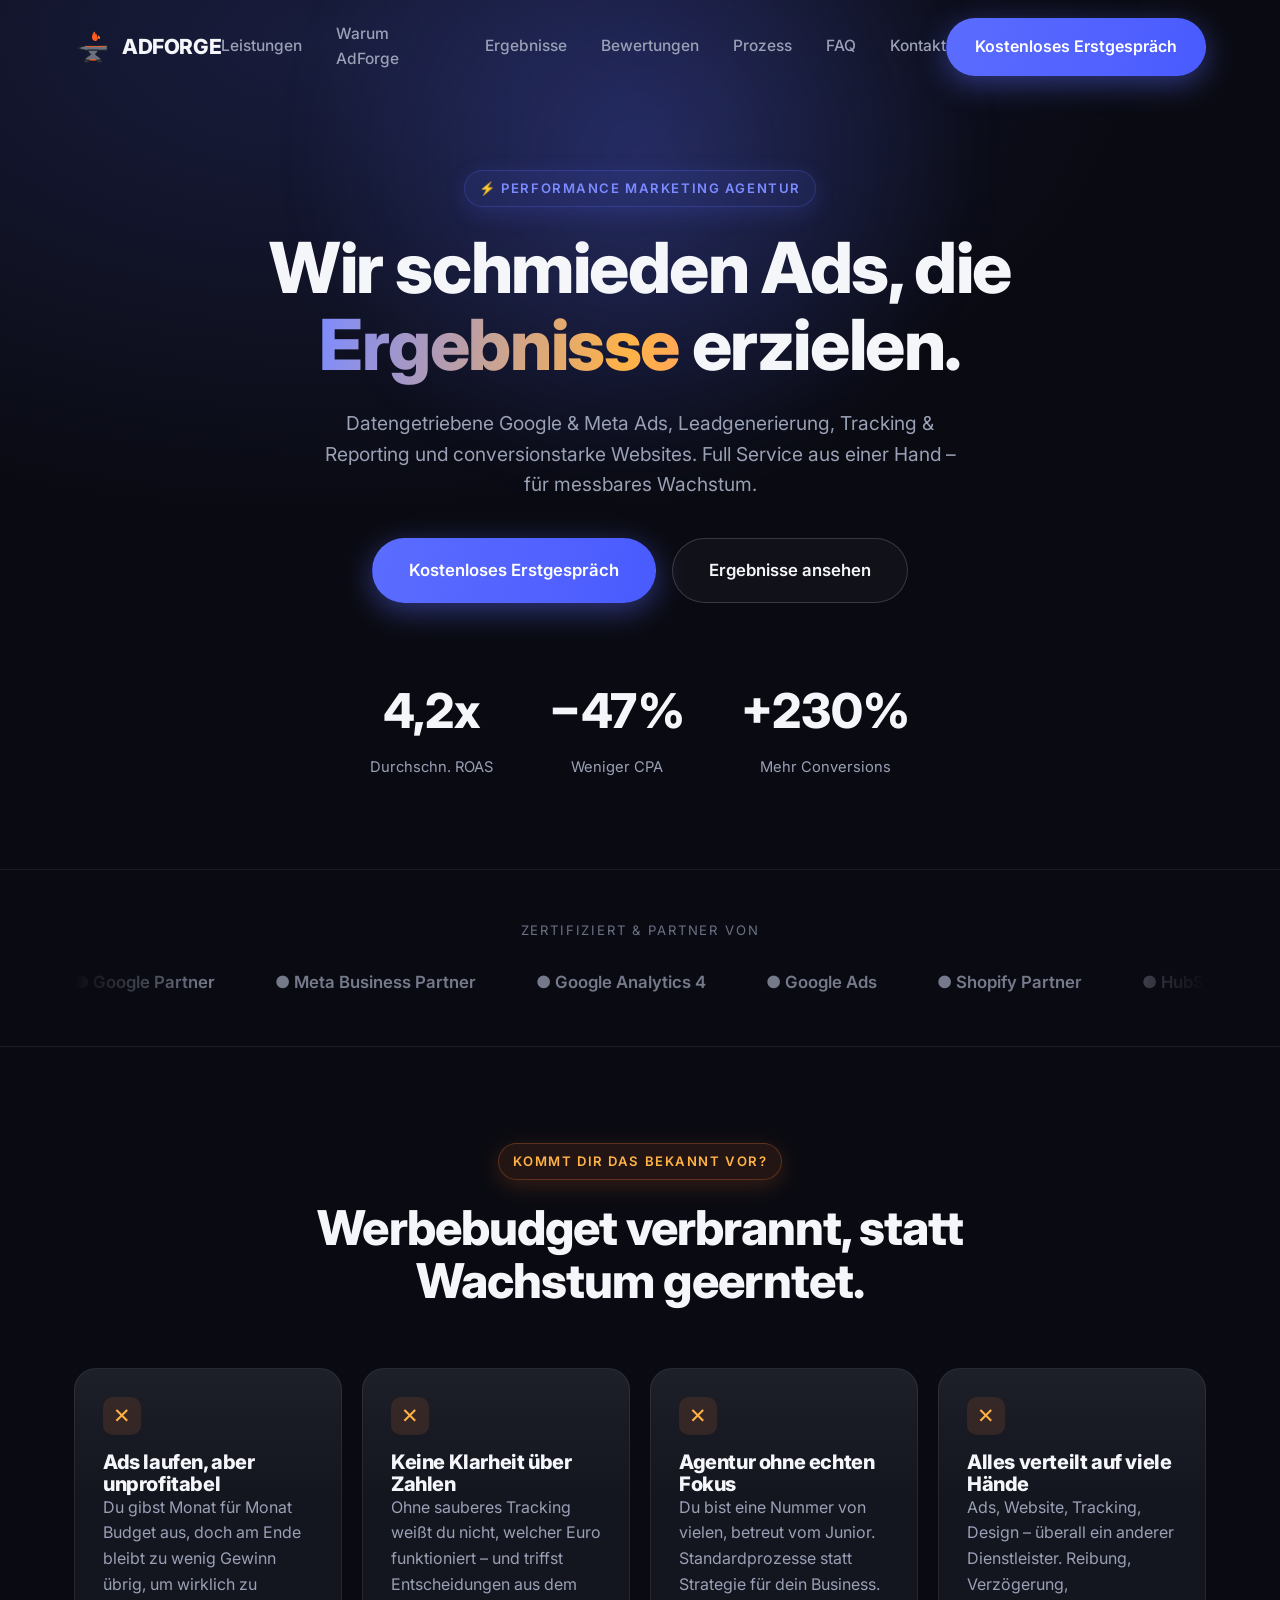
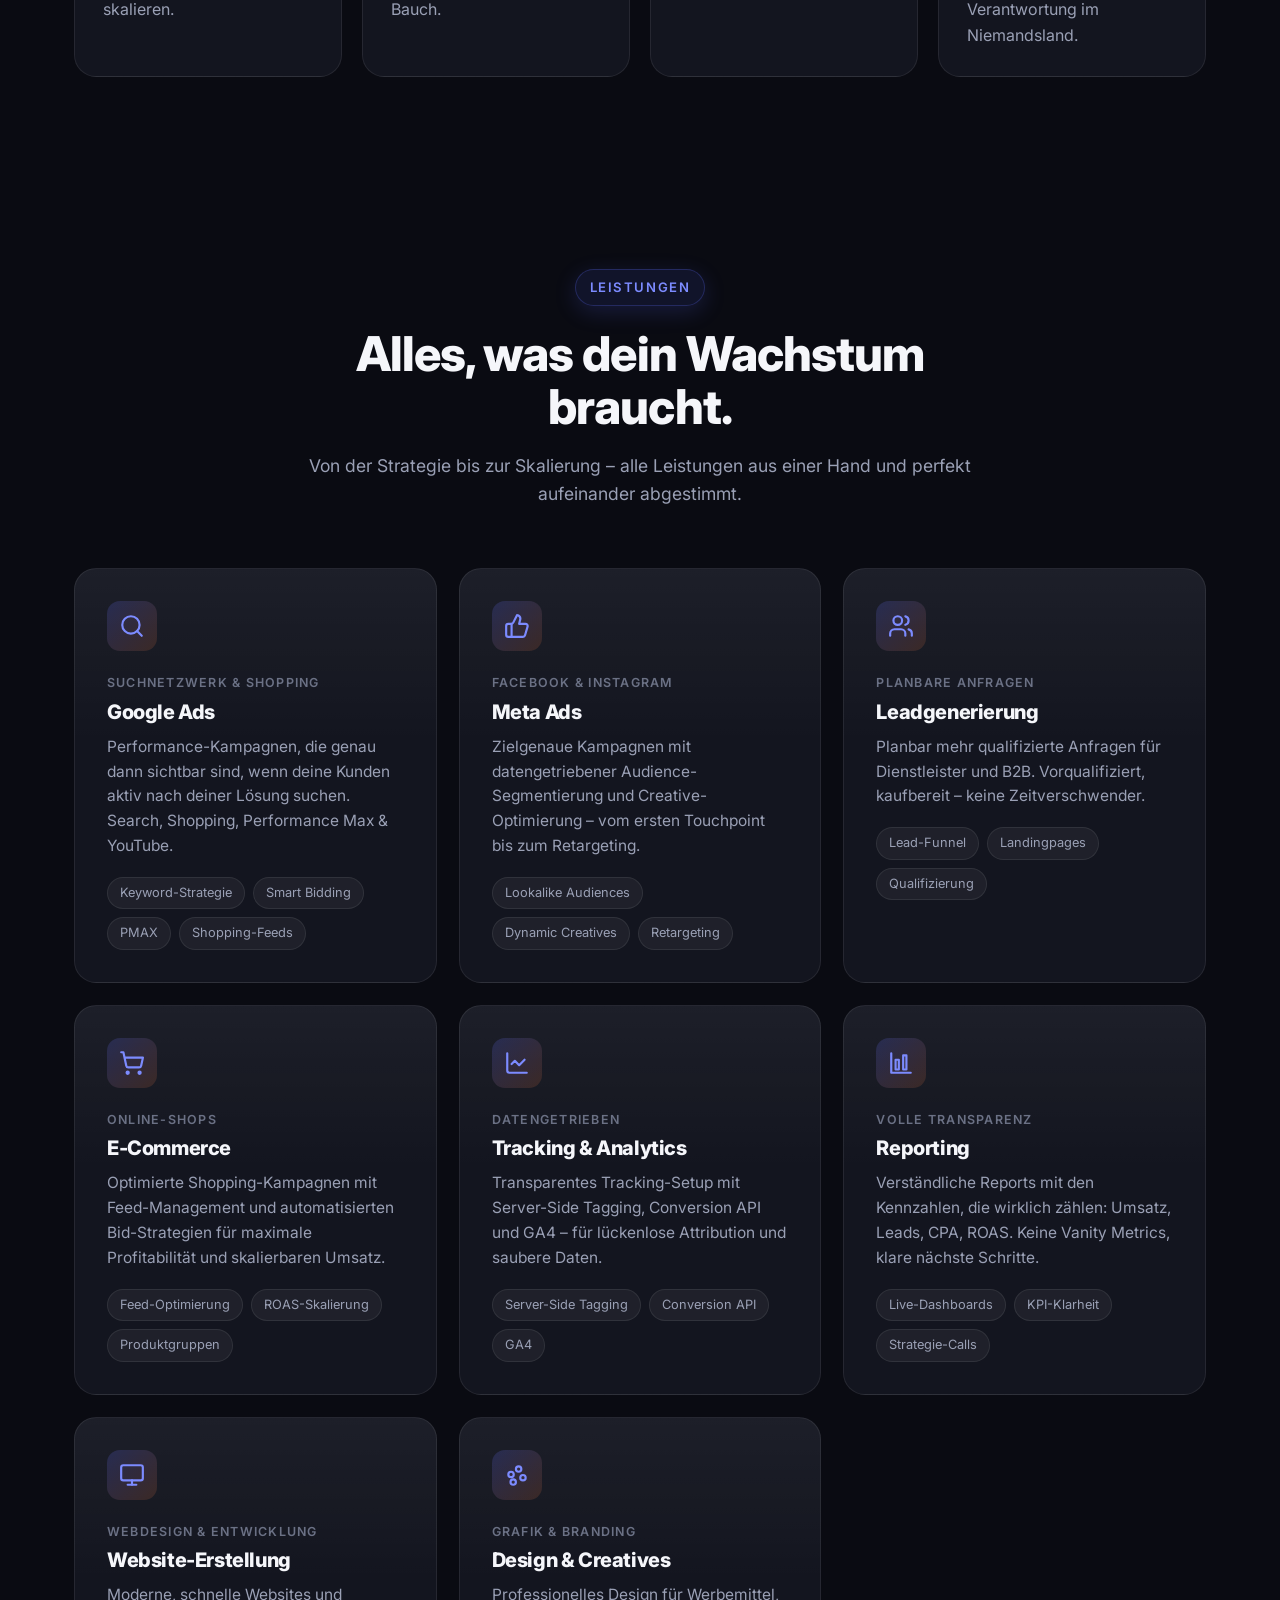
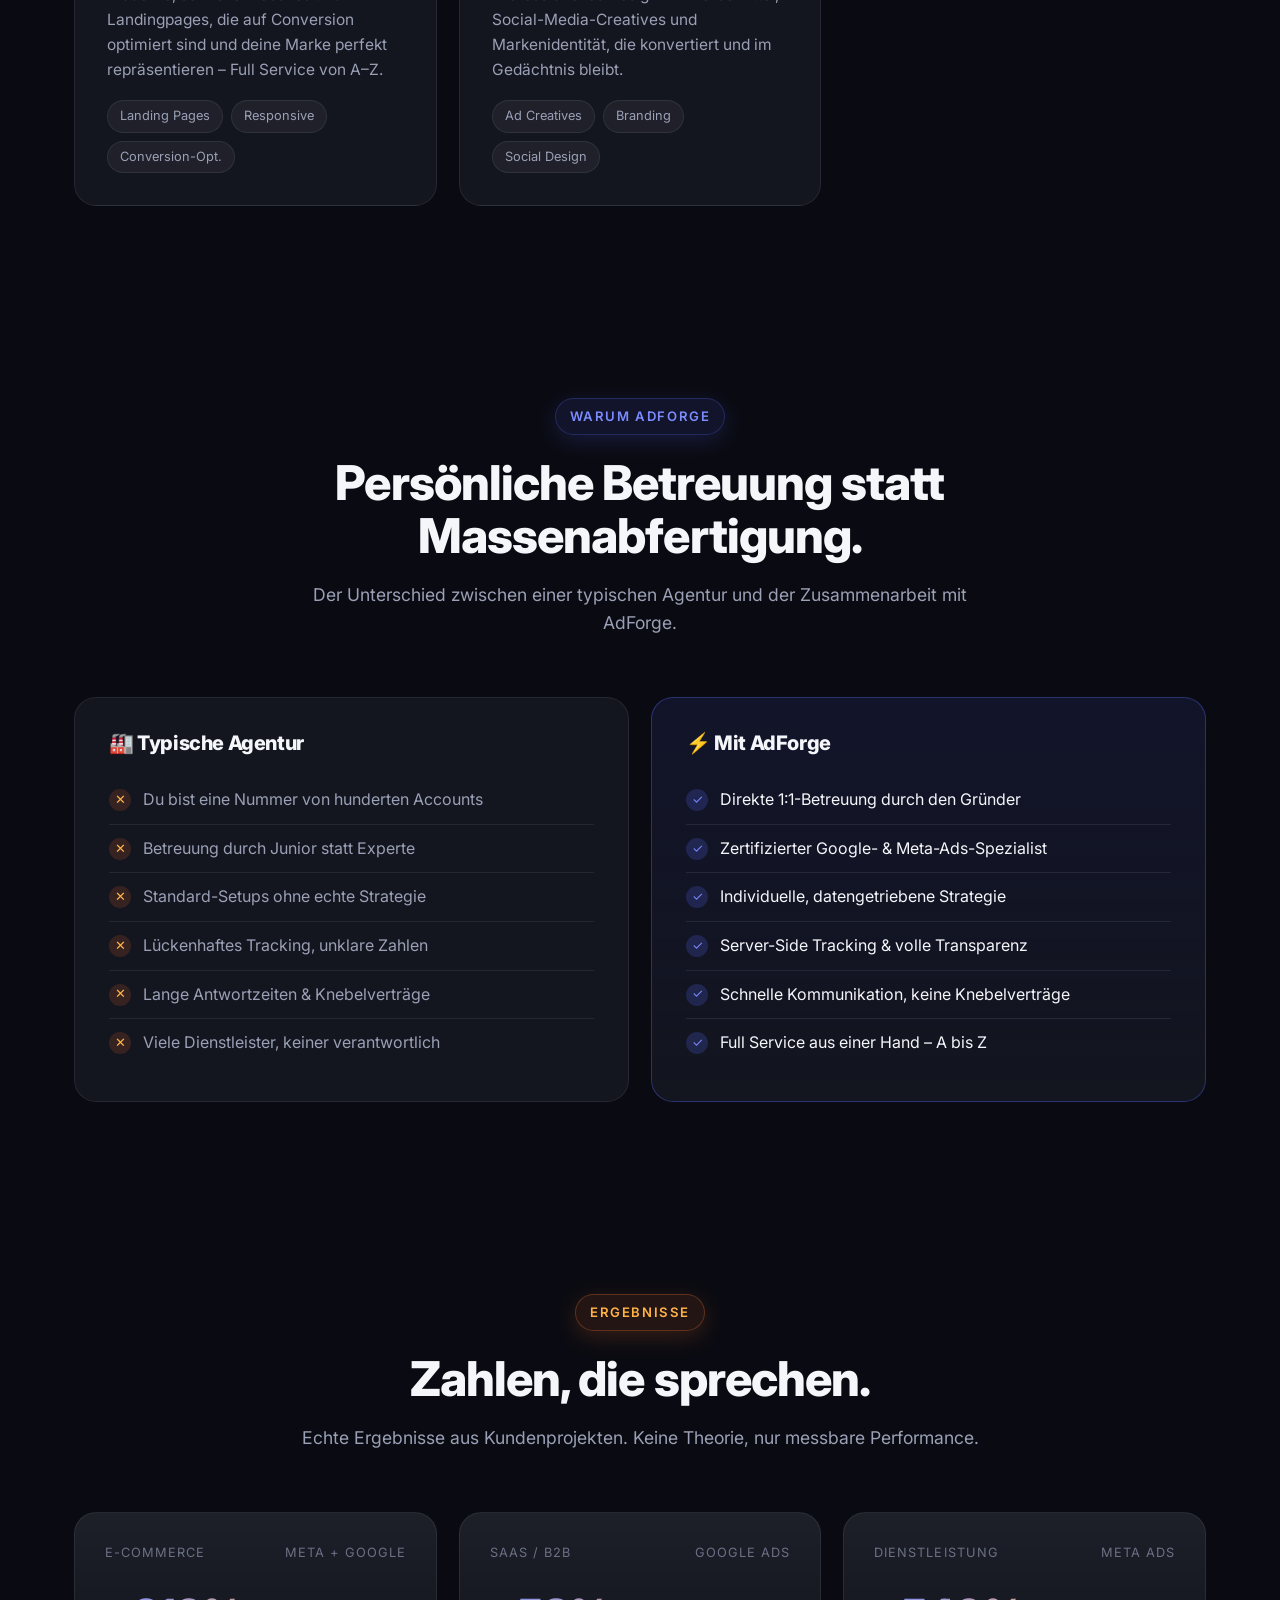
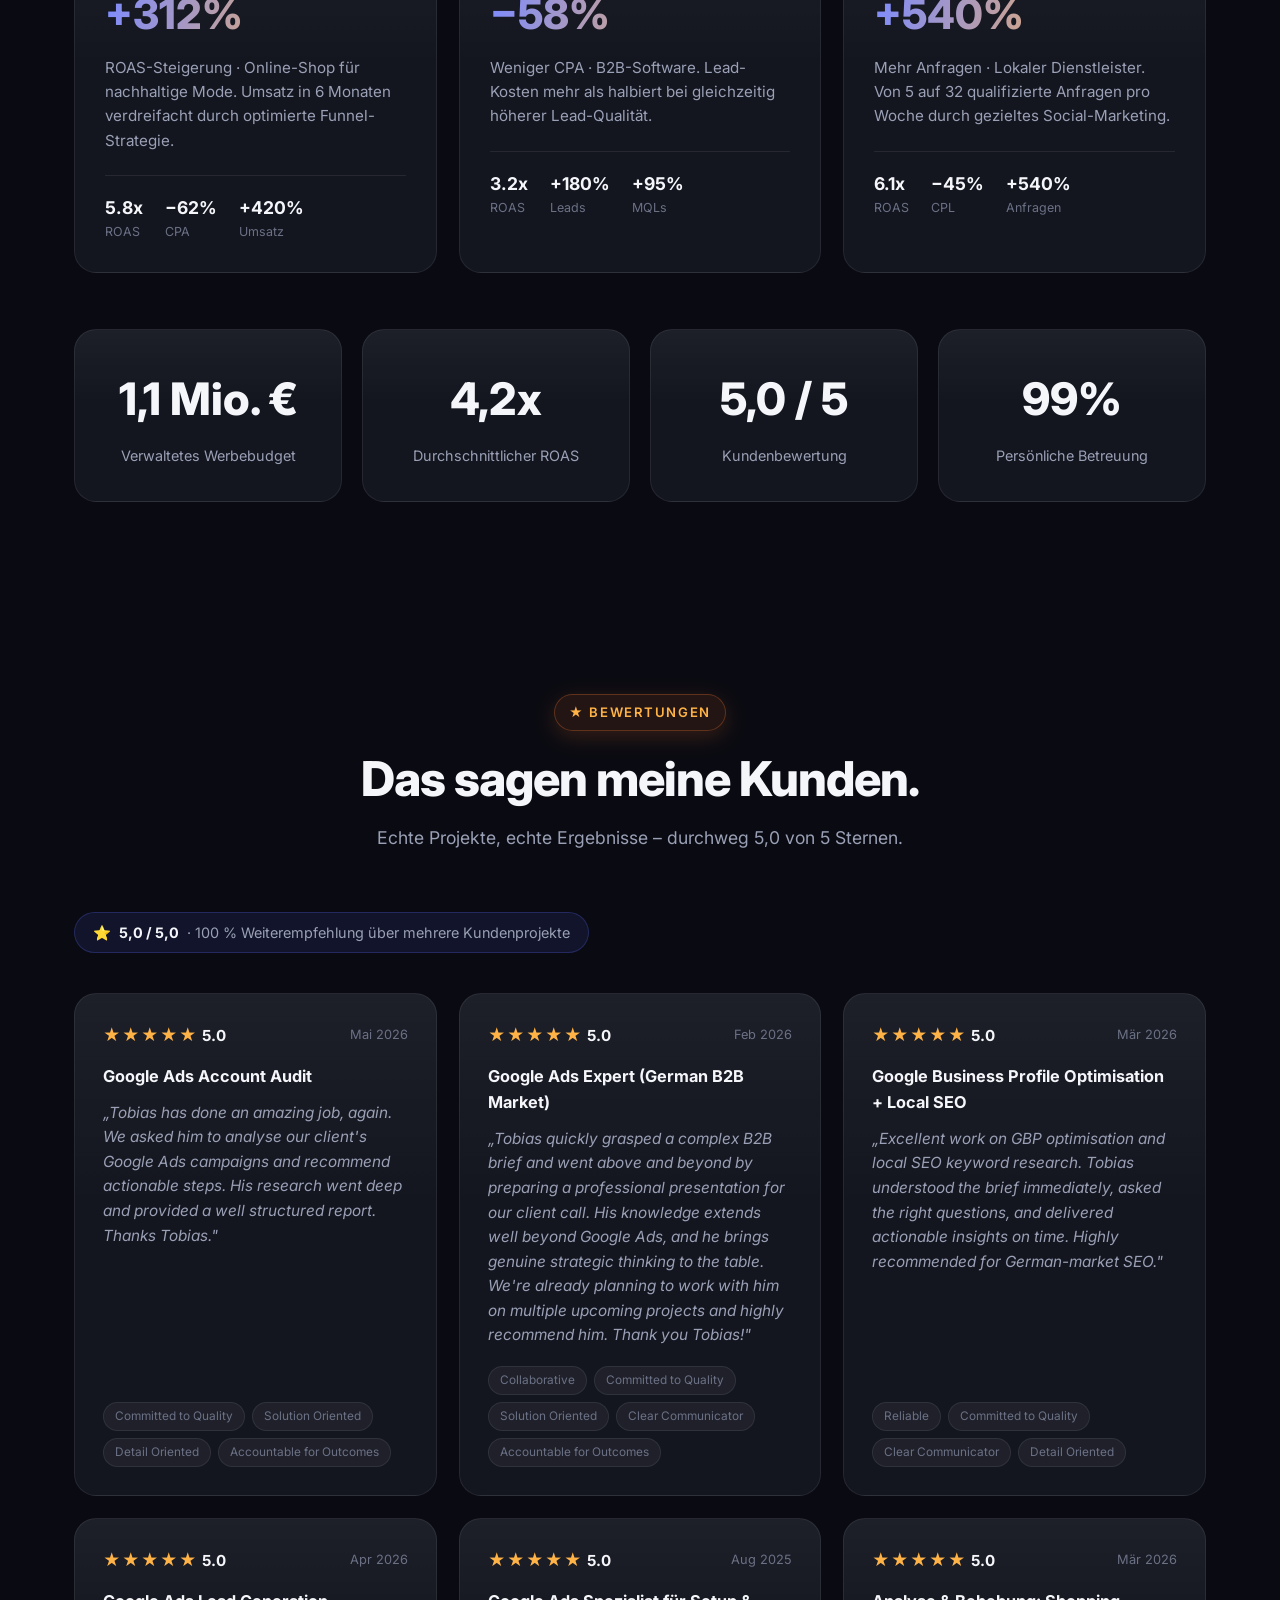
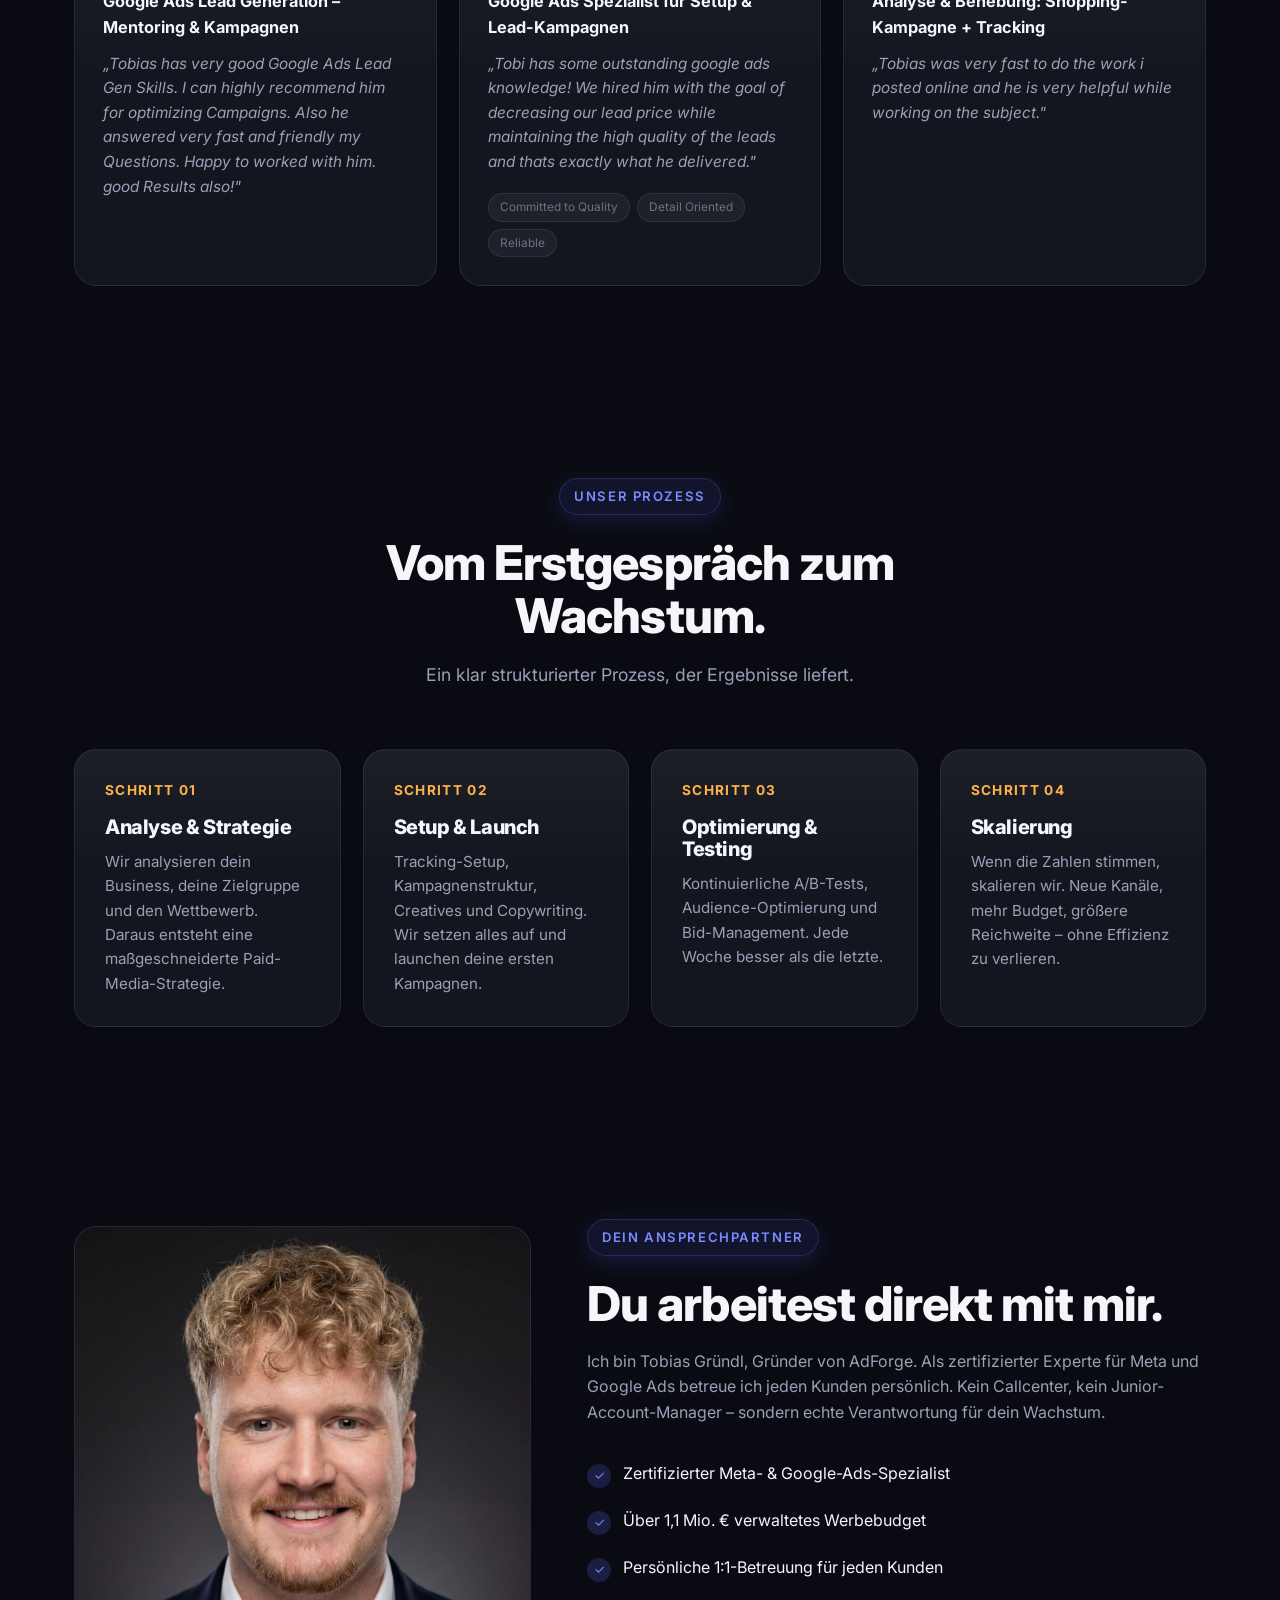
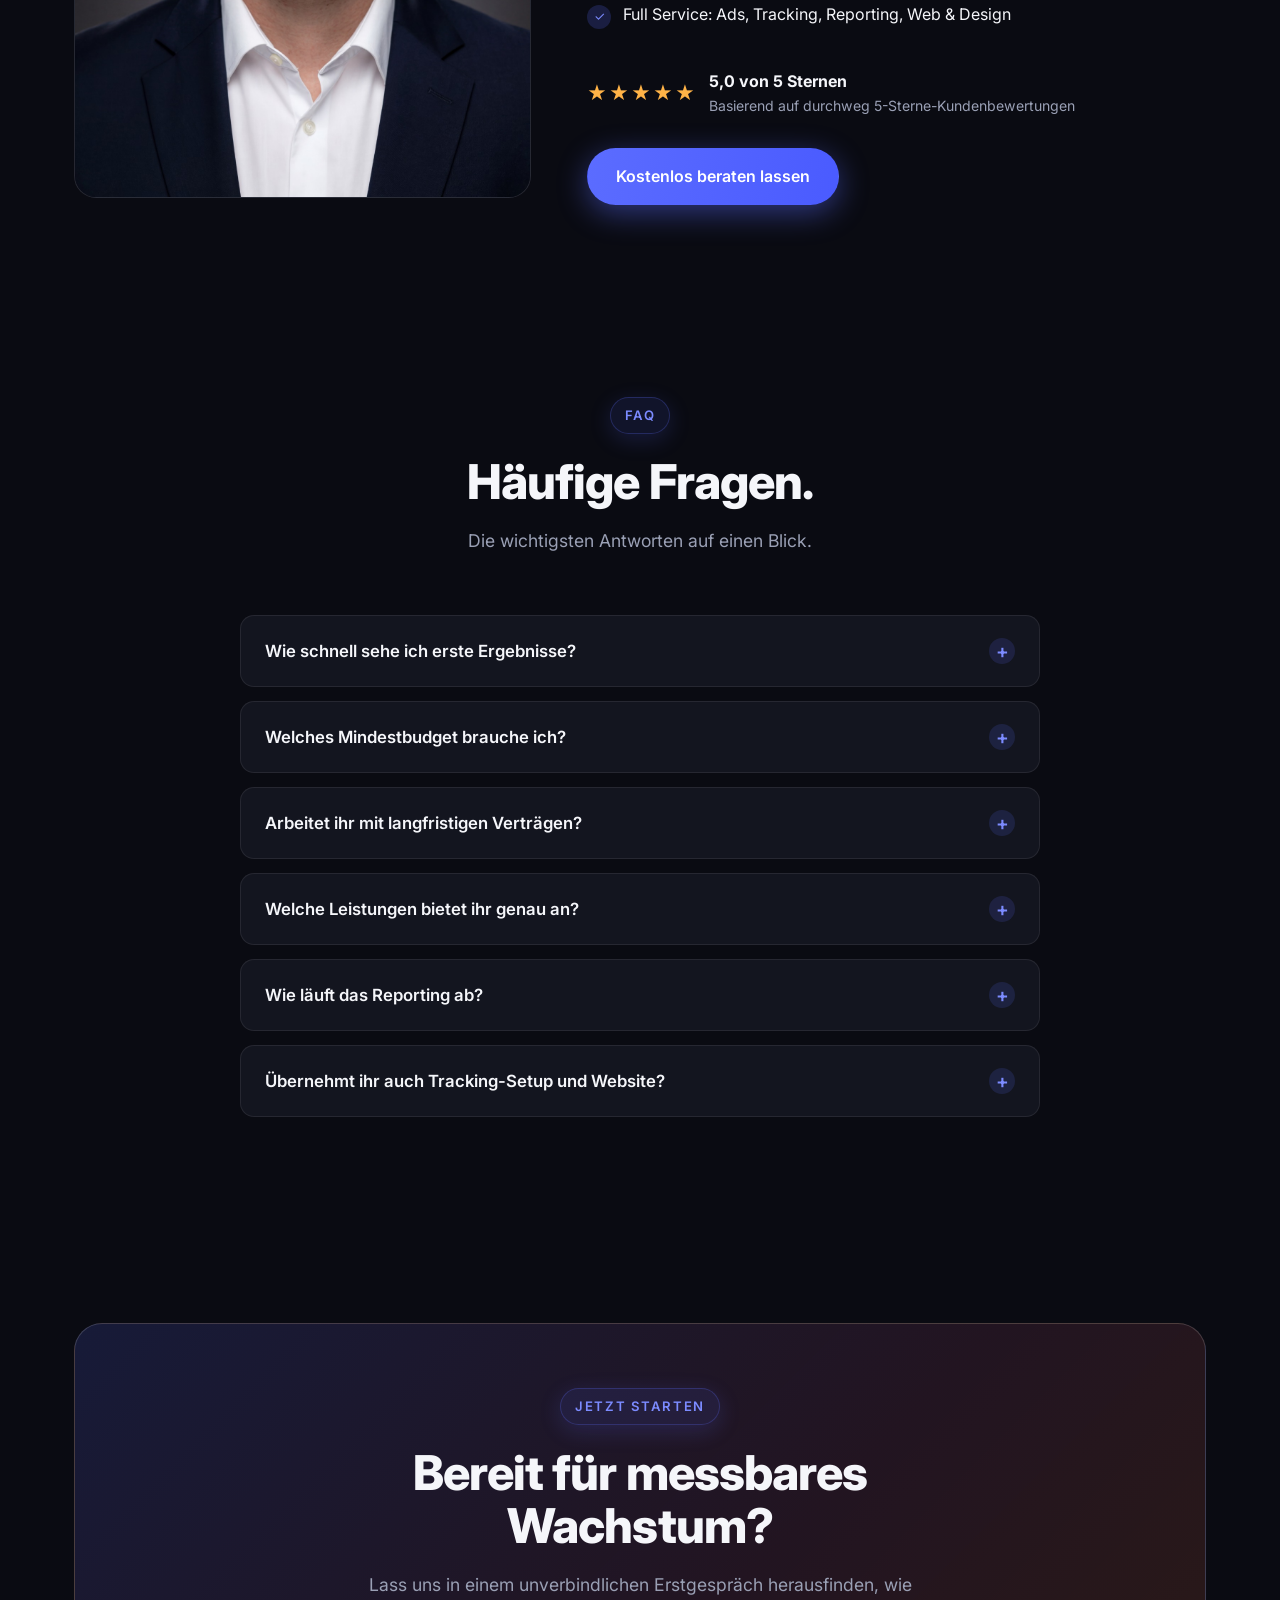
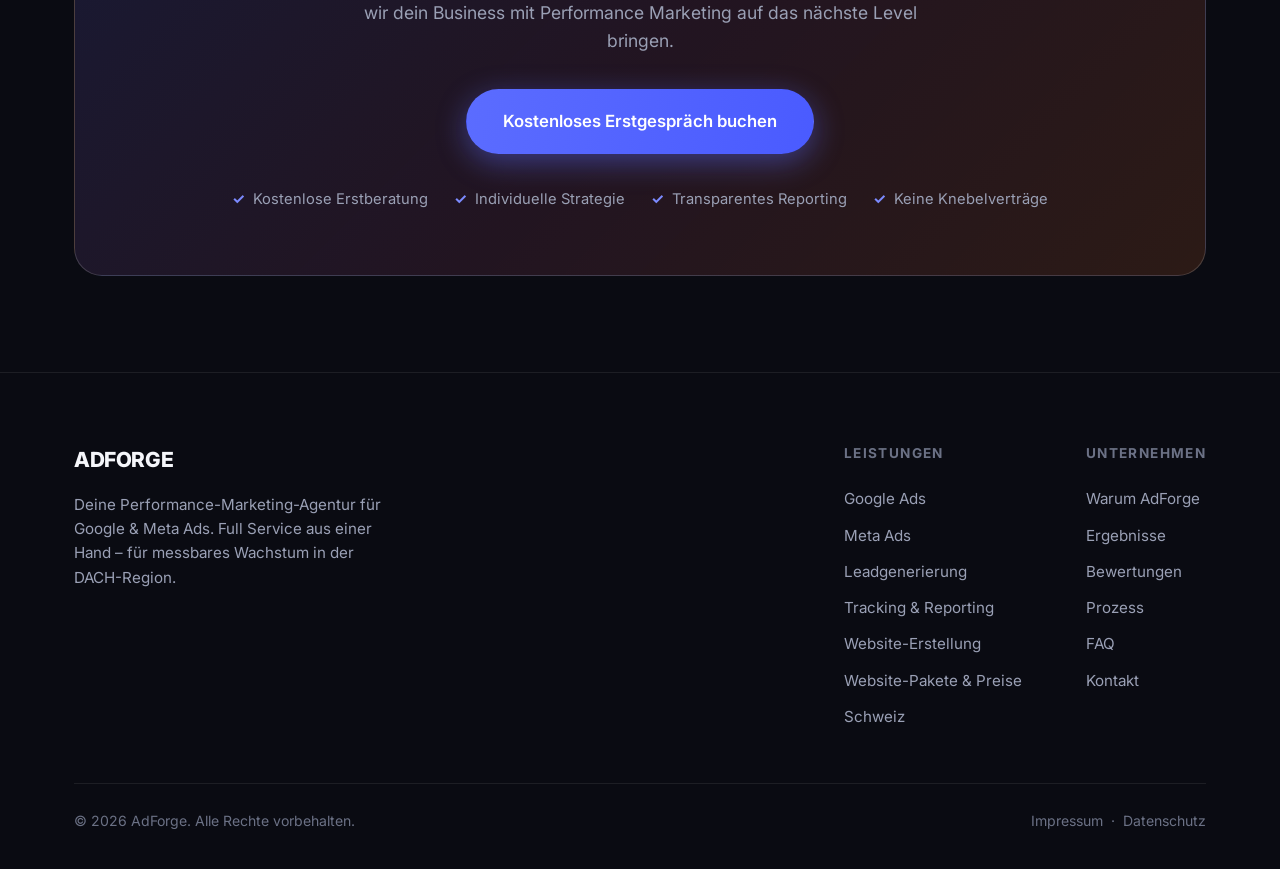
==== commit 694145c1: "Update header logo in index.html" ====
--- a/index.html
+++ b/index.html
@@ -112,7 +112,7 @@
 <header class="header">
 <div class="container nav">
 <a href="#top" class="logo" aria-label="AdForge Startseite">
-ADFORGE
+<span class="logo-mark"><img src="images/adforge-logo.svg" alt="" /></span>ADFORGE
 </a>
 <nav class="nav-links" aria-label="Hauptnavigation">
 <a href="#leistungen">Leistungen</a>
